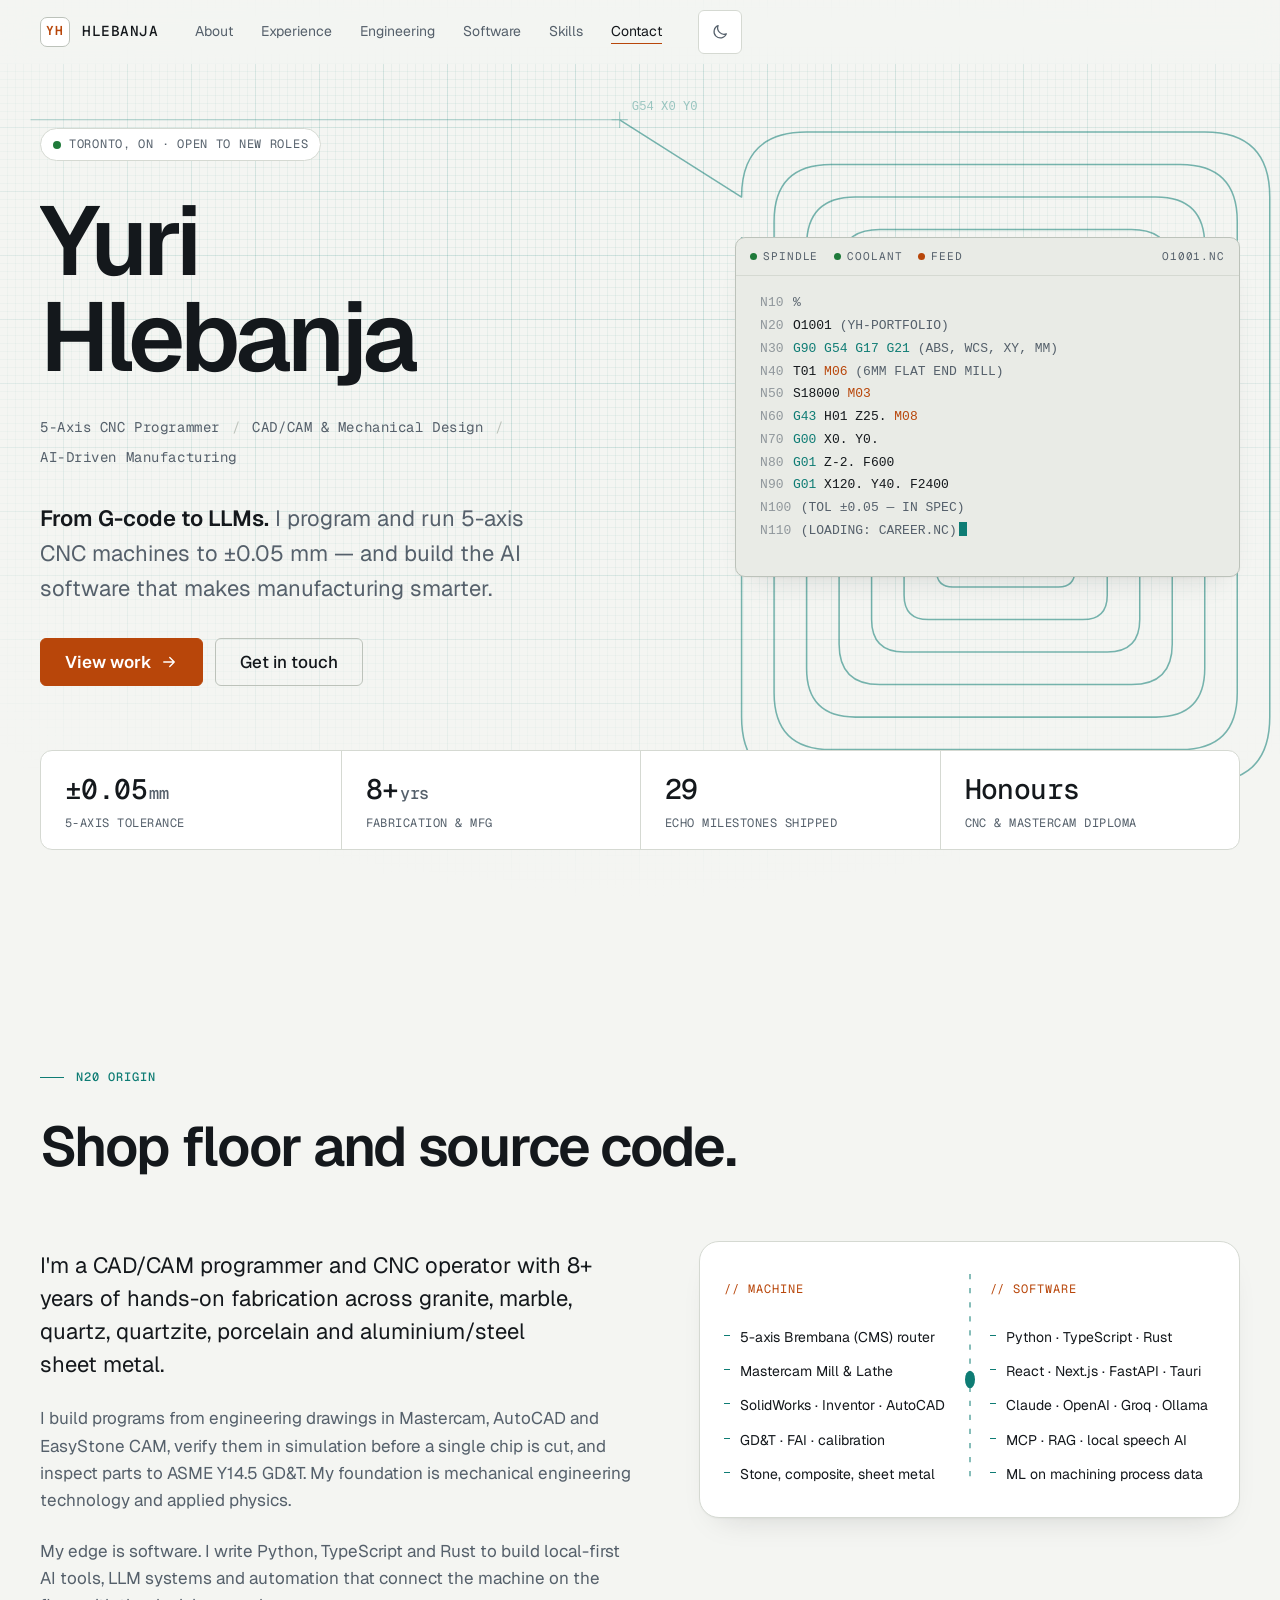
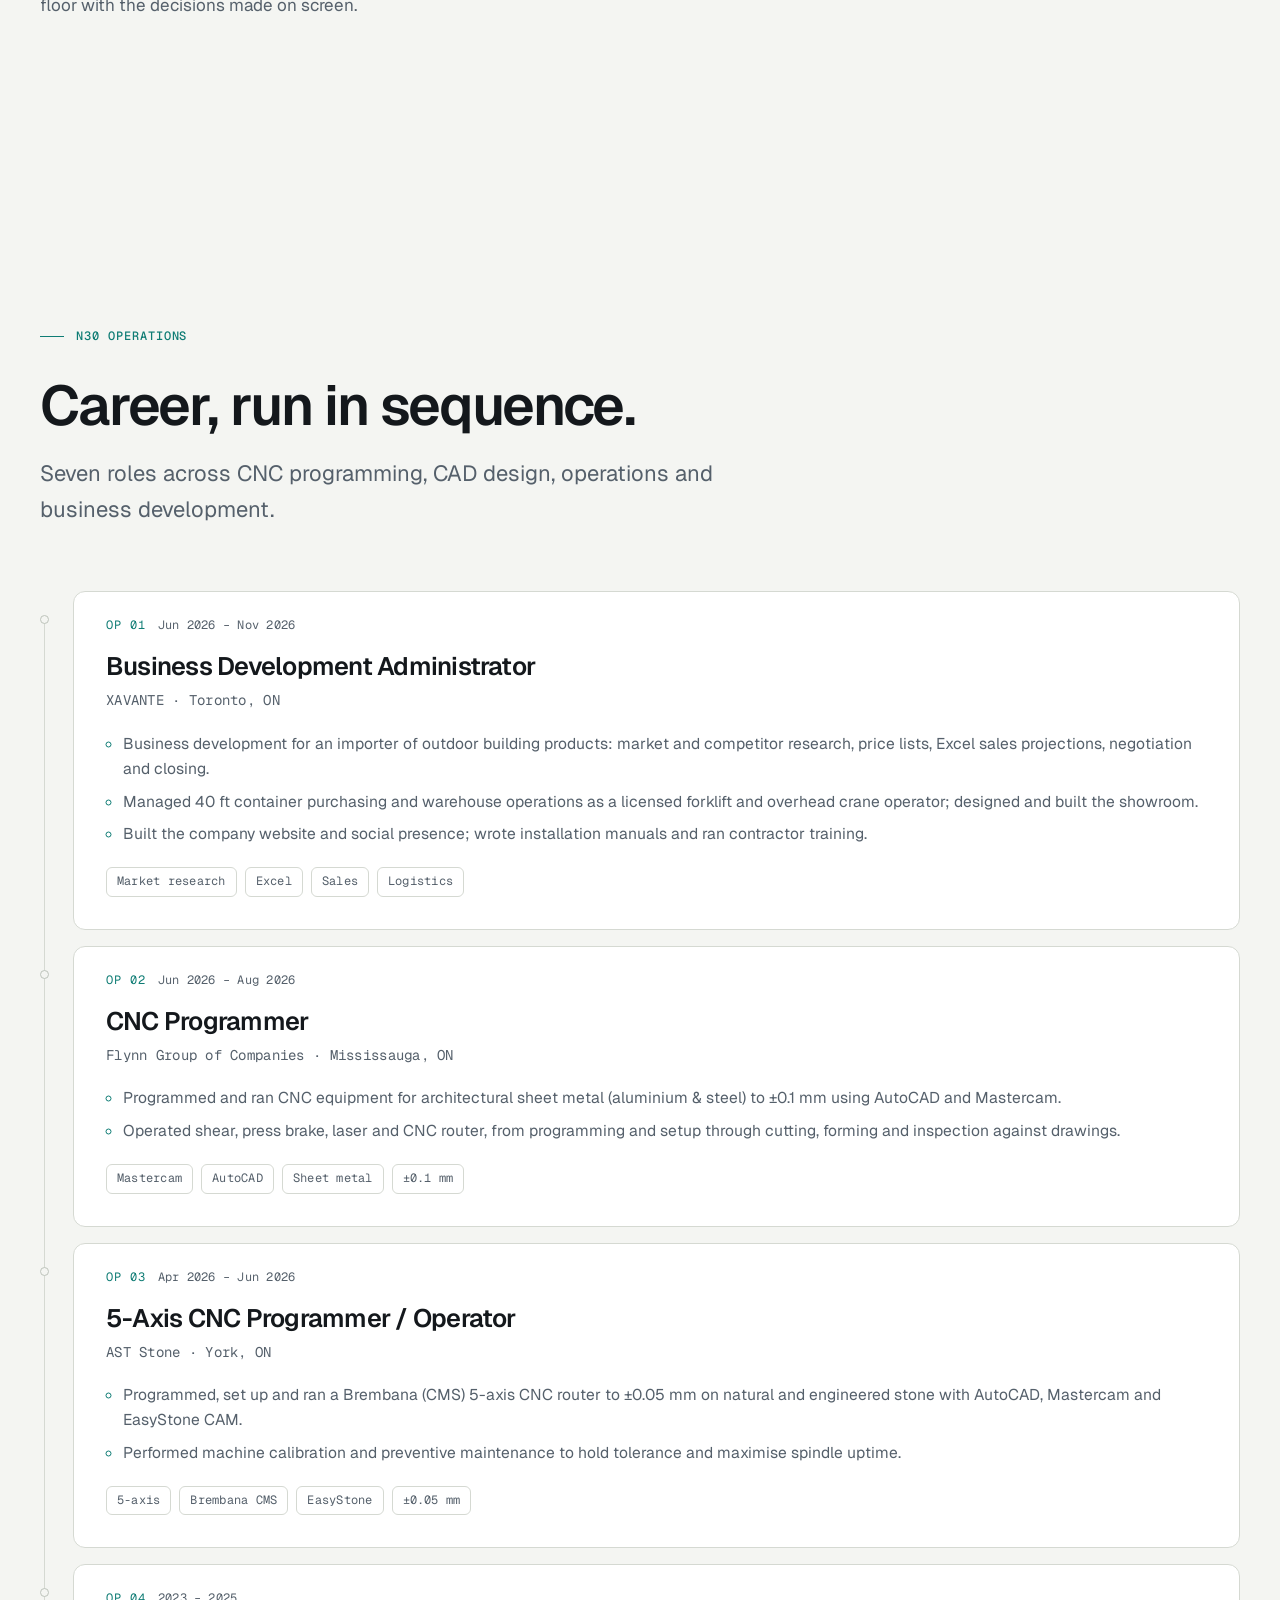
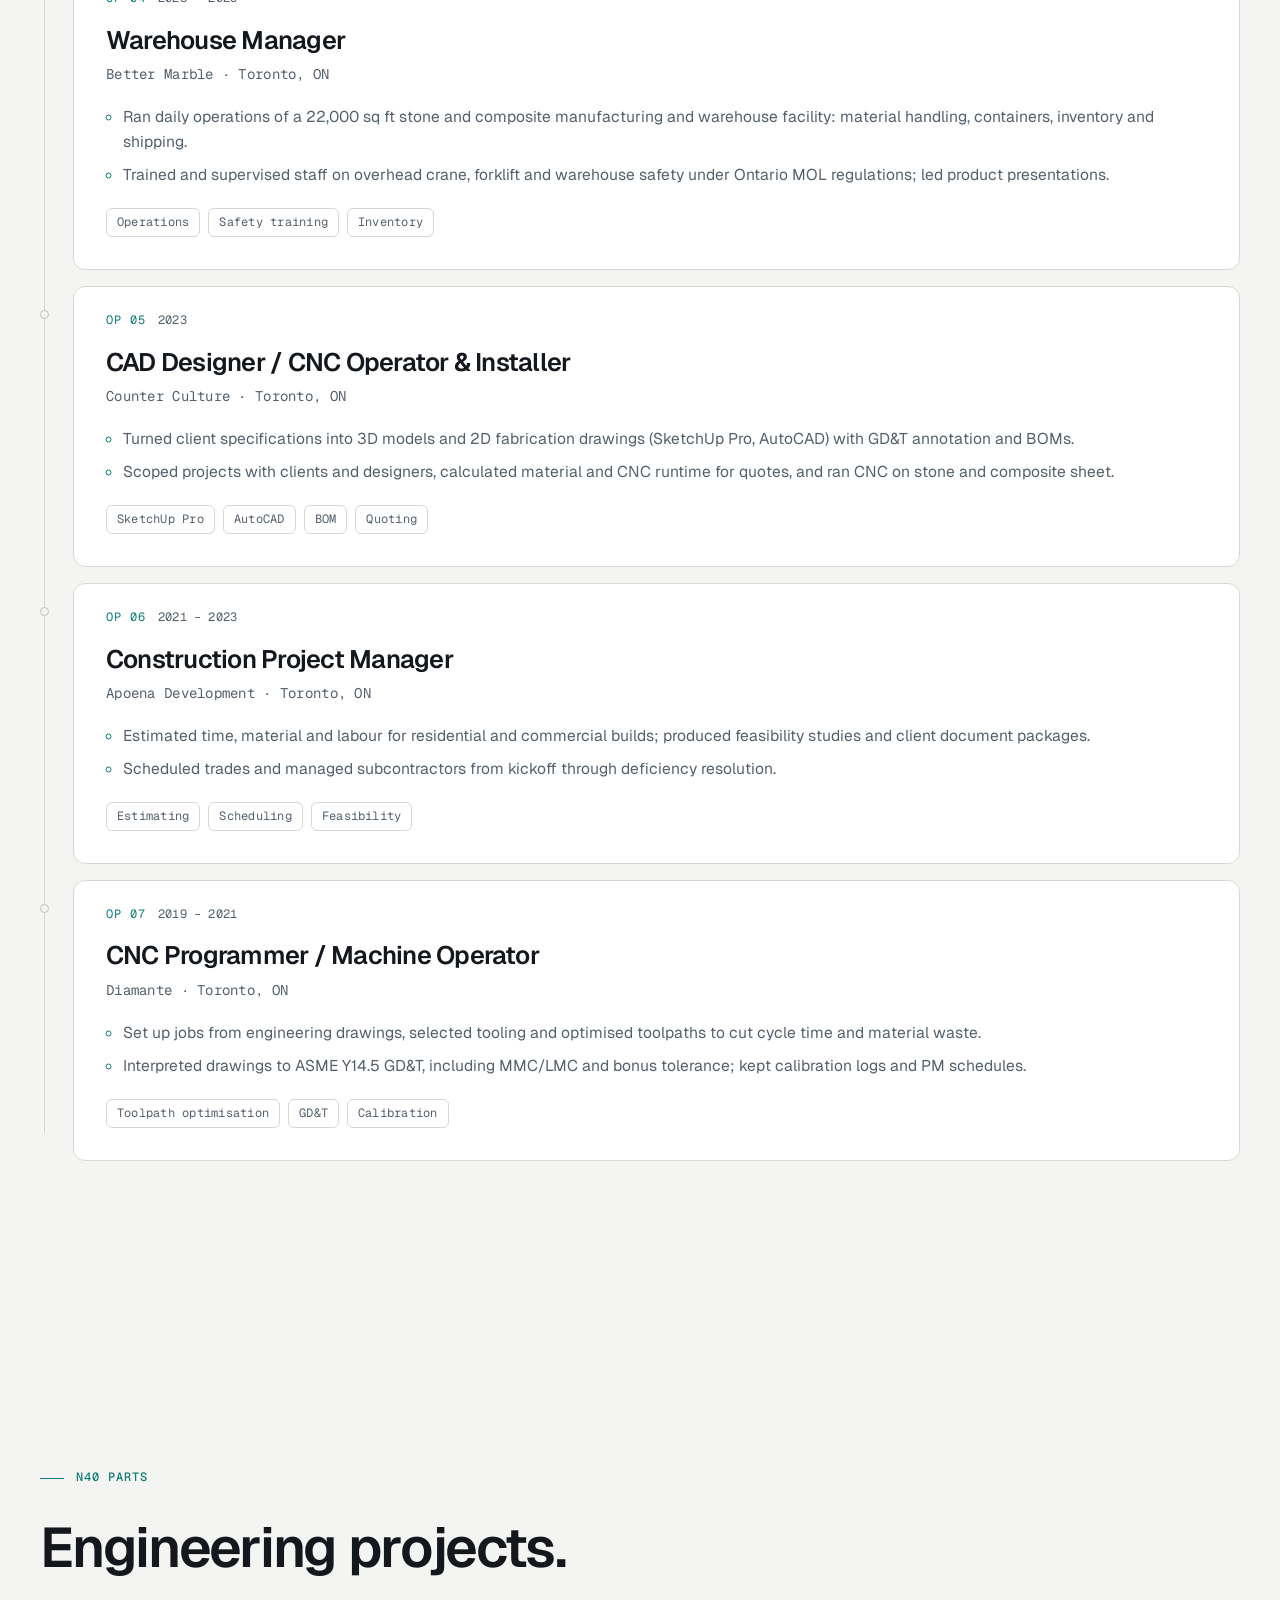
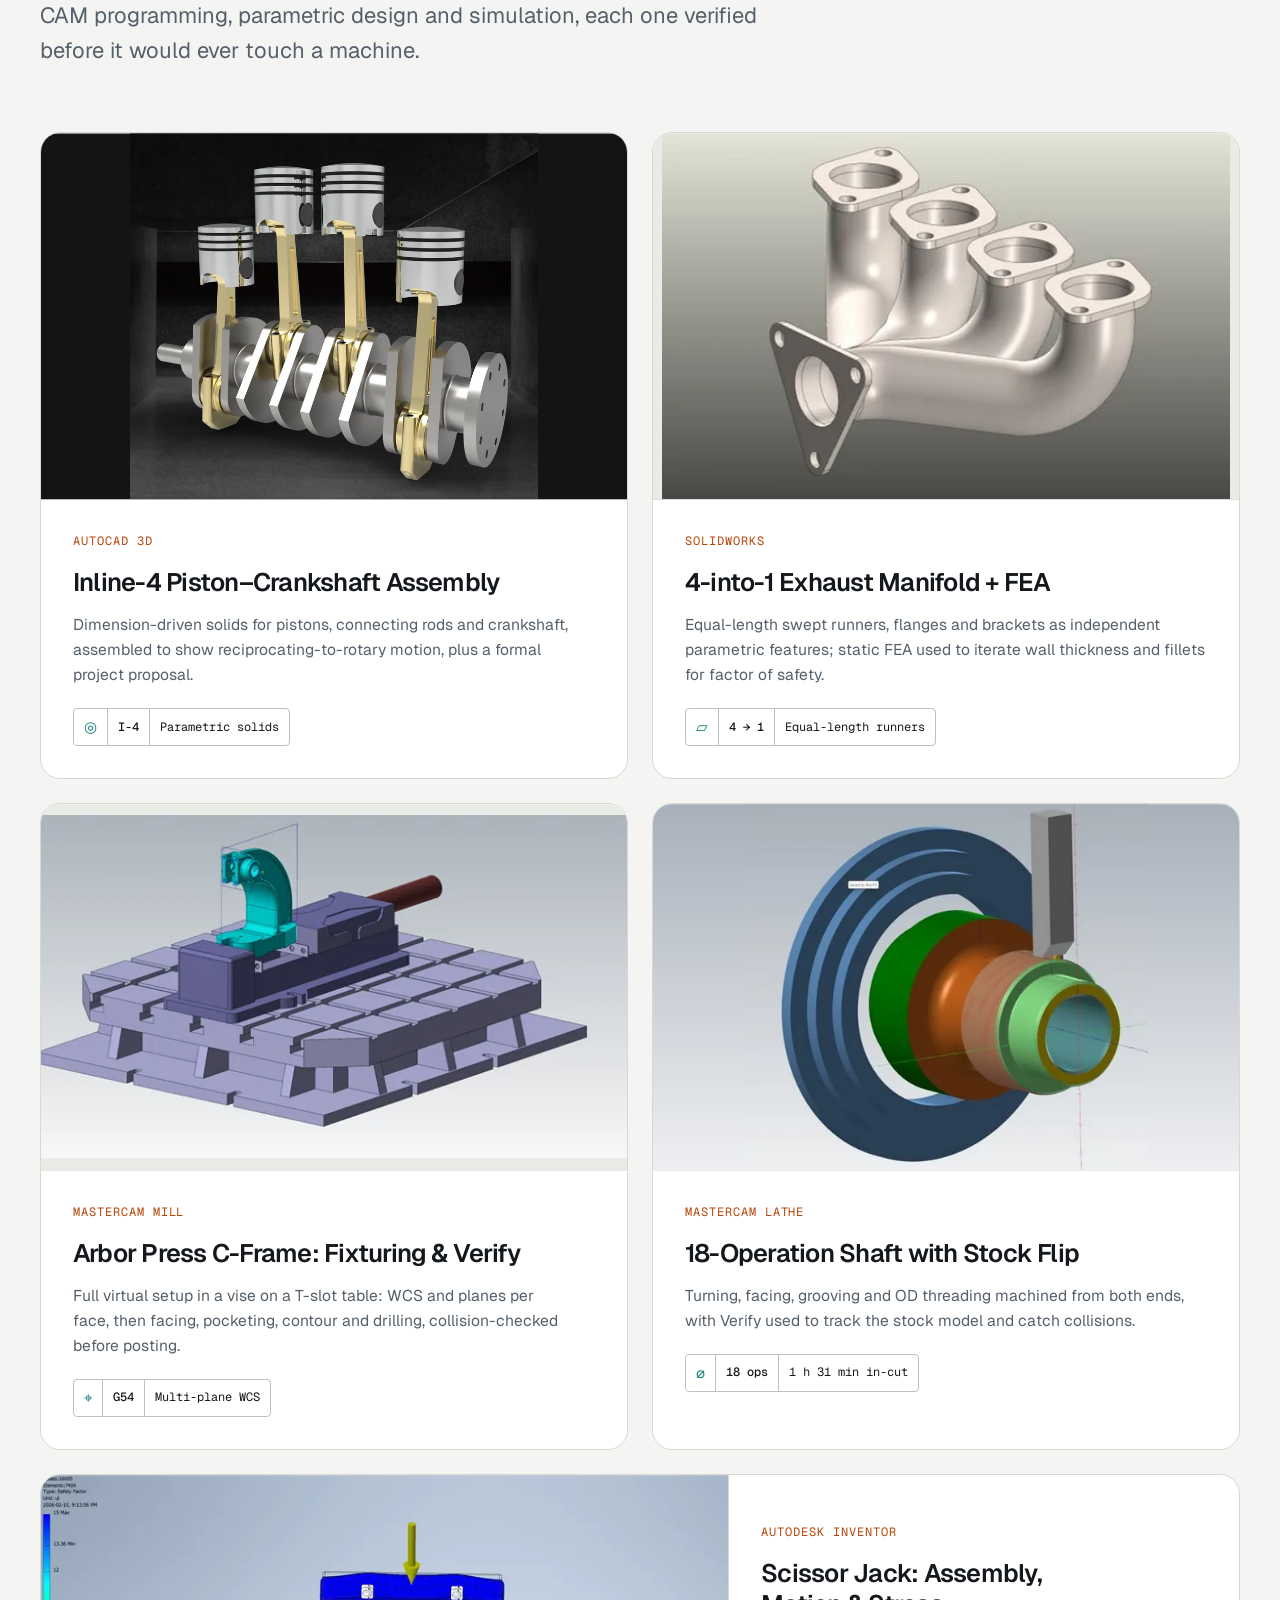
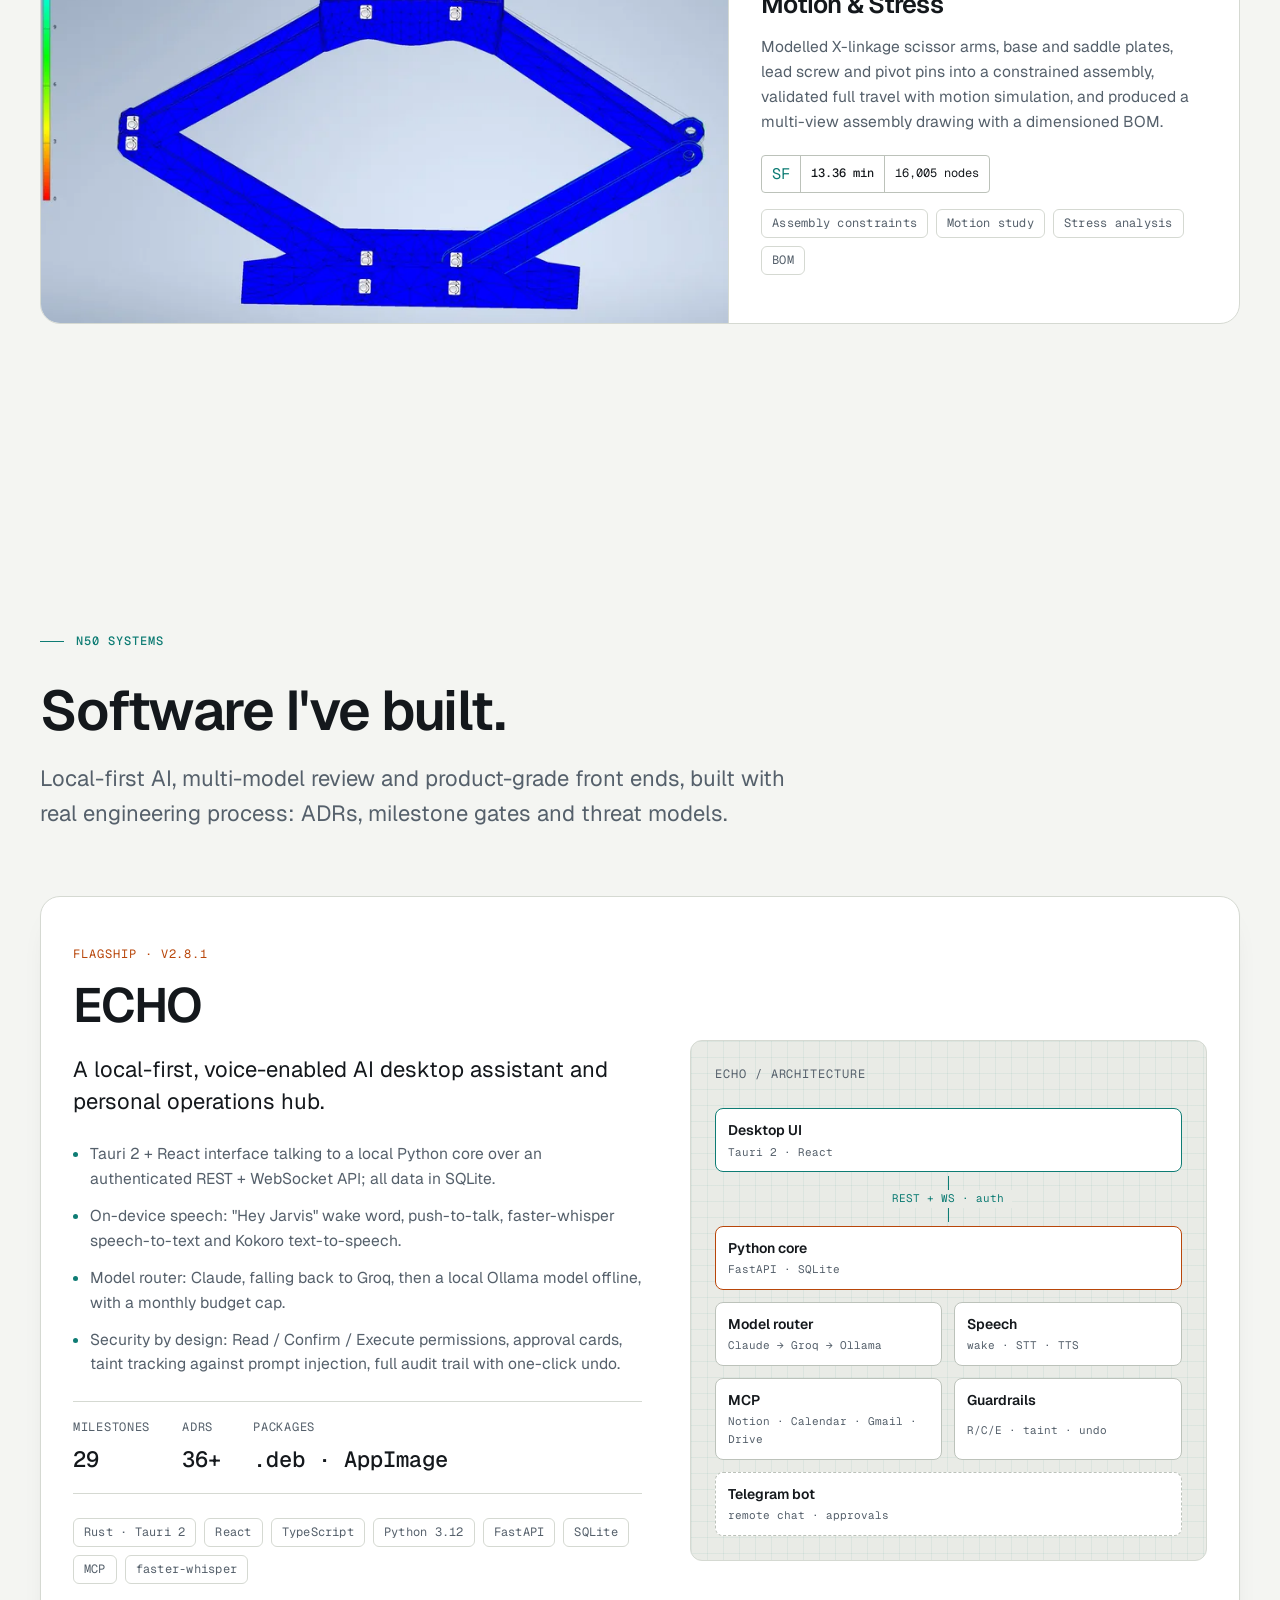
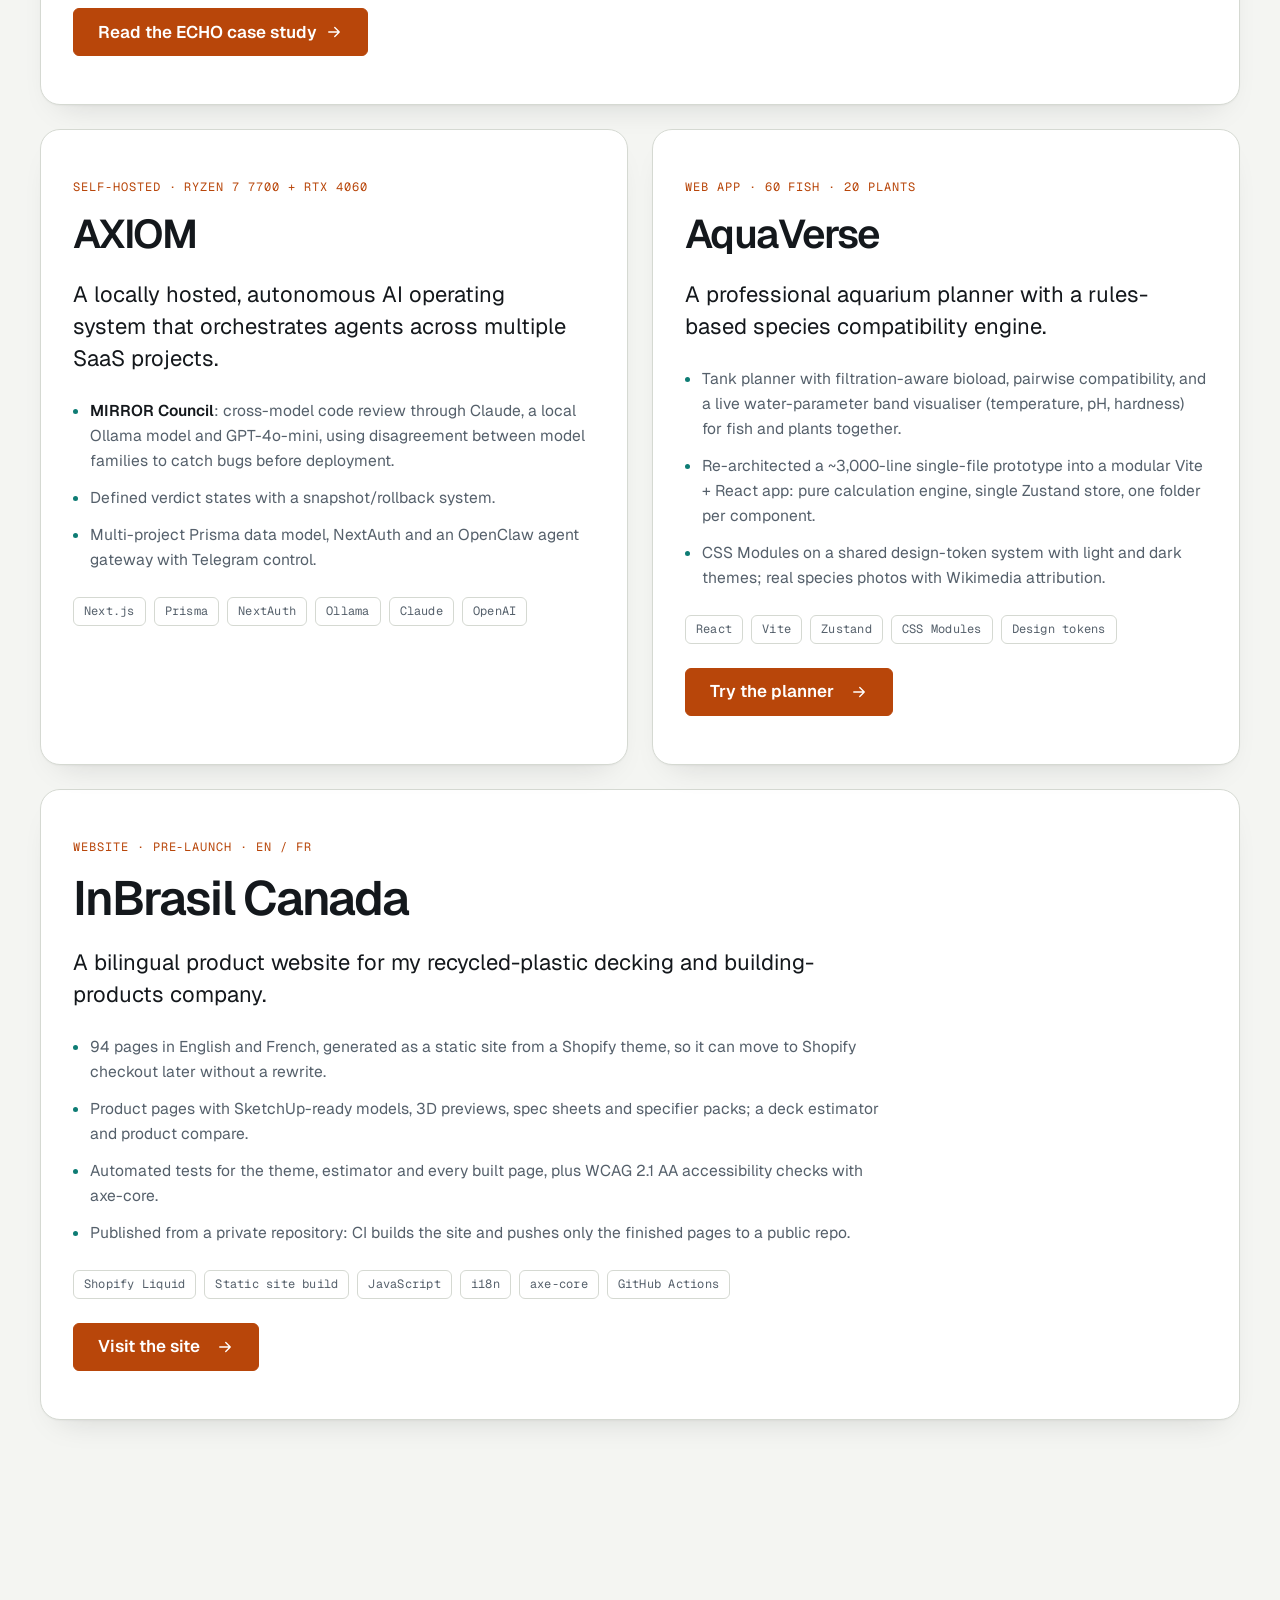
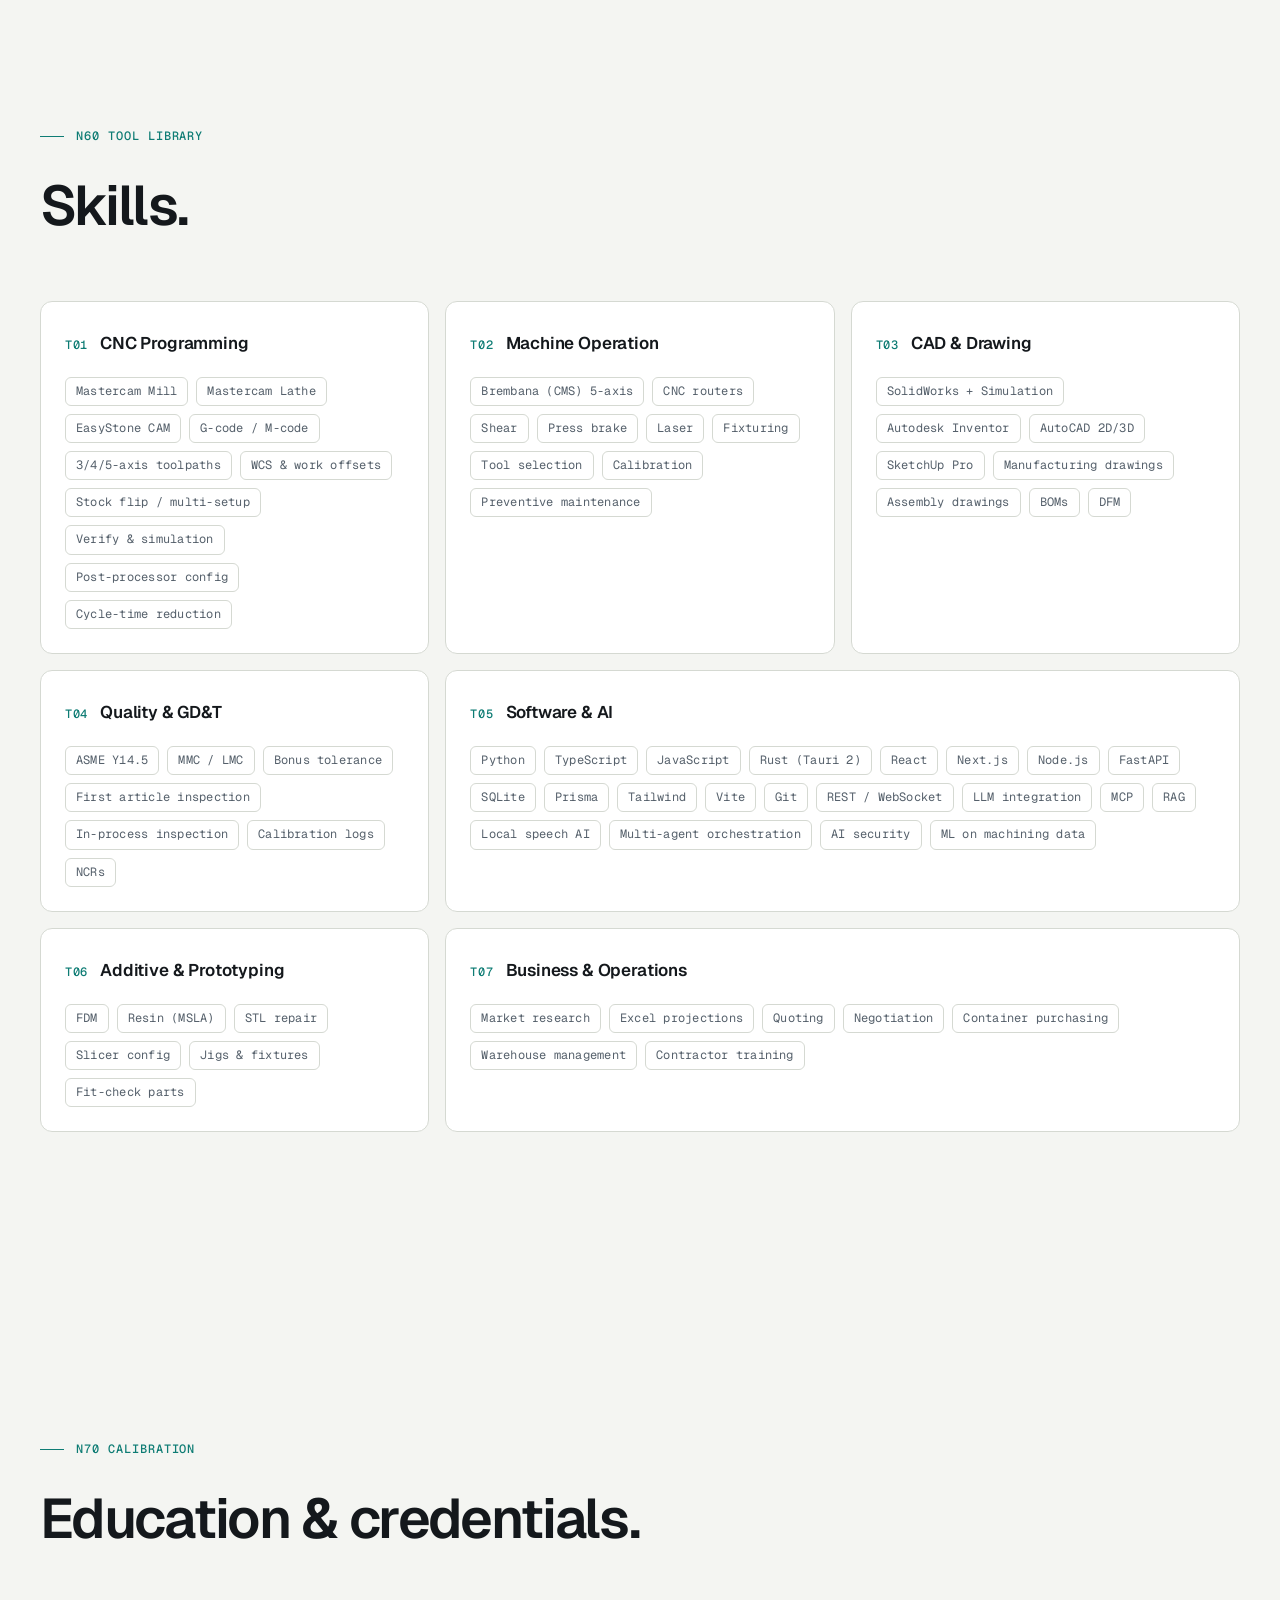
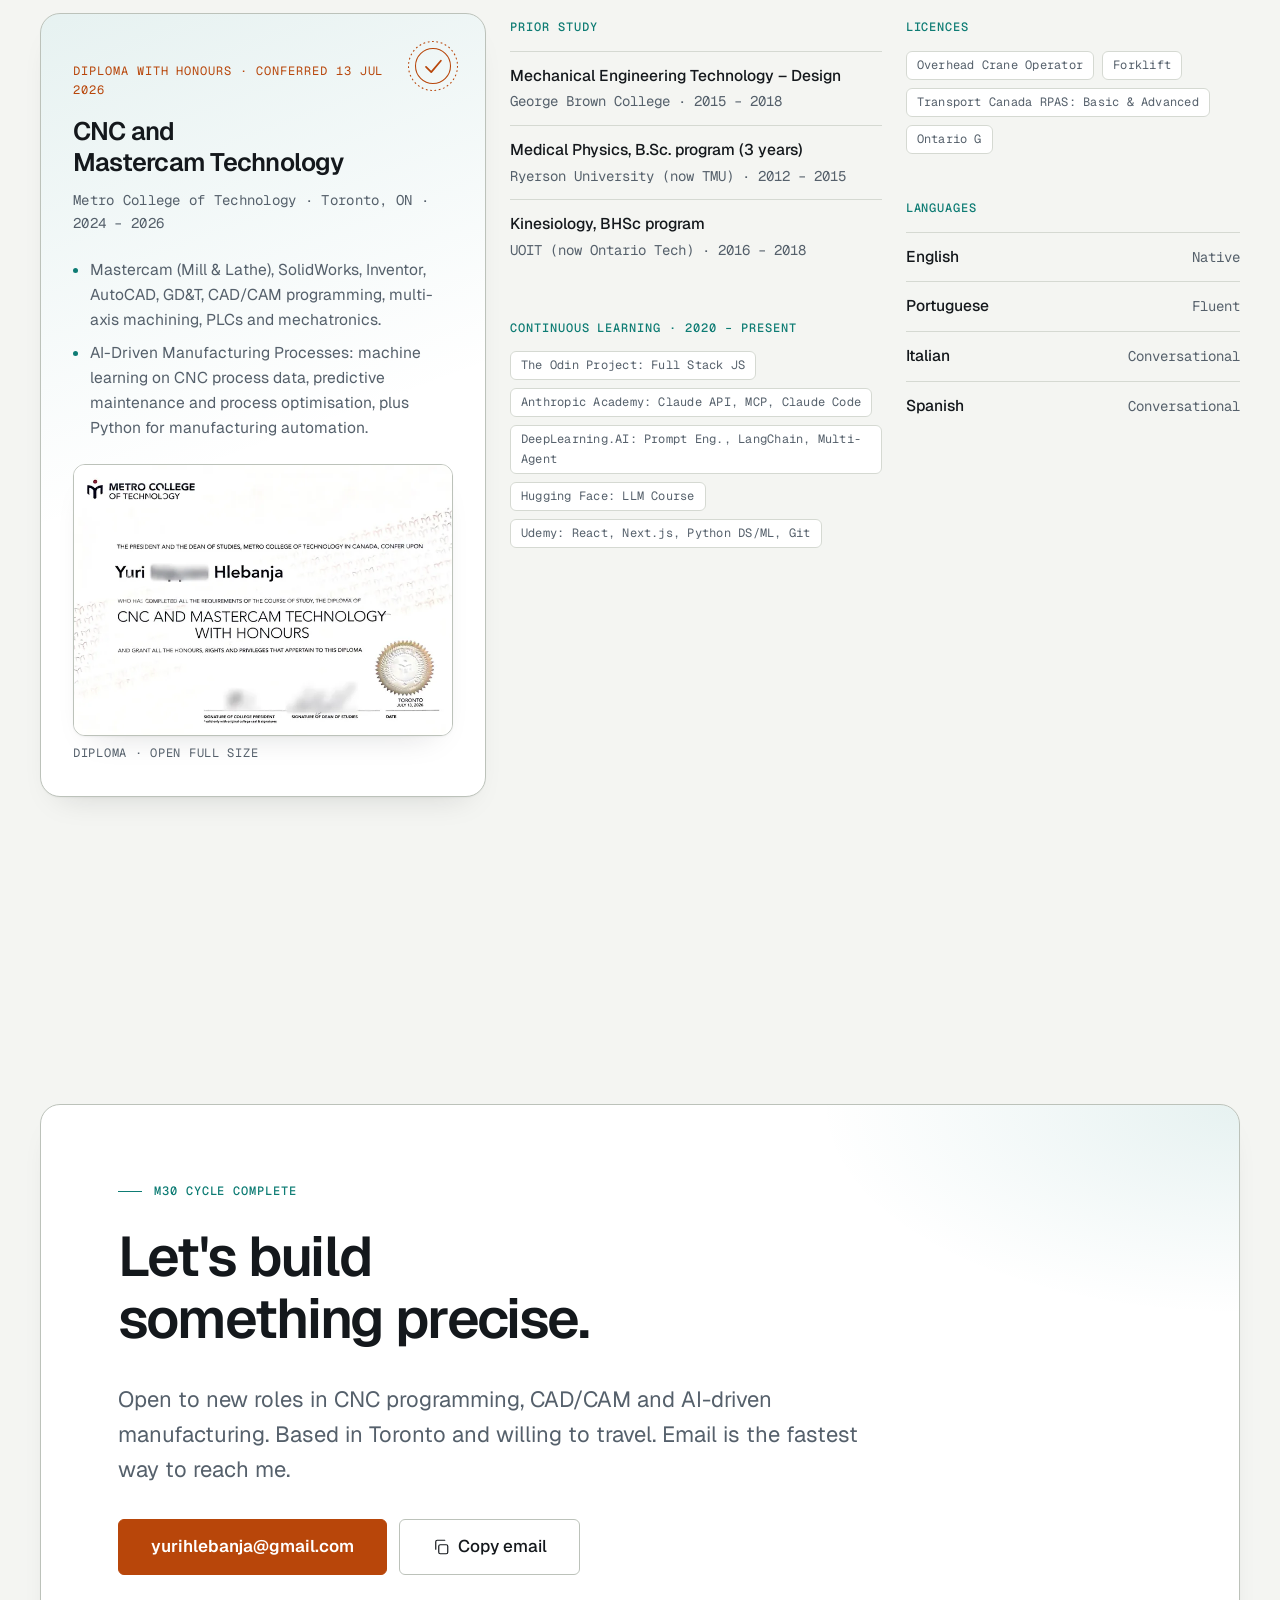
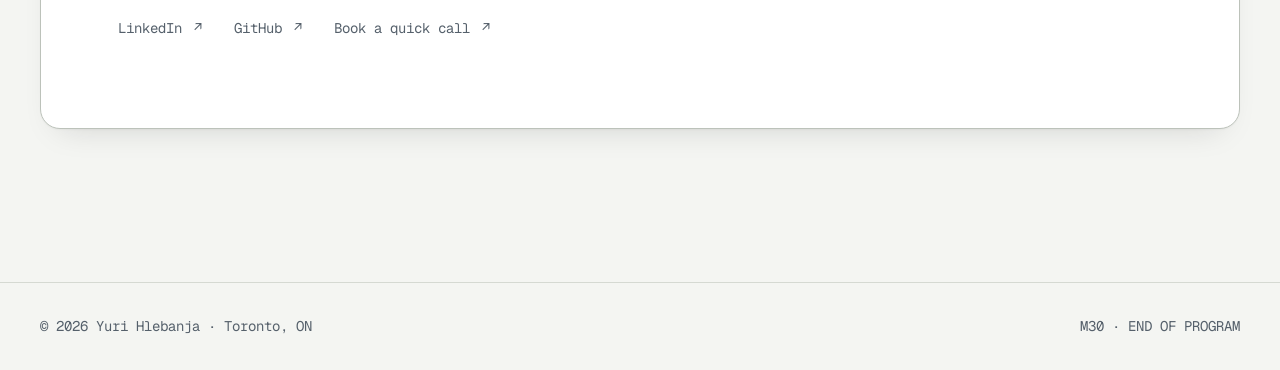
==== index.html @ 5faad5fe "Education: add honours diploma (middle name and signatures blurred), remove Computer Programming ent" ====
<!doctype html>
<html lang="en" data-theme="dark">
<head>
  <meta charset="utf-8" />
  <meta name="viewport" content="width=device-width, initial-scale=1" />
  <title>Yuri Hlebanja — CNC Programmer · CAD/CAM · AI-Driven Manufacturing</title>
  <meta name="description" content="5-axis CNC programmer and CAD/CAM designer in Toronto who builds AI software for manufacturing. Mastercam, SolidWorks, Inventor, GD&amp;T — and Python, TypeScript, Rust." />
  <meta name="color-scheme" content="dark light" />
  <meta name="theme-color" content="#0B0D10" media="(prefers-color-scheme: dark)" />
  <meta name="theme-color" content="#F4F5F2" media="(prefers-color-scheme: light)" />
  <link rel="canonical" href="https://yurihtal.github.io/" />

  <!-- Theme: set before first paint to avoid a flash of the wrong theme -->
  <script>
    (function () {
      var t = null;
      try { t = localStorage.getItem('theme'); } catch (e) {}
      if (t !== 'light' && t !== 'dark') {
        t = window.matchMedia && window.matchMedia('(prefers-color-scheme: light)').matches ? 'light' : 'dark';
      }
      var d = document.documentElement;
      d.setAttribute('data-theme', t);
      // Motion opt-in: only when allowed. If motion.js never reports ready, show everything.
      if (!(window.matchMedia && window.matchMedia('(prefers-reduced-motion: reduce)').matches)) {
        d.classList.add('js-motion');
        setTimeout(function () { if (!d.classList.contains('motion-ready')) d.classList.remove('js-motion'); }, 2500);
      }
    })();
  </script>

  <link rel="preconnect" href="https://fonts.googleapis.com" />
  <link rel="preconnect" href="https://fonts.gstatic.com" crossorigin />
  <link rel="stylesheet" href="https://fonts.googleapis.com/css2?family=Geist:wght@400;500;600&family=Geist+Mono:wght@400;500&display=swap" />
  <link rel="stylesheet" href="css/site.css?v=20261121-2" />
  <link rel="icon" href="data:image/svg+xml,%3Csvg xmlns='http://www.w3.org/2000/svg' viewBox='0 0 32 32'%3E%3Crect width='32' height='32' rx='7' fill='%230B0D10'/%3E%3Ctext x='16' y='21' text-anchor='middle' font-family='monospace' font-size='13' font-weight='600' fill='%23FF6A1A'%3EYH%3C/text%3E%3C/svg%3E" />
  <script src="js/main.js?v=20261121-2" defer></script>
  <script src="js/motion.js?v=20261121-2" defer></script>
</head>
<body>
  <a class="skip-link" href="#main">Skip to content</a>
  <div class="blueprint" aria-hidden="true"></div>

  <!-- ============ NAV ============ -->
  <header class="nav" id="top">
    <div class="container nav__inner">
      <a class="brand" href="#top" aria-label="Yuri Hlebanja — back to top">
        <span class="brand__mark" aria-hidden="true">YH</span>
        <span>HLEBANJA</span>
      </a>
      <nav aria-label="Primary">
        <ul class="nav__links" role="list">
          <li><a href="#about">About</a></li>
          <li><a href="#experience">Experience</a></li>
          <li><a href="#engineering">Engineering</a></li>
          <li><a href="#software">Software</a></li>
          <li><a href="#skills">Skills</a></li>
          <li><a href="#contact">Contact</a></li>
        </ul>
      </nav>
      <div class="nav__actions">
        <button class="icon-btn theme-toggle" type="button" data-theme-toggle aria-label="Switch to light theme">
          <svg class="icon-sun" viewBox="0 0 24 24" fill="none" stroke="currentColor" stroke-width="1.6" stroke-linecap="round" aria-hidden="true"><circle cx="12" cy="12" r="4"/><path d="M12 2v2M12 20v2M4.93 4.93l1.41 1.41M17.66 17.66l1.41 1.41M2 12h2M20 12h2M4.93 19.07l1.41-1.41M17.66 6.34l1.41-1.41"/></svg>
          <svg class="icon-moon" viewBox="0 0 24 24" fill="none" stroke="currentColor" stroke-width="1.6" stroke-linecap="round" stroke-linejoin="round" aria-hidden="true"><path d="M20.5 14.5A8.5 8.5 0 0 1 9.5 3.5a8.5 8.5 0 1 0 11 11z"/></svg>
        </button>
        <button class="icon-btn menu-btn" type="button" aria-expanded="false" aria-controls="sheet" aria-label="Open menu" data-menu-toggle>
          <svg viewBox="0 0 24 24" fill="none" stroke="currentColor" stroke-width="1.6" stroke-linecap="round" aria-hidden="true"><path d="M4 8h16M4 16h16"/></svg>
        </button>
      </div>
    </div>
  </header>

  <div class="sheet" id="sheet" hidden>
    <nav aria-label="Mobile">
      <ul>
        <li><a href="#about"><span>N20</span>About</a></li>
        <li><a href="#experience"><span>N30</span>Experience</a></li>
        <li><a href="#engineering"><span>N40</span>Engineering</a></li>
        <li><a href="#software"><span>N50</span>Software</a></li>
        <li><a href="#skills"><span>N60</span>Skills</a></li>
        <li><a href="#contact"><span>M30</span>Contact</a></li>
      </ul>
    </nav>
  </div>

  <main id="main" tabindex="-1">
    <!-- ============ HERO ============ -->
    <section class="hero" aria-labelledby="hero-title">
      <svg class="hero__toolpath" viewBox="0 0 1440 900" preserveAspectRatio="xMidYMid slice" aria-hidden="true">
        <path class="toolpath rapid" d="M 120 118 L 700 118" fill="none" stroke="currentColor" stroke-width="1" stroke-dasharray="4 6" opacity="0.6"/>
        <path class="toolpath cut" fill="none" stroke="currentColor" stroke-width="1.5" stroke-linejoin="round"
          d="M 700 118 L 820 194 Q 820 130 884 130 L 1276 130 Q 1340 130 1340 194 L 1340 706 Q 1340 770 1276 770 L 884 770 Q 820 770 820 706 L 820 234 L 852 258 L 852 218 Q 852 162 908 162 L 1252 162 Q 1308 162 1308 218 L 1308 682 Q 1308 738 1252 738 L 908 738 Q 852 738 852 682 L 852 258 L 884 282 L 884 242 Q 884 194 932 194 L 1228 194 Q 1276 194 1276 242 L 1276 658 Q 1276 706 1228 706 L 932 706 Q 884 706 884 658 L 884 282 L 916 306 L 916 266 Q 916 226 956 226 L 1204 226 Q 1244 226 1244 266 L 1244 634 Q 1244 674 1204 674 L 956 674 Q 916 674 916 634 L 916 306 L 948 330 L 948 290 Q 948 258 980 258 L 1180 258 Q 1212 258 1212 290 L 1212 610 Q 1212 642 1180 642 L 980 642 Q 948 642 948 610 L 948 330 L 980 354 L 980 314 Q 980 290 1004 290 L 1156 290 Q 1180 290 1180 314 L 1180 586 Q 1180 610 1156 610 L 1004 610 Q 980 610 980 586 L 980 354 L 1012 378 L 1012 338 Q 1012 322 1028 322 L 1132 322 Q 1148 322 1148 338 L 1148 562 Q 1148 578 1132 578 L 1028 578 Q 1012 578 1012 562 L 1012 378 L 1044 404"/>
        <g class="drills" stroke="currentColor" stroke-width="1" fill="none" opacity="0.8">
          <g transform="translate(160 760)"><circle r="10"/><path d="M-18 0h36M0-18v36"/></g>
          <g transform="translate(260 760)"><circle r="10"/><path d="M-18 0h36M0-18v36"/></g>
          <g transform="translate(360 760)"><circle r="10"/><path d="M-18 0h36M0-18v36"/></g>
        </g>
        <g class="datum" font-family="monospace" font-size="12" fill="currentColor" opacity="0.7">
          <path d="M 700 118 m -8 0 h 16 M 700 118 m 0 -8 v 16" stroke="currentColor"/>
          <text x="712" y="108">G54 X0 Y0</text>
        </g>
      </svg>

      <div class="container hero__grid">
        <div class="hero__copy">
          <p class="hero__status" data-intro style="--i:0"><span class="dot" aria-hidden="true"></span>Toronto, ON · Open to new roles</p>
          <h1 class="hero__title" id="hero-title">
            <span class="line"><span data-intro style="--i:1">Yuri</span></span>
            <span class="line"><span data-intro style="--i:2">Hlebanja</span></span>
          </h1>
          <p class="hero__role" data-intro style="--i:3"><span>5-Axis CNC Programmer</span><span>CAD/CAM &amp; Mechanical Design</span><span>AI-Driven Manufacturing</span></p>
          <p class="hero__tagline" data-intro style="--i:4"><strong>From G-code to LLMs.</strong> I program and run 5-axis CNC machines to ±0.05&nbsp;mm — and build the AI software that makes manufacturing smarter.</p>
          <div class="hero__ctas" data-intro style="--i:5">
            <a class="btn btn--primary" href="#engineering">View work
              <svg class="arrow" viewBox="0 0 24 24" fill="none" stroke="currentColor" stroke-width="1.8" stroke-linecap="round" stroke-linejoin="round" aria-hidden="true"><path d="M5 12h14M13 6l6 6-6 6"/></svg>
            </a>
            <a class="btn" href="#contact">Get in touch</a>
          </div>
        </div>

        <figure class="terminal" data-intro style="--i:2" aria-label="Decorative CNC program listing">
          <div class="terminal__bar" aria-hidden="true">
            <span class="lamp on"><i></i>SPINDLE</span>
            <span class="lamp on"><i></i>COOLANT</span>
            <span class="lamp hot"><i></i>FEED</span>
            <span class="file">O1001.NC</span>
          </div>
          <pre class="terminal__body" aria-hidden="true" data-terminal><code><span class="ln"><span class="n">N10</span><span class="c">%</span></span><span class="ln"><span class="n">N20</span>O1001 <span class="c">(YH-PORTFOLIO)</span></span><span class="ln"><span class="n">N30</span><span class="g">G90 G54 G17 G21</span> <span class="c">(ABS, WCS, XY, MM)</span></span><span class="ln"><span class="n">N40</span>T01 <span class="m">M06</span> <span class="c">(6MM FLAT END MILL)</span></span><span class="ln"><span class="n">N50</span>S18000 <span class="m">M03</span></span><span class="ln opt"><span class="n">N60</span><span class="g">G43</span> H01 Z25. <span class="m">M08</span></span><span class="ln"><span class="n">N70</span><span class="g">G00</span> X0. Y0.</span><span class="ln opt"><span class="n">N80</span><span class="g">G01</span> Z-2. F600</span><span class="ln"><span class="n">N90</span><span class="g">G01</span> X120. Y40. F2400</span><span class="ln opt"><span class="n">N100</span><span class="c">(TOL ±0.05 — IN SPEC)</span></span><span class="ln"><span class="n">N110</span><span class="c">(LOADING: CAREER.NC)</span><span class="cursor"></span></span></code></pre>
        </figure>
      </div>

      <div class="container" style="position:relative;z-index:1">
        <ul class="stats" role="list" aria-label="Key figures" data-intro style="--i:6">
          <li class="stat"><span class="stat__value num"><span data-count="0.05" data-prefix="±">±0.05</span><span class="unit">mm</span></span><span class="stat__label">5-axis tolerance</span></li>
          <li class="stat"><span class="stat__value num"><span data-count="8">8</span>+<span class="unit">yrs</span></span><span class="stat__label">Fabrication &amp; mfg</span></li>
          <li class="stat"><span class="stat__value num"><span data-count="29">29</span></span><span class="stat__label">ECHO milestones shipped</span></li>
          <li class="stat"><span class="stat__value">Honours</span><span class="stat__label">CNC &amp; Mastercam diploma</span></li>
        </ul>
      </div>
    </section>

    <!-- ============ N20 ABOUT ============ -->
    <section class="section" id="about" aria-labelledby="about-title">
      <div class="container about">
        <header class="section-head" data-reveal>
          <span class="code-label">N20 Origin</span>
          <h2 id="about-title">Shop floor and source code.</h2>
        </header>
        <div class="about__grid">
          <div class="about__copy" data-reveal>
            <p class="lead">I'm a CAD/CAM programmer and CNC operator with 8+ years of hands-on fabrication across granite, marble, quartz, quartzite, porcelain and aluminium/steel sheet metal.</p>
            <p>I build programs from engineering drawings in Mastercam, AutoCAD and EasyStone CAM, verify them in simulation before a single chip is cut, and inspect parts to ASME&nbsp;Y14.5 GD&amp;T. My foundation is mechanical engineering technology and applied physics.</p>
            <p>My edge is software. I write Python, TypeScript and Rust to build local-first AI tools, LLM systems and automation that connect the machine on the floor with the decisions made on screen.</p>
          </div>
          <div class="bridge" data-reveal aria-label="Two disciplines">
            <div class="bridge__col">
              <span class="bridge__head mono">// MACHINE</span>
              <ul role="list">
                <li>5-axis Brembana (CMS) router</li>
                <li>Mastercam Mill &amp; Lathe</li>
                <li>SolidWorks · Inventor · AutoCAD</li>
                <li>GD&amp;T · FAI · calibration</li>
                <li>Stone, composite, sheet metal</li>
              </ul>
            </div>
            <div class="bridge__link" aria-hidden="true">
              <svg viewBox="0 0 40 120" preserveAspectRatio="none"><path d="M20 0 V120" stroke="currentColor" stroke-dasharray="3 5"/><circle cx="20" cy="60" r="5" fill="currentColor"/></svg>
            </div>
            <div class="bridge__col">
              <span class="bridge__head mono">// SOFTWARE</span>
              <ul role="list">
                <li>Python · TypeScript · Rust</li>
                <li>React · Next.js · FastAPI · Tauri</li>
                <li>Claude · OpenAI · Groq · Ollama</li>
                <li>MCP · RAG · local speech AI</li>
                <li>ML on machining process data</li>
              </ul>
            </div>
          </div>
        </div>
      </div>
    </section>

    <!-- ============ N30 EXPERIENCE ============ -->
    <section class="section" id="experience" aria-labelledby="exp-title">
      <div class="container">
        <header class="section-head" data-reveal>
          <span class="code-label">N30 Operations</span>
          <h2 id="exp-title">Career, run in sequence.</h2>
          <p>Seven roles across CNC programming, CAD design, operations and business development.</p>
        </header>

        <ol class="timeline" role="list" data-timeline>
          <li class="op" data-reveal>
                        <article class="op__card">
              <div class="op__meta"><span class="op__n mono">OP 01</span><span class="op__date mono">Jun 2026 – Nov 2026</span></div>
              <h3>Business Development Administrator</h3>
              <p class="op__co">XAVANTE · Toronto, ON</p>
              <ul class="op__list">
                <li>Business development for an importer of outdoor building products: market and competitor research, price lists, Excel sales projections, negotiation and closing.</li>
                <li>Managed 40&nbsp;ft container purchasing and warehouse operations as a licensed forklift and overhead crane operator; designed and built the showroom.</li>
                <li>Built the company website and social presence; wrote installation manuals and ran contractor training.</li>
              </ul>
              <ul class="chips" role="list"><li class="chip">Market research</li><li class="chip">Excel</li><li class="chip">Sales</li><li class="chip">Logistics</li></ul>
            </article>
          </li>
          <li class="op" data-reveal>
                        <article class="op__card">
              <div class="op__meta"><span class="op__n mono">OP 02</span><span class="op__date mono">Jun 2026 – Aug 2026</span></div>
              <h3>CNC Programmer</h3>
              <p class="op__co">Flynn Group of Companies · Mississauga, ON</p>
              <ul class="op__list">
                <li>Programmed and ran CNC equipment for architectural sheet metal (aluminium &amp; steel) to ±0.1&nbsp;mm using AutoCAD and Mastercam.</li>
                <li>Operated shear, press brake, laser and CNC router, from programming and setup through cutting, forming and inspection against drawings.</li>
              </ul>
              <ul class="chips" role="list"><li class="chip">Mastercam</li><li class="chip">AutoCAD</li><li class="chip">Sheet metal</li><li class="chip">±0.1 mm</li></ul>
            </article>
          </li>
          <li class="op op--key" data-reveal>
                        <article class="op__card">
              <div class="op__meta"><span class="op__n mono">OP 03</span><span class="op__date mono">Apr 2026 – Jun 2026</span></div>
              <h3>5-Axis CNC Programmer / Operator</h3>
              <p class="op__co">AST Stone · York, ON</p>
              <ul class="op__list">
                <li>Programmed, set up and ran a Brembana (CMS) 5-axis CNC router to ±0.05&nbsp;mm on natural and engineered stone with AutoCAD, Mastercam and EasyStone CAM.</li>
                <li>Performed machine calibration and preventive maintenance to hold tolerance and maximise spindle uptime.</li>
              </ul>
              <ul class="chips" role="list"><li class="chip">5-axis</li><li class="chip">Brembana CMS</li><li class="chip">EasyStone</li><li class="chip">±0.05 mm</li></ul>
            </article>
          </li>
          <li class="op" data-reveal>
                        <article class="op__card">
              <div class="op__meta"><span class="op__n mono">OP 04</span><span class="op__date mono">2023 – 2025</span></div>
              <h3>Warehouse Manager</h3>
              <p class="op__co">Better Marble · Toronto, ON</p>
              <ul class="op__list">
                <li>Ran daily operations of a 22,000&nbsp;sq&nbsp;ft stone and composite manufacturing and warehouse facility: material handling, containers, inventory and shipping.</li>
                <li>Trained and supervised staff on overhead crane, forklift and warehouse safety under Ontario MOL regulations; led product presentations.</li>
              </ul>
              <ul class="chips" role="list"><li class="chip">Operations</li><li class="chip">Safety training</li><li class="chip">Inventory</li></ul>
            </article>
          </li>
          <li class="op" data-reveal>
                        <article class="op__card">
              <div class="op__meta"><span class="op__n mono">OP 05</span><span class="op__date mono">2023</span></div>
              <h3>CAD Designer / CNC Operator &amp; Installer</h3>
              <p class="op__co">Counter Culture · Toronto, ON</p>
              <ul class="op__list">
                <li>Turned client specifications into 3D models and 2D fabrication drawings (SketchUp Pro, AutoCAD) with GD&amp;T annotation and BOMs.</li>
                <li>Scoped projects with clients and designers, calculated material and CNC runtime for quotes, and ran CNC on stone and composite sheet.</li>
              </ul>
              <ul class="chips" role="list"><li class="chip">SketchUp Pro</li><li class="chip">AutoCAD</li><li class="chip">BOM</li><li class="chip">Quoting</li></ul>
            </article>
          </li>
          <li class="op" data-reveal>
                        <article class="op__card">
              <div class="op__meta"><span class="op__n mono">OP 06</span><span class="op__date mono">2021 – 2023</span></div>
              <h3>Construction Project Manager</h3>
              <p class="op__co">Apoena Development · Toronto, ON</p>
              <ul class="op__list">
                <li>Estimated time, material and labour for residential and commercial builds; produced feasibility studies and client document packages.</li>
                <li>Scheduled trades and managed subcontractors from kickoff through deficiency resolution.</li>
              </ul>
              <ul class="chips" role="list"><li class="chip">Estimating</li><li class="chip">Scheduling</li><li class="chip">Feasibility</li></ul>
            </article>
          </li>
          <li class="op" data-reveal>
                        <article class="op__card">
              <div class="op__meta"><span class="op__n mono">OP 07</span><span class="op__date mono">2019 – 2021</span></div>
              <h3>CNC Programmer / Machine Operator</h3>
              <p class="op__co">Diamante · Toronto, ON</p>
              <ul class="op__list">
                <li>Set up jobs from engineering drawings, selected tooling and optimised toolpaths to cut cycle time and material waste.</li>
                <li>Interpreted drawings to ASME Y14.5 GD&amp;T, including MMC/LMC and bonus tolerance; kept calibration logs and PM schedules.</li>
              </ul>
              <ul class="chips" role="list"><li class="chip">Toolpath optimisation</li><li class="chip">GD&amp;T</li><li class="chip">Calibration</li></ul>
            </article>
          </li>
        </ol>
      </div>
    </section>

    <!-- ============ N40 ENGINEERING ============ -->
    <section class="section" id="engineering" aria-labelledby="eng-title">
      <div class="container">
        <header class="section-head" data-reveal>
          <span class="code-label">N40 Parts</span>
          <h2 id="eng-title">Engineering projects.</h2>
          <p>CAM programming, parametric design and simulation, each one verified before it would ever touch a machine.</p>
        </header>

        <div class="parts">
          <article class="part" data-reveal>
            <figure class="part__media part__media--dark">
              <picture>
                <source type="image/webp" srcset="img/autocad-inline4-engine-800.webp 800w, img/autocad-inline4-engine-1404.webp 1404w" sizes="(min-width: 1024px) 380px, 100vw" />
                <img src="img/autocad-inline4-engine-800.jpg" width="800" height="716" loading="lazy" decoding="async" alt="AutoCAD 3D model of an inline-four piston and crankshaft assembly." />
              </picture>
            </figure>
            <div class="part__body">
              <span class="part__tool mono">AutoCAD 3D</span>
              <h3>Inline-4 Piston–Crankshaft Assembly</h3>
              <p>Dimension-driven solids for pistons, connecting rods and crankshaft, assembled to show reciprocating-to-rotary motion, plus a formal project proposal.</p>
              <div class="fcf" aria-label="Four cylinders, parametric"><span class="sym" aria-hidden="true">◎</span><span class="val">I-4</span><span>Parametric solids</span></div>
            </div>
          </article>

          <article class="part" data-reveal>
            <figure class="part__media">
              <picture>
                <source type="image/webp" srcset="img/solidworks-exhaust-manifold-530.webp" />
                <img src="img/solidworks-exhaust-manifold-530.jpg" width="530" height="341" loading="lazy" decoding="async" alt="SolidWorks model of a four-into-one exhaust manifold with equal-length runners." />
              </picture>
            </figure>
            <div class="part__body">
              <span class="part__tool mono">SolidWorks</span>
              <h3>4-into-1 Exhaust Manifold + FEA</h3>
              <p>Equal-length swept runners, flanges and brackets as independent parametric features; static FEA used to iterate wall thickness and fillets for factor of safety.</p>
              <div class="fcf" aria-label="Four equal-length runners"><span class="sym" aria-hidden="true">⏥</span><span class="val">4 → 1</span><span>Equal-length runners</span></div>
            </div>
          </article>

          <article class="part" data-reveal>
            <figure class="part__media">
              <picture>
                <source type="image/webp" srcset="img/mastercam-mill-arbor-press-600.webp" />
                <img src="img/mastercam-mill-arbor-press-600.jpg" width="600" height="351" loading="lazy" decoding="async" alt="Mastercam Mill virtual setup: an arbor press C-frame clamped in a vise on a T-slot milling table." />
              </picture>
            </figure>
            <div class="part__body">
              <span class="part__tool mono">Mastercam Mill</span>
              <h3>Arbor Press C-Frame: Fixturing &amp; Verify</h3>
              <p>Full virtual setup in a vise on a T-slot table: WCS and planes per face, then facing, pocketing, contour and drilling, collision-checked before posting.</p>
              <div class="fcf" aria-label="Multi-plane work coordinate setup"><span class="sym" aria-hidden="true">⌖</span><span class="val">G54</span><span>Multi-plane WCS</span></div>
            </div>
          </article>

          <article class="part" data-reveal>
            <figure class="part__media part__media--lathe">
              <picture>
                <source type="image/webp" srcset="img/mastercam-lathe-shaft-500.webp" />
                <img src="img/mastercam-lathe-shaft-500.jpg" width="500" height="452" loading="lazy" decoding="async" alt="Mastercam Lathe simulation of a threaded shaft at the final OD thread operation." />
              </picture>
            </figure>
            <div class="part__body">
              <span class="part__tool mono">Mastercam Lathe</span>
              <h3>18-Operation Shaft with Stock Flip</h3>
              <p>Turning, facing, grooving and OD threading machined from both ends, with Verify used to track the stock model and catch collisions.</p>
              <div class="fcf" aria-label="18 operations, 1 hour 31 minutes in-cut"><span class="sym" aria-hidden="true">⌀</span><span class="val">18 ops</span><span>1 h 31 min in-cut</span></div>
            </div>
          </article>

          <article class="part part--wide" data-reveal>
            <figure class="part__media">
              <picture>
                <source type="image/webp" srcset="img/inventor-scissor-jack-800.webp 800w, img/inventor-scissor-jack-1600.webp 1600w" sizes="(min-width: 1024px) 760px, 100vw" />
                <img src="img/inventor-scissor-jack-800.jpg" width="800" height="519" loading="lazy" decoding="async" alt="Autodesk Inventor stress analysis of a scissor jack under a vertical load, showing a safety-factor plot with a minimum of 13.36." />
              </picture>
            </figure>
            <div class="part__body">
              <span class="part__tool mono">Autodesk Inventor</span>
              <h3>Scissor Jack: Assembly, Motion &amp; Stress</h3>
              <p>Modelled X-linkage scissor arms, base and saddle plates, lead screw and pivot pins into a constrained assembly, validated full travel with motion simulation, and produced a multi-view assembly drawing with a dimensioned BOM.</p>
              <div class="fcf" aria-label="Minimum safety factor 13.36"><span class="sym" aria-hidden="true">SF</span><span class="val">13.36 min</span><span>16,005 nodes</span></div>
              <ul class="chips" role="list"><li class="chip">Assembly constraints</li><li class="chip">Motion study</li><li class="chip">Stress analysis</li><li class="chip">BOM</li></ul>
            </div>
          </article>
        </div>
      </div>
    </section>

    <!-- ============ N50 SOFTWARE ============ -->
    <section class="section" id="software" aria-labelledby="sw-title">
      <div class="container">
        <header class="section-head" data-reveal>
          <span class="code-label">N50 Systems</span>
          <h2 id="sw-title">Software I've built.</h2>
          <p>Local-first AI, multi-model review and product-grade front ends, built with real engineering process: ADRs, milestone gates and threat models.</p>
        </header>

        <article class="system system--flagship" data-reveal>
          <div class="system__copy">
            <span class="part__tool mono">Flagship · v2.8.1</span>
            <h3>ECHO</h3>
            <p class="system__pitch">A local-first, voice-enabled AI desktop assistant and personal operations hub.</p>
            <ul class="system__points">
              <li>Tauri&nbsp;2 + React interface talking to a local Python core over an authenticated REST&nbsp;+&nbsp;WebSocket API; all data in SQLite.</li>
              <li>On-device speech: "Hey Jarvis" wake word, push-to-talk, faster-whisper speech-to-text and Kokoro text-to-speech.</li>
              <li>Model router: Claude, falling back to Groq, then a local Ollama model offline, with a monthly budget cap.</li>
              <li>Security by design: Read / Confirm / Execute permissions, approval cards, taint tracking against prompt injection, full audit trail with one-click undo.</li>
            </ul>
            <dl class="system__stats">
              <div><dt>Milestones</dt><dd class="mono">29</dd></div>
              <div><dt>ADRs</dt><dd class="mono">36+</dd></div>
              <div><dt>Packages</dt><dd class="mono">.deb · AppImage</dd></div>
            </dl>
            <ul class="chips" role="list"><li class="chip">Rust · Tauri 2</li><li class="chip">React</li><li class="chip">TypeScript</li><li class="chip">Python 3.12</li><li class="chip">FastAPI</li><li class="chip">SQLite</li><li class="chip">MCP</li><li class="chip">faster-whisper</li></ul>
            <p><a class="btn btn--primary" href="echo/">Read the ECHO case study
              <svg class="arrow" viewBox="0 0 24 24" fill="none" stroke="currentColor" stroke-width="1.8" stroke-linecap="round" stroke-linejoin="round" aria-hidden="true"><path d="M5 12h14M13 6l6 6-6 6"/></svg>
            </a></p>
          </div>
          <figure class="schematic" aria-label="ECHO architecture diagram">
            <figcaption class="schematic__cap mono">ECHO / ARCHITECTURE</figcaption>
            <div class="schem">
              <div class="node node--ui"><b>Desktop UI</b><span>Tauri 2 · React</span></div>
              <div class="wire" aria-hidden="true"><span>REST + WS · auth</span></div>
              <div class="node node--core"><b>Python core</b><span>FastAPI · SQLite</span></div>
              <div class="schem__row">
                <div class="node"><b>Model router</b><span>Claude → Groq → Ollama</span></div>
                <div class="node"><b>Speech</b><span>wake · STT · TTS</span></div>
              </div>
              <div class="schem__row">
                <div class="node"><b>MCP</b><span>Notion · Calendar · Gmail · Drive</span></div>
                <div class="node"><b>Guardrails</b><span>R/C/E · taint · undo</span></div>
              </div>
              <div class="node node--edge"><b>Telegram bot</b><span>remote chat · approvals</span></div>
            </div>
          </figure>
        </article>

        <div class="systems-pair">
          <article class="system" data-reveal>
            <div class="system__copy">
              <span class="part__tool mono">Self-hosted · Ryzen 7 7700 + RTX 4060</span>
              <h3>AXIOM</h3>
              <p class="system__pitch">A locally hosted, autonomous AI operating system that orchestrates agents across multiple SaaS projects.</p>
              <ul class="system__points">
                <li><strong>MIRROR Council</strong>: cross-model code review through Claude, a local Ollama model and GPT-4o-mini, using disagreement between model families to catch bugs before deployment.</li>
                <li>Defined verdict states with a snapshot/rollback system.</li>
                <li>Multi-project Prisma data model, NextAuth and an OpenClaw agent gateway with Telegram control.</li>
              </ul>
              <ul class="chips" role="list"><li class="chip">Next.js</li><li class="chip">Prisma</li><li class="chip">NextAuth</li><li class="chip">Ollama</li><li class="chip">Claude</li><li class="chip">OpenAI</li></ul>
            </div>
          </article>

          <article class="system" data-reveal>
            <div class="system__copy">
              <span class="part__tool mono">Web app · 60 fish · 20 plants</span>
              <h3>AquaVerse</h3>
              <p class="system__pitch">A professional aquarium planner with a rules-based species compatibility engine.</p>
              <ul class="system__points">
                <li>Tank planner with filtration-aware bioload, pairwise compatibility, and a live water-parameter band visualiser (temperature, pH, hardness) for fish and plants together.</li>
                <li>Re-architected a ~3,000-line single-file prototype into a modular Vite + React app: pure calculation engine, single Zustand store, one folder per component.</li>
                <li>CSS Modules on a shared design-token system with light and dark themes; real species photos with Wikimedia attribution.</li>
              </ul>
              <ul class="chips" role="list"><li class="chip">React</li><li class="chip">Vite</li><li class="chip">Zustand</li><li class="chip">CSS Modules</li><li class="chip">Design tokens</li></ul>
              <p><a class="btn btn--primary" href="https://yurihtal.github.io/aquaverse-site/" target="_blank" rel="noopener">Try the planner<span class="sr-only"> (opens in a new tab)</span>
                <svg class="arrow" viewBox="0 0 24 24" fill="none" stroke="currentColor" stroke-width="1.8" stroke-linecap="round" stroke-linejoin="round" aria-hidden="true"><path d="M5 12h14M13 6l6 6-6 6"/></svg>
              </a></p>
            </div>
          </article>
        </div>

        <article class="system system--site" data-reveal>
          <div class="system__copy">
            <span class="part__tool mono">Website · pre-launch · EN / FR</span>
            <h3>InBrasil Canada</h3>
            <p class="system__pitch">A bilingual product website for my recycled-plastic decking and building-products company.</p>
            <ul class="system__points">
              <li>94 pages in English and French, generated as a static site from a Shopify theme, so it can move to Shopify checkout later without a rewrite.</li>
              <li>Product pages with SketchUp-ready models, 3D previews, spec sheets and specifier packs; a deck estimator and product compare.</li>
              <li>Automated tests for the theme, estimator and every built page, plus WCAG 2.1 AA accessibility checks with axe-core.</li>
              <li>Published from a private repository: CI builds the site and pushes only the finished pages to a public repo.</li>
            </ul>
            <ul class="chips" role="list"><li class="chip">Shopify Liquid</li><li class="chip">Static site build</li><li class="chip">JavaScript</li><li class="chip">i18n</li><li class="chip">axe-core</li><li class="chip">GitHub Actions</li></ul>
            <p><a class="btn btn--primary" href="https://yurihtal.github.io/inBrasil-site/" target="_blank" rel="noopener">Visit the site<span class="sr-only"> (opens in a new tab)</span>
              <svg class="arrow" viewBox="0 0 24 24" fill="none" stroke="currentColor" stroke-width="1.8" stroke-linecap="round" stroke-linejoin="round" aria-hidden="true"><path d="M5 12h14M13 6l6 6-6 6"/></svg>
            </a></p>
          </div>
        </article>
      </div>
    </section>

    <!-- ============ N60 SKILLS ============ -->
    <section class="section" id="skills" aria-labelledby="skills-title">
      <div class="container">
        <header class="section-head" data-reveal>
          <span class="code-label">N60 Tool library</span>
          <h2 id="skills-title">Skills.</h2>
        </header>
        <div class="tools">
          <section class="tool" data-reveal aria-labelledby="t1"><h3 id="t1"><span class="mono">T01</span>CNC Programming</h3>
            <ul class="chips" role="list"><li class="chip">Mastercam Mill</li><li class="chip">Mastercam Lathe</li><li class="chip">EasyStone CAM</li><li class="chip">G-code / M-code</li><li class="chip">3/4/5-axis toolpaths</li><li class="chip">WCS &amp; work offsets</li><li class="chip">Stock flip / multi-setup</li><li class="chip">Verify &amp; simulation</li><li class="chip">Post-processor config</li><li class="chip">Cycle-time reduction</li></ul></section>
          <section class="tool" data-reveal aria-labelledby="t2"><h3 id="t2"><span class="mono">T02</span>Machine Operation</h3>
            <ul class="chips" role="list"><li class="chip">Brembana (CMS) 5-axis</li><li class="chip">CNC routers</li><li class="chip">Shear</li><li class="chip">Press brake</li><li class="chip">Laser</li><li class="chip">Fixturing</li><li class="chip">Tool selection</li><li class="chip">Calibration</li><li class="chip">Preventive maintenance</li></ul></section>
          <section class="tool" data-reveal aria-labelledby="t3"><h3 id="t3"><span class="mono">T03</span>CAD &amp; Drawing</h3>
            <ul class="chips" role="list"><li class="chip">SolidWorks + Simulation</li><li class="chip">Autodesk Inventor</li><li class="chip">AutoCAD 2D/3D</li><li class="chip">SketchUp Pro</li><li class="chip">Manufacturing drawings</li><li class="chip">Assembly drawings</li><li class="chip">BOMs</li><li class="chip">DFM</li></ul></section>
          <section class="tool" data-reveal aria-labelledby="t4"><h3 id="t4"><span class="mono">T04</span>Quality &amp; GD&amp;T</h3>
            <ul class="chips" role="list"><li class="chip">ASME Y14.5</li><li class="chip">MMC / LMC</li><li class="chip">Bonus tolerance</li><li class="chip">First article inspection</li><li class="chip">In-process inspection</li><li class="chip">Calibration logs</li><li class="chip">NCRs</li></ul></section>
          <section class="tool tool--wide" data-reveal aria-labelledby="t5"><h3 id="t5"><span class="mono">T05</span>Software &amp; AI</h3>
            <ul class="chips" role="list"><li class="chip">Python</li><li class="chip">TypeScript</li><li class="chip">JavaScript</li><li class="chip">Rust (Tauri 2)</li><li class="chip">React</li><li class="chip">Next.js</li><li class="chip">Node.js</li><li class="chip">FastAPI</li><li class="chip">SQLite</li><li class="chip">Prisma</li><li class="chip">Tailwind</li><li class="chip">Vite</li><li class="chip">Git</li><li class="chip">REST / WebSocket</li><li class="chip">LLM integration</li><li class="chip">MCP</li><li class="chip">RAG</li><li class="chip">Local speech AI</li><li class="chip">Multi-agent orchestration</li><li class="chip">AI security</li><li class="chip">ML on machining data</li></ul></section>
          <section class="tool" data-reveal aria-labelledby="t6"><h3 id="t6"><span class="mono">T06</span>Additive &amp; Prototyping</h3>
            <ul class="chips" role="list"><li class="chip">FDM</li><li class="chip">Resin (MSLA)</li><li class="chip">STL repair</li><li class="chip">Slicer config</li><li class="chip">Jigs &amp; fixtures</li><li class="chip">Fit-check parts</li></ul></section>
          <section class="tool" data-reveal aria-labelledby="t7"><h3 id="t7"><span class="mono">T07</span>Business &amp; Operations</h3>
            <ul class="chips" role="list"><li class="chip">Market research</li><li class="chip">Excel projections</li><li class="chip">Quoting</li><li class="chip">Negotiation</li><li class="chip">Container purchasing</li><li class="chip">Warehouse management</li><li class="chip">Contractor training</li></ul></section>
        </div>
      </div>
    </section>

    <!-- ============ N70 EDUCATION ============ -->
    <section class="section" id="education" aria-labelledby="edu-title">
      <div class="container">
        <header class="section-head" data-reveal>
          <span class="code-label">N70 Calibration</span>
          <h2 id="edu-title">Education &amp; credentials.</h2>
        </header>

        <div class="edu">
          <article class="credential" data-reveal>
            <div class="credential__seal" aria-hidden="true">
              <svg viewBox="0 0 64 64"><circle cx="32" cy="32" r="28" fill="none" stroke="currentColor" stroke-width="1.2" stroke-dasharray="2 3"/><circle cx="32" cy="32" r="20" fill="none" stroke="currentColor" stroke-width="1.2"/><path d="M24 33l6 6 11-13" fill="none" stroke="currentColor" stroke-width="2" stroke-linecap="round" stroke-linejoin="round"/></svg>
            </div>
            <span class="part__tool mono">Diploma with Honours · Conferred 13 Jul 2026</span>
            <h3>CNC and Mastercam Technology</h3>
            <p class="op__co">Metro College of Technology · Toronto, ON · 2024 – 2026</p>
            <ul class="op__list">
              <li>Mastercam (Mill &amp; Lathe), SolidWorks, Inventor, AutoCAD, GD&amp;T, CAD/CAM programming, multi-axis machining, PLCs and mechatronics.</li>
              <li>AI-Driven Manufacturing Processes: machine learning on CNC process data, predictive maintenance and process optimisation, plus Python for manufacturing automation.</li>
            </ul>
            <figure class="credential__doc">
              <a href="img/metro-diploma-cnc-mastercam-1400.jpg" target="_blank" rel="noopener" aria-label="Open the diploma full size (opens in a new tab)">
                <picture>
                  <source type="image/webp" srcset="img/metro-diploma-cnc-mastercam-700.webp 700w, img/metro-diploma-cnc-mastercam-1400.webp 1400w" sizes="(min-width: 1024px) 460px, 90vw" />
                  <img src="img/metro-diploma-cnc-mastercam-700.jpg" width="700" height="500" loading="lazy" decoding="async" alt="Diploma from Metro College of Technology conferring CNC and Mastercam Technology with Honours on Yuri Hlebanja, Toronto, July 13, 2026. Middle name and signatures blurred for privacy." />
                </picture>
              </a>
              <figcaption class="mono">Diploma · open full size</figcaption>
            </figure>
          </article>

          <div class="edu__list" data-reveal>
            <h3 class="edu__h mono">Prior study</h3>
            <dl class="rows">
              <div><dt>Mechanical Engineering Technology – Design</dt><dd>George Brown College · 2015 – 2018</dd></div>
              <div><dt>Medical Physics, B.Sc. program (3 years)</dt><dd>Ryerson University (now TMU) · 2012 – 2015</dd></div>
              <div><dt>Kinesiology, BHSc program</dt><dd>UOIT (now Ontario Tech) · 2016 – 2018</dd></div>
            </dl>
            <h3 class="edu__h mono">Continuous learning · 2020 – present</h3>
            <ul class="chips" role="list"><li class="chip">The Odin Project: Full Stack JS</li><li class="chip">Anthropic Academy: Claude API, MCP, Claude Code</li><li class="chip">DeepLearning.AI: Prompt Eng., LangChain, Multi-Agent</li><li class="chip">Hugging Face: LLM Course</li><li class="chip">Udemy: React, Next.js, Python DS/ML, Git</li></ul>
          </div>

          <div class="edu__list" data-reveal>
            <h3 class="edu__h mono">Licences</h3>
            <ul class="chips" role="list"><li class="chip">Overhead Crane Operator</li><li class="chip">Forklift</li><li class="chip">Transport Canada RPAS: Basic &amp; Advanced</li><li class="chip">Ontario G</li></ul>
            <h3 class="edu__h mono">Languages</h3>
            <dl class="rows rows--compact">
              <div><dt>English</dt><dd>Native</dd></div>
              <div><dt>Portuguese</dt><dd>Fluent</dd></div>
              <div><dt>Italian</dt><dd>Conversational</dd></div>
              <div><dt>Spanish</dt><dd>Conversational</dd></div>
            </dl>
          </div>
        </div>
      </div>
    </section>

    <!-- ============ M30 CONTACT ============ -->
    <section class="section contact" id="contact" aria-labelledby="contact-title">
      <div class="container">
        <div class="contact__panel" data-reveal>
          <span class="code-label">M30 Cycle complete</span>
          <h2 id="contact-title">Let's build something precise.</h2>
          <p class="contact__sub">Open to new roles in CNC programming, CAD/CAM and AI-driven manufacturing. Based in Toronto and willing to travel. Email is the fastest way to reach me.</p>
          <div class="contact__actions">
            <a class="btn btn--primary btn--lg" href="mailto:yurihlebanja@gmail.com">yurihlebanja@gmail.com</a>
            <button class="btn btn--lg" type="button" data-copy="yurihlebanja@gmail.com">
              <svg viewBox="0 0 24 24" fill="none" stroke="currentColor" stroke-width="1.6" stroke-linecap="round" stroke-linejoin="round" aria-hidden="true"><rect x="9" y="9" width="12" height="12" rx="2"/><path d="M5 15V5a2 2 0 0 1 2-2h10"/></svg>
              Copy email
            </button>
          </div>
          <ul class="contact__links" role="list">
            <li><a href="https://www.linkedin.com/in/yurihlebanja/" target="_blank" rel="noopener">LinkedIn<span class="sr-only"> (opens in a new tab)</span> <span aria-hidden="true">↗</span></a></li>
            <li><a href="https://github.com/yurihtal" target="_blank" rel="noopener">GitHub<span class="sr-only"> (opens in a new tab)</span> <span aria-hidden="true">↗</span></a></li>
            <li><a href="https://calendly.com/yurihlebanja/quickchat" target="_blank" rel="noopener">Book a quick call<span class="sr-only"> (opens in a new tab)</span> <span aria-hidden="true">↗</span></a></li>
          </ul>
        </div>
      </div>
    </section>
  </main>

  <footer class="footer">
    <div class="container footer__inner">
      <span class="mono">© <span data-year>2026</span> Yuri Hlebanja · Toronto, ON</span>
      <span class="mono">M30 · END OF PROGRAM</span>
    </div>
  </footer>

  <div class="toast" role="status" aria-live="polite" data-toast></div>
</body>
</html>
---- css/site.css ----
/* ==========================================================================
   Yuri Hlebanja — "Toolpath" design system
   Layers: tokens → reset → base → layout → components → sections → motion
   ========================================================================== */
@layer tokens, reset, base, layout, components, sections, motion;

/* ---------- Tokens ---------- */
@layer tokens {
  :root {
    /* Space (4px base) */
    --s-1: 4px; --s-2: 8px; --s-3: 12px; --s-4: 16px; --s-5: 24px; --s-6: 32px;
    --s-7: 48px; --s-8: 64px; --s-9: 96px; --s-10: 128px;

    /* Type */
    --font-sans: "Geist", ui-sans-serif, system-ui, -apple-system, "Segoe UI", Roboto, sans-serif;
    --font-mono: "Geist Mono", ui-monospace, "SFMono-Regular", Menlo, Consolas, monospace;
    --fs-hero: clamp(2.75rem, 1.6rem + 5.6vw, 6.5rem);
    --fs-h2: clamp(2rem, 1.4rem + 2.6vw, 3.5rem);
    --fs-h3: clamp(1.25rem, 1.1rem + 0.6vw, 1.625rem);
    --fs-lead: clamp(1.125rem, 1rem + 0.5vw, 1.375rem);
    --fs-body: clamp(1rem, 0.96rem + 0.2vw, 1.0625rem);
    --fs-small: 0.875rem;
    --fs-label: 0.75rem;

    /* Radius */
    --r-sm: 6px; --r-md: 12px; --r-lg: 20px;

    /* Layout */
    --content: 1200px;
    --gutter: clamp(16px, 4vw, 32px);
    --section-y: clamp(96px, 12vw, 160px);
    --nav-h: 64px;

    /* Motion */
    --dur-xs: 120ms; --dur-sm: 240ms; --dur-md: 480ms; --dur-lg: 900ms;
    --ease-out: cubic-bezier(0.16, 1, 0.3, 1);
    --ease-cut: cubic-bezier(0.65, 0, 0.35, 1);
  }

  /* Dark (default) */
  :root,
  :root[data-theme="dark"] {
    color-scheme: dark;
    --bg: #0B0D10;
    --bg-raised: #12161B;
    --bg-sunken: #07080A;
    --bg-nav: rgba(11, 13, 16, 0.72);
    --line: #222932;
    --line-strong: #323B46;
    --grid-minor: rgba(94, 234, 212, 0.045);
    --grid-major: rgba(94, 234, 212, 0.09);
    --text: #E8ECEF;
    --text-muted: #93A0AD;
    --accent: #FF6A1A;
    --on-accent: #0B0D10;
    --signal: #5EEAD4;
    --signal-soft: rgba(94, 234, 212, 0.12);
    --ok: #7BD88F;
    --shadow: 0 1px 0 rgba(255, 255, 255, 0.03) inset, 0 20px 40px -24px rgba(0, 0, 0, 0.7);
  }

  :root[data-theme="light"] {
    color-scheme: light;
    --bg: #F4F5F2;
    --bg-raised: #FFFFFF;
    --bg-sunken: #E9EBE6;
    --bg-nav: rgba(244, 245, 242, 0.78);
    --line: #D5D9D2;
    --line-strong: #BCC2BA;
    --grid-minor: rgba(14, 124, 116, 0.06);
    --grid-major: rgba(14, 124, 116, 0.11);
    --text: #14181C;
    --text-muted: #55606B;
    --accent: #B8460A;
    --on-accent: #FFFFFF;
    --signal: #0E7C74;
    --signal-soft: rgba(14, 124, 116, 0.10);
    --ok: #1F7A3A;
    --shadow: 0 1px 2px rgba(20, 24, 28, 0.04), 0 16px 32px -20px rgba(20, 24, 28, 0.18);
  }
}

/* ---------- Reset ---------- */
@layer reset {
  *, *::before, *::after { box-sizing: border-box; }
  * { margin: 0; }
  html { -webkit-text-size-adjust: 100%; text-size-adjust: 100%; }
  img, svg, picture { display: block; max-width: 100%; }
  img { height: auto; }
  button, input { font: inherit; color: inherit; }
  button { cursor: pointer; background: none; border: 0; }
  a { color: inherit; }
  ul[role="list"], ol[role="list"] { list-style: none; padding: 0; }
}

/* ---------- Base ---------- */
@layer base {
  html { scroll-behavior: smooth; scroll-padding-top: calc(var(--nav-h) + 16px); }
  @media (prefers-reduced-motion: reduce) { html { scroll-behavior: auto; } }

  body {
    min-height: 100vh;
    background: var(--bg);
    color: var(--text);
    font-family: var(--font-sans);
    font-size: var(--fs-body);
    line-height: 1.6;
    -webkit-font-smoothing: antialiased;
    text-rendering: optimizeLegibility;
    transition: background-color var(--dur-sm) ease, color var(--dur-sm) ease;
  }

  h1, h2, h3, h4 { line-height: 1.12; letter-spacing: -0.03em; font-weight: 600; text-wrap: balance; }
  p { text-wrap: pretty; }

  :focus-visible {
    outline: 2px solid var(--signal);
    outline-offset: 2px;
    border-radius: 4px;
  }

  ::selection { background: var(--signal); color: var(--bg); }

  .mono { font-family: var(--font-mono); font-feature-settings: "zero" 1; }
  .num { font-variant-numeric: tabular-nums; }
  .muted { color: var(--text-muted); }

  .sr-only {
    position: absolute !important; width: 1px; height: 1px; padding: 0; margin: -1px;
    overflow: hidden; clip: rect(0 0 0 0); white-space: nowrap; border: 0;
  }

  .skip-link {
    position: fixed; top: 12px; left: 12px; z-index: 100;
    padding: 10px 16px; border-radius: var(--r-sm);
    background: var(--accent); color: var(--on-accent); font-weight: 600; text-decoration: none;
    transform: translateY(-160%);
    transition: transform var(--dur-sm) var(--ease-out);
  }
  .skip-link:focus { transform: translateY(0); }
}

/* ---------- Layout ---------- */
@layer layout {
  .container { width: min(100% - 2 * var(--gutter), var(--content)); margin-inline: auto; }

  /* Blueprint grid — fixed work table behind everything */
  .blueprint {
    position: fixed; inset: 0; z-index: -1; pointer-events: none;
    background-image:
      linear-gradient(var(--grid-major) 1px, transparent 1px),
      linear-gradient(90deg, var(--grid-major) 1px, transparent 1px),
      linear-gradient(var(--grid-minor) 1px, transparent 1px),
      linear-gradient(90deg, var(--grid-minor) 1px, transparent 1px);
    background-size: 64px 64px, 64px 64px, 8px 8px, 8px 8px;
    background-position: -1px -1px;
    -webkit-mask-image: radial-gradient(ellipse 80% 70% at 50% 30%, #000 30%, transparent 100%);
            mask-image: radial-gradient(ellipse 80% 70% at 50% 30%, #000 30%, transparent 100%);
  }

  .section { padding-block: var(--section-y); position: relative; }
}

/* ---------- Components ---------- */
@layer components {
  /* Code label: "N40 PARTS" */
  .code-label {
    display: inline-flex; align-items: center; gap: var(--s-3);
    font-family: var(--font-mono); font-size: var(--fs-label); font-weight: 500;
    letter-spacing: 0.08em; text-transform: uppercase; color: var(--signal);
  }
  .code-label::before { content: ""; width: 24px; height: 1px; background: currentColor; }

  .section-head { display: grid; gap: var(--s-5); margin-bottom: var(--s-8); max-width: 760px; }
  .section-head .code-label { margin-bottom: var(--s-1); }
  .section-head p { margin-top: calc(-1 * var(--s-1)); }
  .section-head h2 { font-size: var(--fs-h2); }
  .section-head p { color: var(--text-muted); font-size: var(--fs-lead); }

  /* Buttons */
  .btn {
    --_h: 48px;
    display: inline-flex; align-items: center; justify-content: center; gap: var(--s-2);
    min-height: var(--_h); padding: 0 var(--s-5);
    border-radius: var(--r-sm); border: 1px solid var(--line-strong);
    font-weight: 500; text-decoration: none; white-space: nowrap;
    transition: background-color var(--dur-sm) ease, border-color var(--dur-sm) ease,
                color var(--dur-sm) ease, transform var(--dur-sm) var(--ease-out);
  }
  .btn:hover { border-color: var(--signal); }
  .btn:active { transform: translateY(1px); }
  .btn svg { width: 18px; height: 18px; transition: transform var(--dur-sm) var(--ease-out); }
  .btn:hover svg.arrow { transform: translateX(3px); }
  .btn--primary { background: var(--accent); color: var(--on-accent); border-color: var(--accent); font-weight: 600; }
  .btn--primary:hover { border-color: var(--accent); filter: brightness(1.08); }

  /* Chips */
  .chips { display: flex; flex-wrap: wrap; gap: var(--s-2); padding: 0; list-style: none; }
  .chip {
    font-family: var(--font-mono); font-size: var(--fs-label); letter-spacing: 0.02em;
    padding: 4px 10px; border: 1px solid var(--line); border-radius: var(--r-sm);
    color: var(--text-muted); background: var(--bg-raised); max-width: 100%;
  }

  /* Feature-control frame (GD&T) */
  .fcf {
    display: inline-grid; grid-auto-flow: column; align-items: stretch;
    border: 1px solid var(--line-strong); border-radius: 4px; overflow: hidden;
    font-family: var(--font-mono); font-size: var(--fs-label); background: var(--bg-raised);
  }
  .fcf > span { padding: 6px 10px; display: grid; place-items: center; }
  .fcf > span + span { border-left: 1px solid var(--line-strong); }
  .fcf .sym { color: var(--signal); font-size: 0.95rem; }
  .fcf .val { color: var(--text); font-weight: 500; }

  /* ---------- Nav ---------- */
  .nav {
    position: fixed; inset: 0 0 auto 0; z-index: 50; height: var(--nav-h);
    background: var(--bg-nav);
    -webkit-backdrop-filter: saturate(1.4) blur(14px); backdrop-filter: saturate(1.4) blur(14px);
    border-bottom: 1px solid transparent;
    transition: border-color var(--dur-sm) ease, background-color var(--dur-sm) ease;
  }
  .nav.is-scrolled { border-bottom-color: var(--line); }
  .nav__inner { height: 100%; display: flex; align-items: center; gap: var(--s-5); }
  .brand {
    display: inline-flex; align-items: center; gap: var(--s-3);
    font-family: var(--font-mono); font-weight: 500; font-size: 0.9rem; letter-spacing: 0.04em;
    text-decoration: none; min-height: 44px;
  }
  .brand__mark {
    width: 30px; height: 30px; border-radius: 7px; display: grid; place-items: center;
    border: 1px solid var(--line-strong); color: var(--accent); font-size: 0.8rem; font-weight: 600;
    background: var(--bg-raised);
  }
  .nav__links { display: flex; gap: var(--s-1); margin-left: auto; padding: 0; list-style: none; }
  .nav__links a {
    display: inline-flex; align-items: center; min-height: 44px; padding: 0 var(--s-3);
    font-size: var(--fs-small); color: var(--text-muted); text-decoration: none; border-radius: var(--r-sm);
    position: relative; transition: color var(--dur-xs) ease;
  }
  .nav__links a:hover, .nav__links a[aria-current="true"] { color: var(--text); }
  .nav__links a[aria-current="true"]::after {
    content: ""; position: absolute; left: var(--s-3); right: var(--s-3); bottom: 10px;
    height: 1px; background: var(--accent);
  }
  .nav__actions { display: flex; align-items: center; gap: var(--s-2); }
  .nav__links + .nav__actions { margin-left: var(--s-2); }

  .icon-btn {
    width: 44px; height: 44px; display: grid; place-items: center;
    border-radius: var(--r-sm); border: 1px solid var(--line); background: var(--bg-raised);
    color: var(--text-muted);
    transition: color var(--dur-xs) ease, border-color var(--dur-xs) ease;
  }
  .icon-btn:hover { color: var(--text); border-color: var(--signal); }
  .icon-btn svg { width: 18px; height: 18px; }

  /* Theme toggle: sun shows in dark (action = go light), moon in light */
  .theme-toggle .icon-sun, .theme-toggle .icon-moon { transition: transform var(--dur-md) var(--ease-out), opacity var(--dur-sm) ease; }
  .theme-toggle { position: relative; overflow: hidden; }
  .theme-toggle svg { position: absolute; }
  :root[data-theme="dark"] .theme-toggle .icon-moon,
  :root:not([data-theme]) .theme-toggle .icon-moon { opacity: 0; transform: translateY(14px) rotate(-60deg); }
  :root[data-theme="light"] .theme-toggle .icon-sun { opacity: 0; transform: translateY(-14px) rotate(60deg); }

  .menu-btn { display: none; }

  @media (max-width: 899px) {
    .nav__links { display: none; }
    .nav__actions { margin-left: auto; }
    .menu-btn { display: grid; }
  }

  /* Mobile sheet */
  .sheet {
    position: fixed; inset: var(--nav-h) 0 0 0; z-index: 49;
    background: var(--bg); padding: var(--s-6) var(--gutter);
    display: none;
  }
  .sheet.is-open { display: block; }
  .sheet ul { list-style: none; padding: 0; display: grid; gap: var(--s-1); }
  .sheet a {
    display: flex; align-items: baseline; gap: var(--s-4); min-height: 56px; padding: var(--s-3) 0;
    font-size: 1.75rem; font-weight: 600; letter-spacing: -0.02em; text-decoration: none;
    border-bottom: 1px solid var(--line);
  }
  .sheet a span { font-family: var(--font-mono); font-size: var(--fs-label); color: var(--signal); font-weight: 500; letter-spacing: 0.08em; }
  @media (min-width: 900px) { .sheet { display: none !important; } }

  /* Toast */
  .toast {
    position: fixed; left: 50%; bottom: 24px; z-index: 60;
    transform: translate(-50%, 24px); opacity: 0; pointer-events: none;
    padding: 10px 16px; border-radius: var(--r-sm);
    background: var(--text); color: var(--bg); font-size: var(--fs-small); font-weight: 500;
    transition: transform var(--dur-sm) var(--ease-out), opacity var(--dur-sm) ease;
  }
  .toast.is-visible { transform: translate(-50%, 0); opacity: 1; }
}

/* ---------- Sections ---------- */
@layer sections {
  /* Hero */
  .hero {
    position: relative; min-height: 100svh;
    display: grid; align-items: center;
    padding-top: calc(var(--nav-h) + var(--s-8)); padding-bottom: var(--s-8);
    overflow: hidden;
  }
  .hero__toolpath {
    position: absolute; inset: 0; width: 100%; height: 100%; z-index: 0; pointer-events: none;
    color: var(--signal); opacity: 0.55;
  }
  @media (max-width: 1023px) { .hero__toolpath { opacity: 0.28; } }
  .hero__grid {
    position: relative; z-index: 1;
    display: grid; gap: var(--s-8); align-items: center;
    grid-template-columns: minmax(0, 1.25fr) minmax(0, 1fr);
  }
  .hero__title { font-size: var(--fs-hero); letter-spacing: -0.045em; line-height: 0.98; margin-top: var(--s-6); }
  .hero__title .line { display: block; }
  .hero__role {
    margin-top: var(--s-6); font-family: var(--font-mono); font-size: var(--fs-small);
    letter-spacing: 0.04em; color: var(--text-muted);
    display: flex; flex-wrap: wrap; gap: var(--s-2) var(--s-3);
  }
  .hero__role span { white-space: nowrap; }
  .hero__role span:not(:last-child)::after { content: "/"; margin-left: var(--s-3); color: var(--line-strong); }
  .hero__tagline {
    margin-top: var(--s-6); font-size: var(--fs-lead); max-width: 34ch; color: var(--text-muted);
  }
  .hero__tagline strong { color: var(--text); font-weight: 600; }
  .hero__ctas { margin-top: var(--s-6); display: flex; flex-wrap: wrap; gap: var(--s-3); }
  .hero__status {
    display: inline-flex; align-items: center; gap: var(--s-2);
    font-family: var(--font-mono); font-size: var(--fs-label); letter-spacing: 0.06em; text-transform: uppercase;
    color: var(--text-muted); padding: 6px 12px; border: 1px solid var(--line); border-radius: 999px;
    background: var(--bg-raised);
  }
  .dot { width: 8px; height: 8px; border-radius: 50%; background: var(--ok); box-shadow: 0 0 0 0 var(--ok); }

  .stats {
    margin-top: var(--s-8); display: grid; grid-template-columns: repeat(4, minmax(0, 1fr));
    border: 1px solid var(--line); border-radius: var(--r-md); background: var(--bg-raised);
    overflow: hidden; padding: 0; list-style: none;
  }
  .stat { padding: var(--s-4) var(--s-5); display: grid; gap: 2px; }
  .stat + .stat { border-left: 1px solid var(--line); }
  .stat__value { font-family: var(--font-mono); font-size: clamp(1.25rem, 1rem + 1vw, 1.75rem); font-weight: 500; letter-spacing: -0.02em; }
  .stat__value .unit { font-size: 0.6em; color: var(--text-muted); margin-left: 2px; }
  .stat__label { font-size: var(--fs-label); color: var(--text-muted); font-family: var(--font-mono); letter-spacing: 0.04em; text-transform: uppercase; }

  /* Terminal */
  .terminal {
    border: 1px solid var(--line-strong); border-radius: 10px; background: var(--bg-sunken);
    box-shadow: var(--shadow); overflow: hidden; font-family: var(--font-mono); font-size: 0.8125rem;
  }
  .terminal__bar {
    display: flex; align-items: center; gap: var(--s-4); padding: 10px 14px;
    border-bottom: 1px solid var(--line); font-size: 0.6875rem; letter-spacing: 0.08em; color: var(--text-muted);
  }
  .terminal__bar .lamp { display: inline-flex; align-items: center; gap: 6px; }
  .terminal__bar .lamp i { width: 7px; height: 7px; border-radius: 50%; background: var(--line-strong); display: inline-block; }
  .terminal__bar .lamp.on i { background: var(--ok); }
  .terminal__bar .lamp.hot i { background: var(--accent); }
  .terminal__bar .file { margin-left: auto; }
  .terminal__body { padding: var(--s-4) var(--s-5) var(--s-5); line-height: 1.75; min-height: 300px; overflow-x: auto; }
  .terminal__body .ln { display: block; white-space: pre; }
  .terminal__body .n { color: var(--text-muted); opacity: 0.6; margin-right: 1.2ch; }
  .terminal__body .g { color: var(--signal); }
  .terminal__body .m { color: var(--accent); }
  .terminal__body .c { color: var(--text-muted); }
  .cursor { display: inline-block; width: 0.6em; height: 1.1em; vertical-align: -0.2em; background: var(--signal); margin-left: 2px; animation: blink 1.05s steps(1) infinite; }
  @keyframes blink { 50% { opacity: 0; } }

  @media (max-width: 1023px) {
    .hero__grid { grid-template-columns: 1fr; gap: var(--s-7); }
    .terminal__body { min-height: 0; }
  }
  @media (max-width: 639px) {
    .stats { grid-template-columns: repeat(2, minmax(0, 1fr)); }
    .stat:nth-child(3) { border-left: 0; }
    .stat:nth-child(n+3) { border-top: 1px solid var(--line); }
    .terminal__body .ln.opt { display: none; }
  }

  /* Footer */
  .footer { border-top: 1px solid var(--line); padding-block: var(--s-6); font-size: var(--fs-small); color: var(--text-muted); }
  .footer__inner { display: flex; flex-wrap: wrap; justify-content: space-between; gap: var(--s-4); }
  .footer a { color: var(--text-muted); text-decoration: none; }
  .footer a:hover { color: var(--text); }
}

/* ---------- Motion (only when JS opts in and motion allowed) ---------- */
@layer motion {
  @media (prefers-reduced-motion: reduce) {
    .cursor { animation: none; }
  }
}

/* ---------- Content sections (piece 2) ---------- */
@layer sections {
  .lead { font-size: var(--fs-lead); color: var(--text); line-height: 1.5; }

  /* About */
  .about__grid { display: grid; grid-template-columns: minmax(0, 1.1fr) minmax(0, 1fr); gap: var(--s-8); align-items: start; }
  .about__copy { display: grid; gap: var(--s-5); color: var(--text-muted); max-width: 60ch; padding-top: var(--s-2); }
  .bridge {
    display: grid; grid-template-columns: 1fr 40px 1fr; align-items: stretch;
    border: 1px solid var(--line); border-radius: var(--r-lg); background: var(--bg-raised);
    padding: var(--s-6) var(--s-5); box-shadow: var(--shadow);
  }
  .bridge__col ul { display: grid; gap: var(--s-3); margin-top: var(--s-5); font-size: var(--fs-small); }
  .bridge__col li { padding-left: var(--s-4); position: relative; }
  .bridge__col li::before { content: ""; position: absolute; left: 0; top: 0.65em; width: 6px; height: 1px; background: var(--signal); }
  .bridge__head { font-size: var(--fs-label); letter-spacing: 0.08em; color: var(--accent); }
  .bridge__link { color: var(--signal); display: grid; }
  .bridge__link svg { width: 40px; height: 100%; }

  /* Experience timeline — thin rail on the left, meta inside each card */
  .timeline { position: relative; display: grid; gap: var(--s-4); padding: 0; list-style: none; --rail-x: 4px; }
  .timeline::before, .timeline::after {
    content: ""; position: absolute; top: 28px; left: var(--rail-x); width: 1px; border-radius: 1px;
  }
  .timeline::before { bottom: 28px; background: var(--line); }
  .timeline::after { height: calc((100% - 56px) * var(--progress, 1)); background: var(--signal); opacity: 0.8; }
  .op { display: grid; grid-template-columns: 9px minmax(0, 1fr); gap: 0 var(--s-5); position: relative; }
  .op::before {
    content: ""; grid-column: 1; grid-row: 1; margin-top: 24px;
    width: 9px; height: 9px; border-radius: 50%; background: var(--bg); border: 1.5px solid var(--signal);
    position: relative; z-index: 1; transition: background-color var(--dur-md) ease, border-color var(--dur-md) ease;
  }
  .op.is-lit::before, .op--key::before { background: var(--accent); border-color: var(--accent); }
  .op__meta { display: flex; flex-wrap: wrap; align-items: baseline; gap: var(--s-1) var(--s-3); margin-bottom: var(--s-1); }
  .op__n { font-size: var(--fs-label); color: var(--signal); letter-spacing: 0.08em; }
  .op__date { font-size: var(--fs-label); color: var(--text-muted); letter-spacing: 0.02em; }
  .op__card {
    grid-column: 2; grid-row: 1;
    border: 1px solid var(--line); border-radius: var(--r-md); background: var(--bg-raised);
    padding: var(--s-5) var(--s-6) var(--s-6); display: grid; gap: var(--s-3);
    transition: border-color var(--dur-sm) ease;
  }
  .op__card:hover { border-color: color-mix(in srgb, var(--signal) 45%, var(--line)); }
  .op__card h3 { font-size: var(--fs-h3); line-height: 1.2; }
  .op__co { color: var(--text-muted); font-size: var(--fs-small); font-family: var(--font-mono); letter-spacing: 0.02em; margin-top: calc(-1 * var(--s-1)); }
  .op__list { display: grid; gap: var(--s-2); padding-left: 1.1em; margin-top: var(--s-2); color: var(--text-muted); font-size: 0.975rem; }
  .op__list li::marker { color: var(--signal); }
  .op__card .chips { margin-top: var(--s-2); }

  @media (max-width: 767px) {
    .op { gap: 0 var(--s-4); }
    .op__card { padding: var(--s-5); }
  }

  /* Engineering parts */
  .parts { display: grid; grid-template-columns: repeat(2, minmax(0, 1fr)); gap: var(--s-5); }
  .part {
    display: grid; grid-template-rows: auto 1fr;
    border: 1px solid var(--line); border-radius: var(--r-lg); background: var(--bg-raised);
    overflow: hidden; position: relative;
    transition: border-color var(--dur-sm) ease;
  }
  .part::after { /* GD&T frame that draws on hover */
    content: ""; position: absolute; inset: 8px; border-radius: calc(var(--r-lg) - 6px); pointer-events: none;
    border: 1px solid var(--signal); opacity: 0;
    clip-path: inset(0 100% 100% 0);
    transition: clip-path var(--dur-md) var(--ease-cut), opacity var(--dur-sm) ease;
  }
  .part:hover { border-color: var(--line-strong); }
  .part:hover::after { opacity: 0.55; clip-path: inset(0 0 0 0); }
  .part__media {
    aspect-ratio: 16 / 10; background: #E9EBE6; overflow: hidden; border-bottom: 1px solid var(--line);
    display: grid; place-items: center;
  }
  /* The picture fills the box exactly, so the whole image shows (contain) instead of overflowing and being clipped */
  .part__media { position: relative; }
  .part__media picture { position: absolute; inset: 0; display: block; }
  .part__media img { display: block; width: 100%; height: 100%; object-fit: contain; transition: transform var(--dur-lg) var(--ease-out); }
  .part--wide:hover .part__media img { transform: scale(1.04); }
  /* Fill around fitted images matches each image's own background */
  .part__media--dark { background: #141414; }
  .part__media--lathe { background: linear-gradient(#a8b0bb, #eeeff1); }
  .part__body { padding: var(--s-6) var(--s-6) var(--s-6); display: grid; gap: var(--s-4); align-content: start; }
  .part__body h3 { font-size: var(--fs-h3); line-height: 1.2; }
  .part__body p { color: var(--text-muted); font-size: 0.975rem; }
  .part__body .fcf { justify-self: start; margin-top: var(--s-1); }
  .part__tool { font-size: var(--fs-label); letter-spacing: 0.08em; text-transform: uppercase; color: var(--accent); }

  .part--wide { grid-column: 1 / -1; grid-template-columns: minmax(0, 1.35fr) minmax(0, 1fr); grid-template-rows: auto; }
  .part--wide .part__media { aspect-ratio: auto; min-height: 100%; border-bottom: 0; border-right: 1px solid var(--line); }
  .part--wide .part__media img { object-fit: cover; }
  .part--wide .part__body { align-content: center; padding: var(--s-7) var(--s-6); }

  @media (min-width: 1024px) {
    .parts { grid-template-columns: repeat(4, minmax(0, 1fr)); }
    .parts .part:not(.part--wide) { grid-column: span 2; }
  }
  @media (max-width: 767px) {
    .parts { grid-template-columns: 1fr; }
    .part--wide { grid-template-columns: 1fr; }
    .part--wide .part__media { aspect-ratio: 16 / 10; border-right: 0; border-bottom: 1px solid var(--line); }
    .part--wide .part__body { padding: var(--s-5) var(--s-5) var(--s-6); }
    .part__body { padding: var(--s-5); }
  }

  /* Software systems */
  .system {
    border: 1px solid var(--line); border-radius: var(--r-lg); background: var(--bg-raised);
    padding: var(--s-7) var(--s-6); box-shadow: var(--shadow);
  }
  .system--flagship { display: grid; grid-template-columns: minmax(0, 1.1fr) minmax(0, 1fr); gap: var(--s-7); align-items: center; }
  .system__copy { display: grid; gap: var(--s-5); align-content: start; }
  .system h3 { font-size: clamp(2rem, 1.5rem + 2vw, 3rem); letter-spacing: -0.04em; line-height: 1.05; margin-top: calc(-1 * var(--s-2)); }
  .system__pitch { font-size: var(--fs-lead); line-height: 1.45; }
  .system__points { display: grid; gap: var(--s-3); padding-left: 1.1em; color: var(--text-muted); font-size: 0.975rem; }
  .system__points li::marker { color: var(--signal); }
  .system__points strong { color: var(--text); font-weight: 600; }
  .system__stats { display: flex; flex-wrap: wrap; gap: var(--s-6); padding-block: var(--s-4); border-block: 1px solid var(--line); }
  .system__stats div { display: grid; gap: var(--s-1); }
  .system__stats dt { font-size: var(--fs-label); color: var(--text-muted); font-family: var(--font-mono); letter-spacing: 0.06em; text-transform: uppercase; }
  .system__stats dd { font-size: 1.375rem; font-weight: 500; }
  .systems-pair { display: grid; grid-template-columns: repeat(2, minmax(0, 1fr)); gap: var(--s-5); margin-top: var(--s-5); }
  .systems-pair h3 { font-size: clamp(1.75rem, 1.4rem + 1.4vw, 2.5rem); }

  /* Schematic (architecture diagram in HTML/CSS) */
  .schematic {
    border: 1px solid var(--line); border-radius: var(--r-md); background: var(--bg-sunken);
    padding: var(--s-5); position: relative;
    background-image: linear-gradient(var(--grid-minor) 1px, transparent 1px), linear-gradient(90deg, var(--grid-minor) 1px, transparent 1px);
    background-size: 16px 16px;
  }
  .schematic__cap { font-size: var(--fs-label); letter-spacing: 0.08em; color: var(--text-muted); display: block; margin-bottom: var(--s-5); }
  .schem { display: grid; gap: var(--s-3); }
  .schem__row { display: grid; grid-template-columns: 1fr 1fr; gap: var(--s-3); position: relative; }
  .node {
    border: 1px solid var(--line-strong); border-radius: 8px; background: var(--bg-raised);
    padding: 10px 12px; display: grid; gap: 2px; position: relative;
  }
  .node b { font-size: 0.875rem; font-weight: 600; }
  .node span { font-family: var(--font-mono); font-size: 0.6875rem; color: var(--text-muted); }
  .node--ui { border-color: var(--signal); }
  .node--core { border-color: var(--accent); }
  .node--edge { border-style: dashed; }
  .wire { display: grid; justify-items: center; color: var(--signal); font-family: var(--font-mono); font-size: 0.6875rem; position: relative; padding: 6px 0; }
  .wire::before { content: ""; position: absolute; top: -8px; bottom: -8px; left: 50%; width: 1px; background: var(--signal); }
  .wire span { position: relative; background: var(--bg-sunken); padding: 0 8px; }

  @media (max-width: 1023px) {
    .about__grid, .system--flagship, .systems-pair { grid-template-columns: 1fr; }
  }
  @media (max-width: 639px) {
    .system { padding: var(--s-6) var(--s-5); }
    .bridge { grid-template-columns: 1fr; gap: var(--s-5); }
    .bridge__link { display: none; }
    .schem__row { grid-template-columns: 1fr; }
  }

  /* Skills */
  .tools { display: grid; grid-template-columns: repeat(3, minmax(0, 1fr)); gap: var(--s-4); }
  .tool { border: 1px solid var(--line); border-radius: var(--r-md); background: var(--bg-raised); padding: var(--s-6) var(--s-5) var(--s-5); display: grid; gap: var(--s-5); align-content: start; }
  .tool h3 { font-size: 1.0625rem; letter-spacing: -0.01em; display: flex; align-items: baseline; gap: var(--s-3); }
  .tool h3 .mono { font-size: var(--fs-label); color: var(--signal); font-weight: 500; letter-spacing: 0.06em; }
  .tool--wide { grid-column: span 2; }
  @media (max-width: 1023px) { .tools { grid-template-columns: repeat(2, minmax(0, 1fr)); } }
  @media (max-width: 639px) { .tools { grid-template-columns: 1fr; } .tool--wide { grid-column: auto; } }

  /* Education */
  .edu { display: grid; grid-template-columns: minmax(0, 1.2fr) minmax(0, 1fr) minmax(0, 0.9fr); gap: var(--s-5); align-items: start; }
  .credential {
    position: relative; border: 1px solid var(--line-strong); border-radius: var(--r-lg);
    background: linear-gradient(160deg, var(--signal-soft), transparent 55%), var(--bg-raised);
    padding: var(--s-7) var(--s-6) var(--s-6); display: grid; gap: var(--s-4); box-shadow: var(--shadow);
  }
  .credential h3 { font-size: var(--fs-h3); max-width: 18ch; line-height: 1.2; }
  .credential__seal { position: absolute; top: var(--s-5); right: var(--s-5); width: 56px; height: 56px; color: var(--accent); }
  .credential .part__tool { padding-right: 64px; }
  .credential__doc { margin: var(--s-2) 0 0; display: grid; gap: var(--s-2); }
  .credential__doc a { display: block; border-radius: var(--r-md); overflow: hidden; border: 1px solid var(--line-strong); background: #fff; box-shadow: var(--shadow); transition: transform var(--dur-sm) ease, box-shadow var(--dur-sm) ease; }
  .credential__doc a:hover { transform: translateY(-2px); }
  .credential__doc a:focus-visible { outline: 2px solid var(--accent); outline-offset: 3px; }
  .credential__doc img { display: block; width: 100%; height: auto; }
  .credential__doc figcaption { font-size: var(--fs-label); letter-spacing: 0.06em; text-transform: uppercase; color: var(--text-muted); }
  .edu__list { display: grid; gap: var(--s-4); align-content: start; min-width: 0; padding-top: var(--s-2); }
  .edu > * { min-width: 0; }
  .edu__h { font-size: var(--fs-label); letter-spacing: 0.08em; text-transform: uppercase; color: var(--signal); font-weight: 500; }
  .edu__h:not(:first-child) { margin-top: var(--s-6); }
  .rows { display: grid; }
  .rows > div { padding: var(--s-3) 0; border-top: 1px solid var(--line); display: grid; gap: 2px; }
  .rows dt { font-weight: 500; font-size: 0.975rem; }
  .rows dd { color: var(--text-muted); font-size: var(--fs-small); font-family: var(--font-mono); }
  .rows--compact > div { grid-template-columns: 1fr auto; align-items: baseline; }
  @media (max-width: 1023px) { .edu { grid-template-columns: 1fr 1fr; } .credential { grid-column: 1 / -1; } }
  @media (max-width: 639px) { .edu { grid-template-columns: 1fr; } }

  /* Contact */
  .contact__panel {
    border: 1px solid var(--line-strong); border-radius: var(--r-lg); background: var(--bg-raised);
    padding: clamp(40px, 6vw, 88px); display: grid; gap: var(--s-6); justify-items: start;
    position: relative; overflow: hidden; box-shadow: var(--shadow);
  }
  .contact__panel::before {
    content: ""; position: absolute; inset: 0; pointer-events: none;
    background: radial-gradient(600px 300px at 100% 0%, var(--signal-soft), transparent 70%);
  }
  .contact__panel > * { position: relative; }
  .contact__panel h2 { font-size: var(--fs-h2); max-width: 16ch; margin-top: calc(-1 * var(--s-2)); }
  .contact__sub { color: var(--text-muted); font-size: var(--fs-lead); max-width: 52ch; }
  .contact__actions { display: flex; flex-wrap: wrap; gap: var(--s-3); }
  .btn--lg { --_h: 56px; padding: 0 var(--s-6); font-size: 1.0625rem; }
  .contact__links { display: flex; flex-wrap: wrap; gap: var(--s-2) var(--s-6); padding: 0; list-style: none; }
  .contact__links a {
    display: inline-flex; align-items: center; gap: 6px; min-height: 44px;
    font-family: var(--font-mono); font-size: var(--fs-small); color: var(--text-muted); text-decoration: none;
    border-bottom: 1px solid transparent; transition: color var(--dur-xs) ease, border-color var(--dur-xs) ease;
  }
  .contact__links a:hover { color: var(--text); border-bottom-color: var(--signal); }
  @media (max-width: 479px) { .contact__actions .btn { width: 100%; } .btn--lg { font-size: 1rem; padding: 0 var(--s-4); } }
}
@layer sections { @media (min-width: 1024px) { .tools > .tool:last-child { grid-column: span 2; } } }

/* ---------- Motion (piece 3) — active only under html.js-motion ---------- */
@layer motion {
  /* Hero intro */
  .js-motion .hero [data-intro] {
    opacity: 0; transform: translateY(18px);
    transition: opacity var(--dur-lg) var(--ease-out), transform var(--dur-lg) var(--ease-out);
    transition-delay: calc(var(--i, 0) * 110ms + 250ms);
  }
  .js-motion .hero__title .line { overflow: hidden; padding-bottom: 0.06em; margin-bottom: -0.06em; }
  .js-motion .hero__title [data-intro] { display: inline-block; transform: translateY(105%); opacity: 1; }
  .js-motion.intro-run .hero [data-intro] { opacity: 1; transform: none; }

  /* Toolpath draws like a cutter on a constant feed */
  .js-motion .hero .toolpath { stroke-dasharray: var(--len, 6000); stroke-dashoffset: var(--len, 6000); }
  .js-motion .hero .toolpath.rapid { transition: stroke-dashoffset 500ms linear 100ms; }
  .js-motion .hero .toolpath.cut { transition: stroke-dashoffset 2000ms var(--ease-cut) 450ms; }
  .js-motion.intro-run .hero .toolpath { stroke-dashoffset: 0; }
  .js-motion .hero .drills, .js-motion .hero .datum { opacity: 0; transition: opacity 600ms ease 1.6s; }
  .js-motion.intro-run .hero .drills { opacity: 0.8; }
  .js-motion.intro-run .hero .datum { opacity: 0.7; }

  /* Terminal "types" line by line */
  .js-motion .terminal__body .ln { opacity: 0; transform: translateX(-6px); clip-path: inset(0 100% 0 0);
    transition: opacity 120ms linear, transform 300ms var(--ease-out), clip-path 260ms steps(18, end);
    transition-delay: calc(var(--i, 0) * 120ms + 600ms); }
  .js-motion.intro-run .terminal__body .ln { opacity: 1; transform: none; clip-path: inset(0 0 0 0); }

  /* Skip: jump everything to its final state */
  .js-motion.intro-done .hero [data-intro],
  .js-motion.intro-done .hero .toolpath,
  .js-motion.intro-done .hero .drills,
  .js-motion.intro-done .hero .datum,
  .js-motion.intro-done .terminal__body .ln { transition: none !important; }
  .js-motion.intro-done .hero [data-intro] { opacity: 1; transform: none; }
  .js-motion.intro-done .hero .toolpath { stroke-dashoffset: 0; }
  .js-motion.intro-done .terminal__body .ln { opacity: 1; transform: none; clip-path: inset(0 0 0 0); }
  .js-motion.intro-done .hero .drills { opacity: 0.8; }
  .js-motion.intro-done .hero .datum { opacity: 0.7; }

  .hero__toolpath { will-change: transform; }

  /* Status dot pulse */
  .js-motion .dot { animation: pulse 2.4s ease-out infinite; }
  @keyframes pulse {
    0% { box-shadow: 0 0 0 0 color-mix(in srgb, var(--ok) 55%, transparent); }
    70%, 100% { box-shadow: 0 0 0 8px transparent; }
  }

  /* Scroll reveals */
  .js-motion [data-reveal] {
    opacity: 0; transform: translateY(28px);
    transition: opacity var(--dur-lg) var(--ease-out), transform var(--dur-lg) var(--ease-out);
    transition-delay: calc(var(--stagger, 0) * 70ms);
  }
  .js-motion [data-reveal].is-in { opacity: 1; transform: none; }

  /* Section headings: code-label rule extends */
  .js-motion .section-head .code-label::before { transform-origin: left; transform: scaleX(0); transition: transform 700ms var(--ease-cut) 200ms; }
  .js-motion .section-head.is-in .code-label::before { transform: scaleX(1); }

  /* Project images: cut in from below, settle from slight zoom */
  .js-motion .part[data-reveal] .part__media { clip-path: inset(100% 0 0 0); transition: clip-path 1000ms var(--ease-cut) 120ms; }
  .js-motion .part[data-reveal].is-in .part__media { clip-path: inset(0 0 0 0); }
  .js-motion .part[data-reveal] .part__media img { transform: scale(1.08); }
  .js-motion .part[data-reveal].is-in .part__media img { transform: scale(1); }
  .js-motion .part--wide[data-reveal].is-in:hover .part__media img { transform: scale(1.04); }

  /* Architecture schematic: nodes power on in sequence */
  .js-motion .system[data-reveal] .node, .js-motion .system[data-reveal] .wire {
    opacity: 0; transform: translateY(8px);
    transition: opacity 500ms ease, transform 500ms var(--ease-out);
  }
  .js-motion .system[data-reveal].is-in .node, .js-motion .system[data-reveal].is-in .wire { opacity: 1; transform: none; }
  .js-motion .schem > :nth-child(1) { transition-delay: 300ms !important; }
  .js-motion .schem > :nth-child(2) { transition-delay: 420ms !important; }
  .js-motion .schem > :nth-child(3) { transition-delay: 540ms !important; }
  .js-motion .schem > :nth-child(4) .node { transition-delay: 660ms !important; }
  .js-motion .schem > :nth-child(5) .node { transition-delay: 780ms !important; }
  .js-motion .schem > :nth-child(6) { transition-delay: 900ms !important; }

  /* Timeline progress starts empty only when motion is on */
  .js-motion .timeline { --progress: 0; }
  .js-motion .op:not(.is-lit)::before { background: var(--bg); border-color: var(--line-strong); }
  .js-motion .op.is-lit::before { background: var(--accent); border-color: var(--accent); box-shadow: 0 0 0 3px color-mix(in srgb, var(--accent) 18%, transparent); }
  .js-motion .op--key:not(.is-lit)::before { background: var(--bg); border-color: var(--line-strong); }

  @media (prefers-reduced-motion: reduce) {
    .cursor { animation: none; }
  }
}

/* ---------- Full-width project card (Software section) ---------- */
@layer sections {
  .system--site { margin-top: var(--s-5); }
  .system--site .system__copy { max-width: 820px; }
}

/* ---------- ECHO case study (echo/index.html) ---------- */
@layer sections {
  .echo-hero .schematic { align-self: center; }
  .echo-rows dd { font-family: var(--font-mono); }
  .rows--compact.echo-rows { max-width: 860px; }
  .rows--compact.echo-rows dd { color: var(--signal); font-size: 0.95rem; white-space: nowrap; }
  .echo-table-wrap { overflow-x: auto; border: 1px solid var(--line); border-radius: var(--r-md); background: var(--bg-raised); }
  .echo-table { width: 100%; border-collapse: collapse; font-size: 0.975rem; }
  .echo-table th, .echo-table td { text-align: left; vertical-align: top; padding: var(--s-4) var(--s-5); border-top: 1px solid var(--line); }
  .echo-table thead th { border-top: 0; font-family: var(--font-mono); font-size: var(--fs-label); font-weight: 500; letter-spacing: 0.08em; text-transform: uppercase; color: var(--text-muted); }
  .echo-table tbody th { font-weight: 600; width: 34%; }
  .echo-table td { color: var(--text-muted); }
  .echo-checks { margin-top: var(--s-6); }
  .echo-checks dd { font-size: 1rem; }
  @media (max-width: 639px) {
    .echo-table, .echo-table tbody, .echo-table tr, .echo-table th, .echo-table td { display: block; width: auto; }
    .echo-table thead { display: none; }
    .echo-table tbody th { width: auto; padding-bottom: 0; }
    .echo-table tbody td { border-top: 0; padding-top: var(--s-2); }
    .echo-table tbody tr + tr th { border-top: 1px solid var(--line); }
    .echo-table tbody tr:first-child th { border-top: 0; }
    .rows--compact.echo-rows > div { grid-template-columns: 1fr; }
  }
}
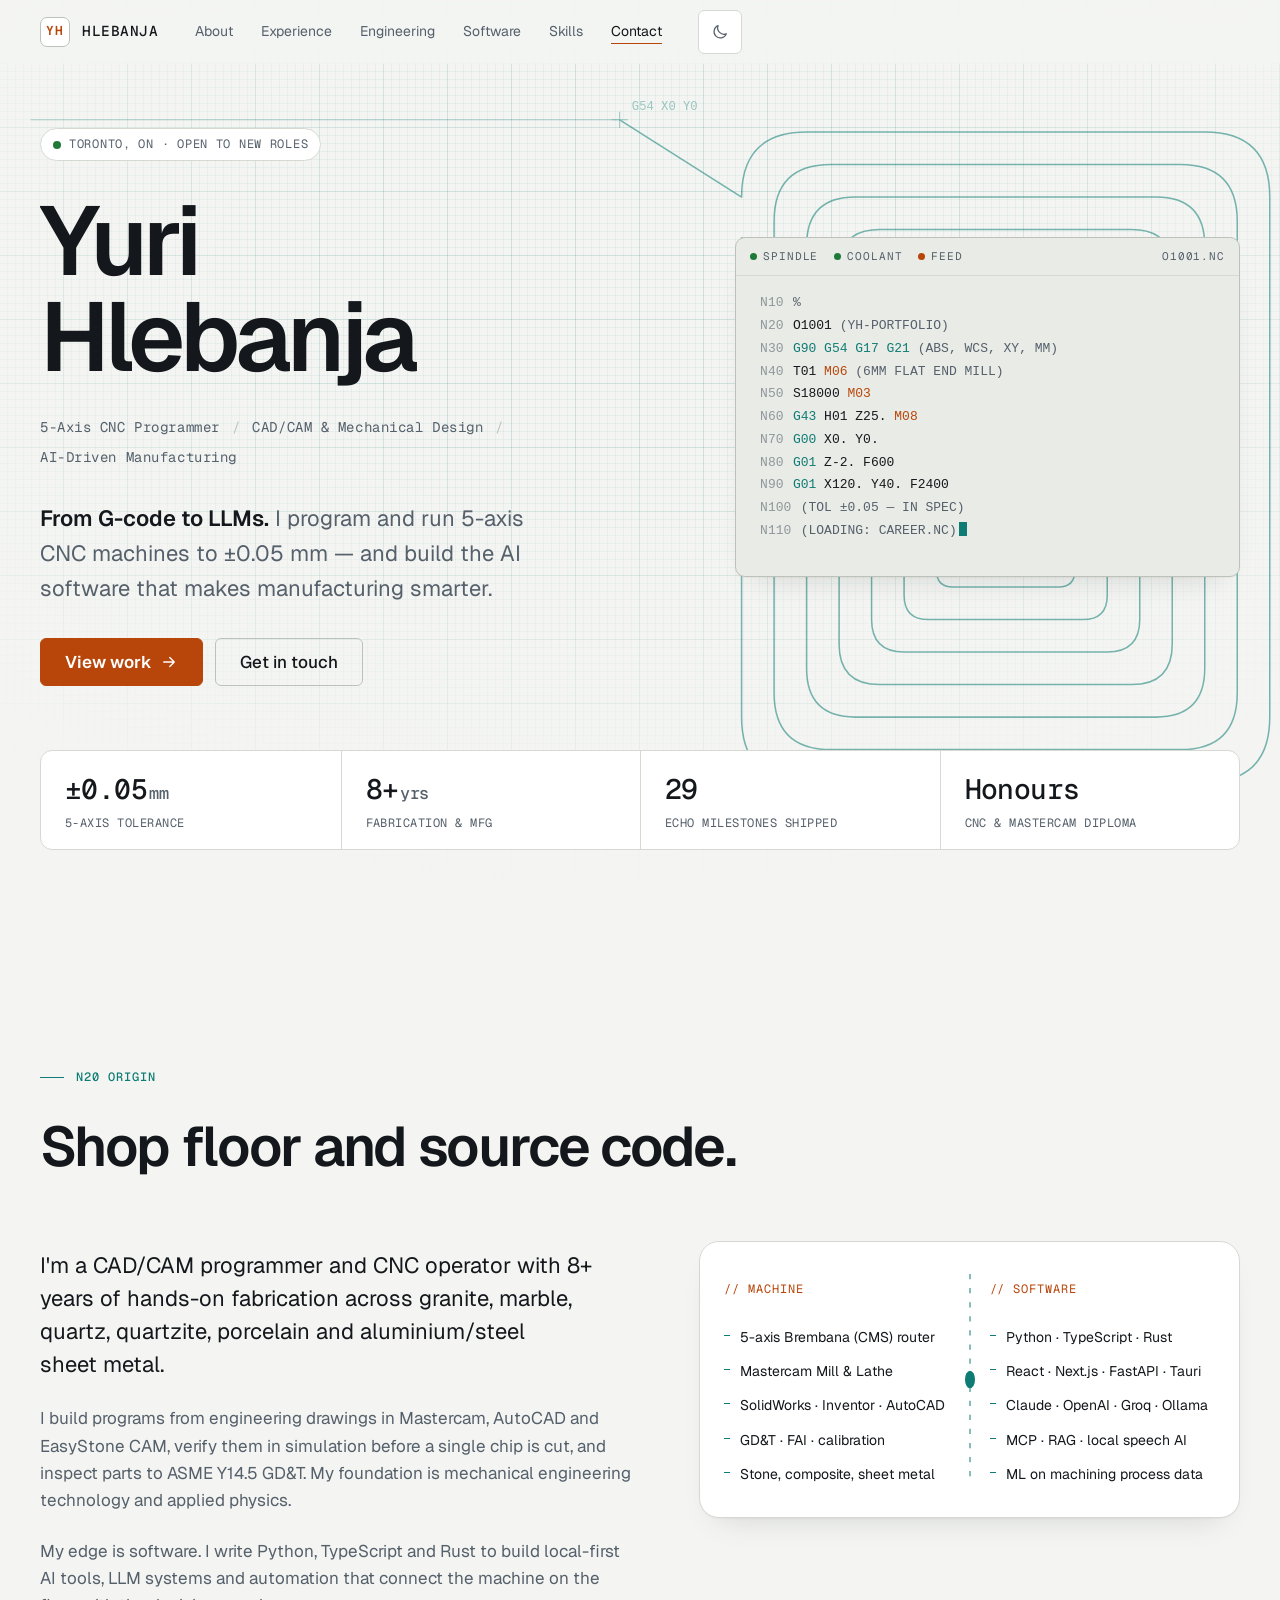
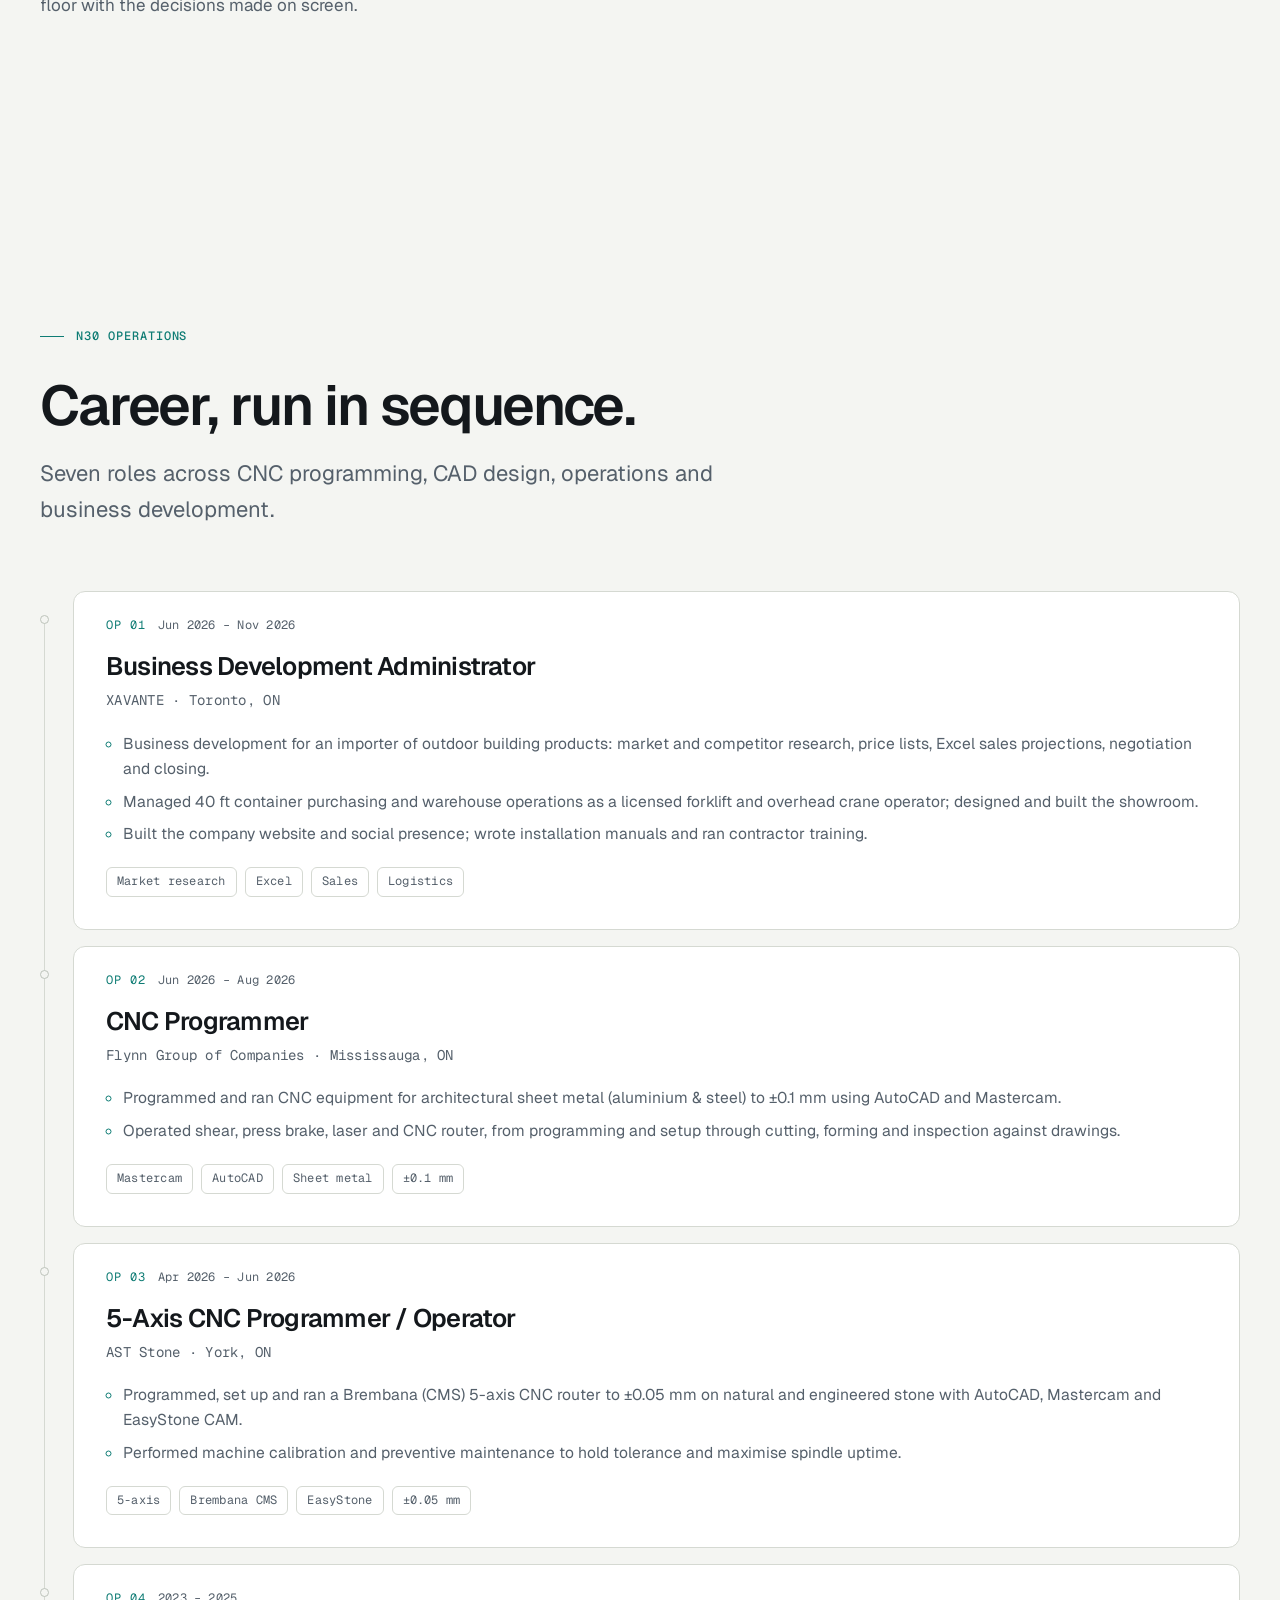
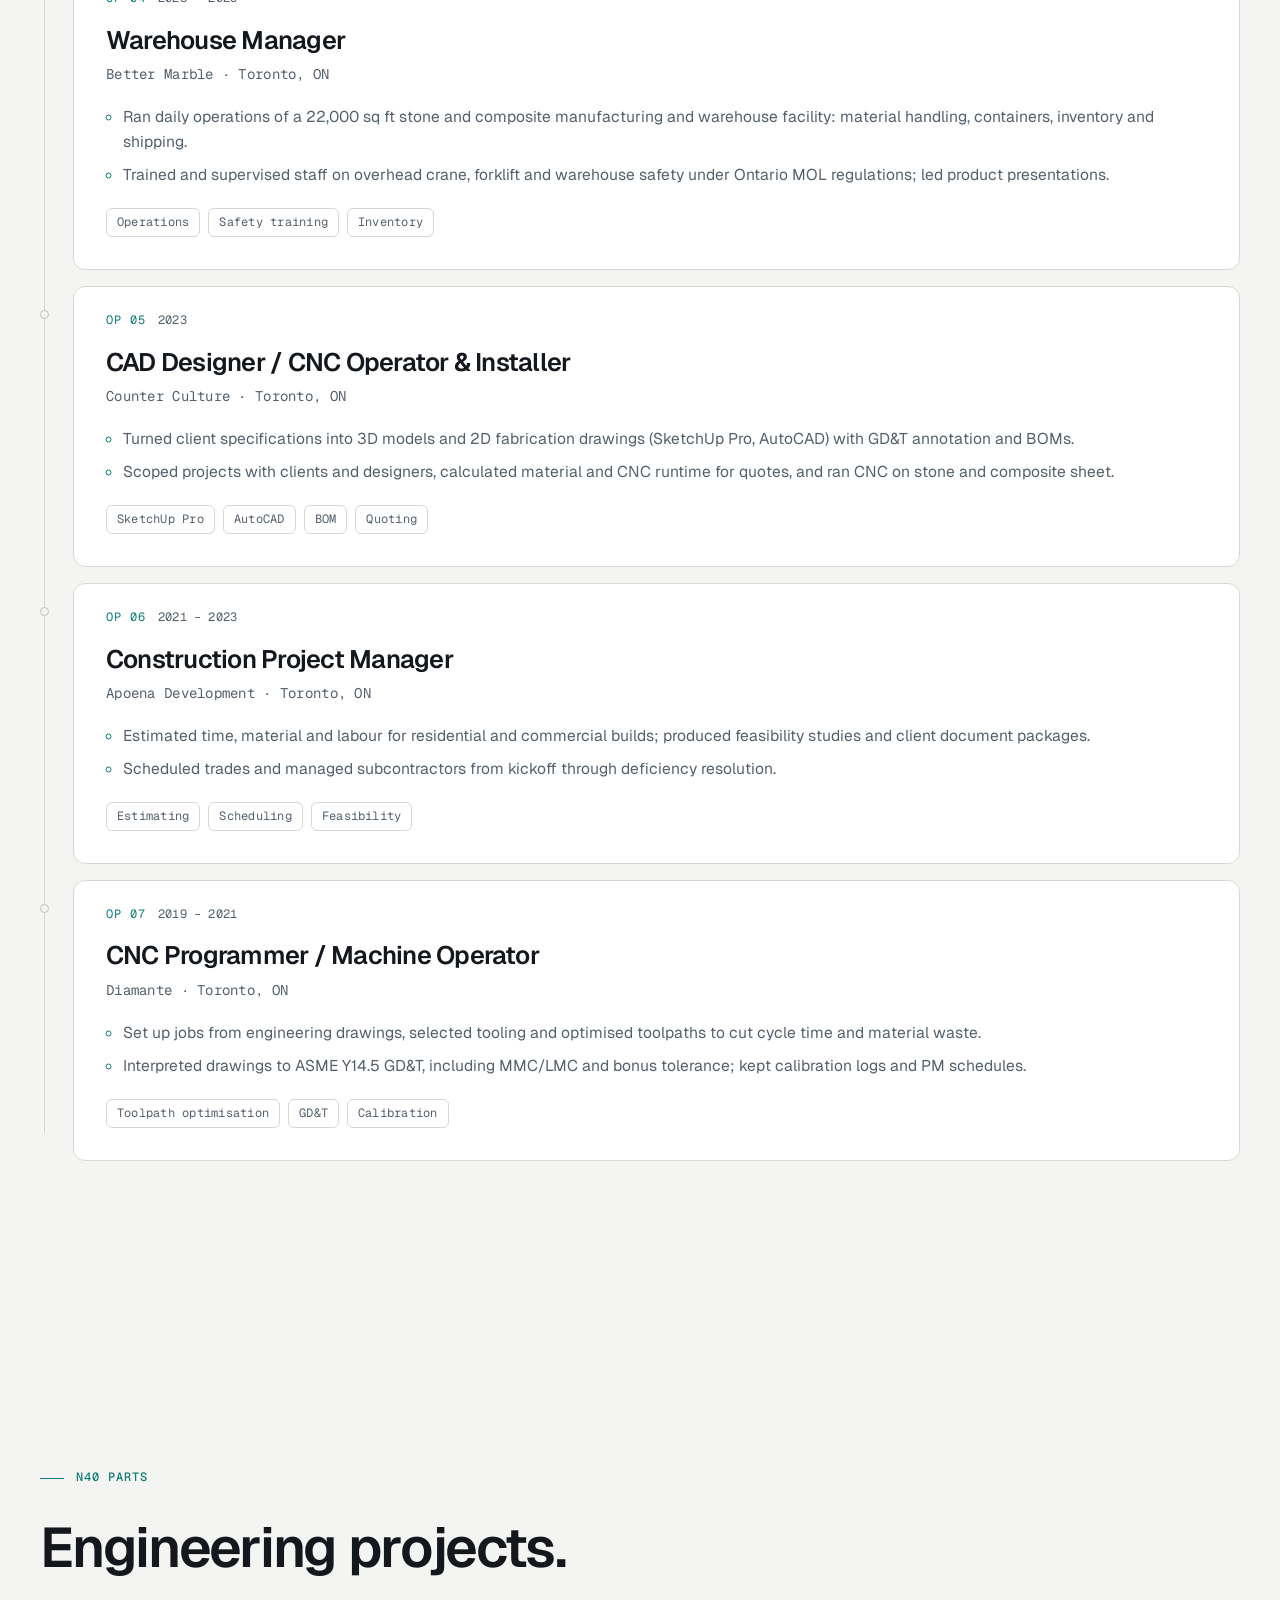
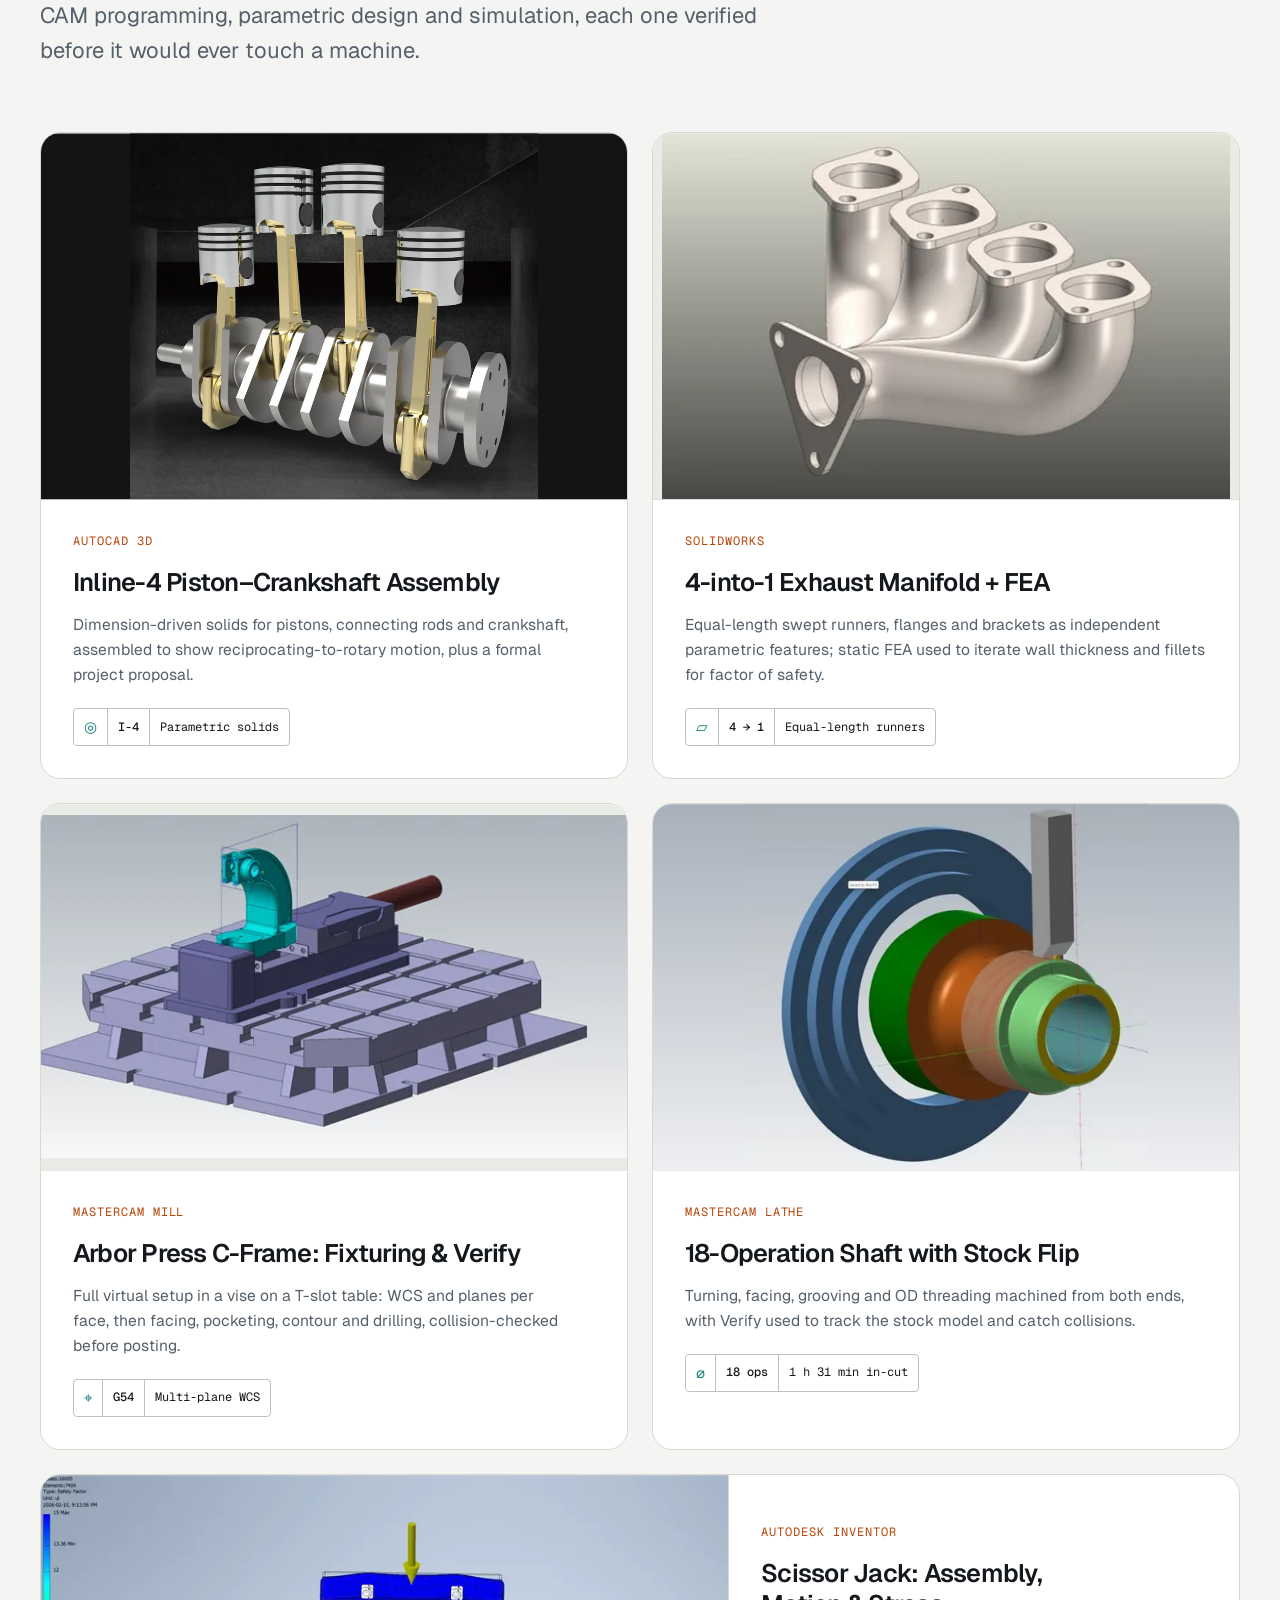
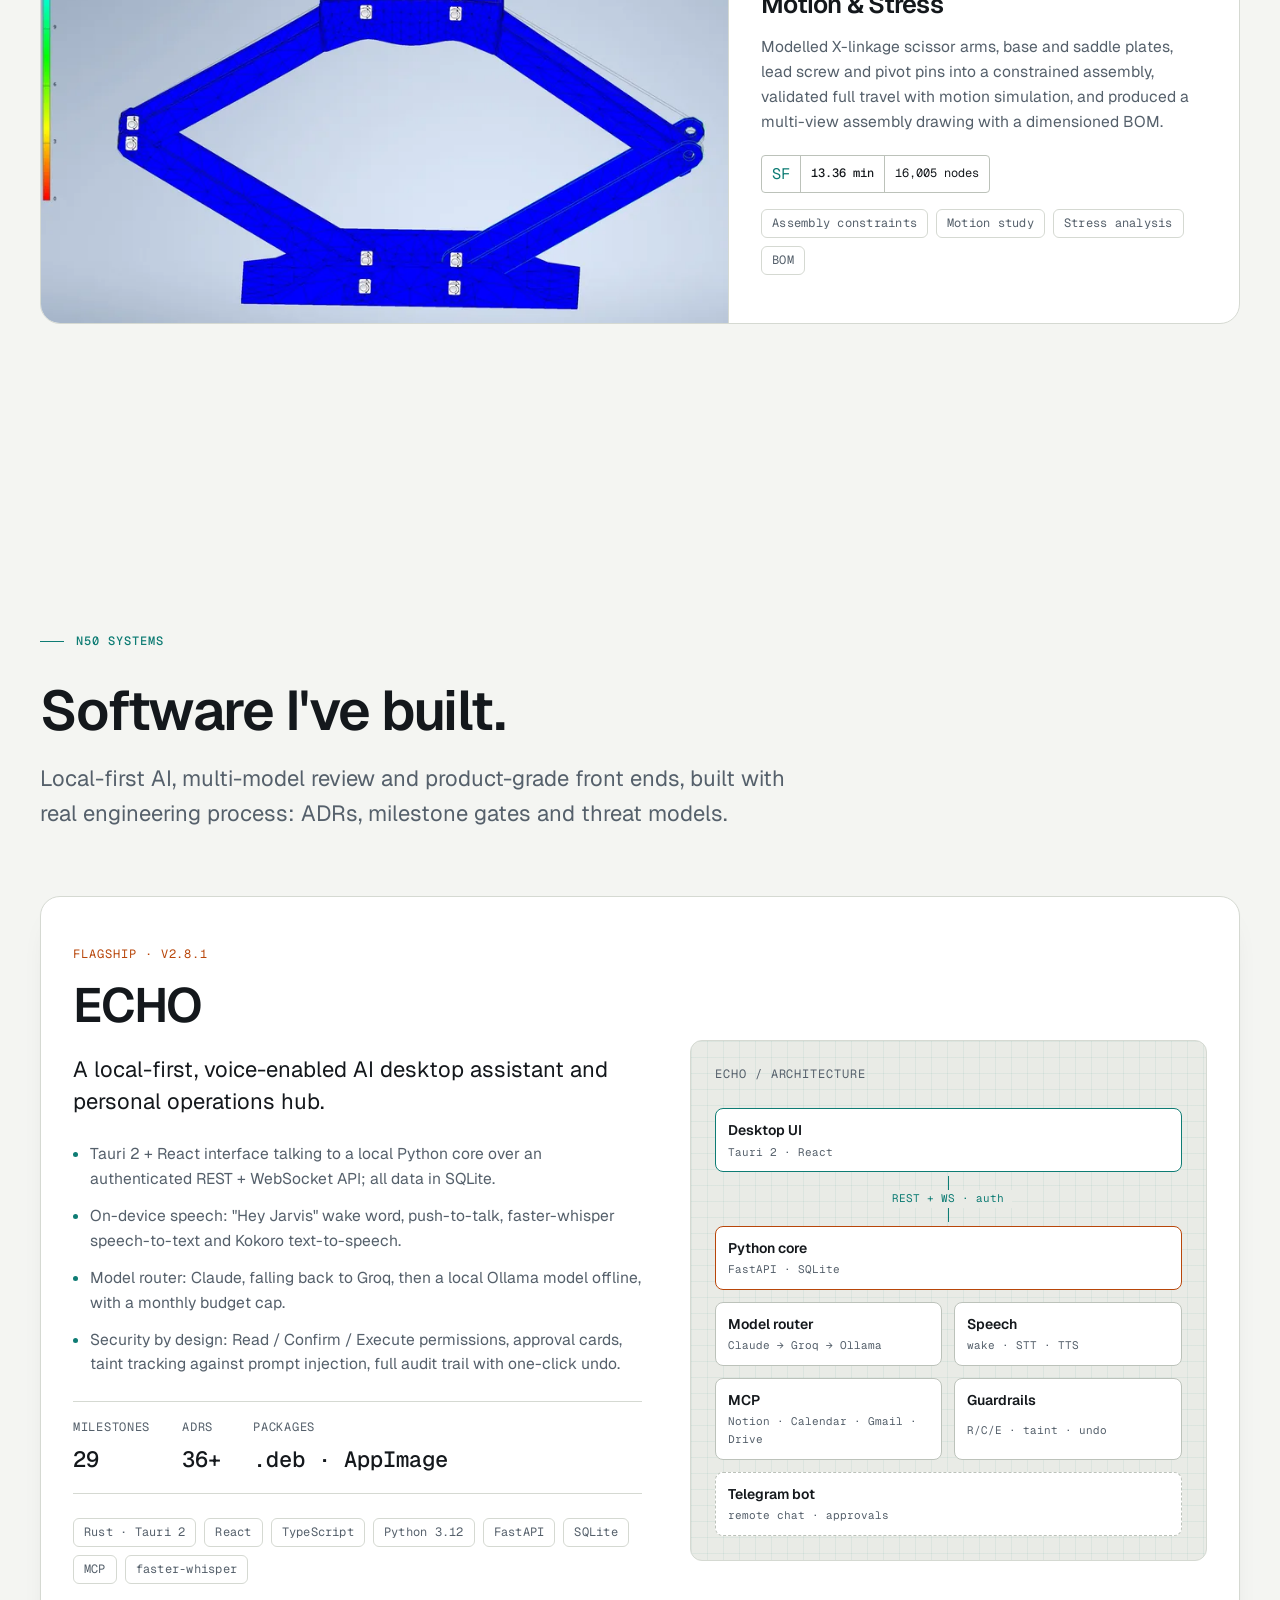
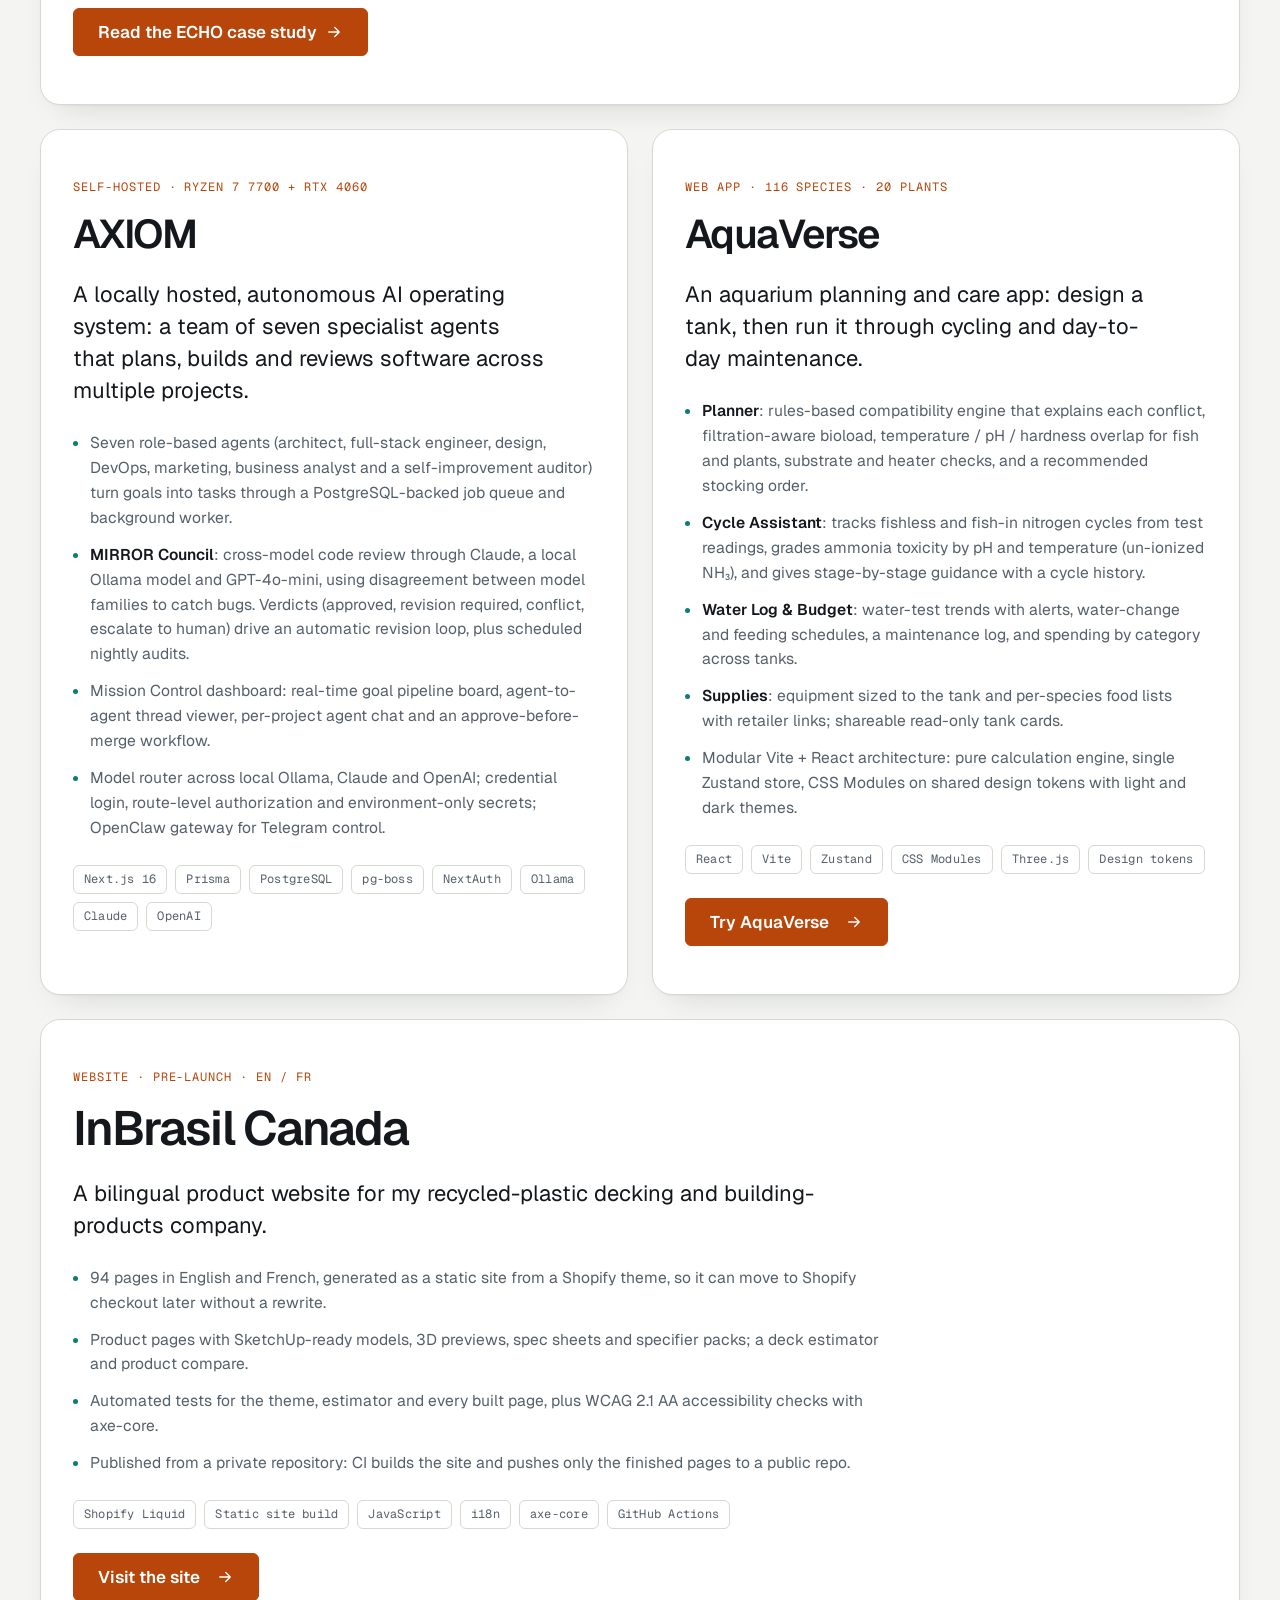
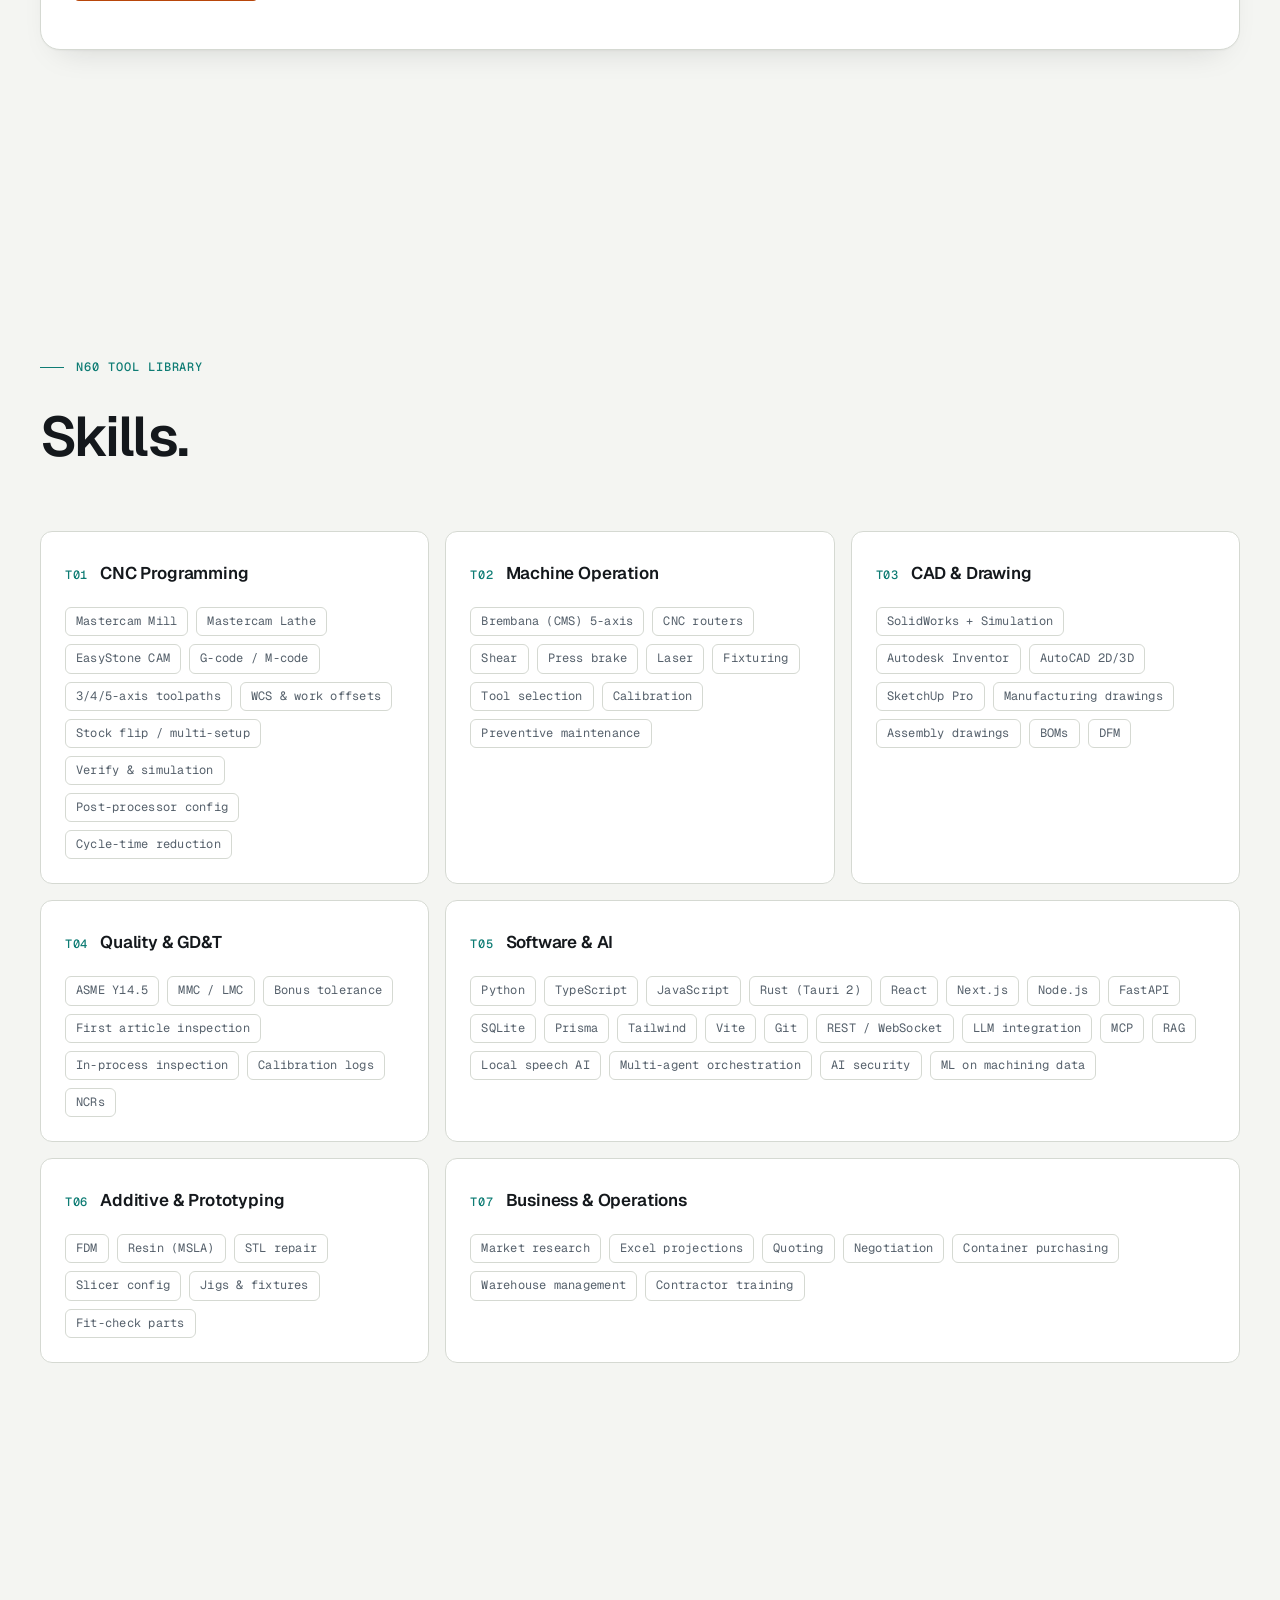
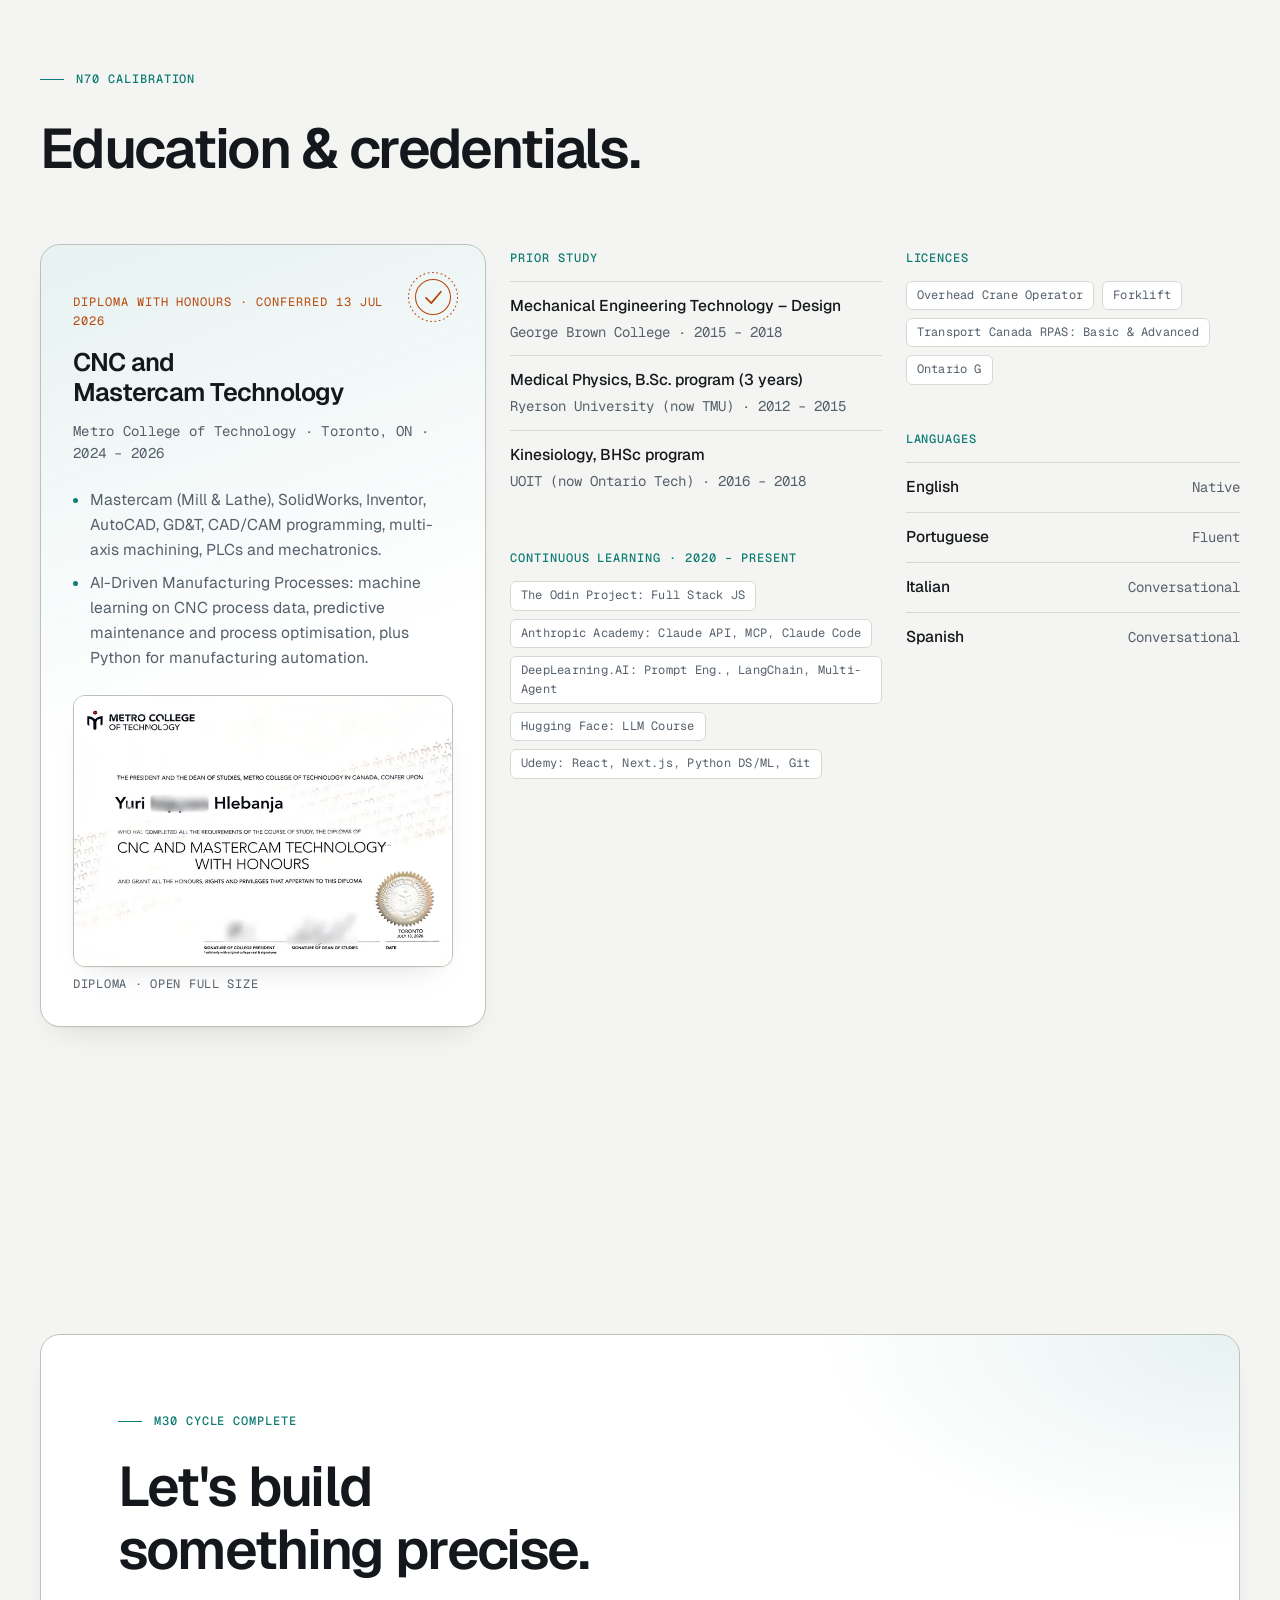
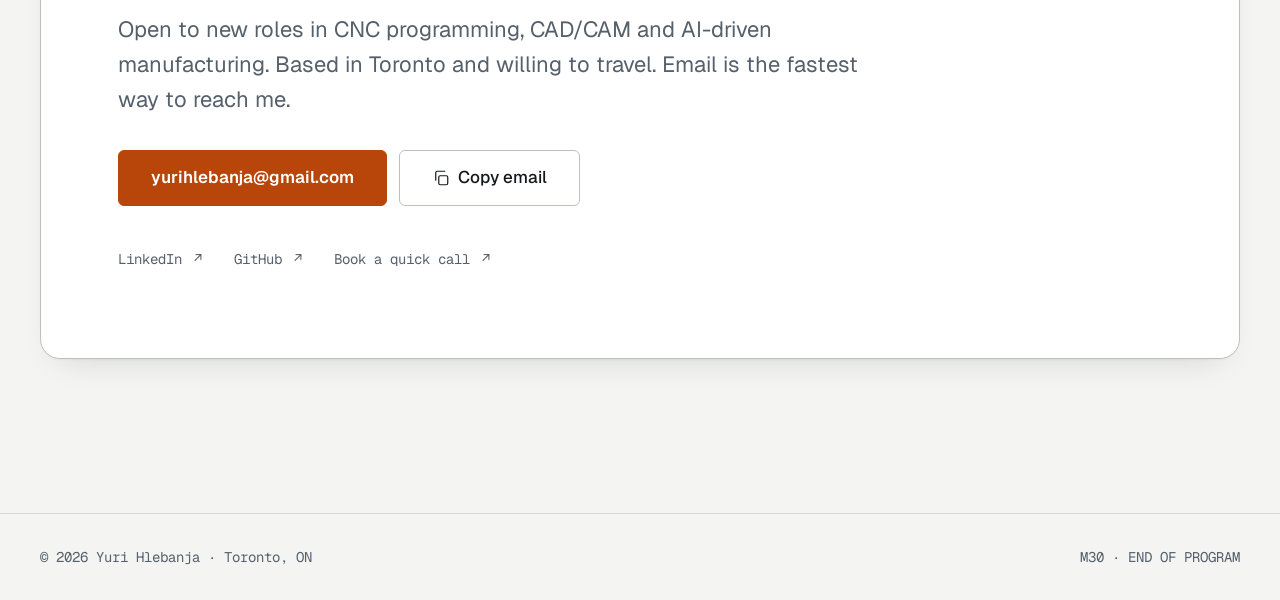
==== commit 95a8140b: "Update AXIOM and AquaVerse entries to match current builds AXIOM: seven-agent team, job queue + work" ====
--- a/index.html
+++ b/index.html
@@ -422,28 +422,31 @@
             <div class="system__copy">
               <span class="part__tool mono">Self-hosted · Ryzen 7 7700 + RTX 4060</span>
               <h3>AXIOM</h3>
-              <p class="system__pitch">A locally hosted, autonomous AI operating system that orchestrates agents across multiple SaaS projects.</p>
+              <p class="system__pitch">A locally hosted, autonomous AI operating system: a team of seven specialist agents that plans, builds and reviews software across multiple projects.</p>
               <ul class="system__points">
-                <li><strong>MIRROR Council</strong>: cross-model code review through Claude, a local Ollama model and GPT-4o-mini, using disagreement between model families to catch bugs before deployment.</li>
-                <li>Defined verdict states with a snapshot/rollback system.</li>
-                <li>Multi-project Prisma data model, NextAuth and an OpenClaw agent gateway with Telegram control.</li>
-              </ul>
-              <ul class="chips" role="list"><li class="chip">Next.js</li><li class="chip">Prisma</li><li class="chip">NextAuth</li><li class="chip">Ollama</li><li class="chip">Claude</li><li class="chip">OpenAI</li></ul>
+                <li>Seven role-based agents (architect, full-stack engineer, design, DevOps, marketing, business analyst and a self-improvement auditor) turn goals into tasks through a PostgreSQL-backed job queue and background worker.</li>
+                <li><strong>MIRROR Council</strong>: cross-model code review through Claude, a local Ollama model and GPT-4o-mini, using disagreement between model families to catch bugs. Verdicts (approved, revision required, conflict, escalate to human) drive an automatic revision loop, plus scheduled nightly audits.</li>
+                <li>Mission Control dashboard: real-time goal pipeline board, agent-to-agent thread viewer, per-project agent chat and an approve-before-merge workflow.</li>
+                <li>Model router across local Ollama, Claude and OpenAI; credential login, route-level authorization and environment-only secrets; OpenClaw gateway for Telegram control.</li>
+              </ul>
+              <ul class="chips" role="list"><li class="chip">Next.js 16</li><li class="chip">Prisma</li><li class="chip">PostgreSQL</li><li class="chip">pg-boss</li><li class="chip">NextAuth</li><li class="chip">Ollama</li><li class="chip">Claude</li><li class="chip">OpenAI</li></ul>
             </div>
           </article>
 
           <article class="system" data-reveal>
             <div class="system__copy">
-              <span class="part__tool mono">Web app · 60 fish · 20 plants</span>
+              <span class="part__tool mono">Web app · 116 species · 20 plants</span>
               <h3>AquaVerse</h3>
-              <p class="system__pitch">A professional aquarium planner with a rules-based species compatibility engine.</p>
+              <p class="system__pitch">An aquarium planning and care app: design a tank, then run it through cycling and day-to-day maintenance.</p>
               <ul class="system__points">
-                <li>Tank planner with filtration-aware bioload, pairwise compatibility, and a live water-parameter band visualiser (temperature, pH, hardness) for fish and plants together.</li>
-                <li>Re-architected a ~3,000-line single-file prototype into a modular Vite + React app: pure calculation engine, single Zustand store, one folder per component.</li>
-                <li>CSS Modules on a shared design-token system with light and dark themes; real species photos with Wikimedia attribution.</li>
-              </ul>
-              <ul class="chips" role="list"><li class="chip">React</li><li class="chip">Vite</li><li class="chip">Zustand</li><li class="chip">CSS Modules</li><li class="chip">Design tokens</li></ul>
-              <p><a class="btn btn--primary" href="https://yurihtal.github.io/aquaverse-site/" target="_blank" rel="noopener">Try the planner<span class="sr-only"> (opens in a new tab)</span>
+                <li><strong>Planner</strong>: rules-based compatibility engine that explains each conflict, filtration-aware bioload, temperature / pH / hardness overlap for fish and plants, substrate and heater checks, and a recommended stocking order.</li>
+                <li><strong>Cycle Assistant</strong>: tracks fishless and fish-in nitrogen cycles from test readings, grades ammonia toxicity by pH and temperature (un-ionized NH₃), and gives stage-by-stage guidance with a cycle history.</li>
+                <li><strong>Water Log &amp; Budget</strong>: water-test trends with alerts, water-change and feeding schedules, a maintenance log, and spending by category across tanks.</li>
+                <li><strong>Supplies</strong>: equipment sized to the tank and per-species food lists with retailer links; shareable read-only tank cards.</li>
+                <li>Modular Vite + React architecture: pure calculation engine, single Zustand store, CSS Modules on shared design tokens with light and dark themes.</li>
+              </ul>
+              <ul class="chips" role="list"><li class="chip">React</li><li class="chip">Vite</li><li class="chip">Zustand</li><li class="chip">CSS Modules</li><li class="chip">Three.js</li><li class="chip">Design tokens</li></ul>
+              <p><a class="btn btn--primary" href="https://yurihtal.github.io/aquaverse-site/" target="_blank" rel="noopener">Try AquaVerse<span class="sr-only"> (opens in a new tab)</span>
                 <svg class="arrow" viewBox="0 0 24 24" fill="none" stroke="currentColor" stroke-width="1.8" stroke-linecap="round" stroke-linejoin="round" aria-hidden="true"><path d="M5 12h14M13 6l6 6-6 6"/></svg>
               </a></p>
             </div>
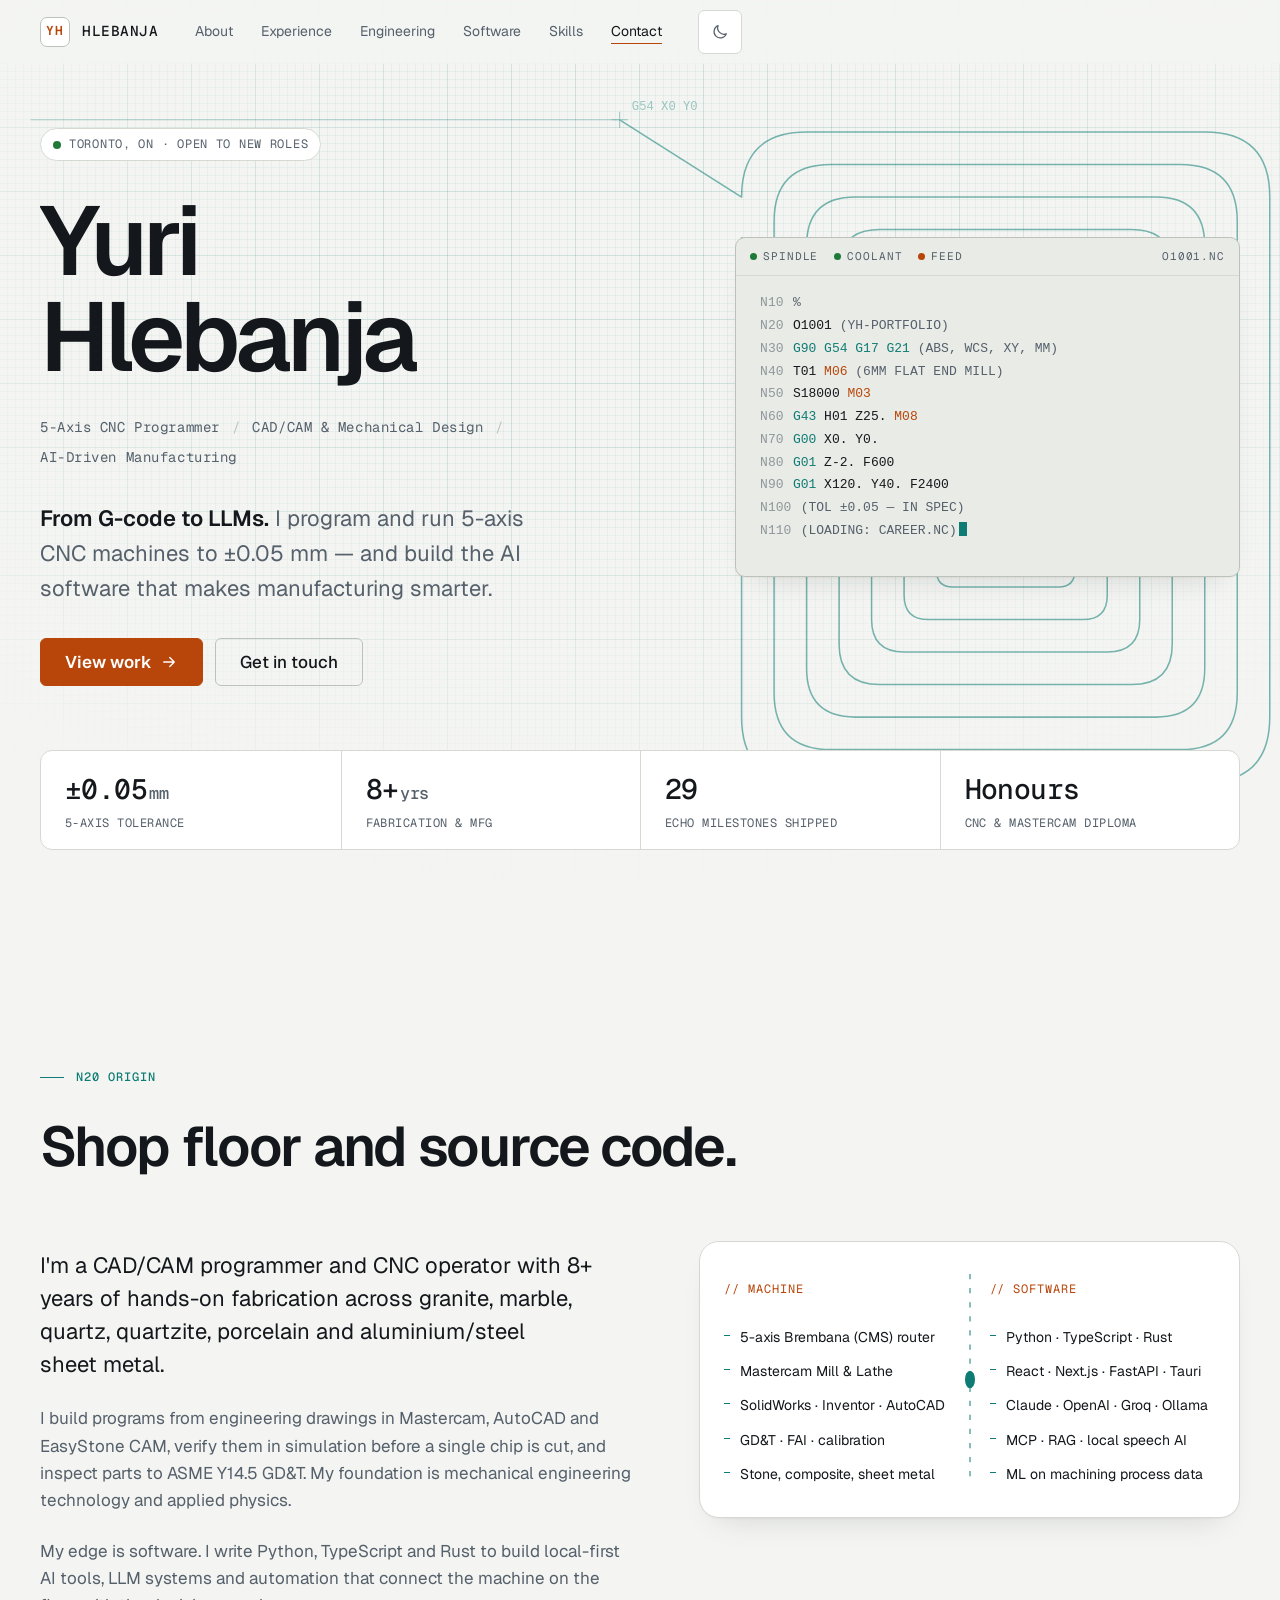
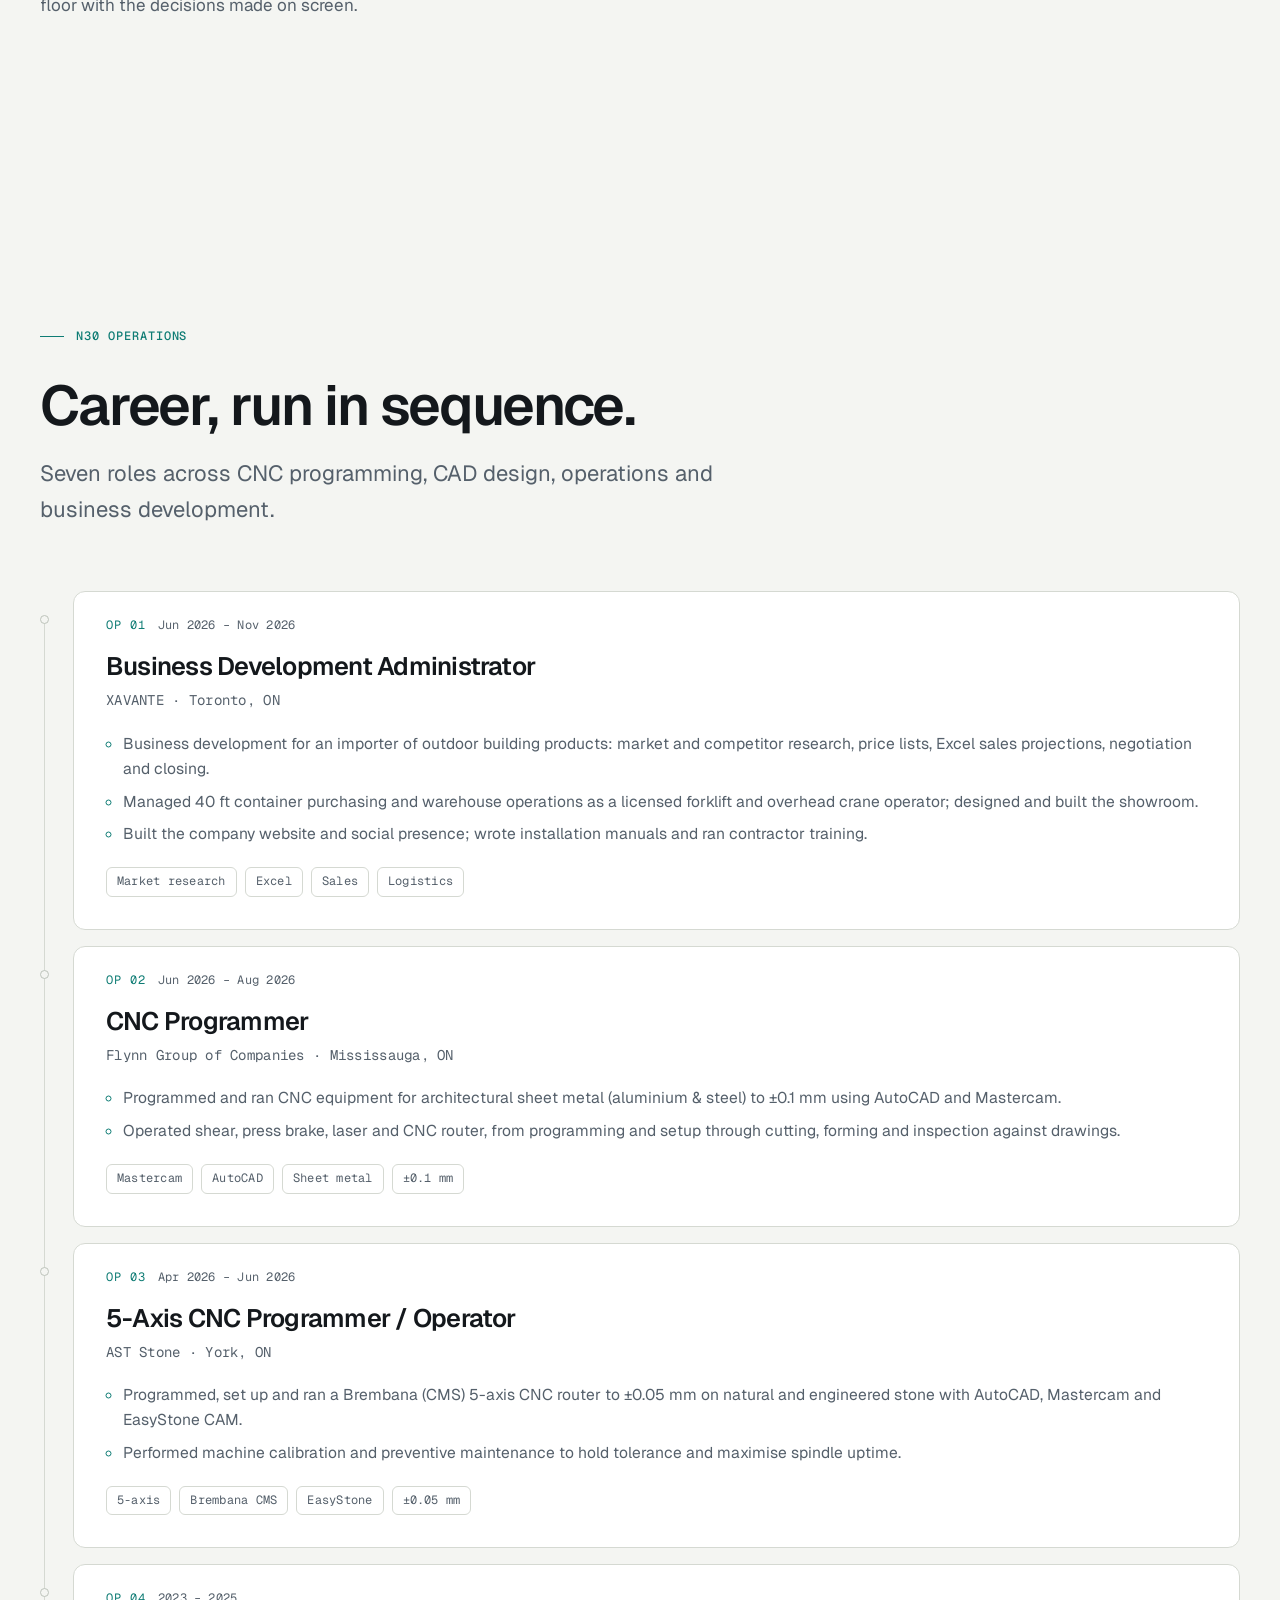
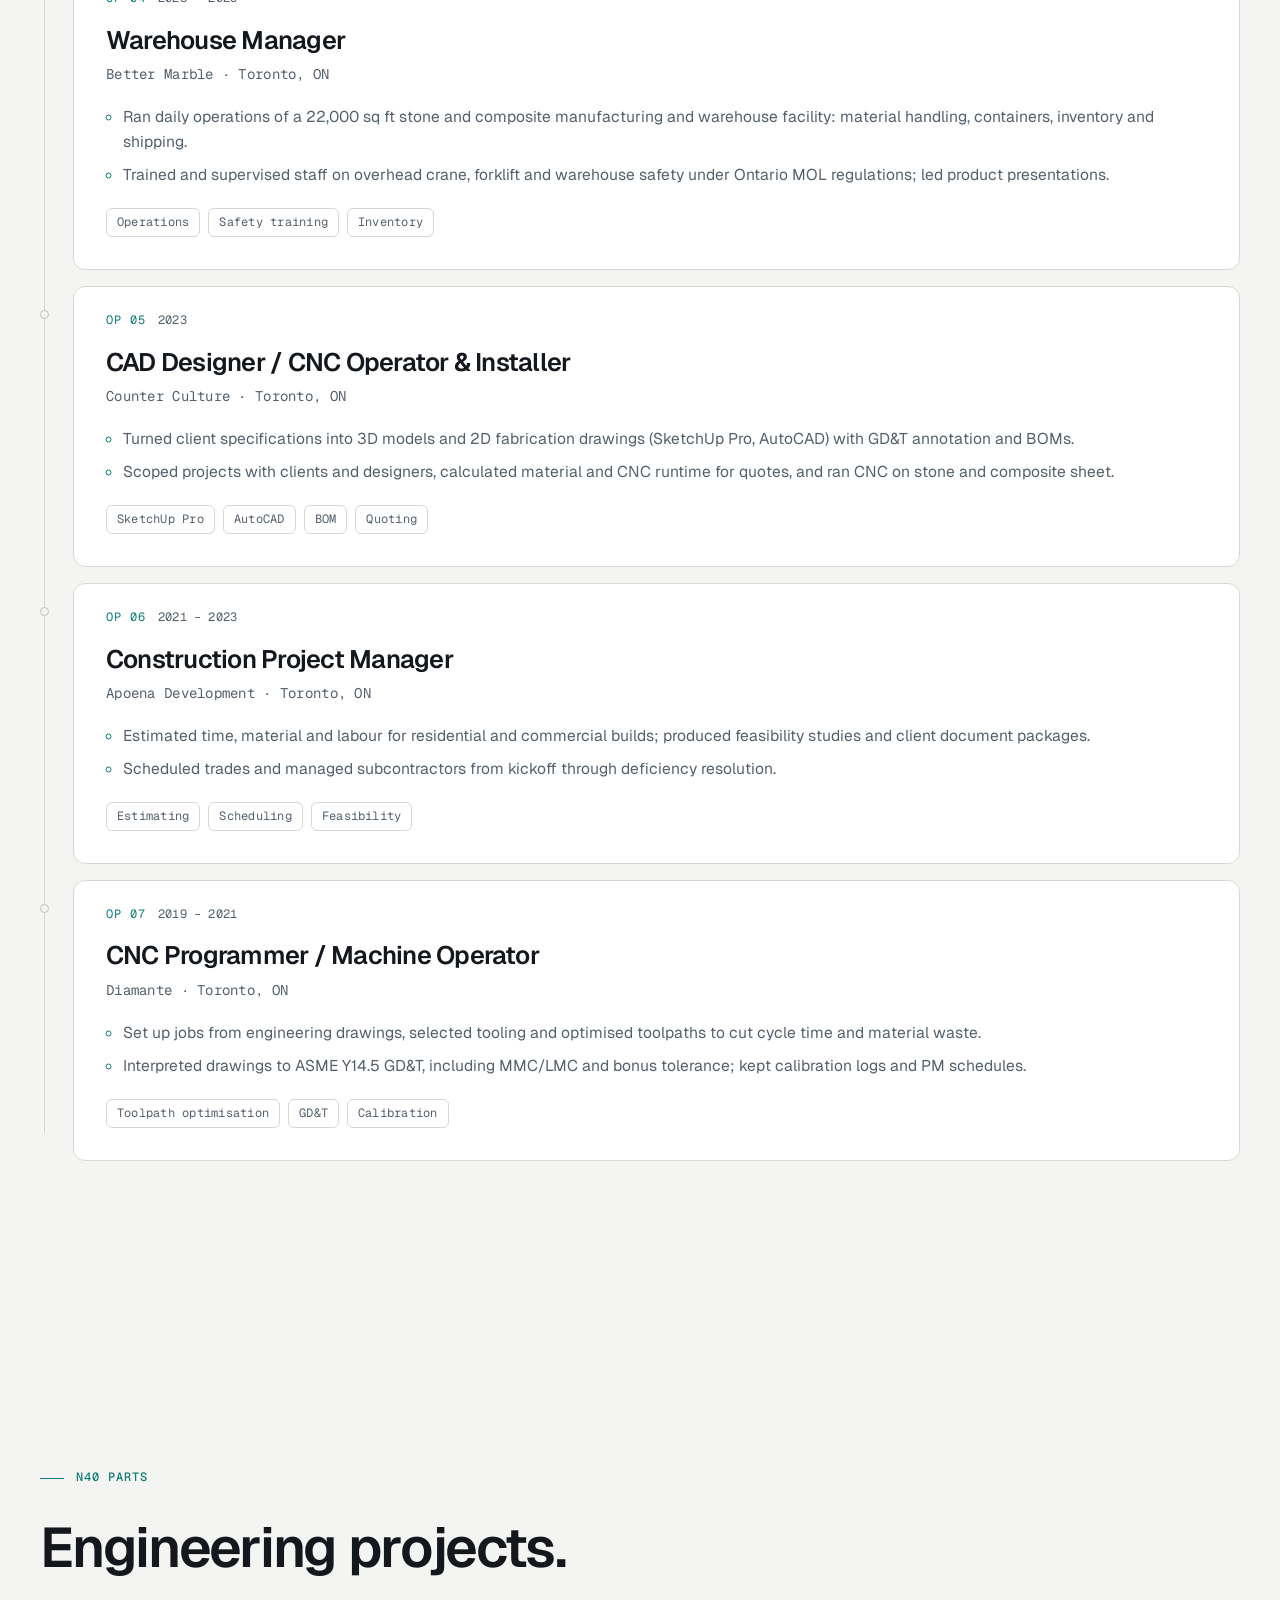
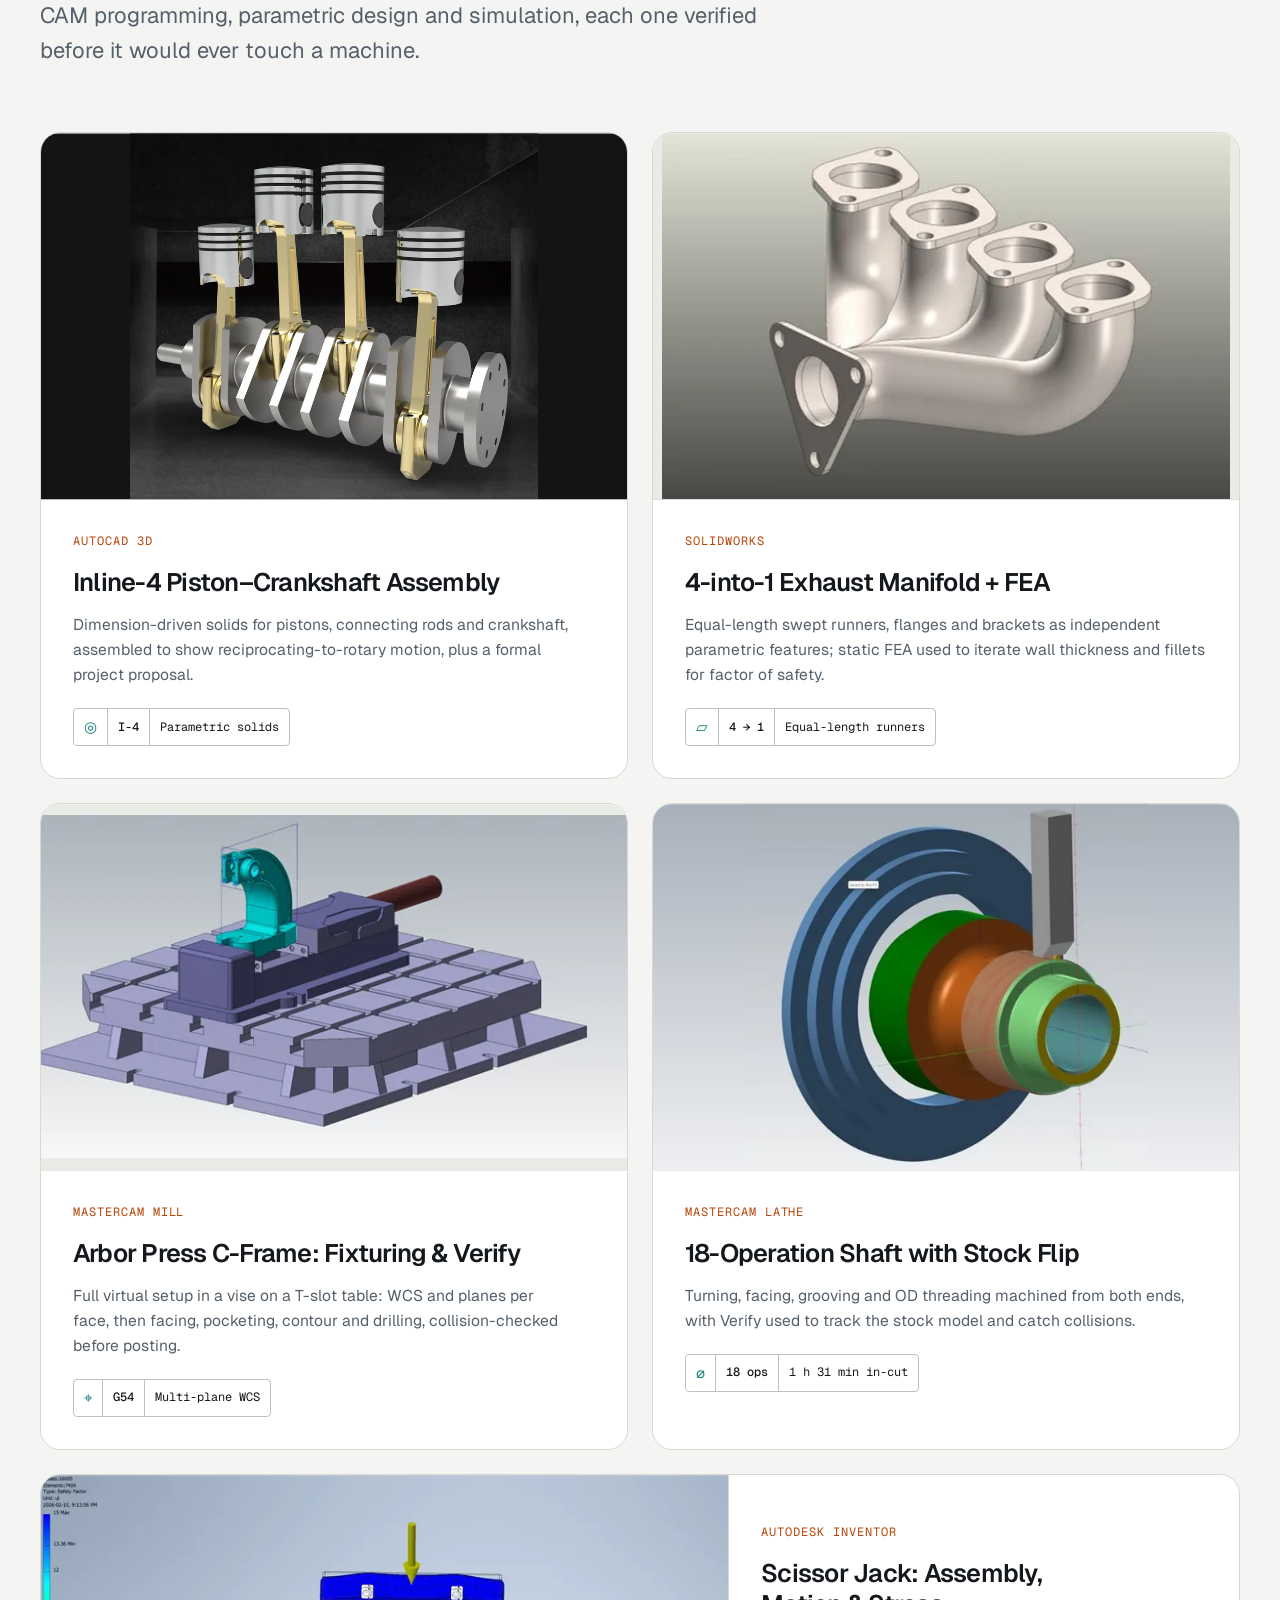
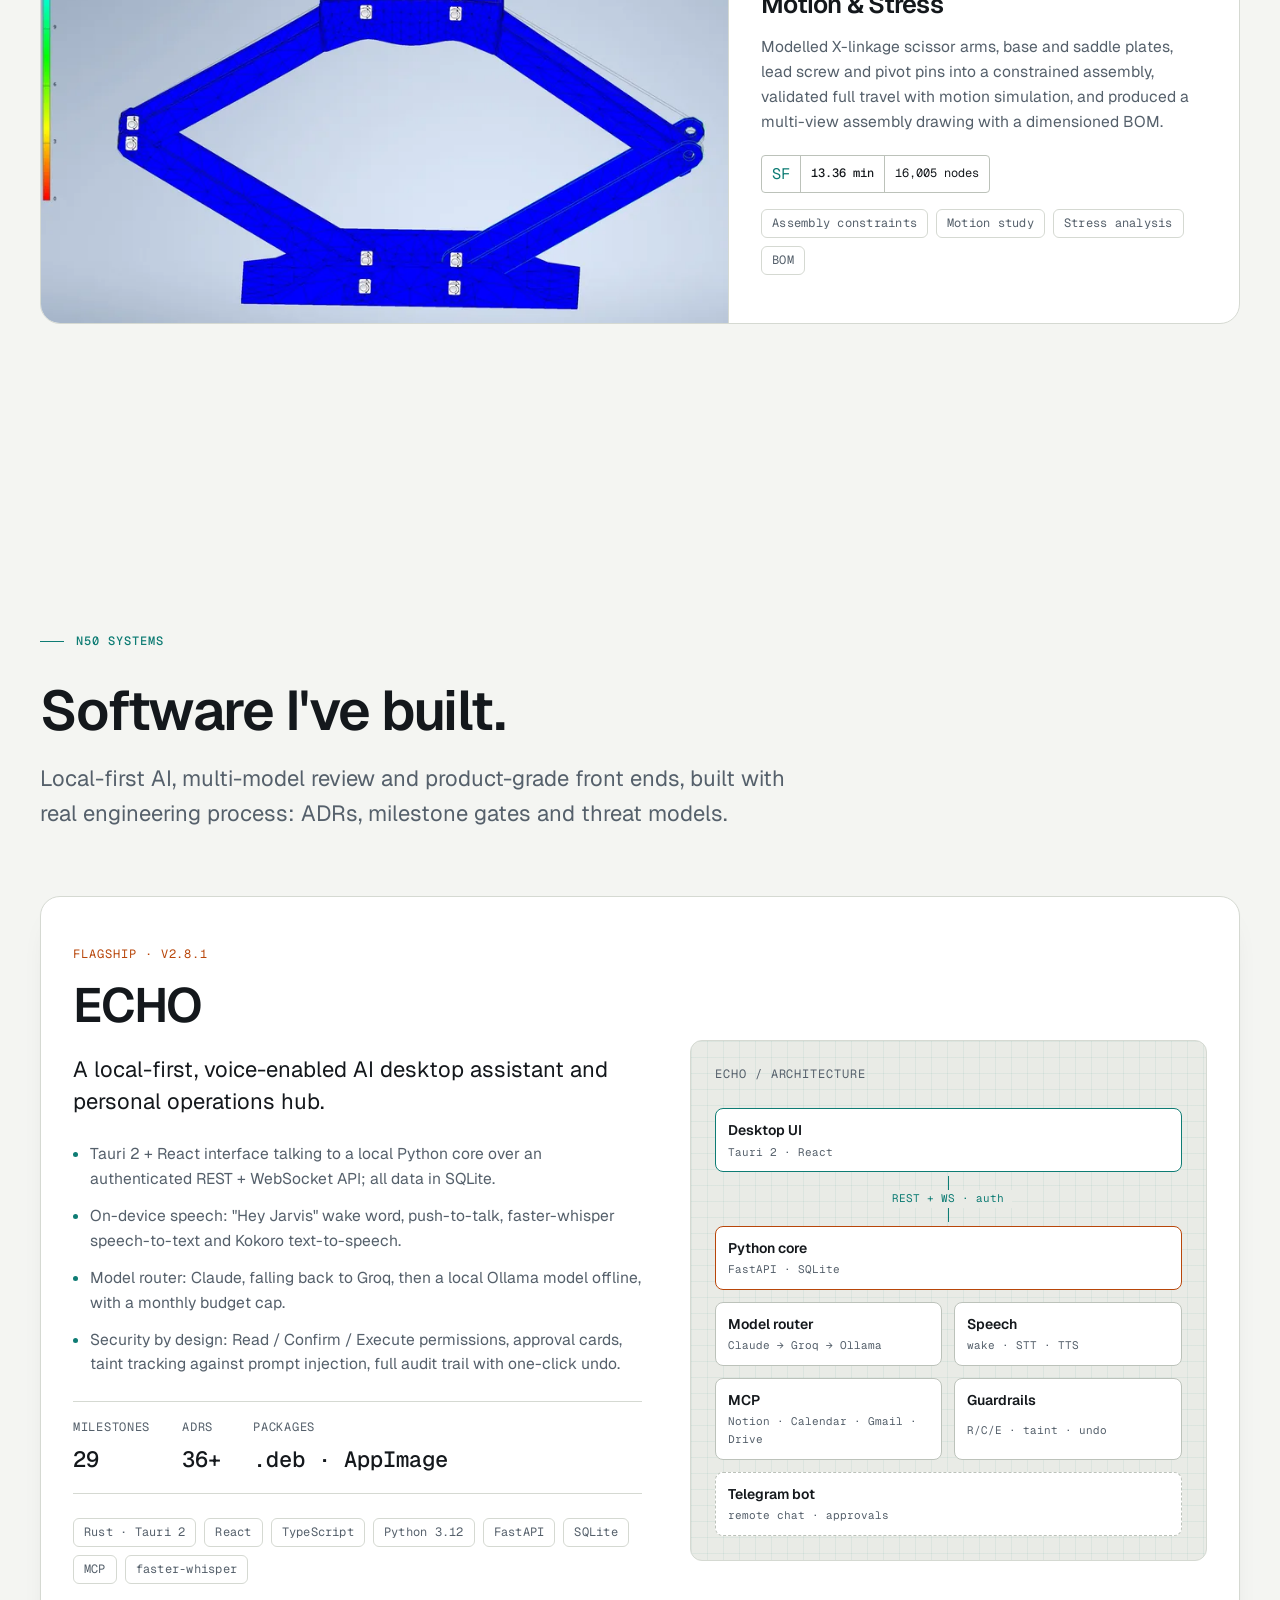
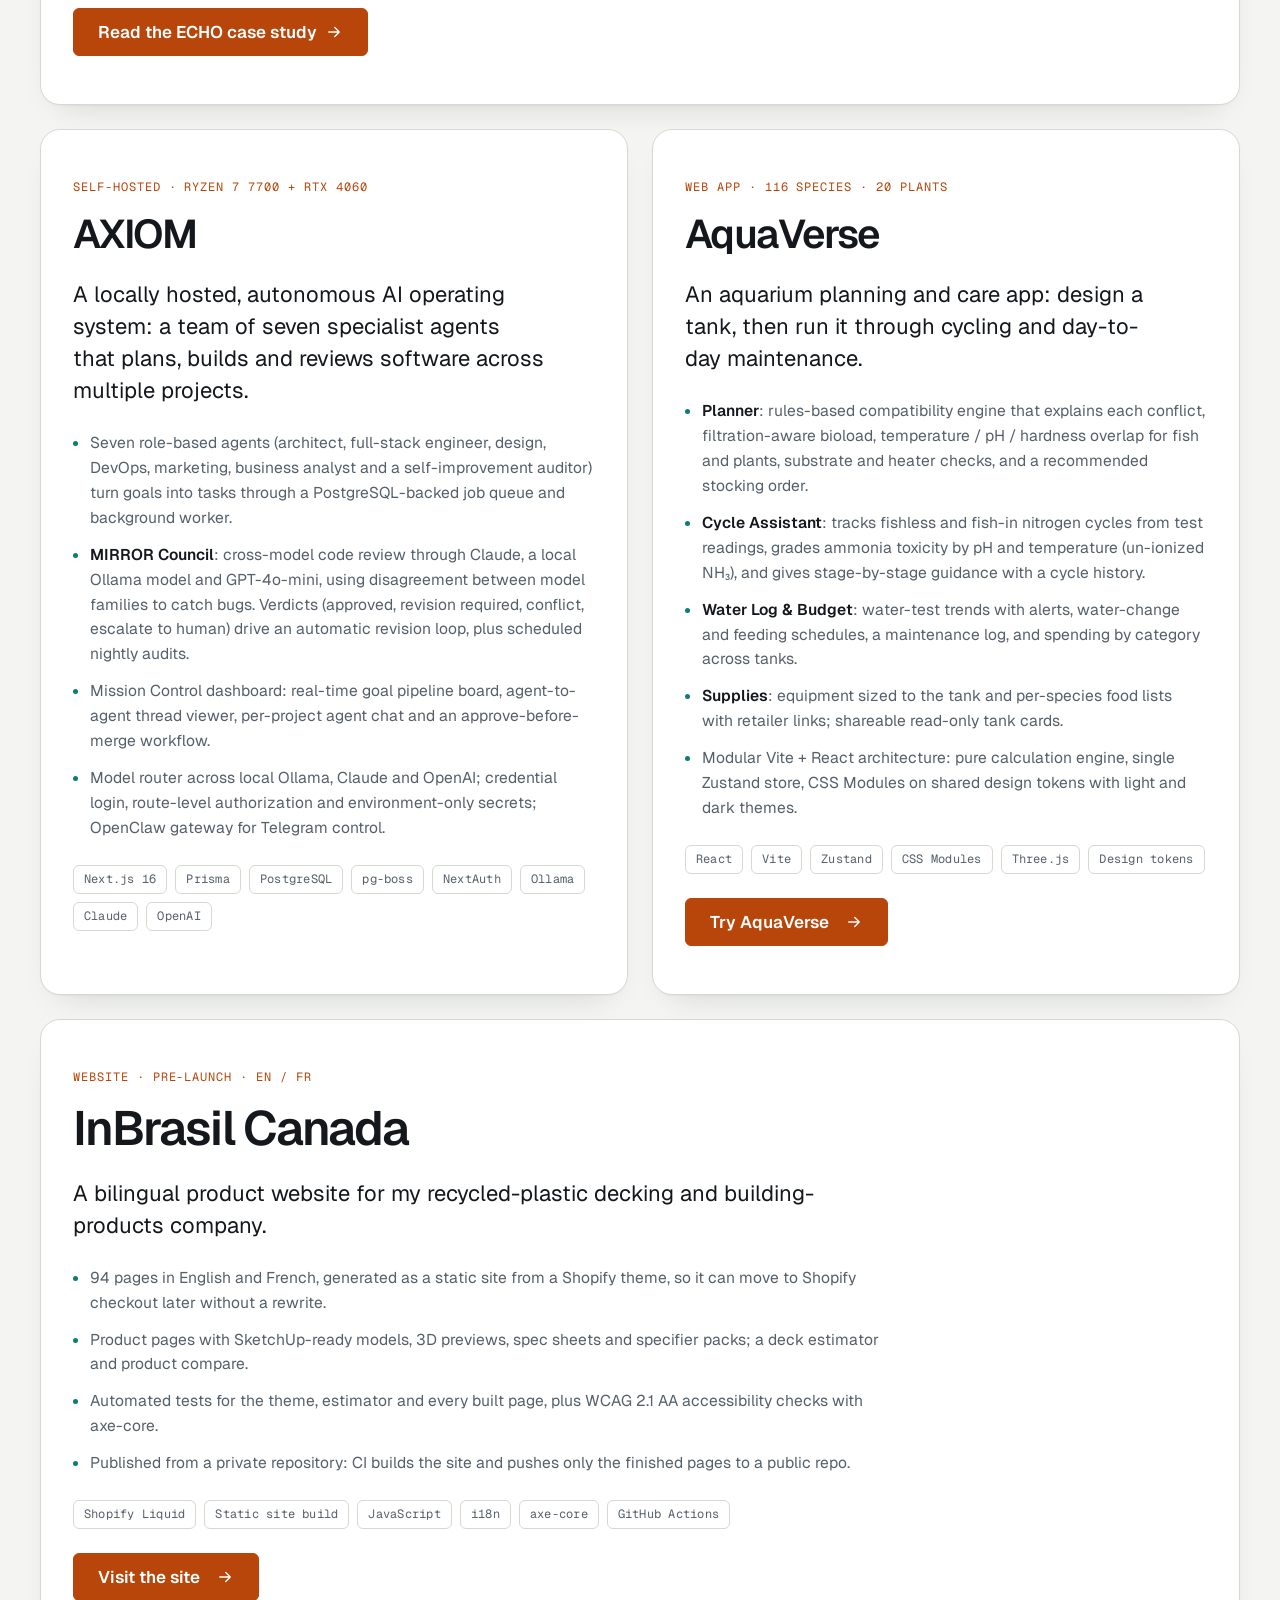
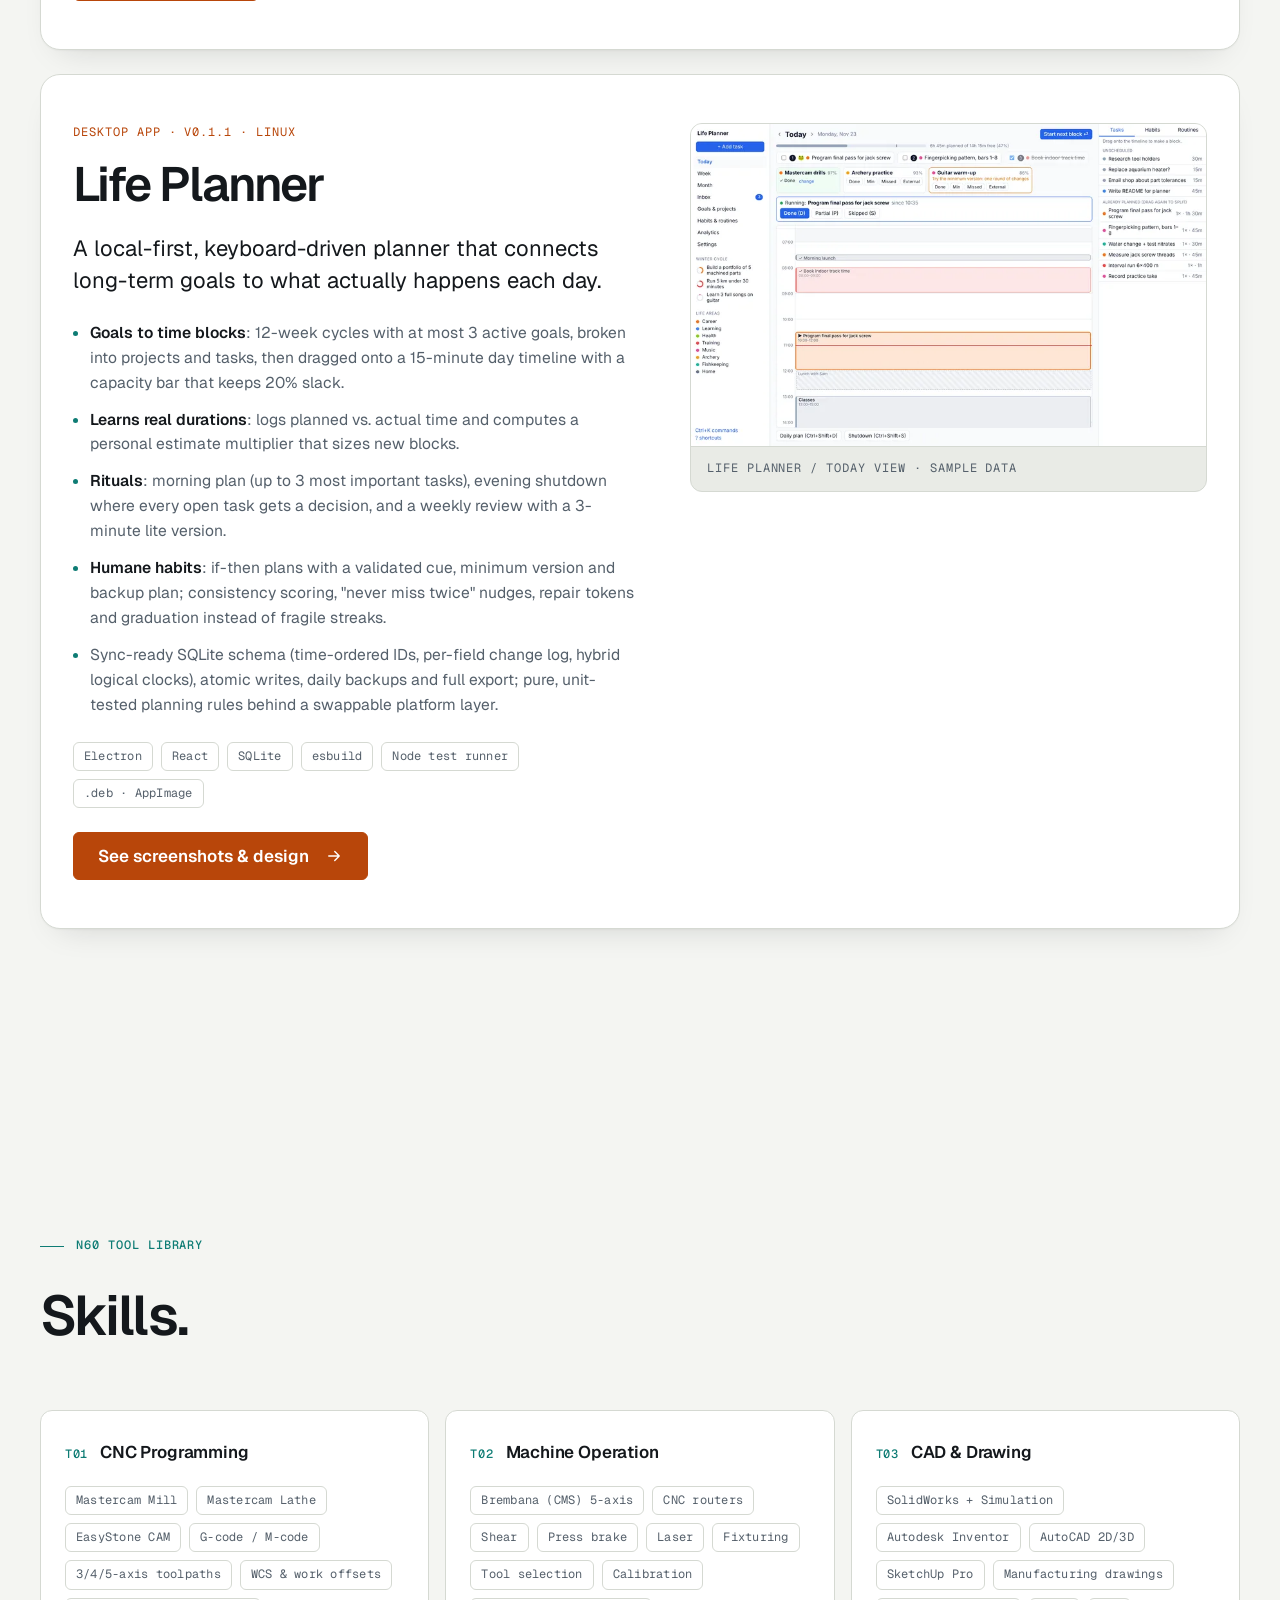
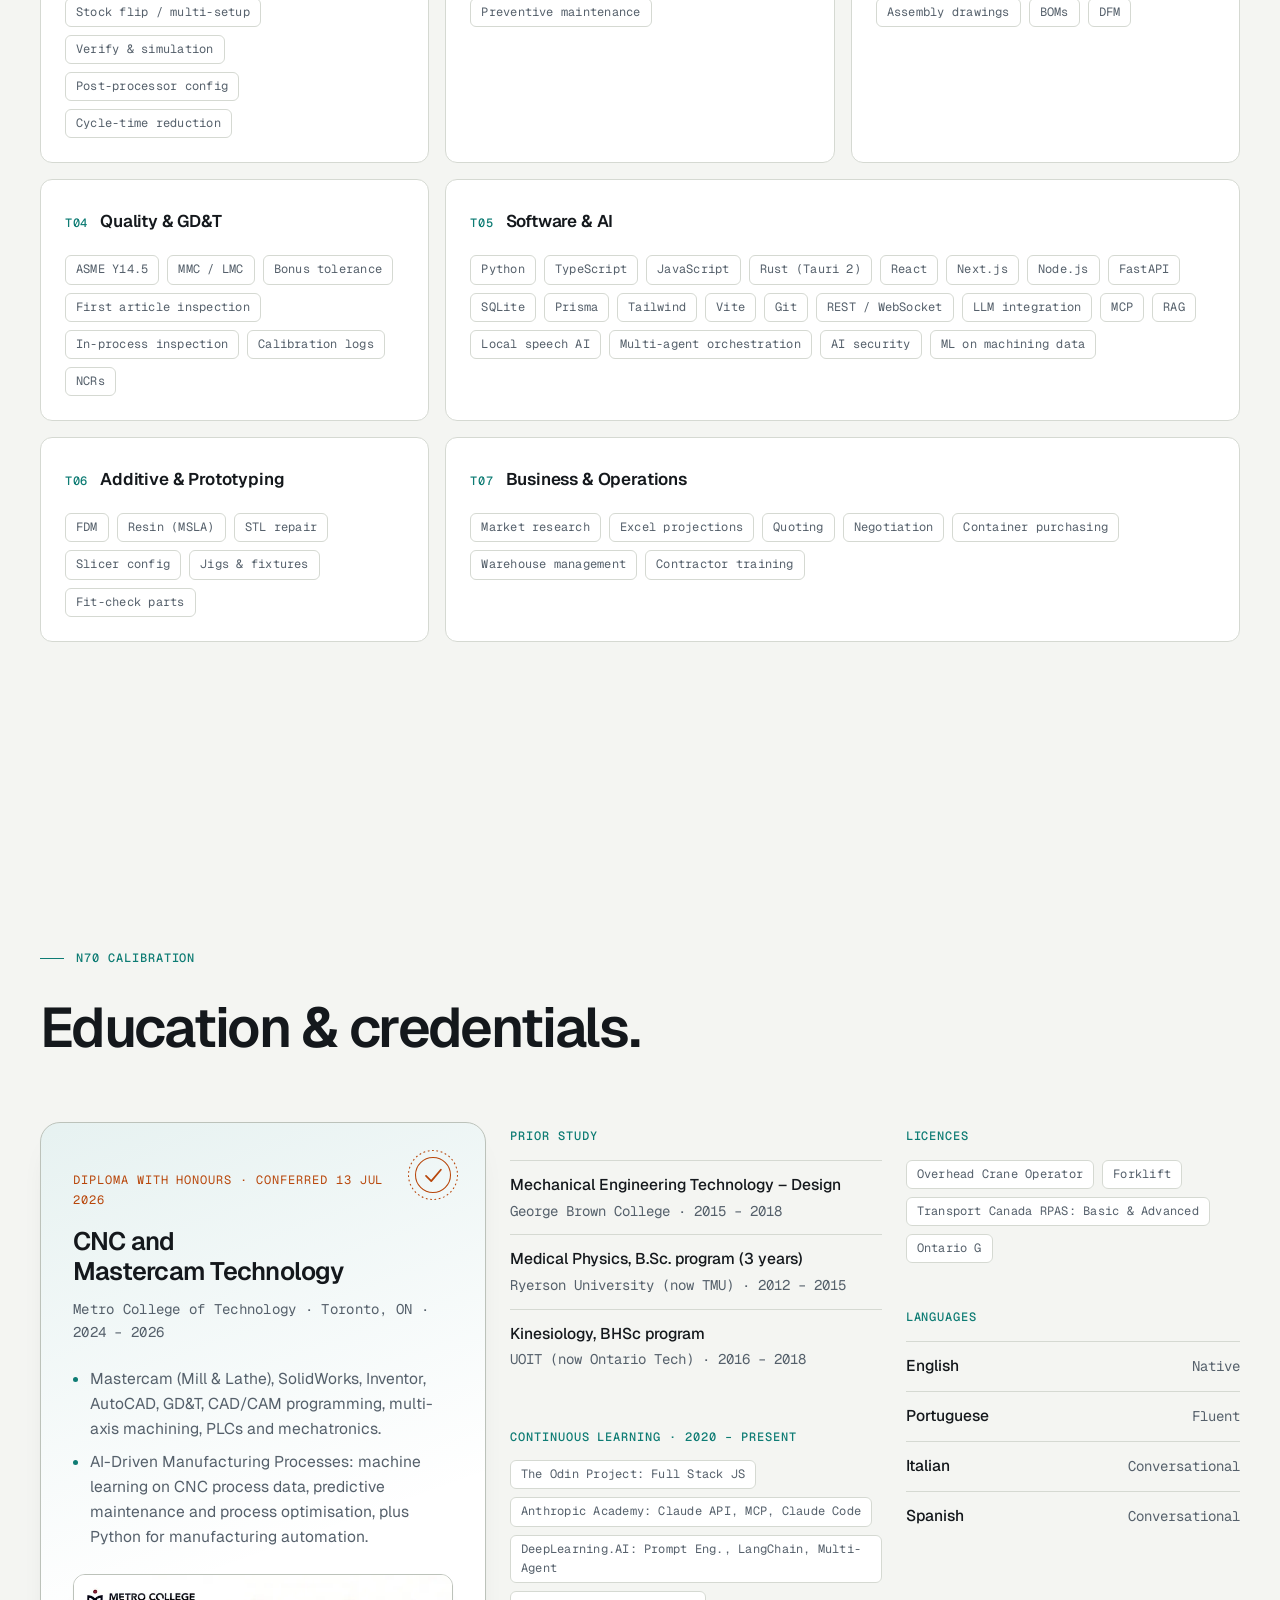
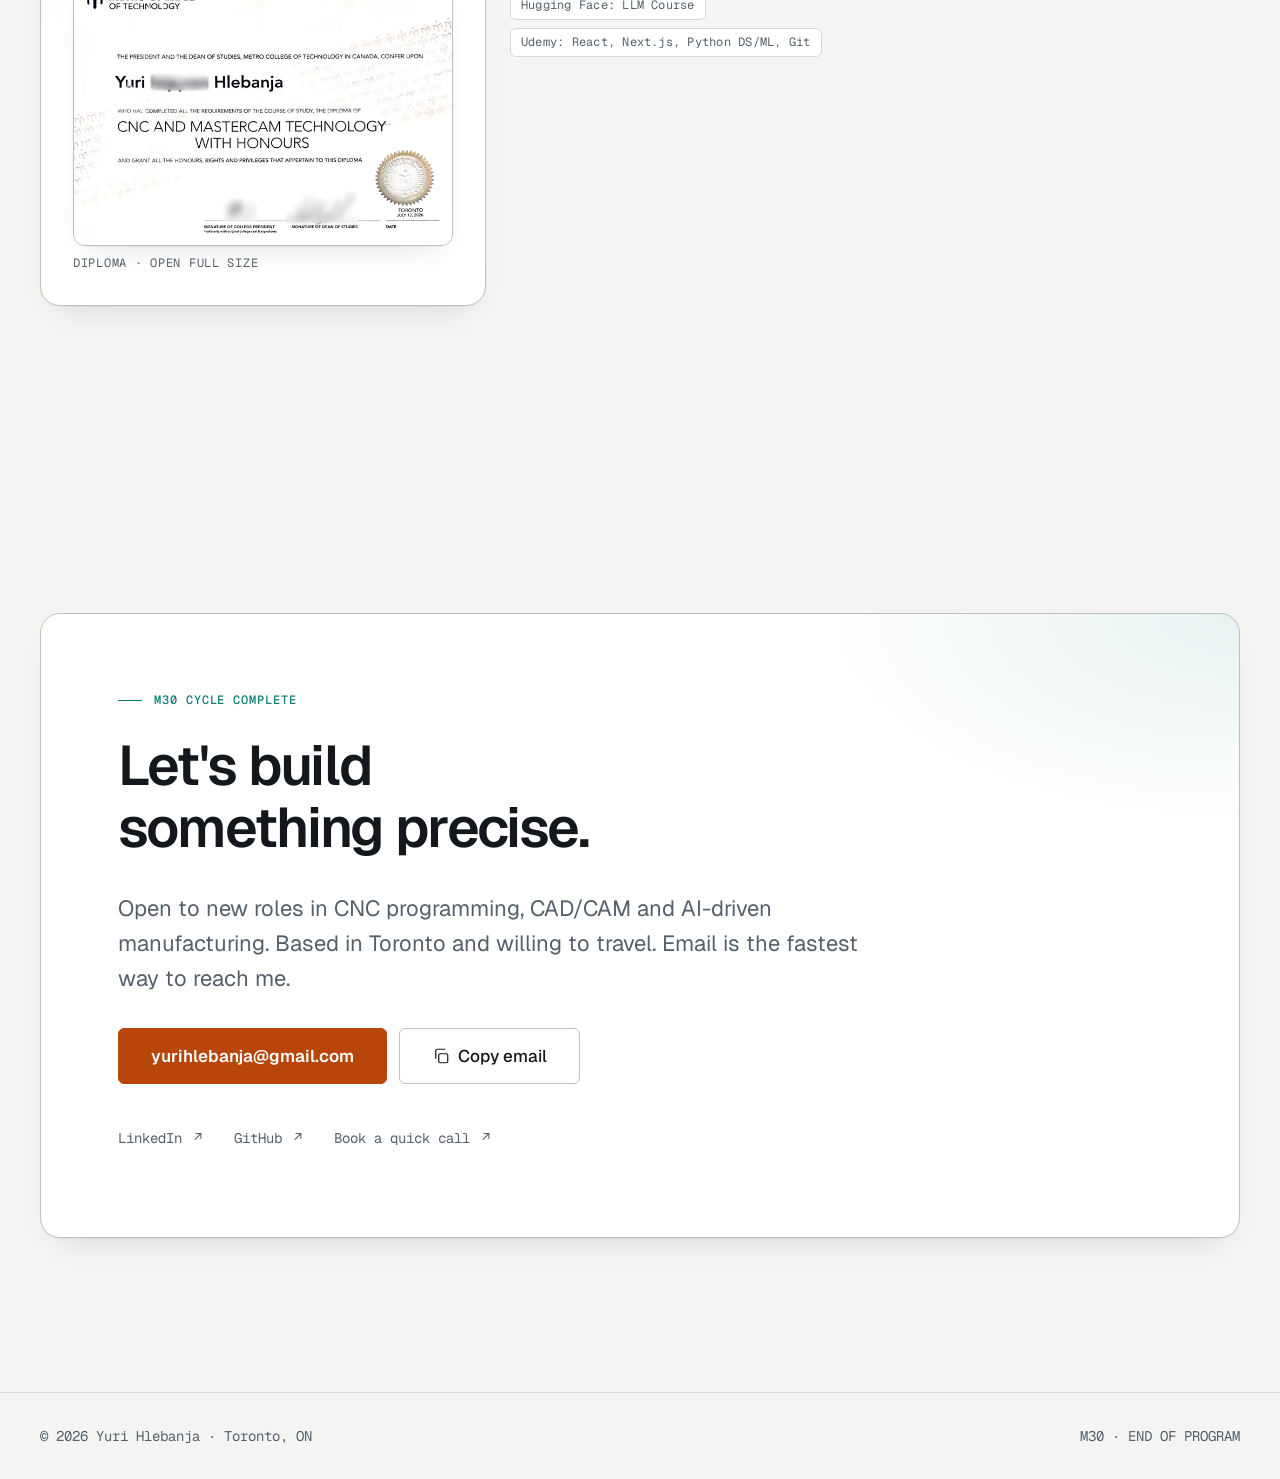
==== commit 9c8d5638: "Add Life Planner to the Software section Card with summary, tech chips, Today-view screenshot (sampl" ====
--- a/index.html
+++ b/index.html
@@ -470,6 +470,32 @@
             </a></p>
           </div>
         </article>
+
+        <article class="system system--flagship system--site" data-reveal>
+          <div class="system__copy">
+            <span class="part__tool mono">Desktop app · v0.1.1 · Linux</span>
+            <h3>Life Planner</h3>
+            <p class="system__pitch">A local-first, keyboard-driven planner that connects long-term goals to what actually happens each day.</p>
+            <ul class="system__points">
+              <li><strong>Goals to time blocks</strong>: 12-week cycles with at most 3 active goals, broken into projects and tasks, then dragged onto a 15-minute day timeline with a capacity bar that keeps 20% slack.</li>
+              <li><strong>Learns real durations</strong>: logs planned vs. actual time and computes a personal estimate multiplier that sizes new blocks.</li>
+              <li><strong>Rituals</strong>: morning plan (up to 3 most important tasks), evening shutdown where every open task gets a decision, and a weekly review with a 3-minute lite version.</li>
+              <li><strong>Humane habits</strong>: if-then plans with a validated cue, minimum version and backup plan; consistency scoring, "never miss twice" nudges, repair tokens and graduation instead of fragile streaks.</li>
+              <li>Sync-ready SQLite schema (time-ordered IDs, per-field change log, hybrid logical clocks), atomic writes, daily backups and full export; pure, unit-tested planning rules behind a swappable platform layer.</li>
+            </ul>
+            <ul class="chips" role="list"><li class="chip">Electron</li><li class="chip">React</li><li class="chip">SQLite</li><li class="chip">esbuild</li><li class="chip">Node test runner</li><li class="chip">.deb · AppImage</li></ul>
+            <p><a class="btn btn--primary" href="https://github.com/YurihTal/life-planner-showcase" target="_blank" rel="noopener">See screenshots &amp; design<span class="sr-only"> (opens in a new tab)</span>
+              <svg class="arrow" viewBox="0 0 24 24" fill="none" stroke="currentColor" stroke-width="1.8" stroke-linecap="round" stroke-linejoin="round" aria-hidden="true"><path d="M5 12h14M13 6l6 6-6 6"/></svg>
+            </a></p>
+          </div>
+          <figure class="shot">
+            <picture>
+              <source type="image/webp" srcset="img/life-planner-today-800.webp 800w, img/life-planner-today-1440.webp 1440w" sizes="(min-width: 1024px) 520px, 100vw" />
+              <img src="img/life-planner-today-800.jpg" width="800" height="500" loading="lazy" decoding="async" alt="Life Planner's Today view: three most important tasks, habit check-ins, a running time block and the day timeline." />
+            </picture>
+            <figcaption class="mono">LIFE PLANNER / TODAY VIEW · SAMPLE DATA</figcaption>
+          </figure>
+        </article>
       </div>
     </section>
 
--- a/css/site.css
+++ b/css/site.css
@@ -714,6 +714,10 @@
 @layer sections {
   .system--site { margin-top: var(--s-5); }
   .system--site .system__copy { max-width: 820px; }
+  .system--flagship.system--site .system__copy { max-width: none; }
+  .shot { margin: 0; border: 1px solid var(--line); border-radius: var(--r-md); overflow: hidden; background: var(--bg-sunken); align-self: start; }
+  .shot img { display: block; width: 100%; height: auto; }
+  .shot figcaption { font-size: var(--fs-label); letter-spacing: 0.08em; color: var(--text-muted); padding: var(--s-3) var(--s-4); border-top: 1px solid var(--line); }
 }
 
 /* ---------- ECHO case study (echo/index.html) ---------- */
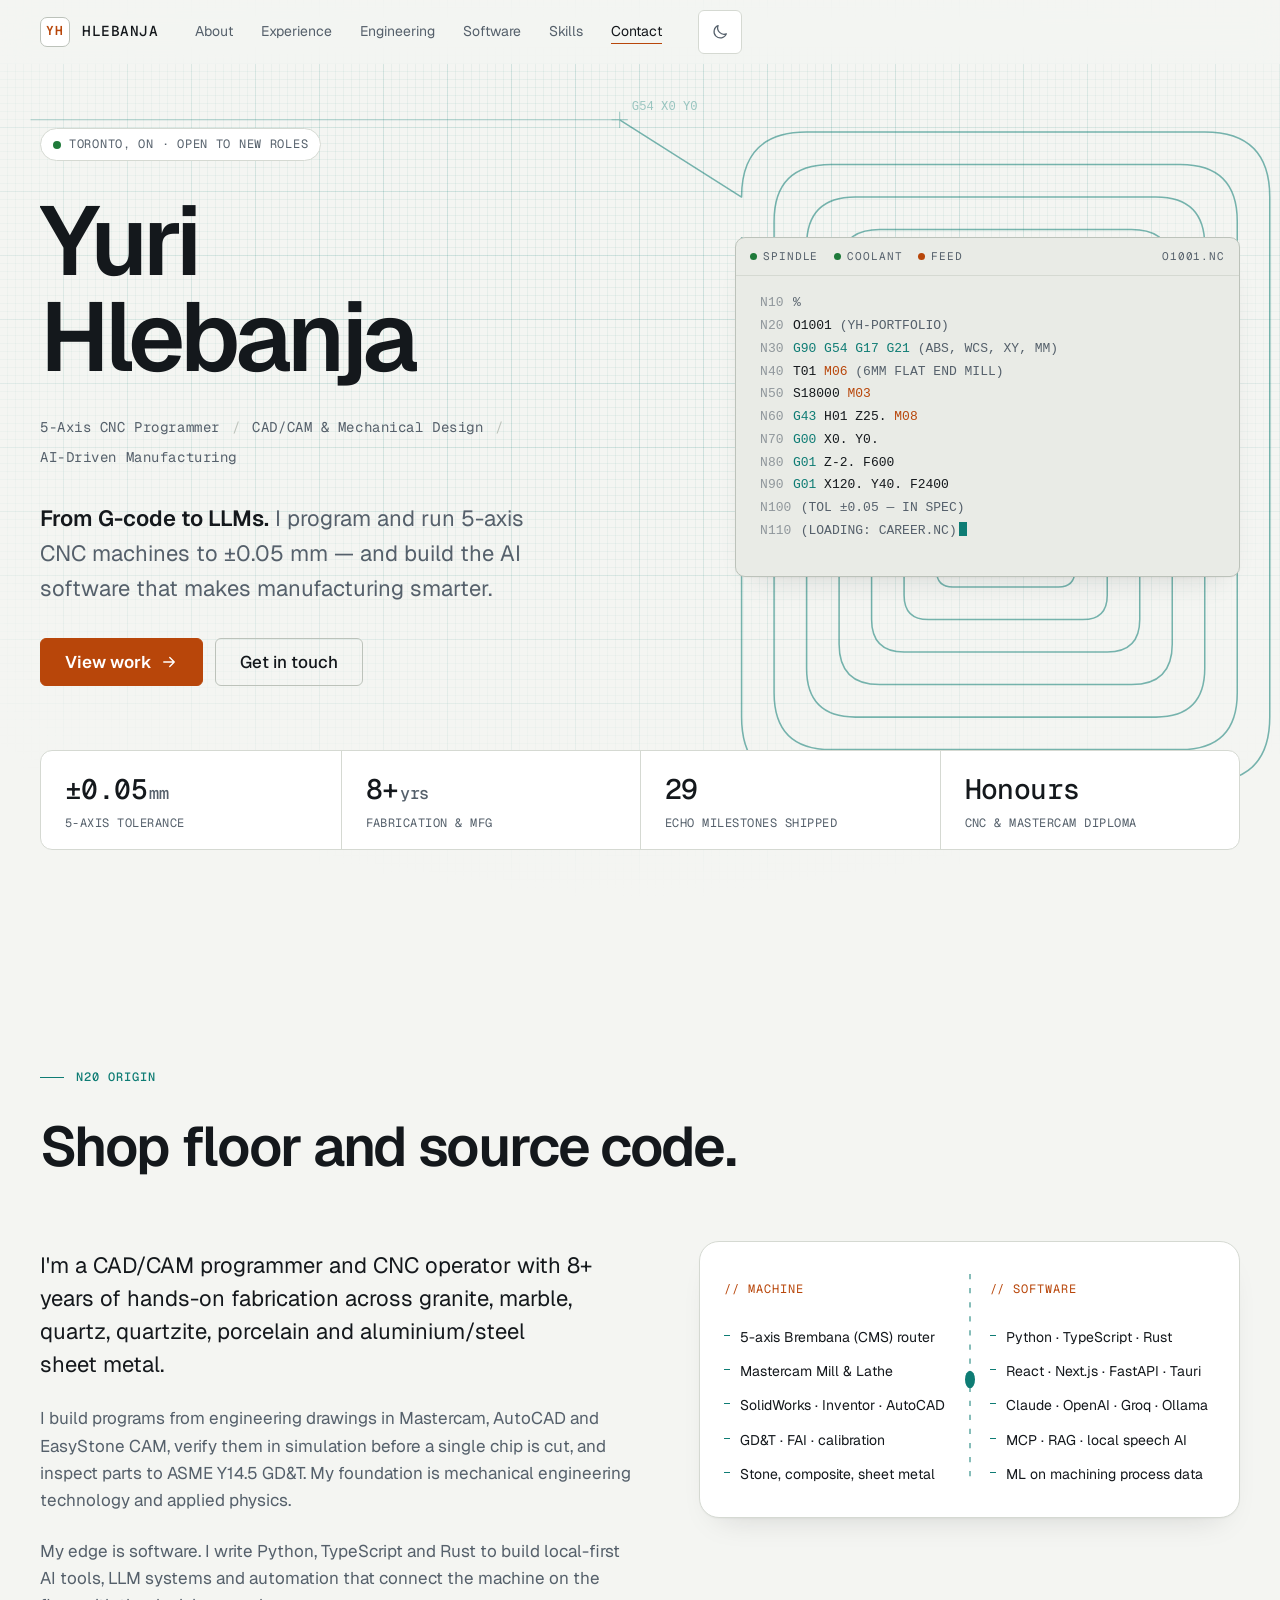
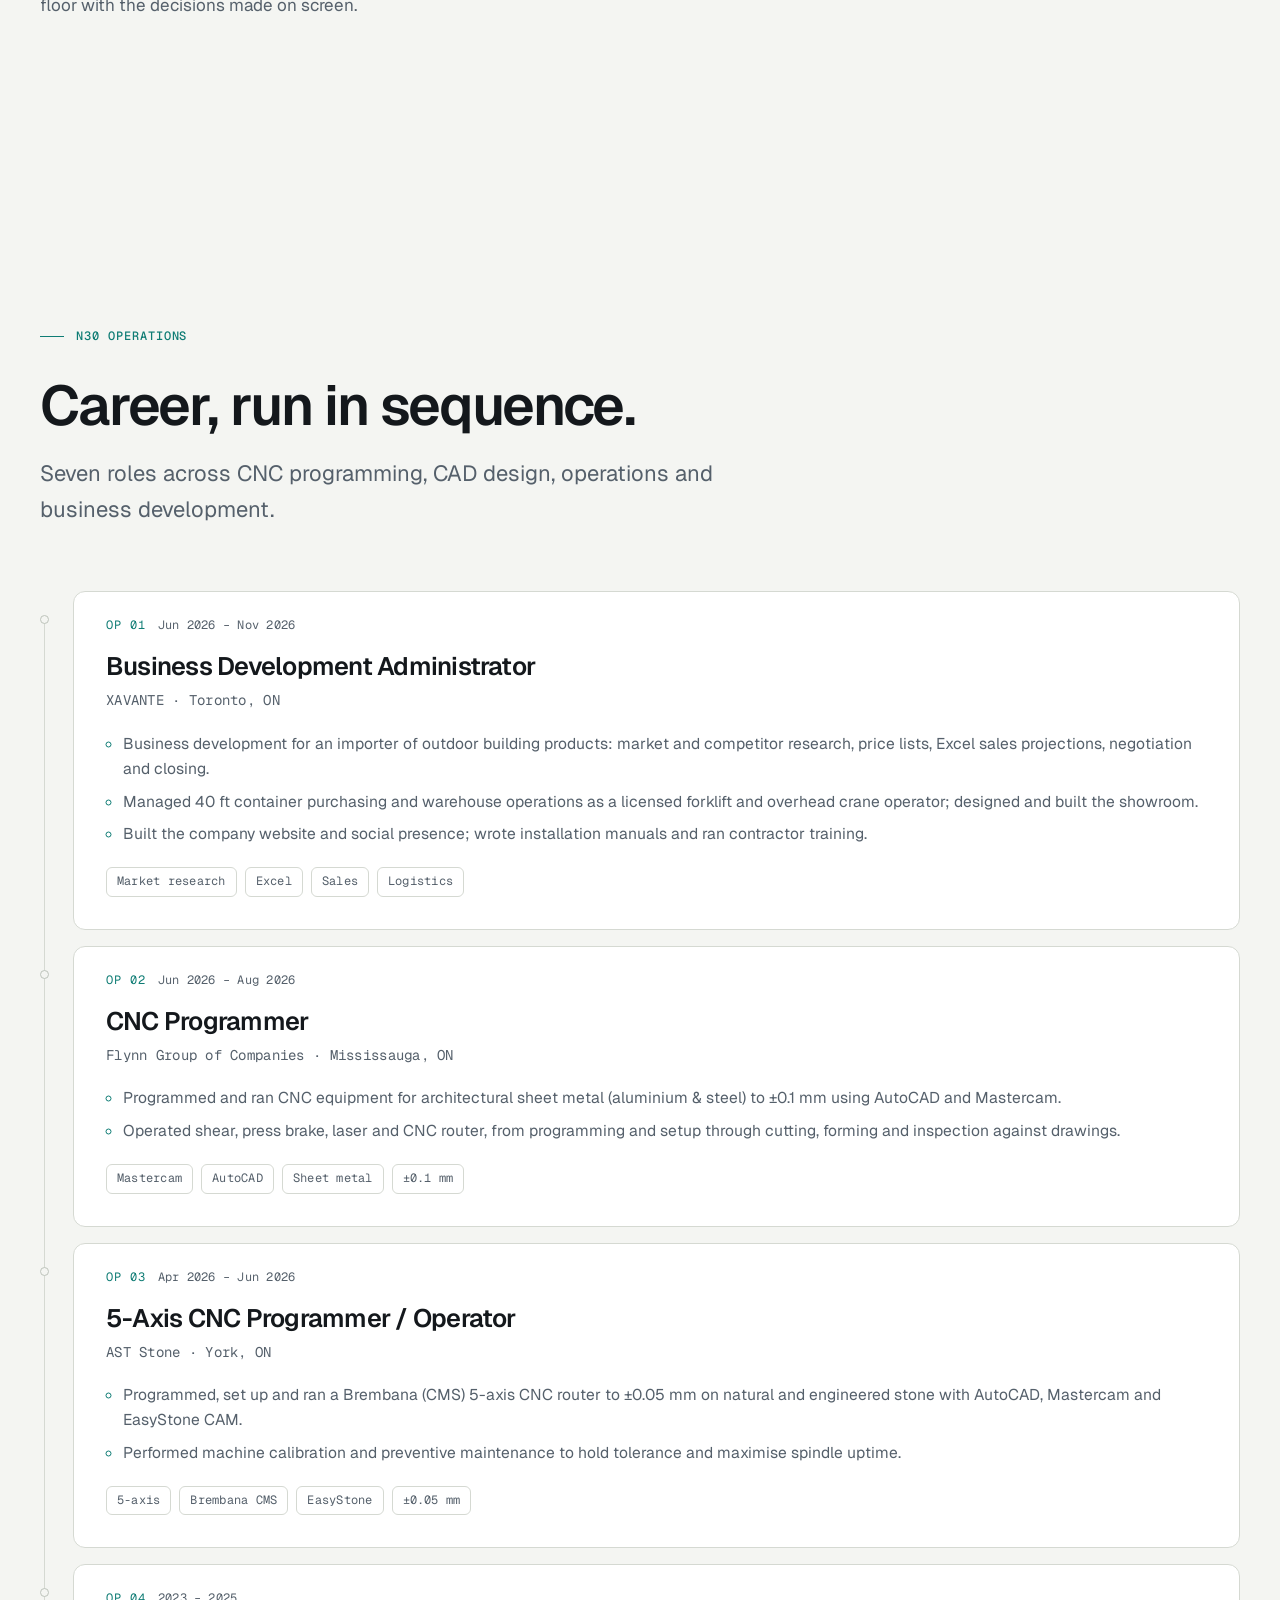
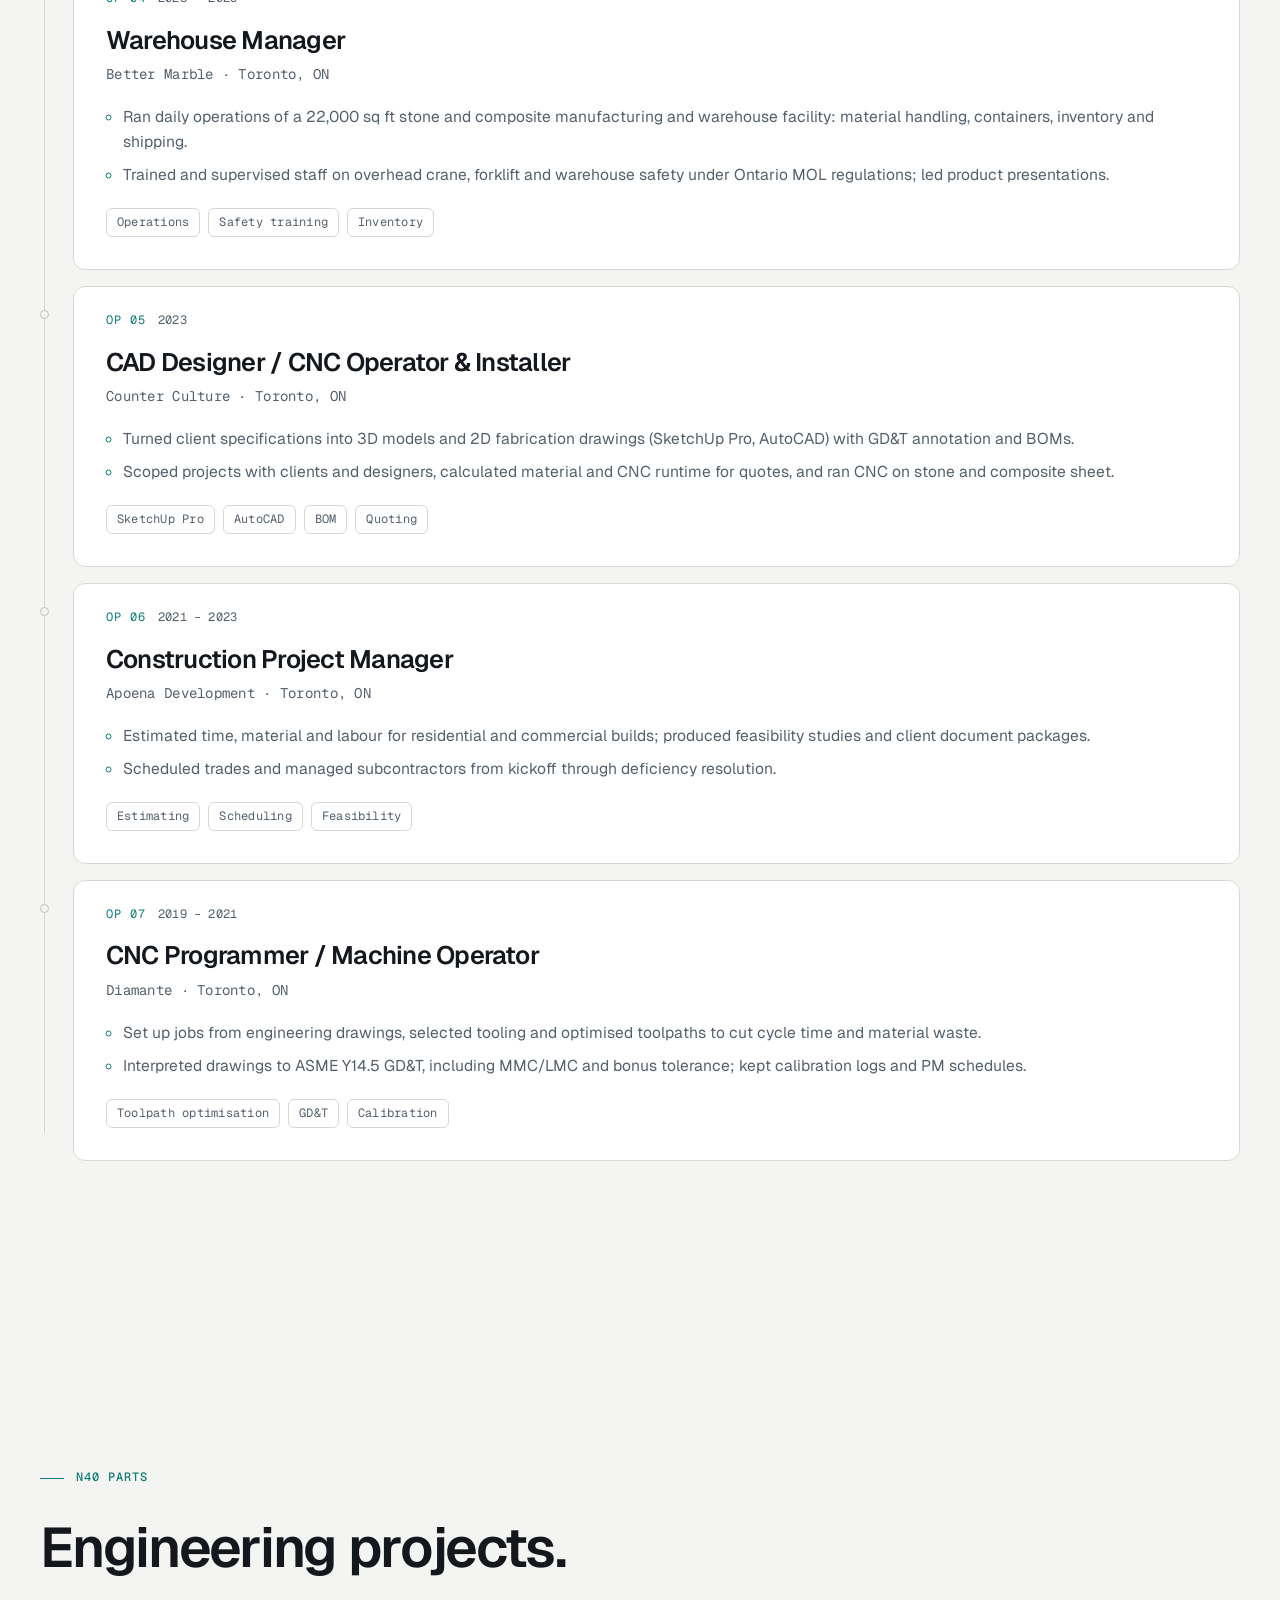
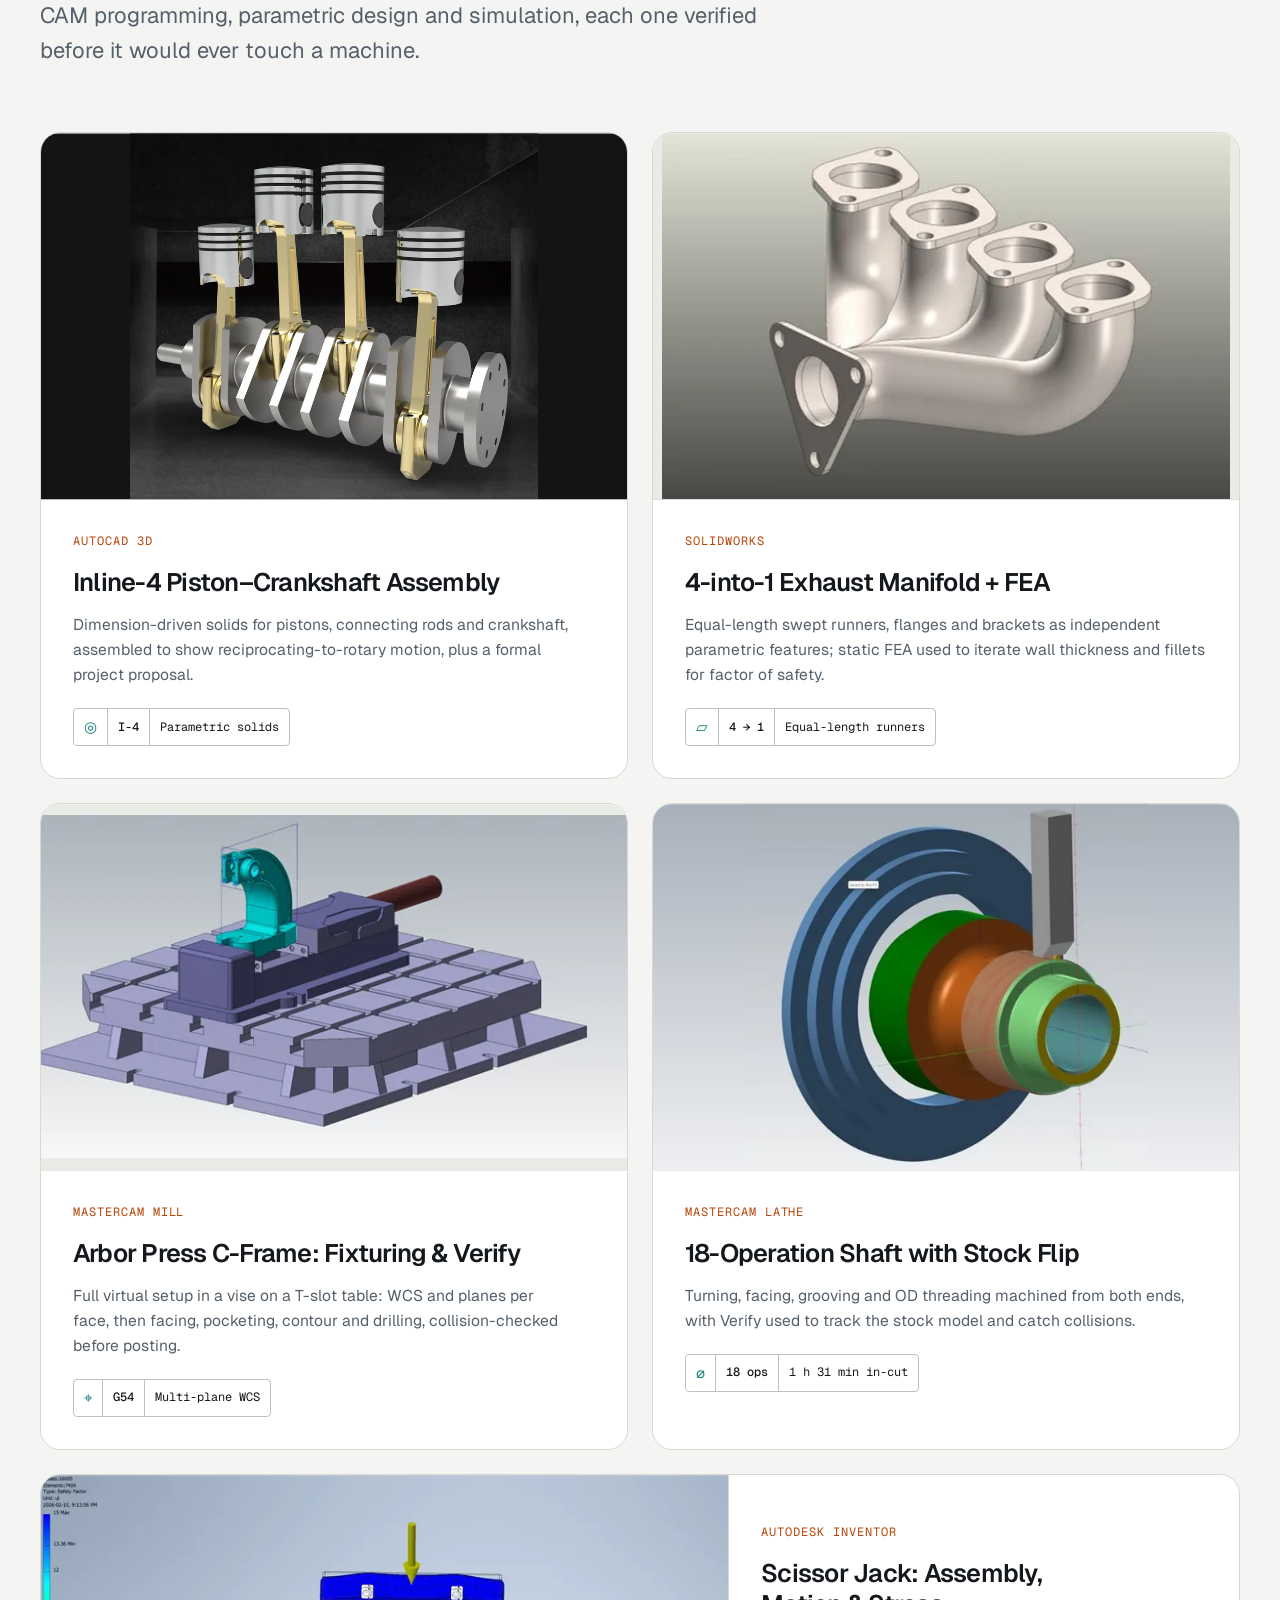
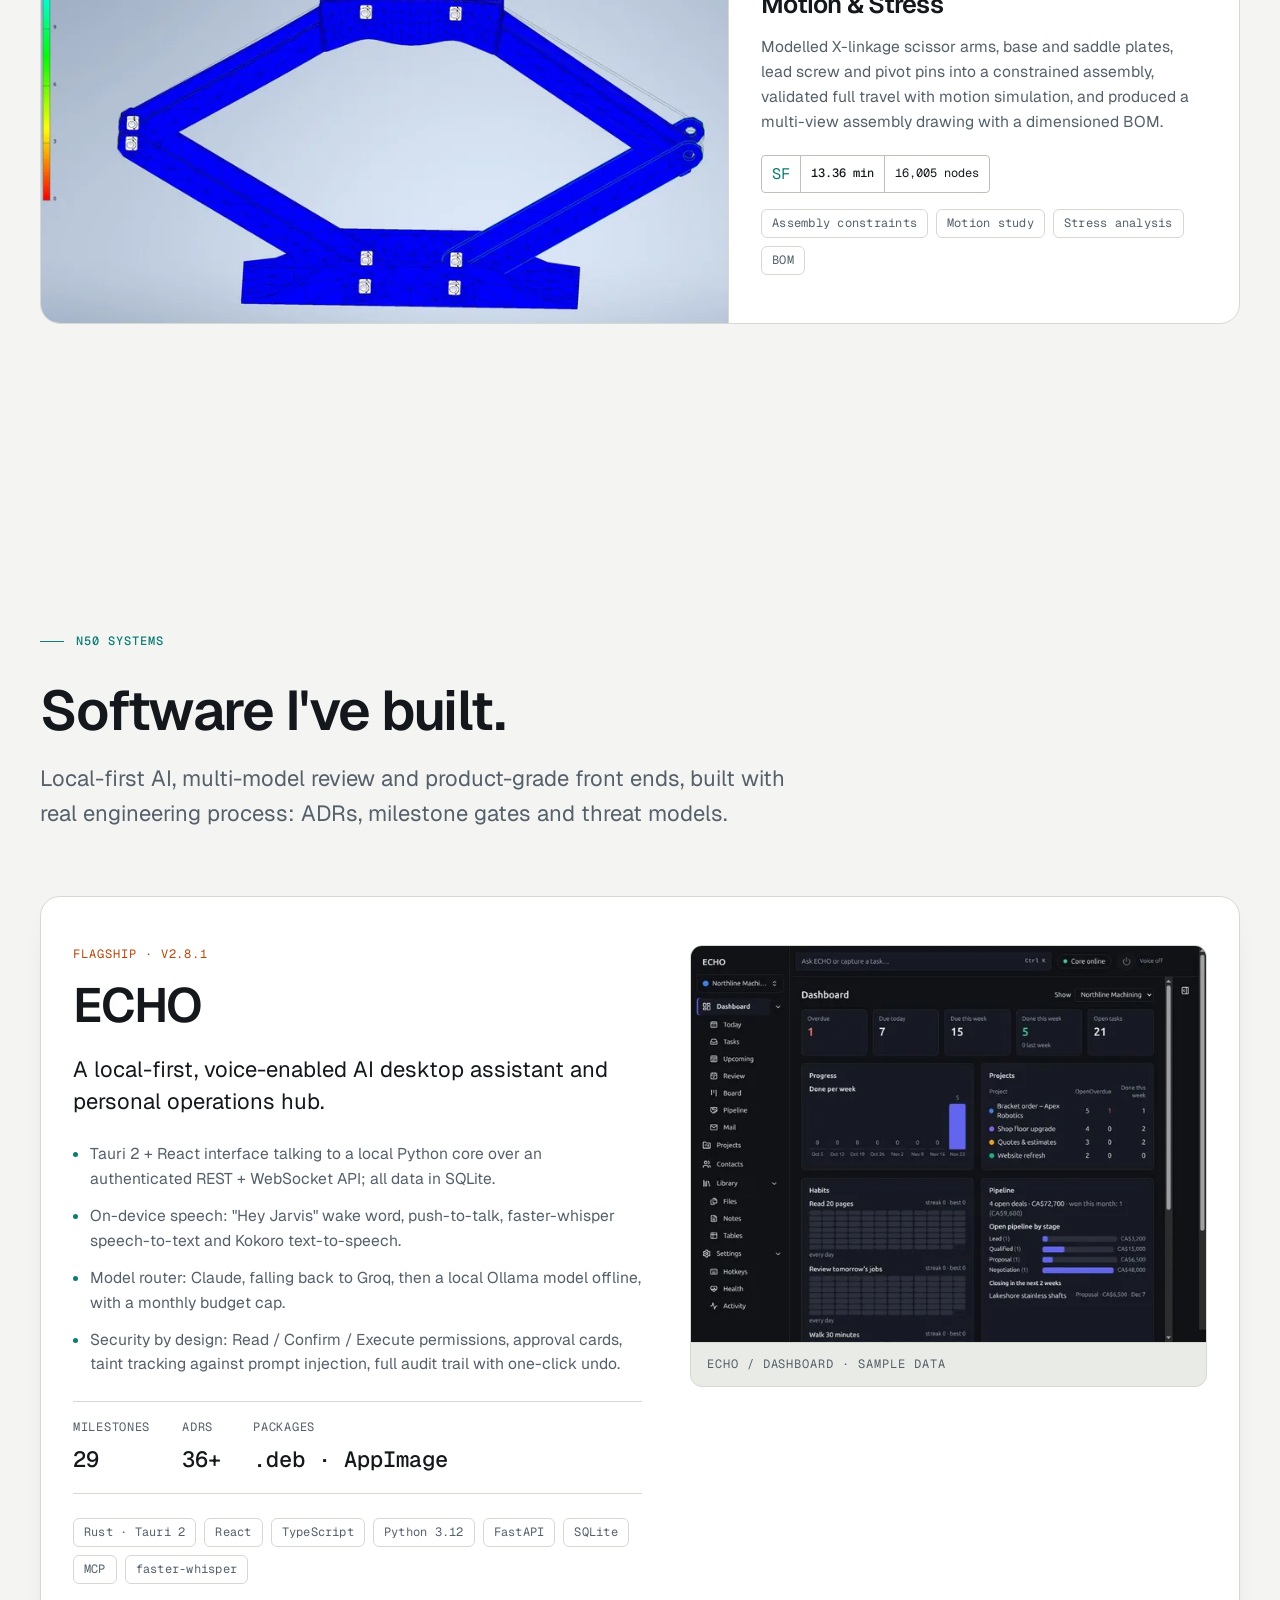
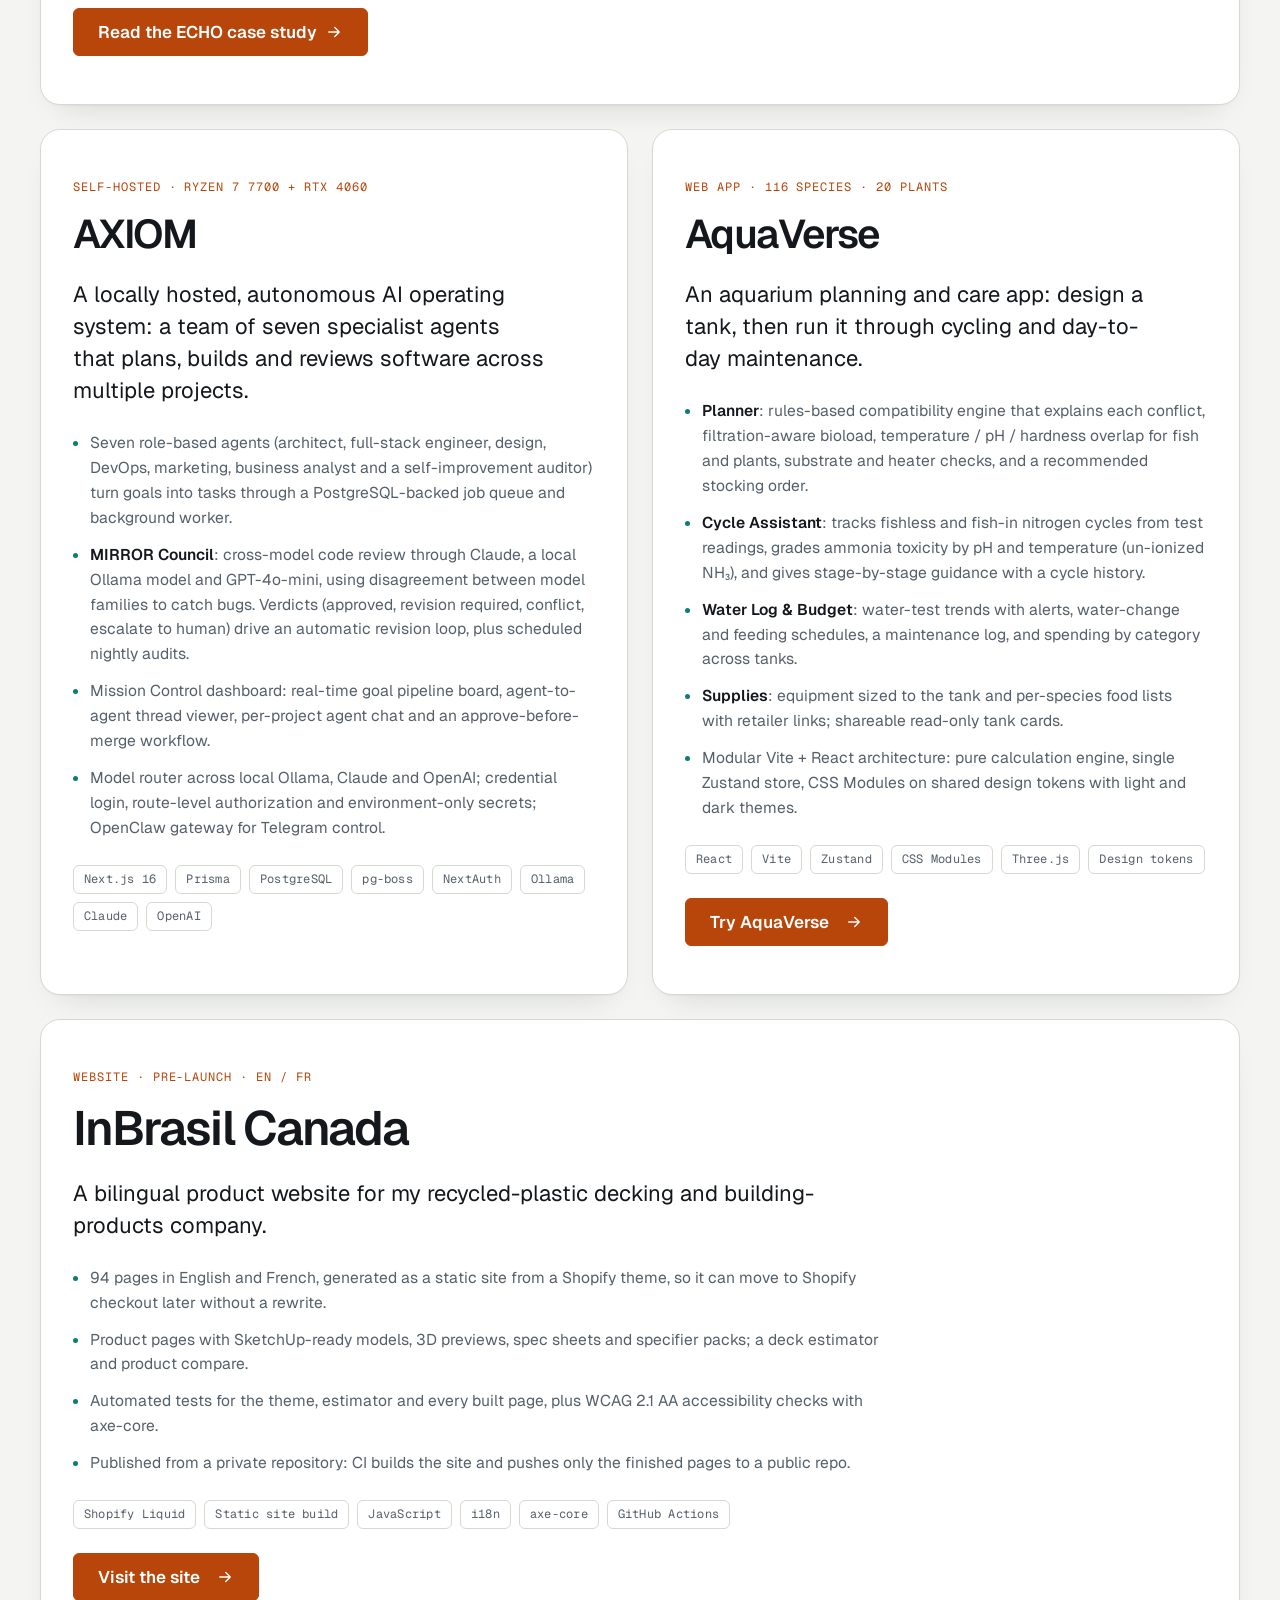
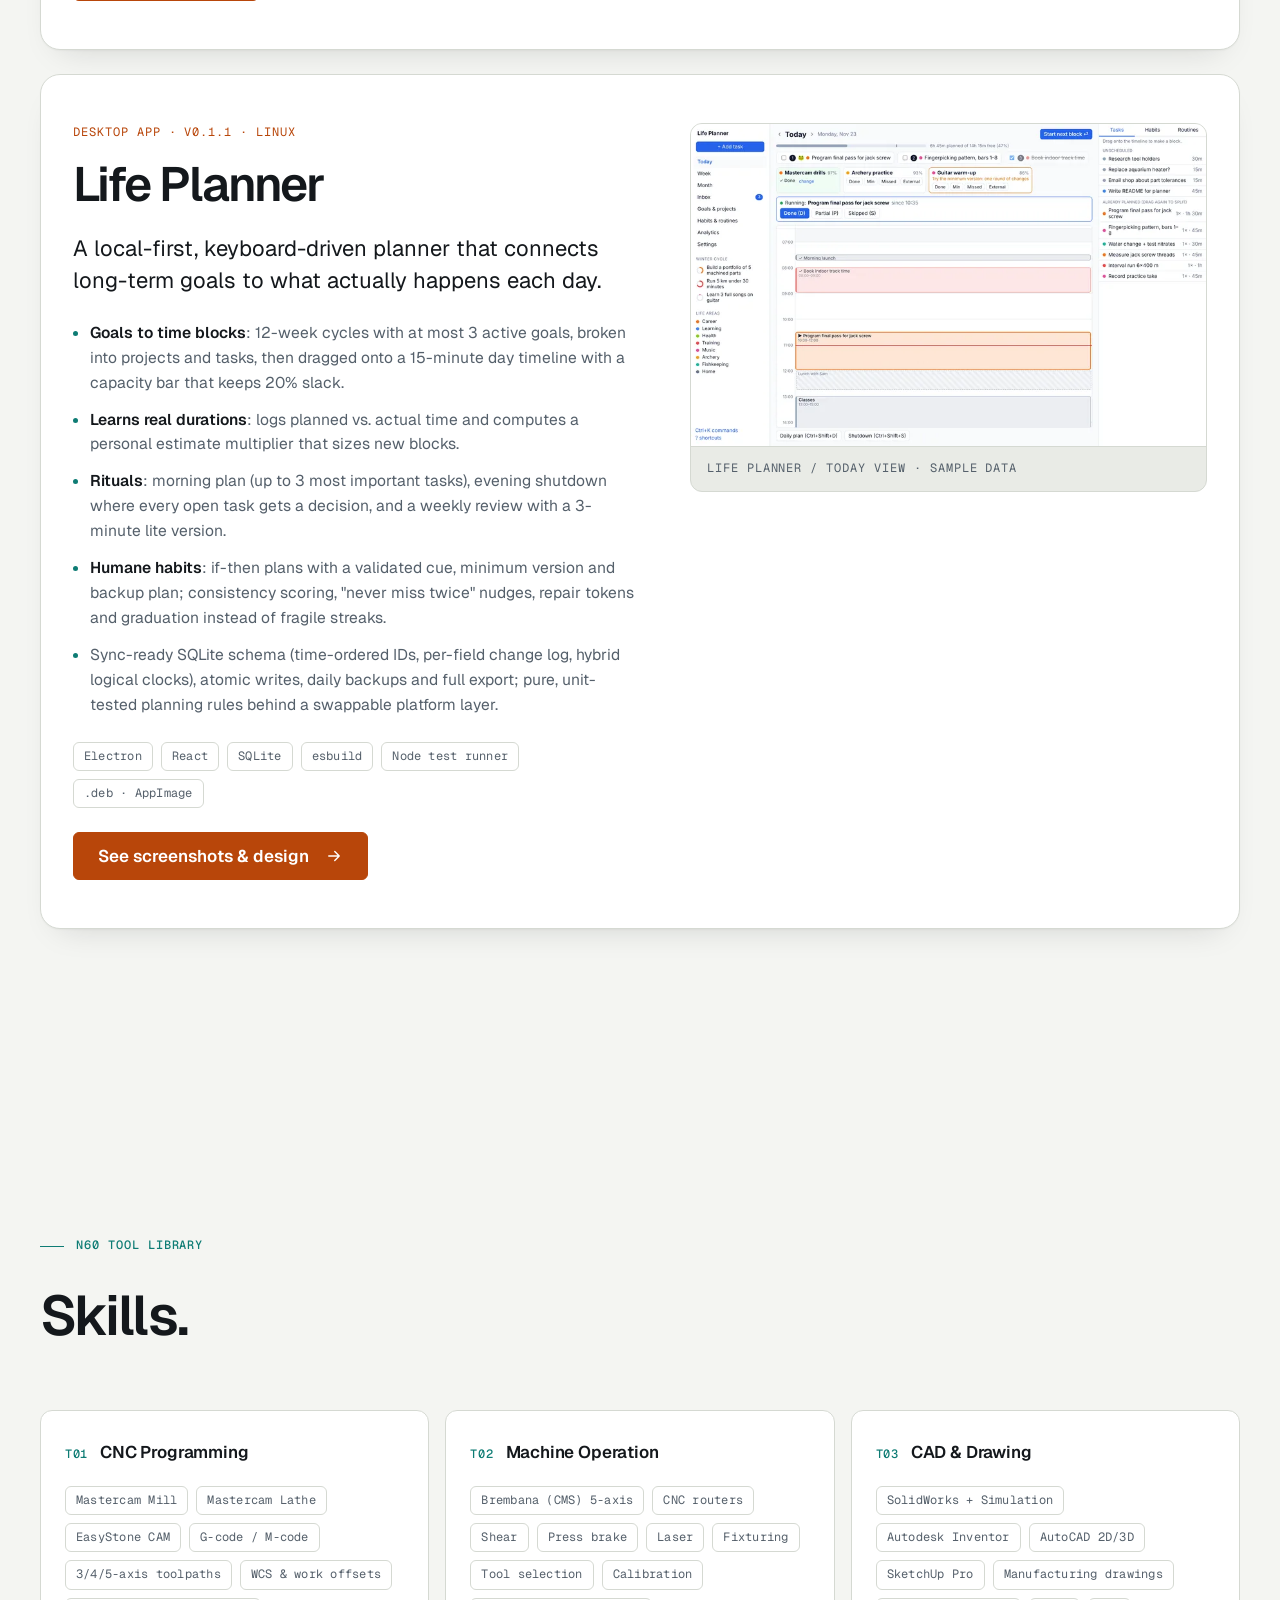
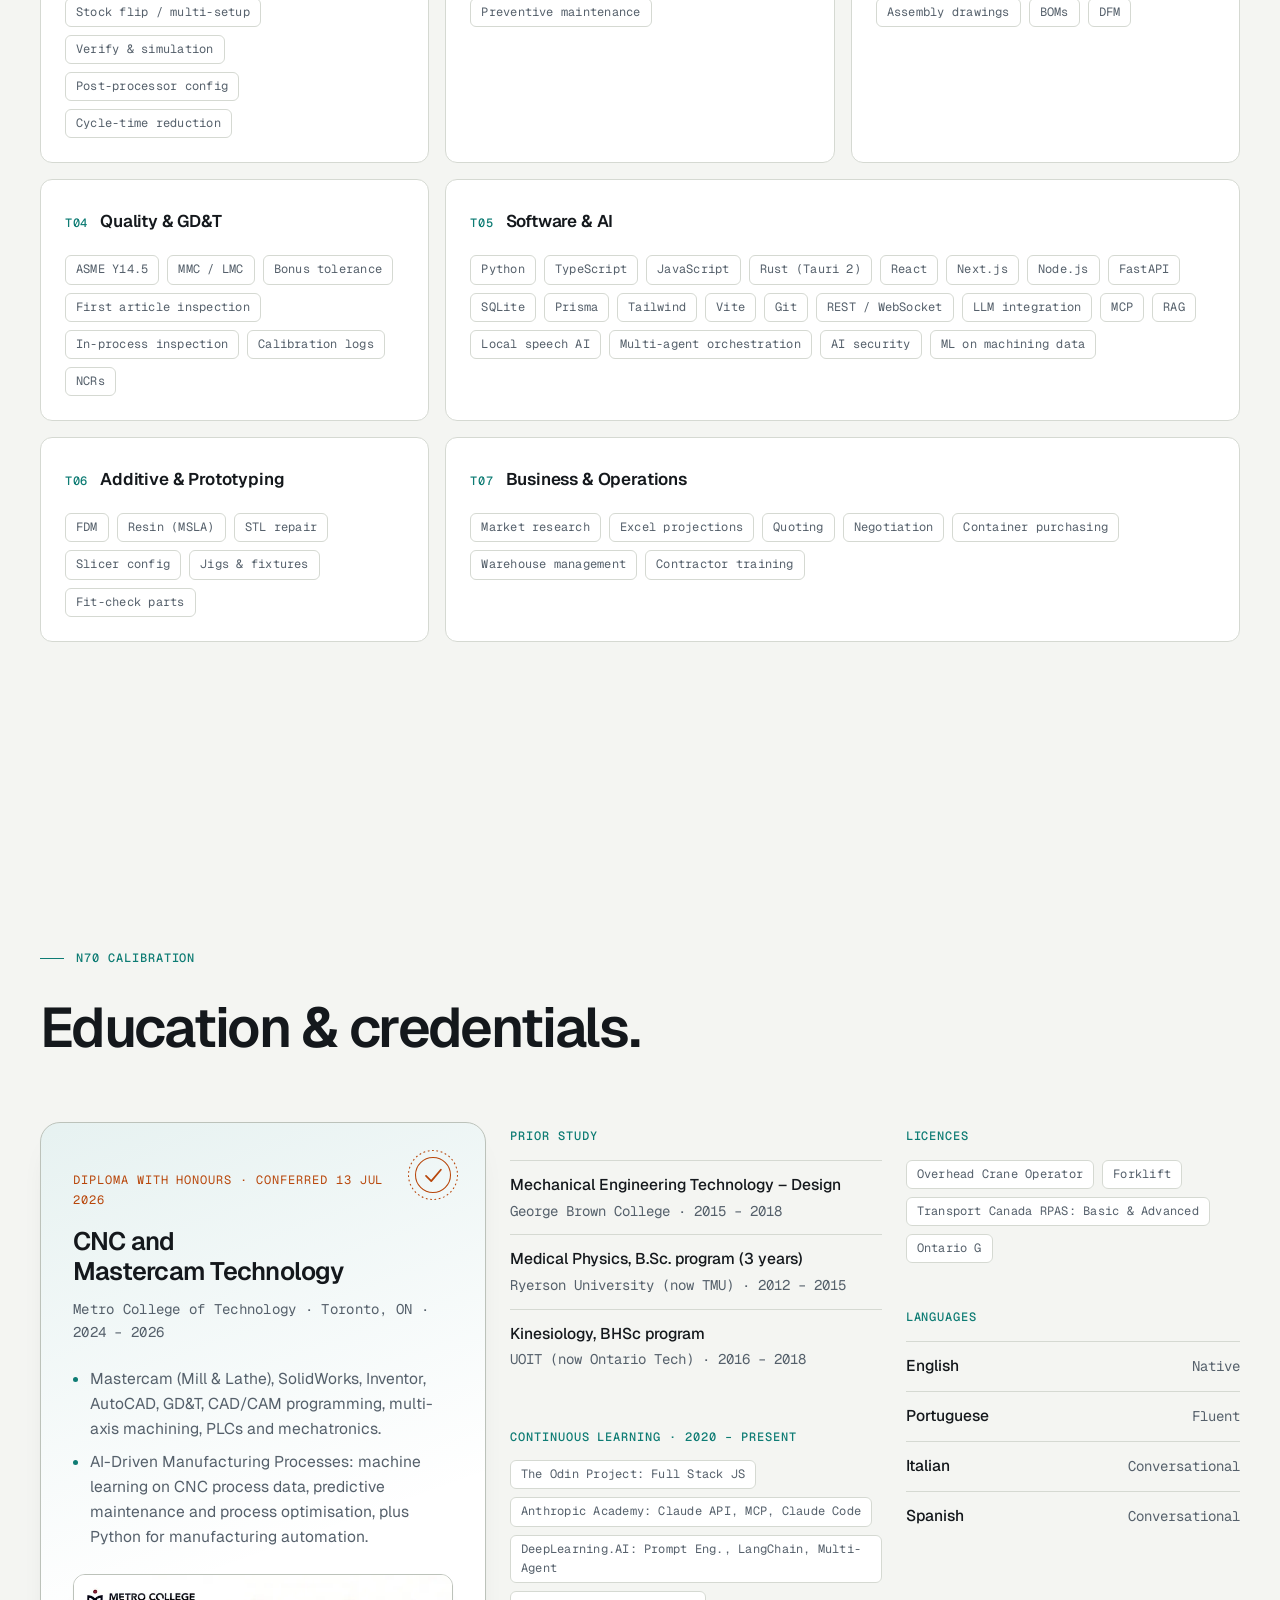
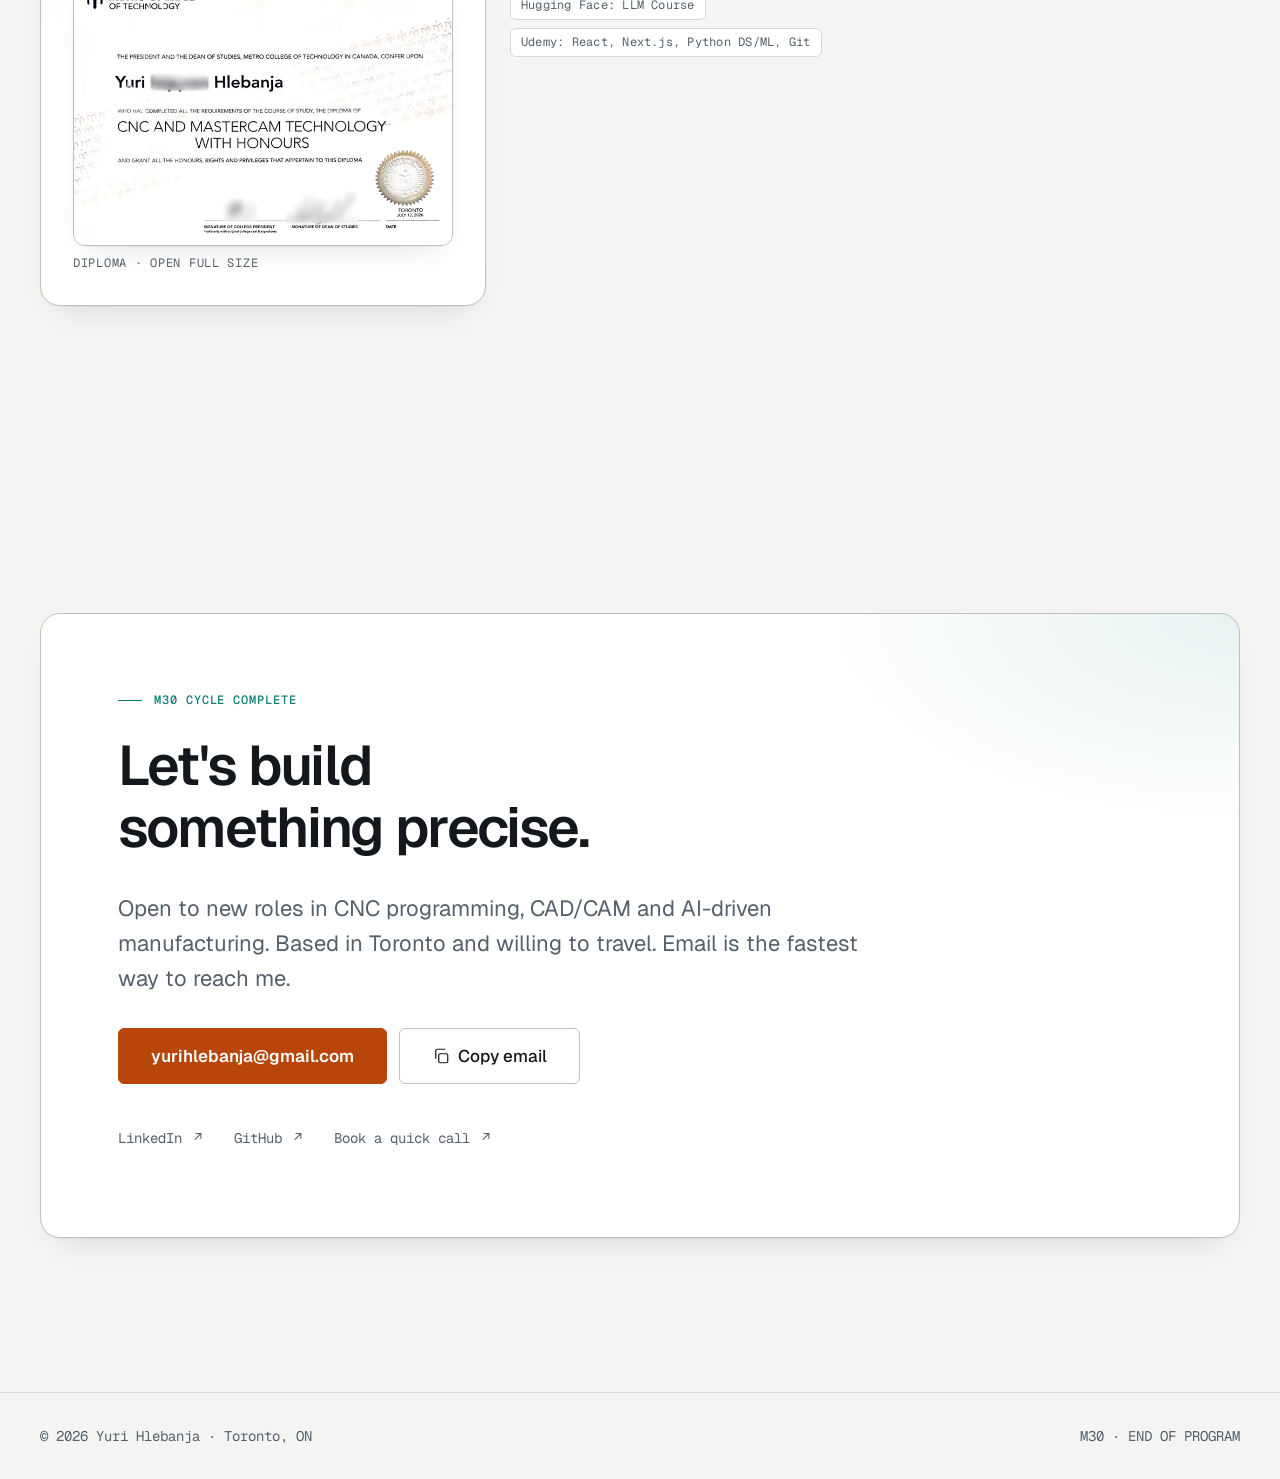
==== commit c8ec49fd: "Add ECHO screenshots: gallery on the case study, dashboard on the home page Twelve screens of ECHO 2" ====
--- a/index.html
+++ b/index.html
@@ -31,7 +31,7 @@
   <link rel="preconnect" href="https://fonts.googleapis.com" />
   <link rel="preconnect" href="https://fonts.gstatic.com" crossorigin />
   <link rel="stylesheet" href="https://fonts.googleapis.com/css2?family=Geist:wght@400;500;600&family=Geist+Mono:wght@400;500&display=swap" />
-  <link rel="stylesheet" href="css/site.css?v=20261121-2" />
+  <link rel="stylesheet" href="css/site.css?v=20261124-1" />
   <link rel="icon" href="data:image/svg+xml,%3Csvg xmlns='http://www.w3.org/2000/svg' viewBox='0 0 32 32'%3E%3Crect width='32' height='32' rx='7' fill='%230B0D10'/%3E%3Ctext x='16' y='21' text-anchor='middle' font-family='monospace' font-size='13' font-weight='600' fill='%23FF6A1A'%3EYH%3C/text%3E%3C/svg%3E" />
   <script src="js/main.js?v=20261121-2" defer></script>
   <script src="js/motion.js?v=20261121-2" defer></script>
@@ -398,22 +398,14 @@
               <svg class="arrow" viewBox="0 0 24 24" fill="none" stroke="currentColor" stroke-width="1.8" stroke-linecap="round" stroke-linejoin="round" aria-hidden="true"><path d="M5 12h14M13 6l6 6-6 6"/></svg>
             </a></p>
           </div>
-          <figure class="schematic" aria-label="ECHO architecture diagram">
-            <figcaption class="schematic__cap mono">ECHO / ARCHITECTURE</figcaption>
-            <div class="schem">
-              <div class="node node--ui"><b>Desktop UI</b><span>Tauri 2 · React</span></div>
-              <div class="wire" aria-hidden="true"><span>REST + WS · auth</span></div>
-              <div class="node node--core"><b>Python core</b><span>FastAPI · SQLite</span></div>
-              <div class="schem__row">
-                <div class="node"><b>Model router</b><span>Claude → Groq → Ollama</span></div>
-                <div class="node"><b>Speech</b><span>wake · STT · TTS</span></div>
-              </div>
-              <div class="schem__row">
-                <div class="node"><b>MCP</b><span>Notion · Calendar · Gmail · Drive</span></div>
-                <div class="node"><b>Guardrails</b><span>R/C/E · taint · undo</span></div>
-              </div>
-              <div class="node node--edge"><b>Telegram bot</b><span>remote chat · approvals</span></div>
-            </div>
+          <figure class="shot">
+            <a href="echo/#screens" aria-label="See all ECHO screens">
+              <picture>
+                <source type="image/webp" srcset="img/echo/echo-dashboard-640.webp 640w, img/echo/echo-dashboard.webp 1083w" sizes="(min-width: 1024px) 520px, 100vw" />
+                <img src="img/echo/echo-dashboard-640.jpg" srcset="img/echo/echo-dashboard-640.jpg 640w, img/echo/echo-dashboard.jpg 1083w" sizes="(min-width: 1024px) 520px, 100vw" width="1083" height="834" loading="lazy" decoding="async" alt="ECHO's dashboard: overdue, due today, due this week and done counts, progress per week, projects, habits and the deal pipeline." />
+              </picture>
+            </a>
+            <figcaption class="mono">ECHO / DASHBOARD · SAMPLE DATA</figcaption>
           </figure>
         </article>
 
--- a/css/site.css
+++ b/css/site.css
@@ -717,6 +717,7 @@
   .system--flagship.system--site .system__copy { max-width: none; }
   .shot { margin: 0; border: 1px solid var(--line); border-radius: var(--r-md); overflow: hidden; background: var(--bg-sunken); align-self: start; }
   .shot img { display: block; width: 100%; height: auto; }
+  .shot > a { display: block; }
   .shot figcaption { font-size: var(--fs-label); letter-spacing: 0.08em; color: var(--text-muted); padding: var(--s-3) var(--s-4); border-top: 1px solid var(--line); }
 }
 
@@ -733,6 +734,12 @@
   .echo-table tbody th { font-weight: 600; width: 34%; }
   .echo-table td { color: var(--text-muted); }
   .echo-checks { margin-top: var(--s-6); }
+  .echo-gallery { display: grid; gap: var(--s-5); grid-template-columns: 1fr; }
+  @media (min-width: 900px) { .echo-gallery { grid-template-columns: 1fr 1fr; } }
+  .echo-shot a { display: block; }
+  .echo-shot a:focus-visible { outline: 2px solid var(--accent); outline-offset: -2px; }
+  .echo-shot img { transition: opacity var(--dur-sm) ease; }
+  .echo-shot a:hover img { opacity: 0.88; }
   .echo-checks dd { font-size: 1rem; }
   @media (max-width: 639px) {
     .echo-table, .echo-table tbody, .echo-table tr, .echo-table th, .echo-table td { display: block; width: auto; }
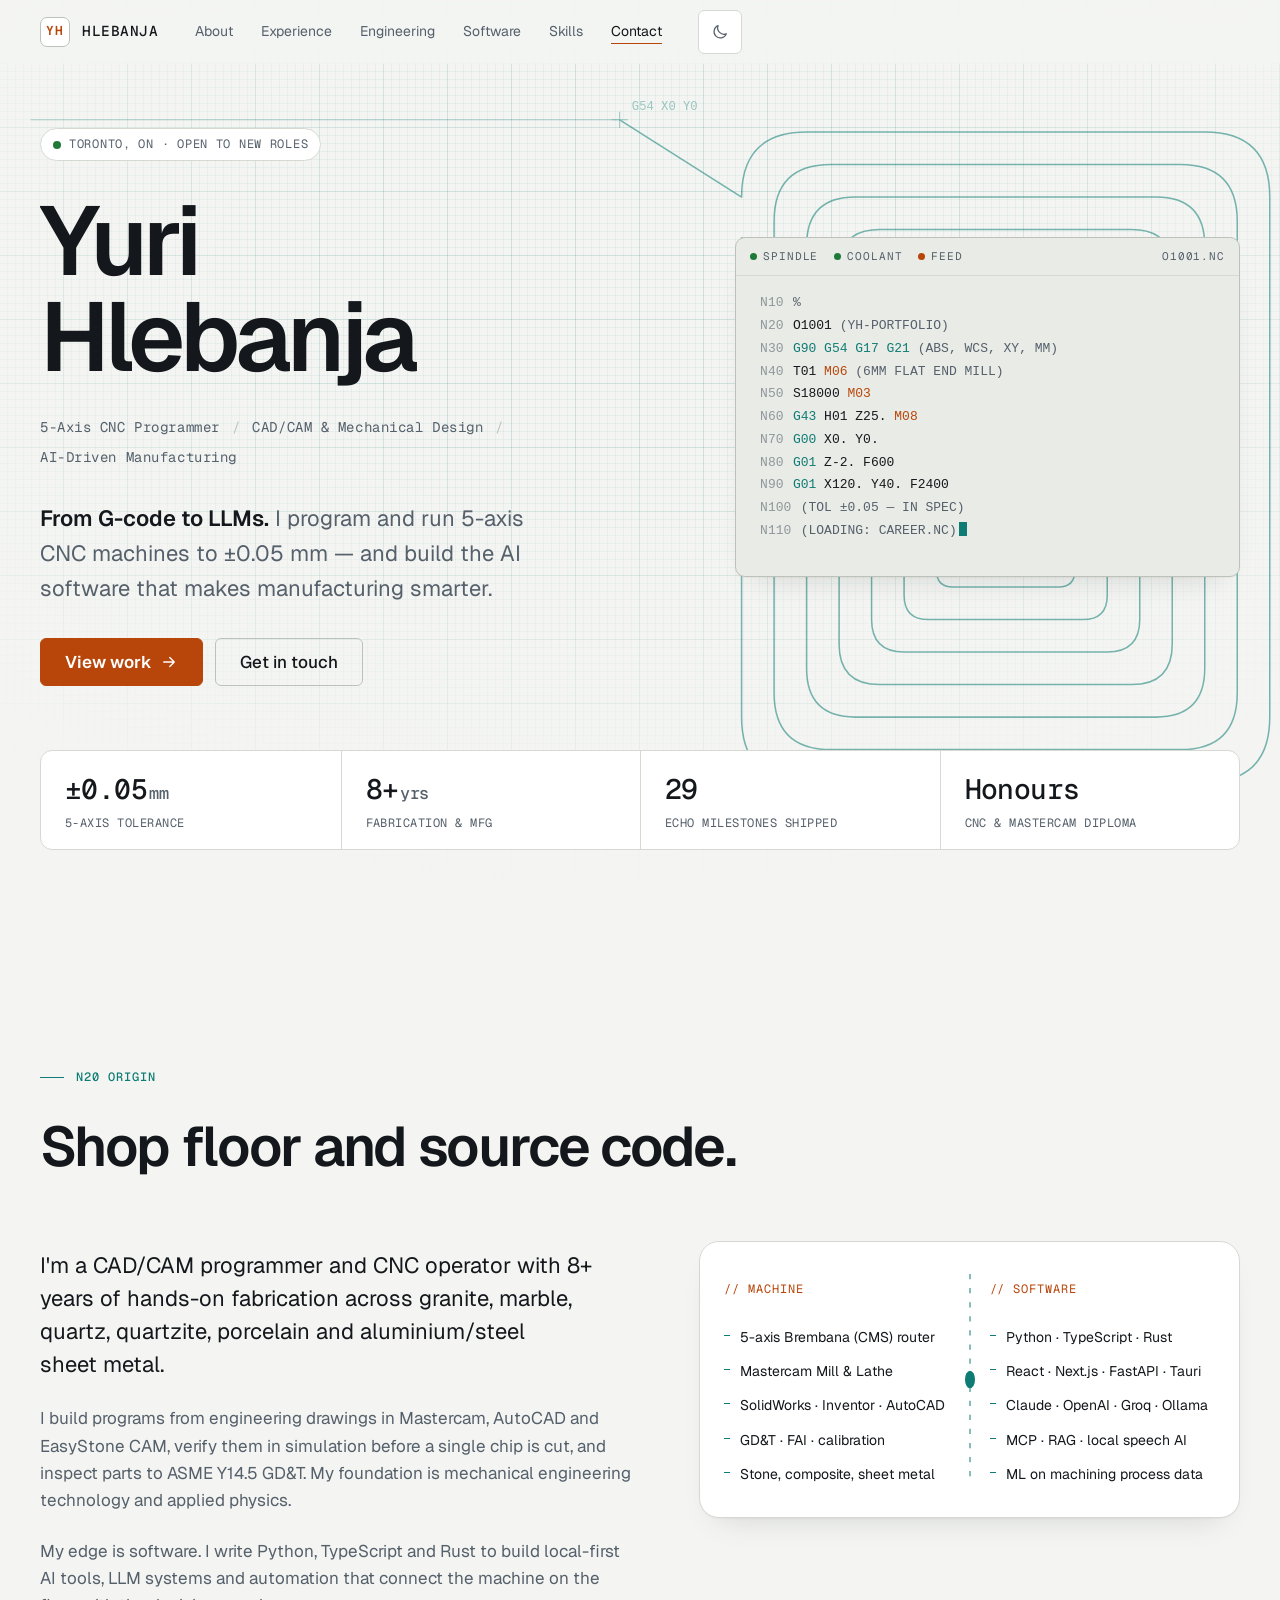
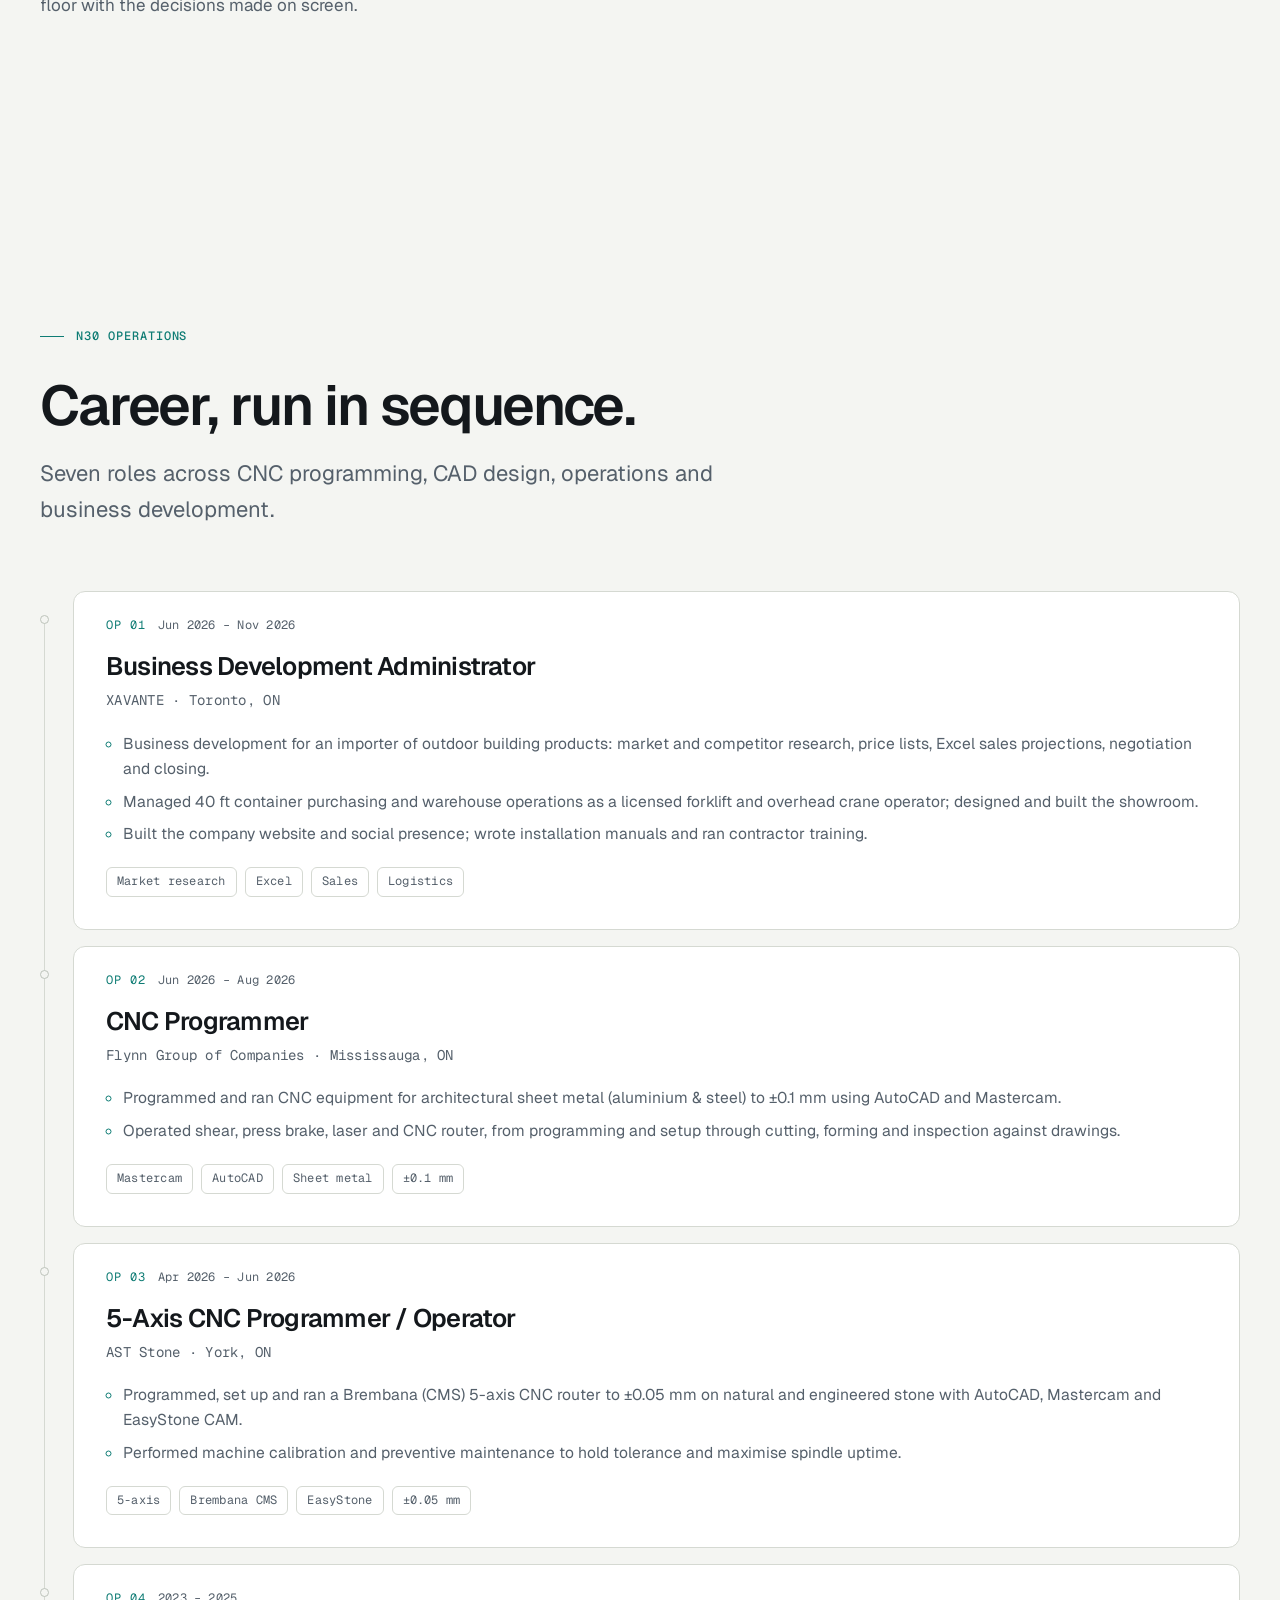
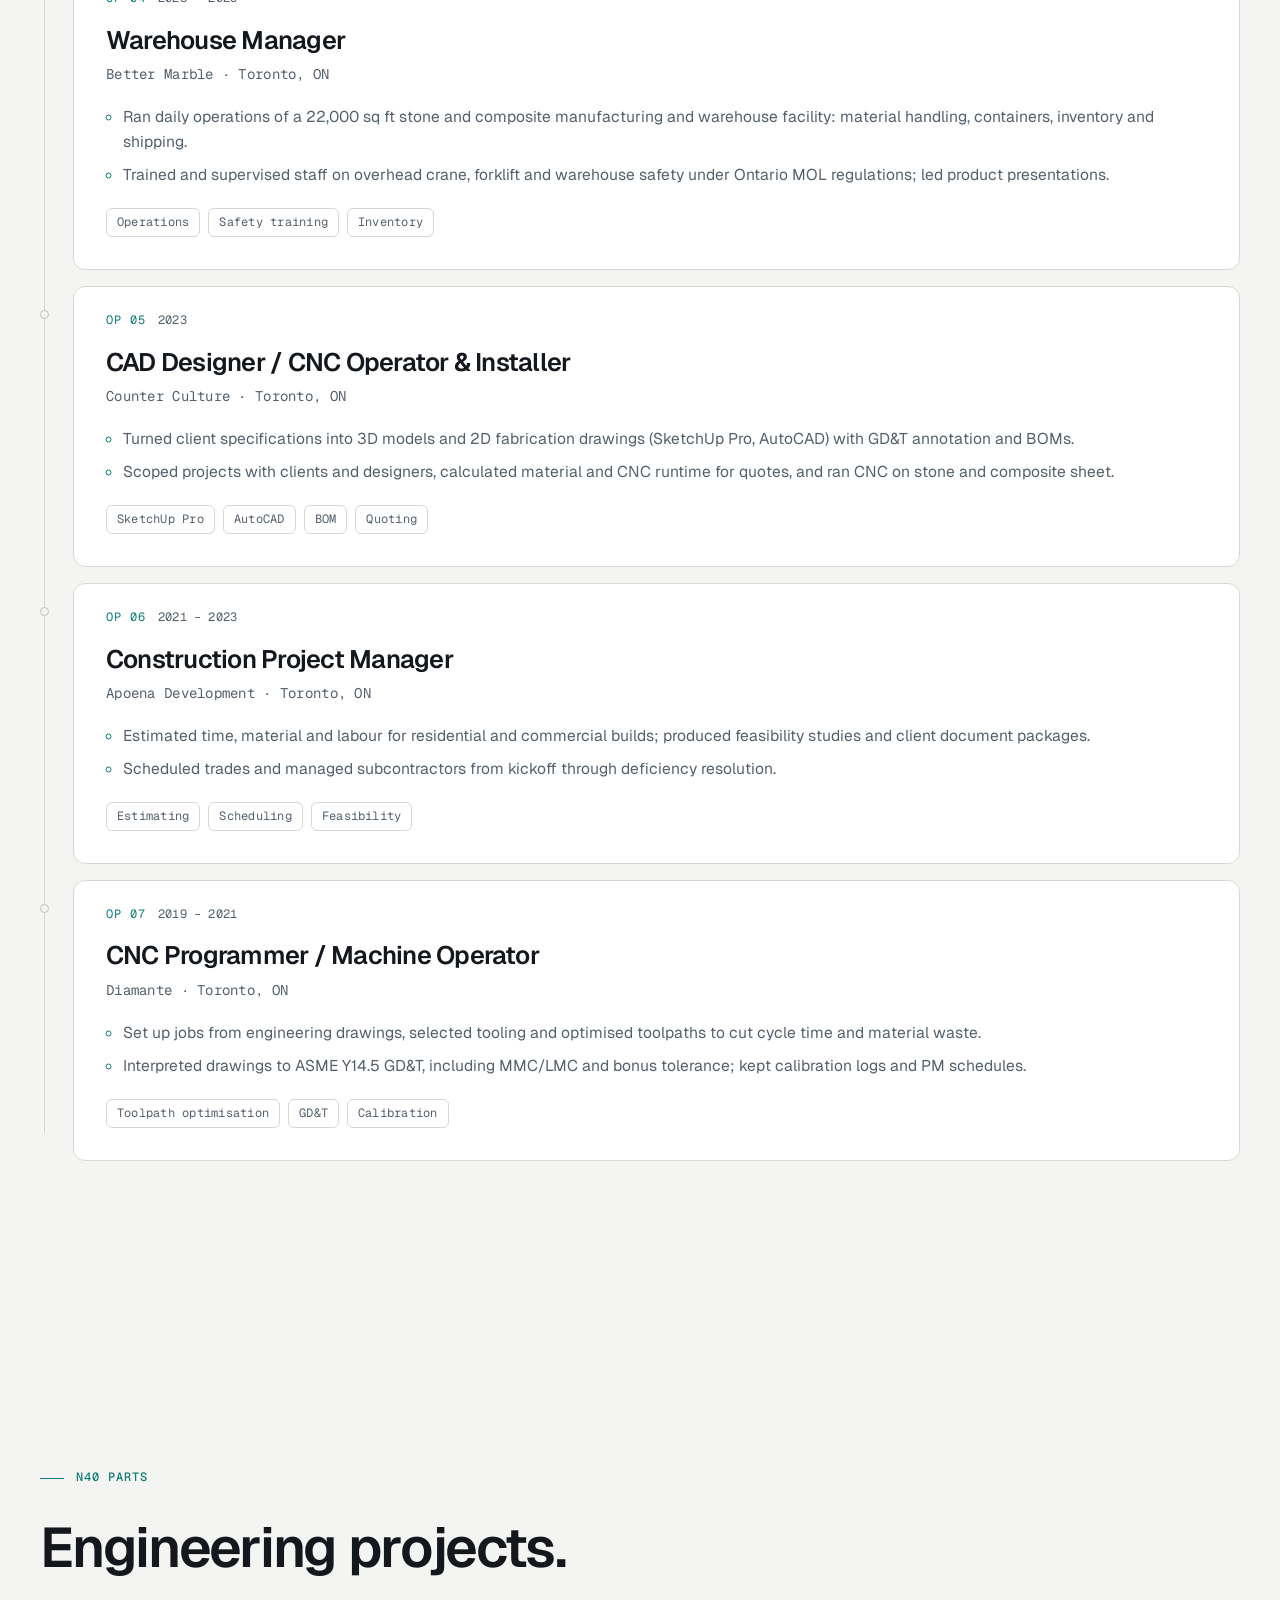
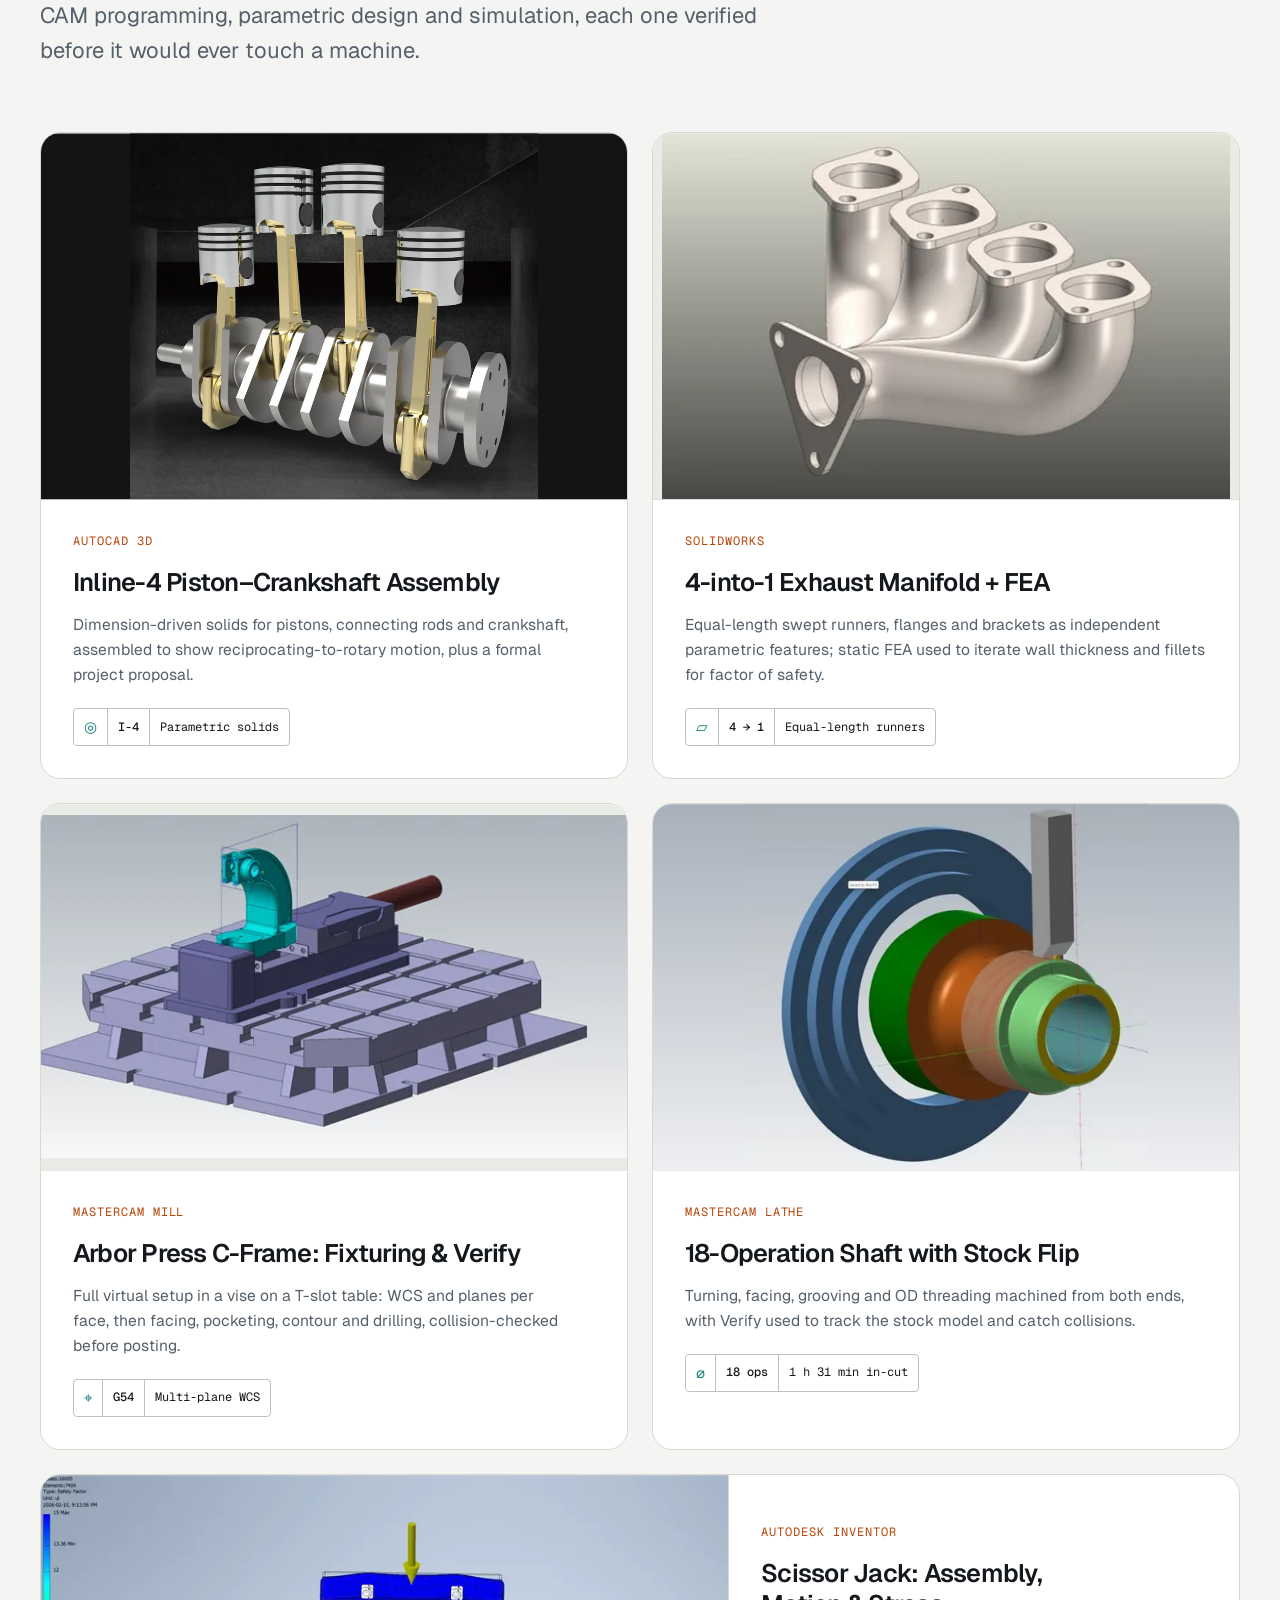
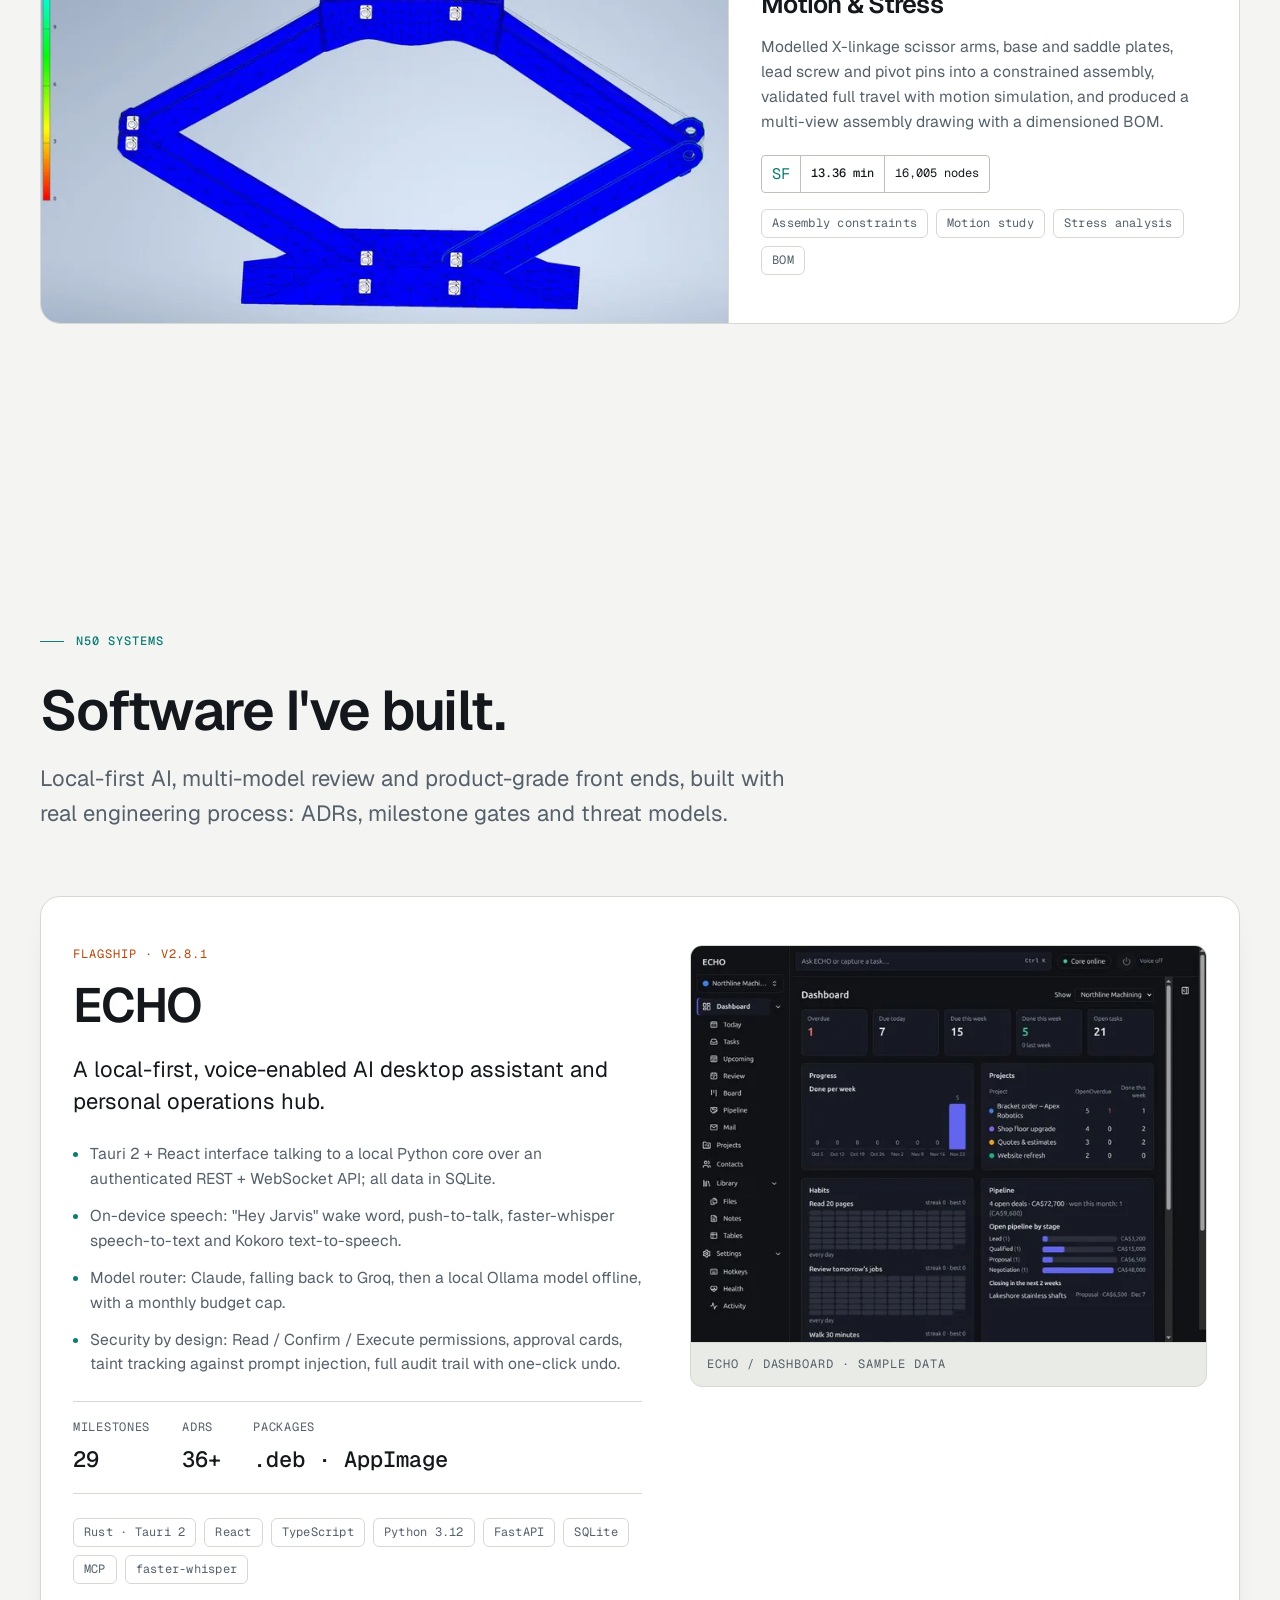
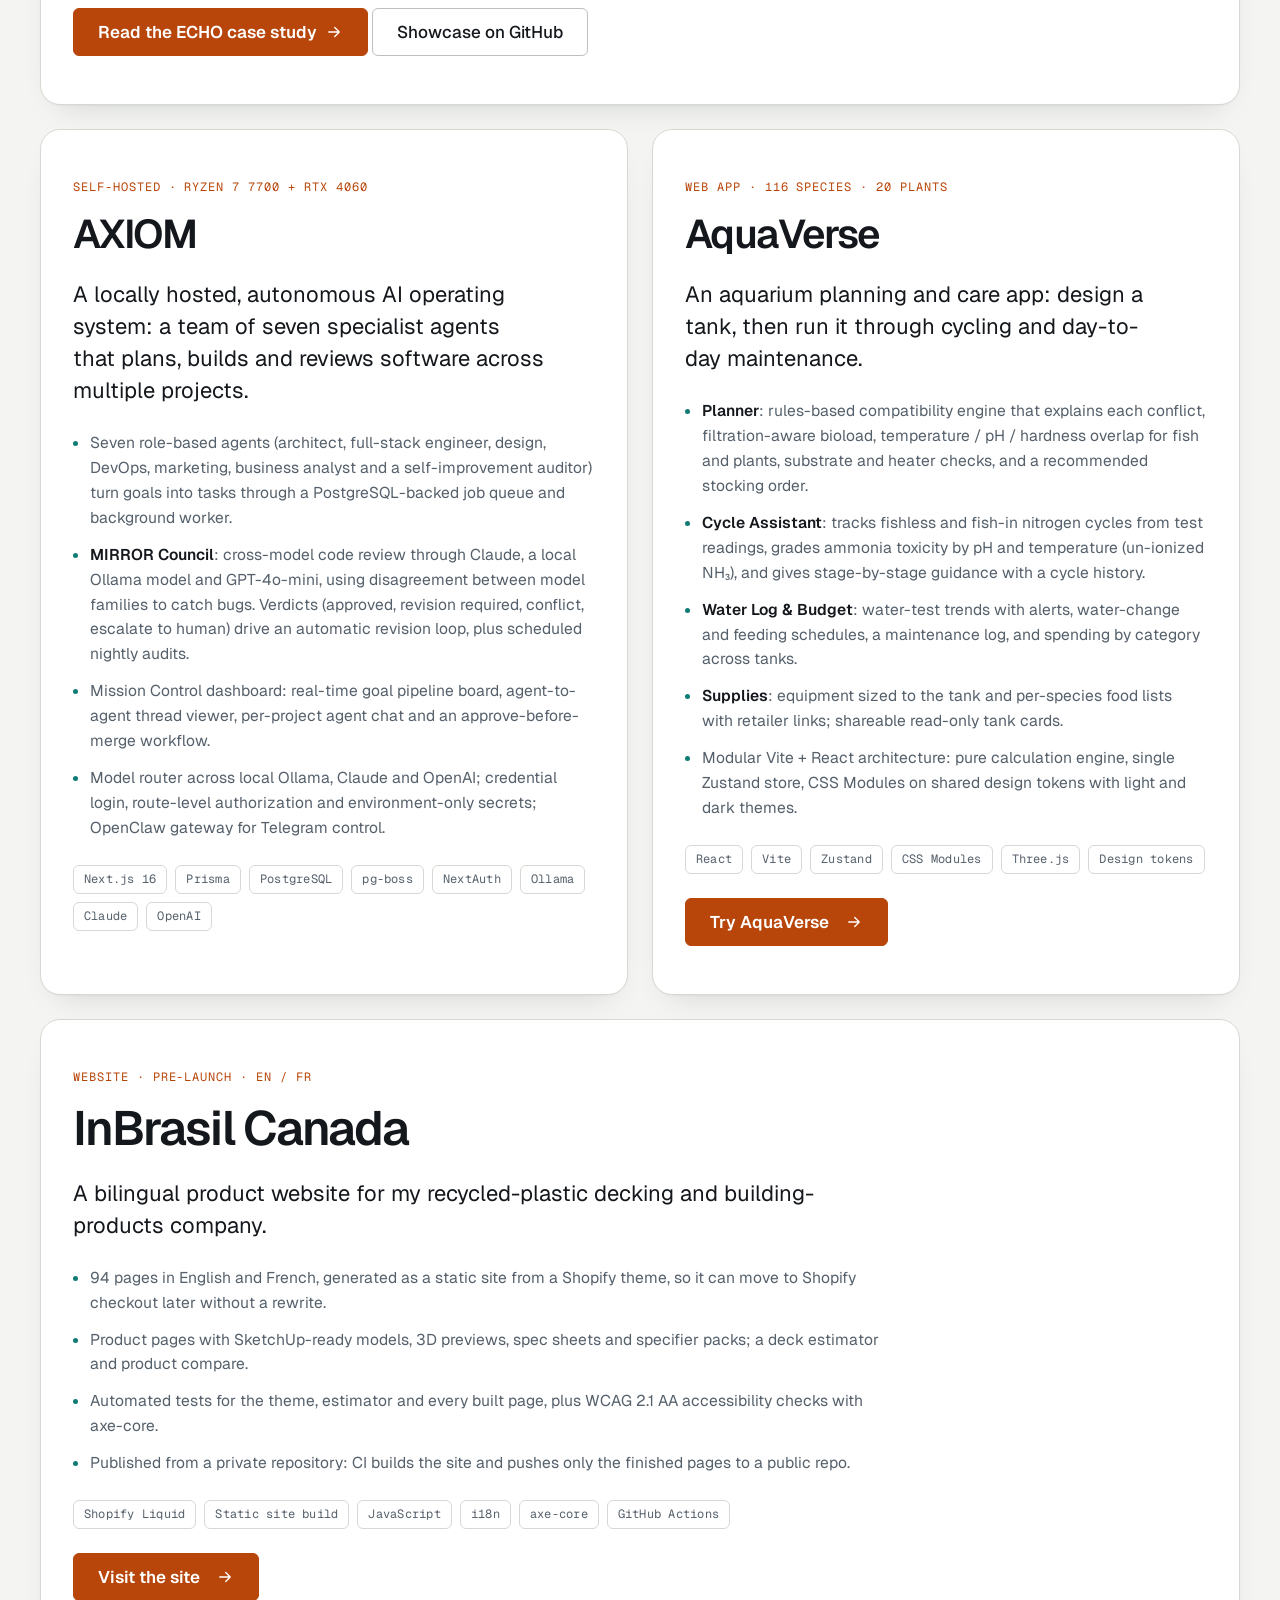
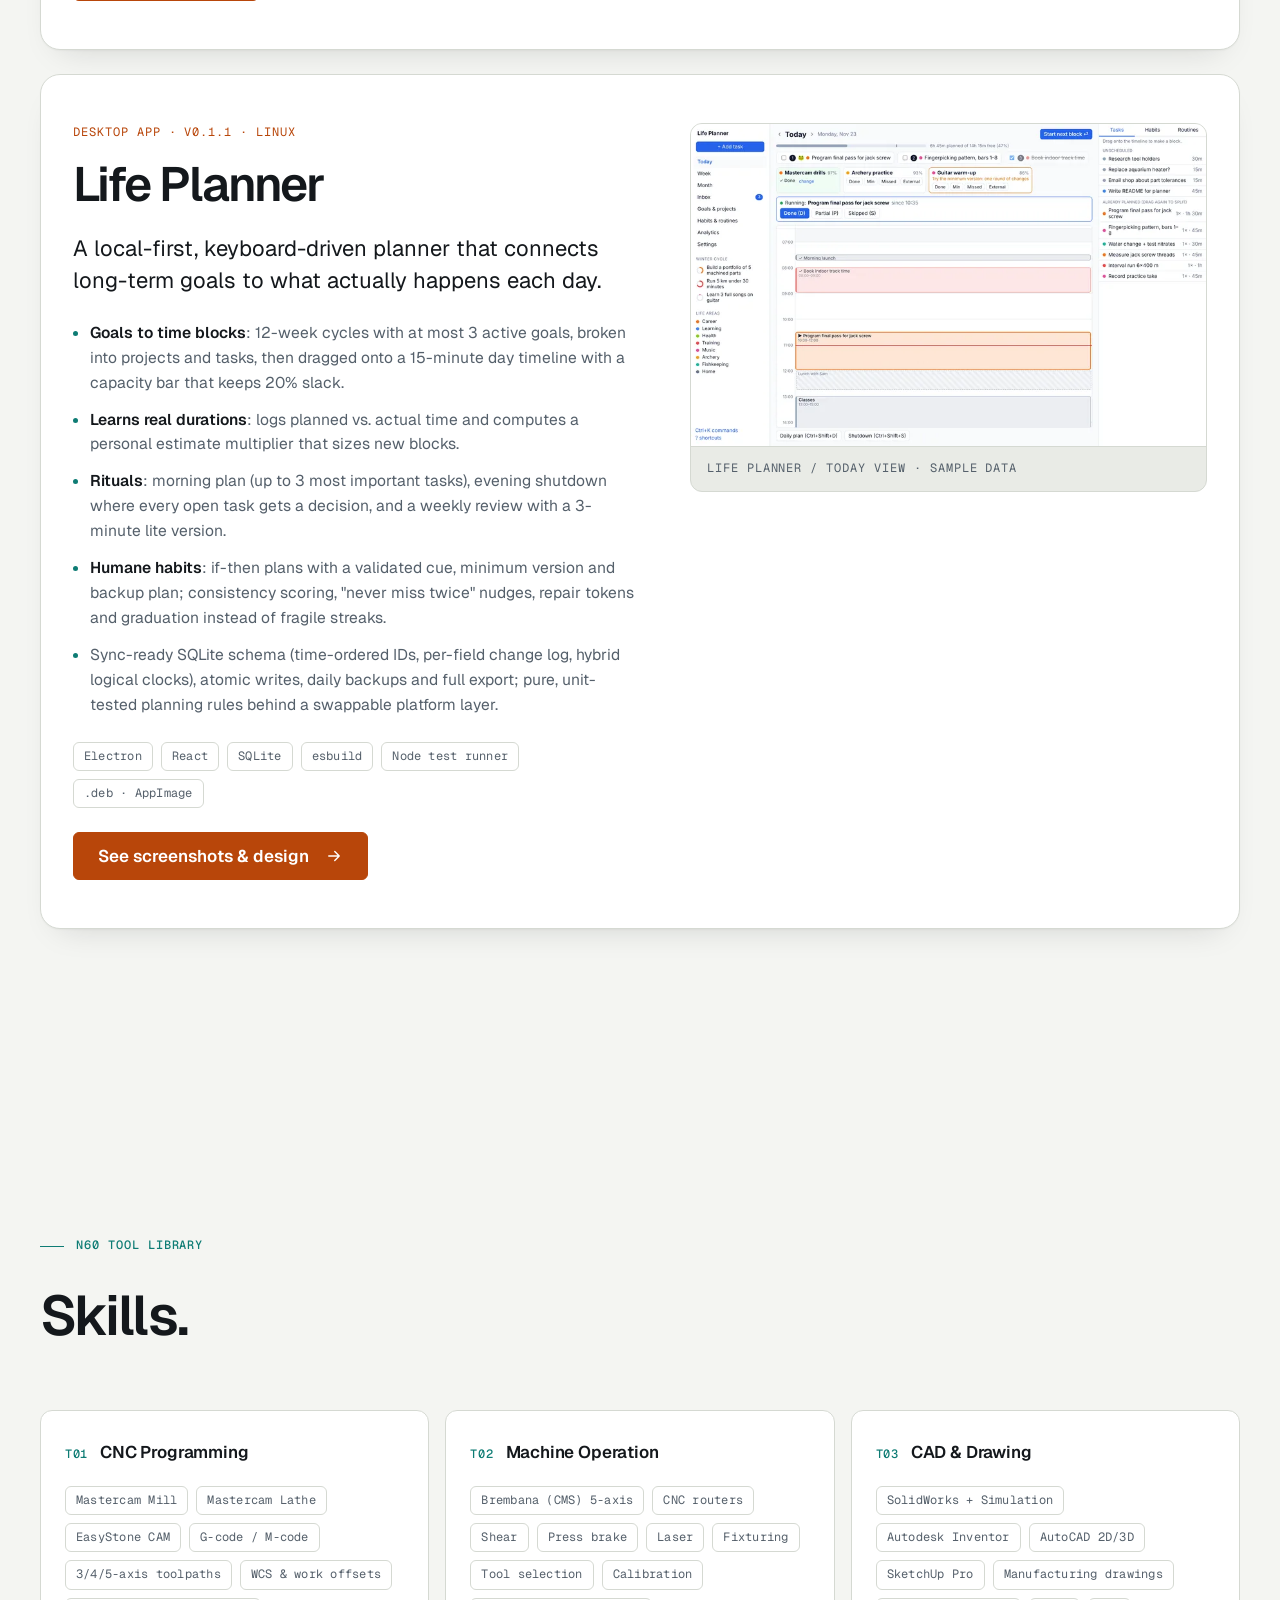
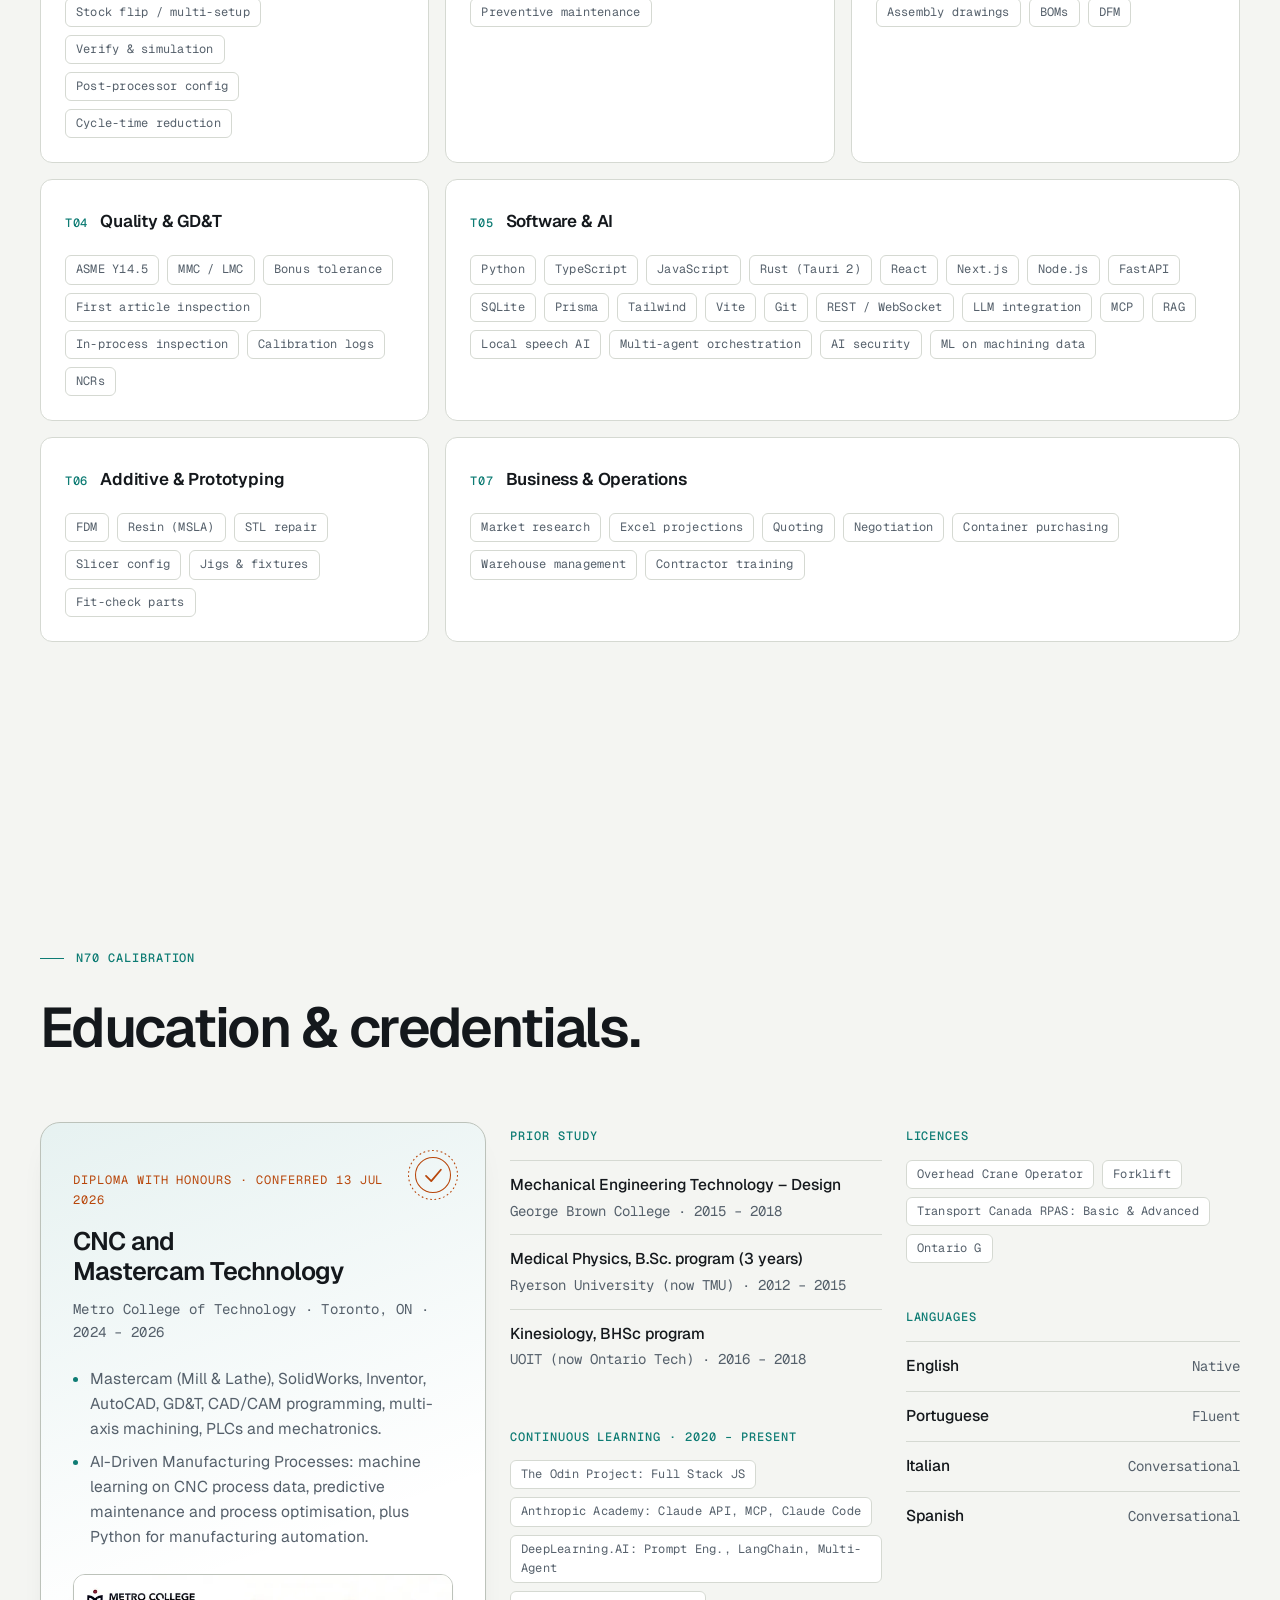
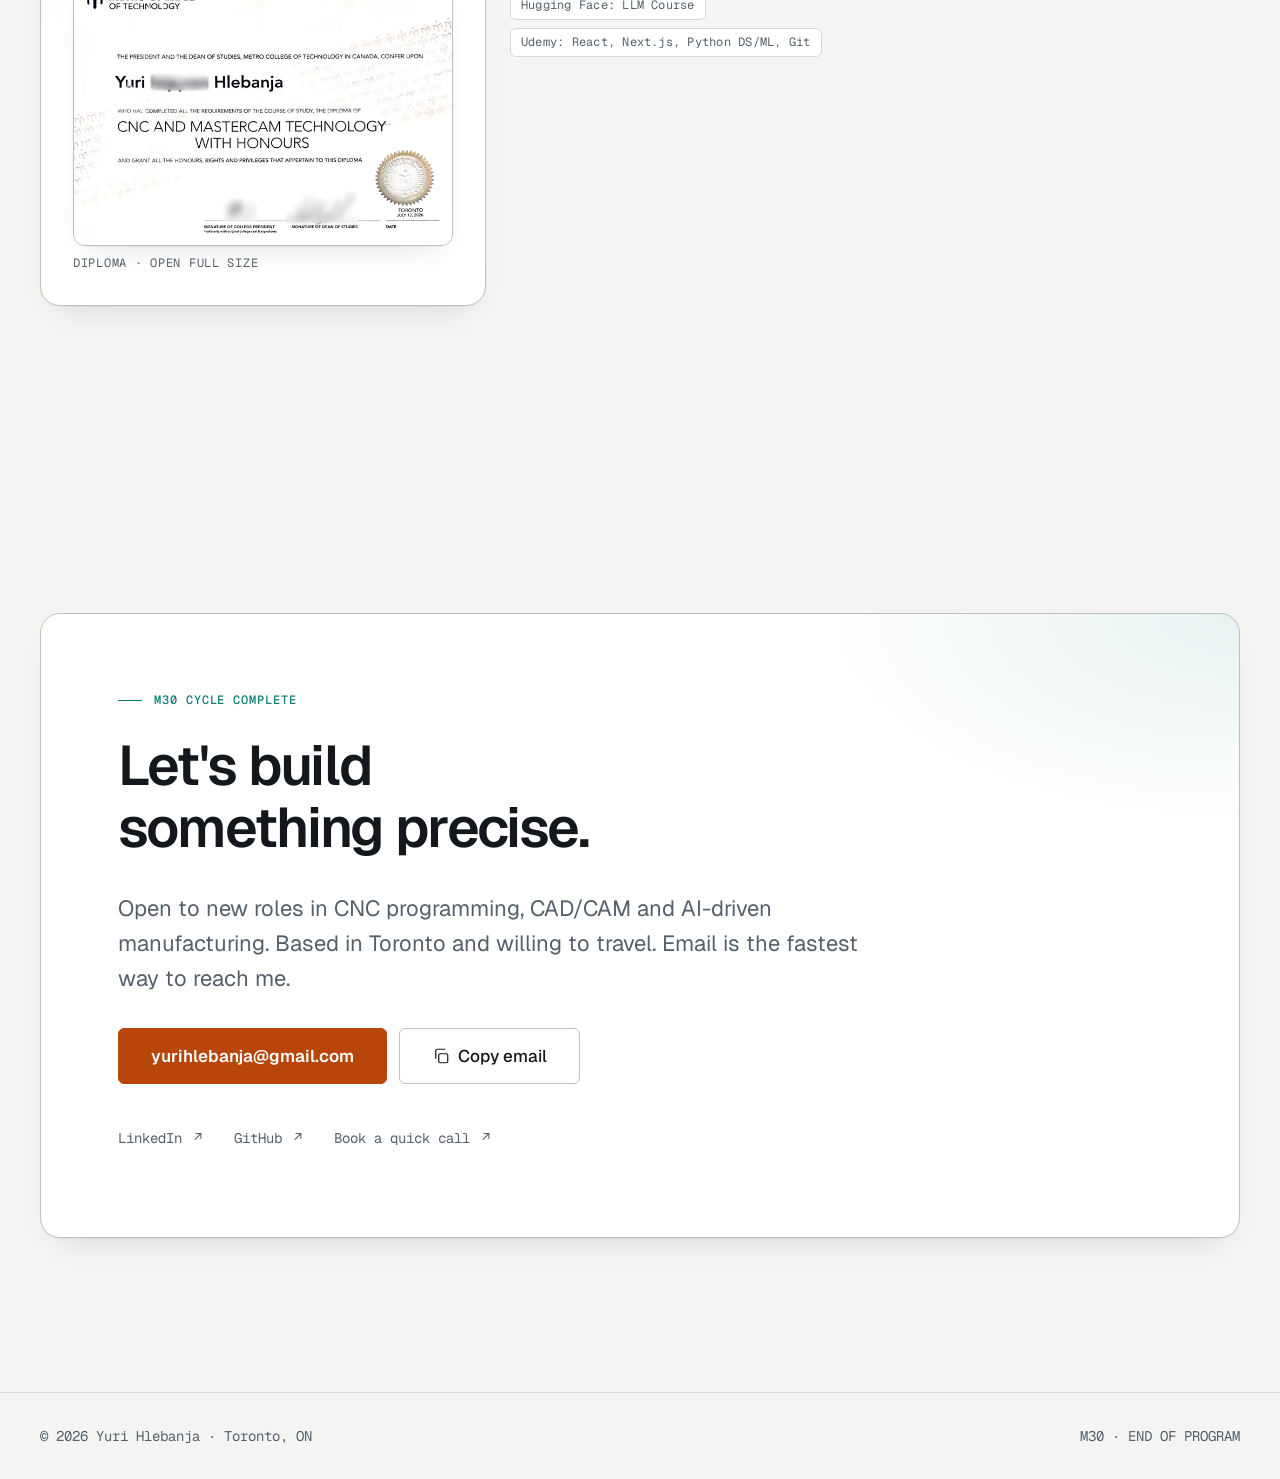
==== commit 54300b40: "Link the ECHO showcase repo from the home page and case study Co-Authored-By: Claude Opus 5.5 <norep" ====
--- a/index.html
+++ b/index.html
@@ -396,7 +396,8 @@
             <ul class="chips" role="list"><li class="chip">Rust · Tauri 2</li><li class="chip">React</li><li class="chip">TypeScript</li><li class="chip">Python 3.12</li><li class="chip">FastAPI</li><li class="chip">SQLite</li><li class="chip">MCP</li><li class="chip">faster-whisper</li></ul>
             <p><a class="btn btn--primary" href="echo/">Read the ECHO case study
               <svg class="arrow" viewBox="0 0 24 24" fill="none" stroke="currentColor" stroke-width="1.8" stroke-linecap="round" stroke-linejoin="round" aria-hidden="true"><path d="M5 12h14M13 6l6 6-6 6"/></svg>
-            </a></p>
+            </a>
+              <a class="btn" href="https://github.com/YurihTal/echo-showcase" target="_blank" rel="noopener">Showcase on GitHub<span class="sr-only"> (opens in a new tab)</span></a></p>
           </div>
           <figure class="shot">
             <a href="echo/#screens" aria-label="See all ECHO screens">
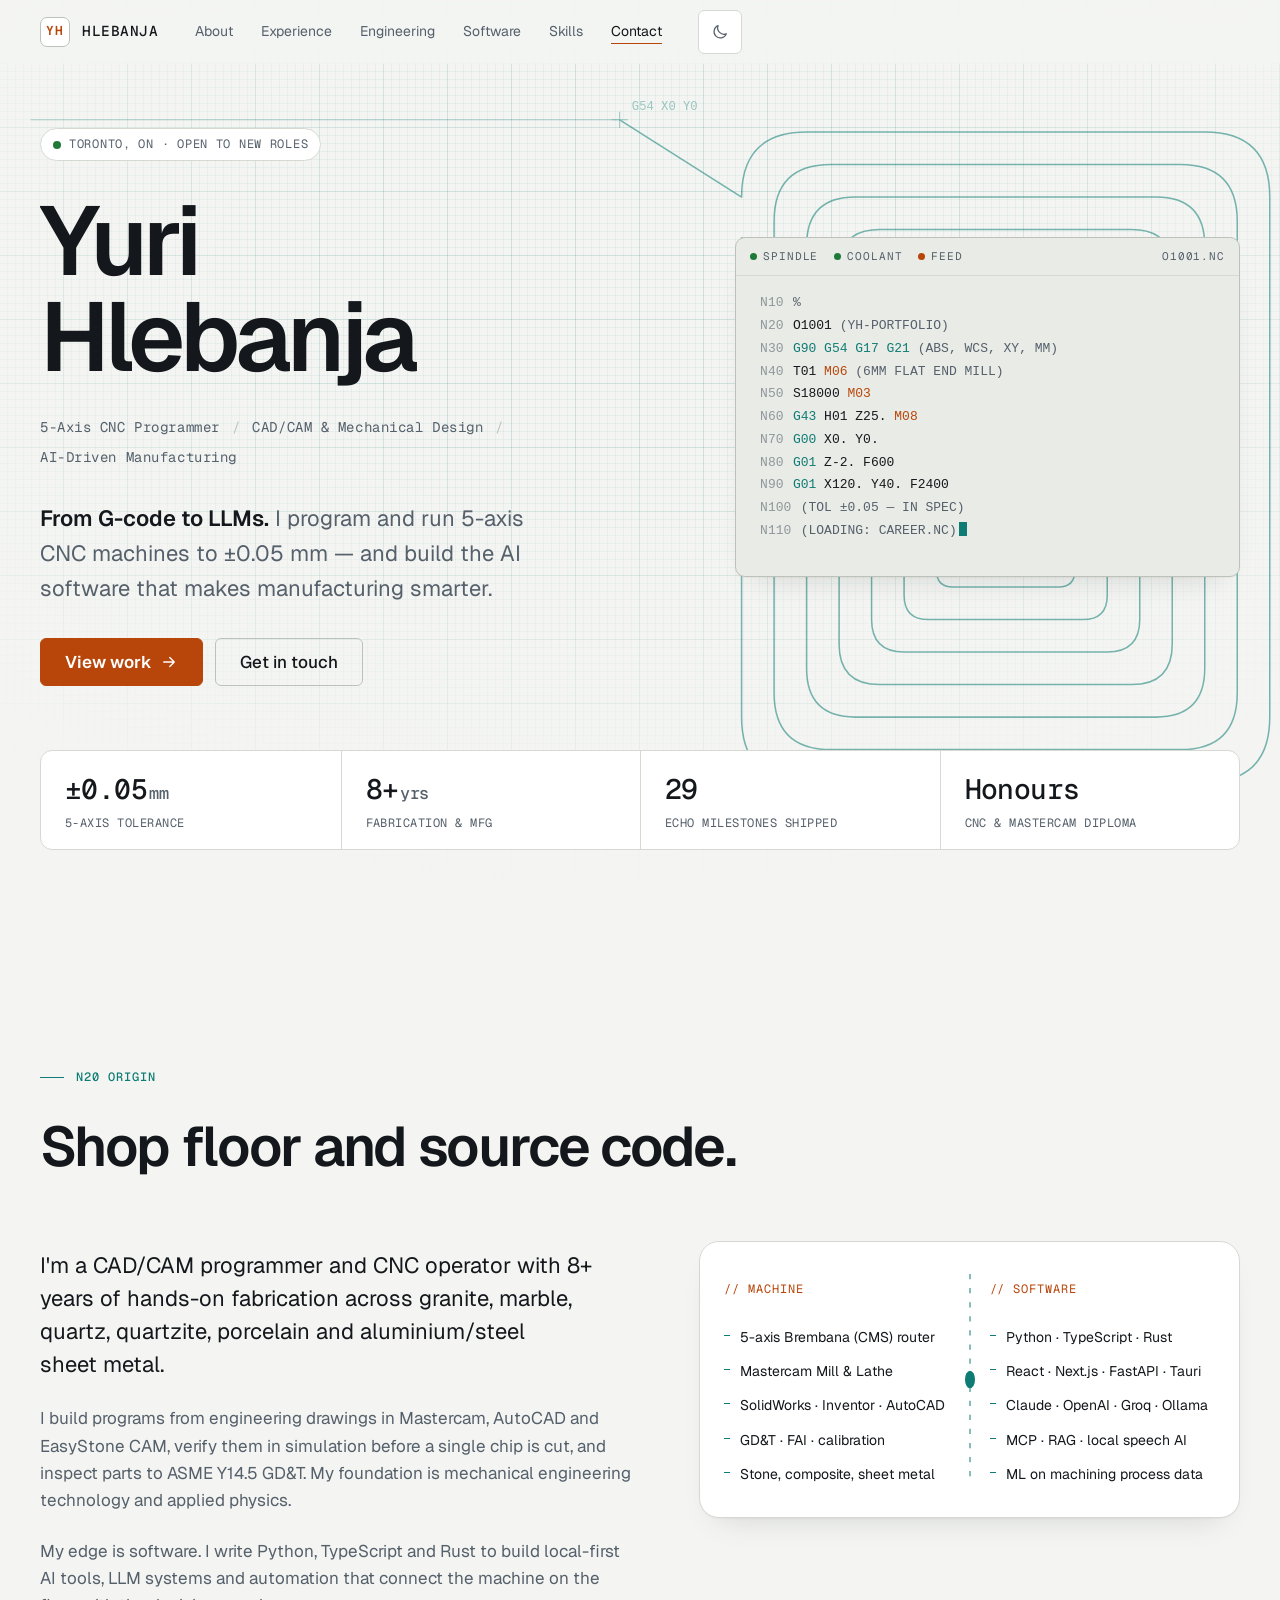
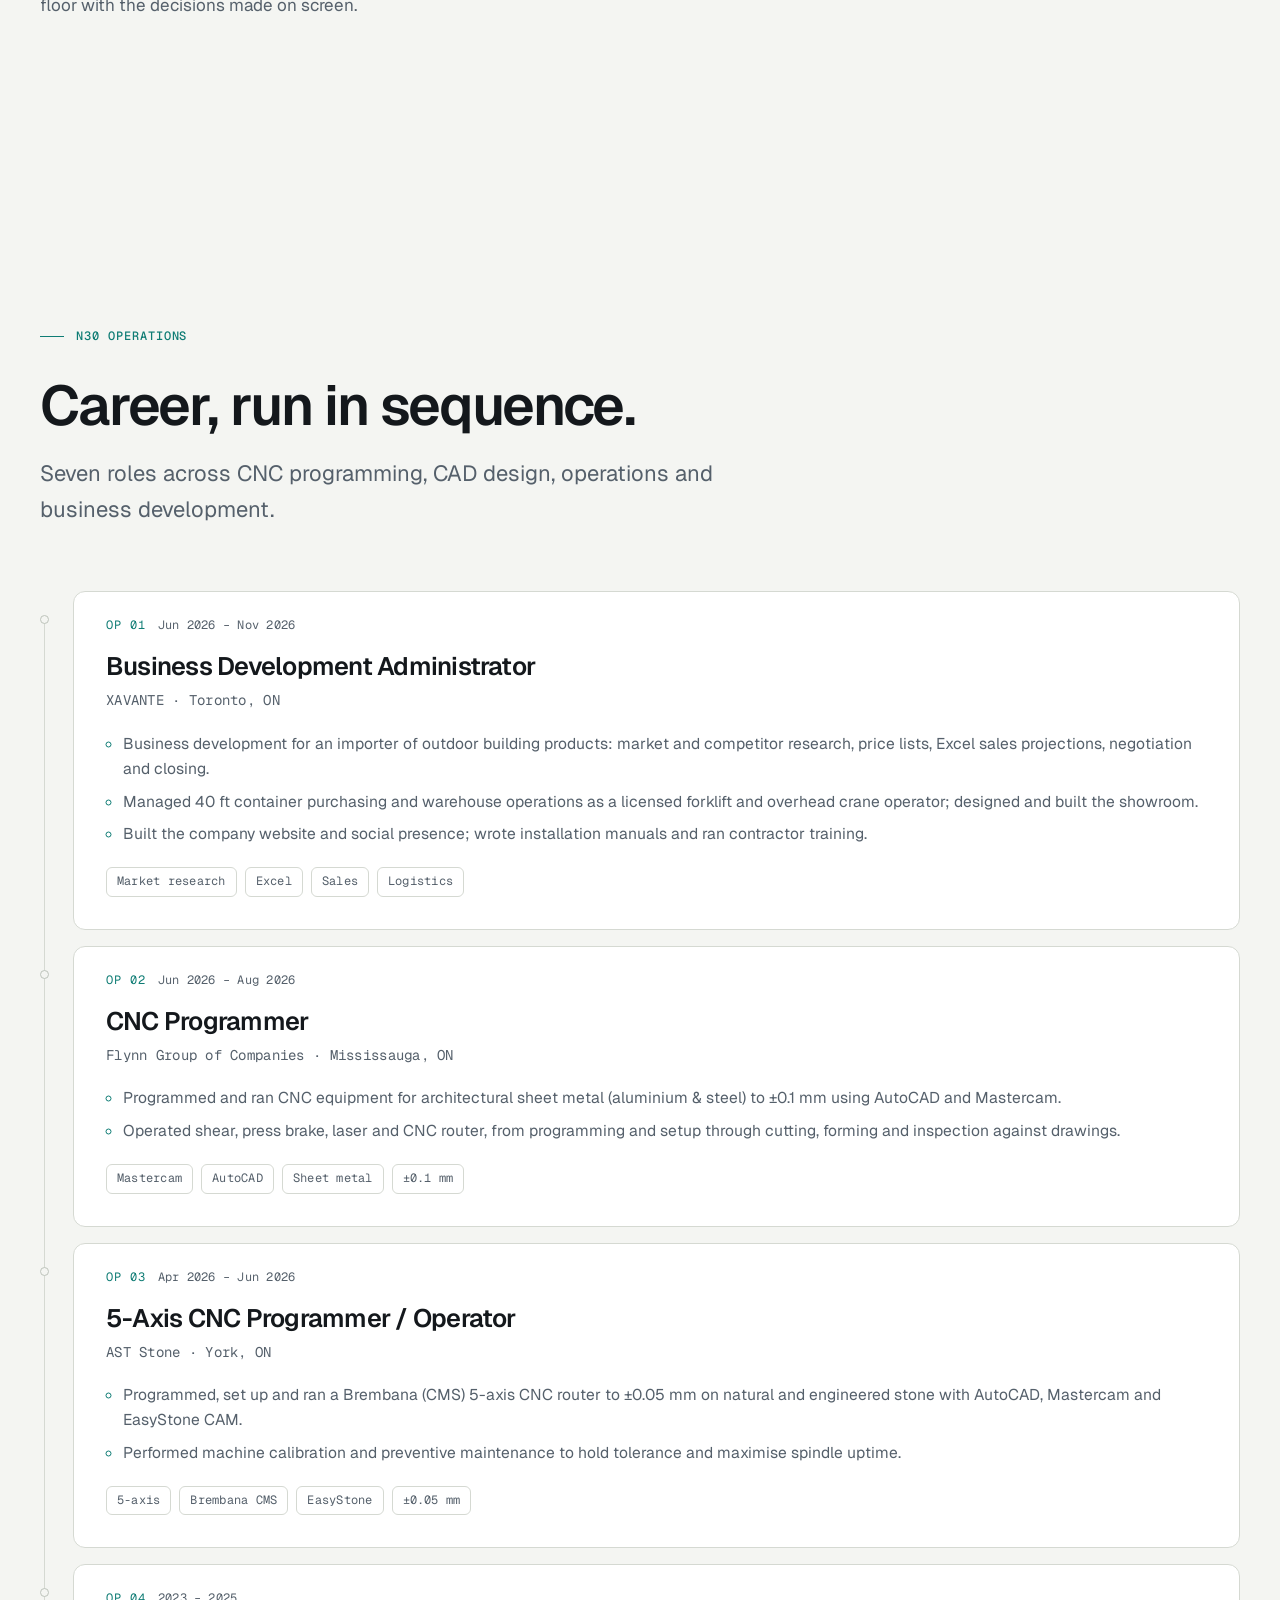
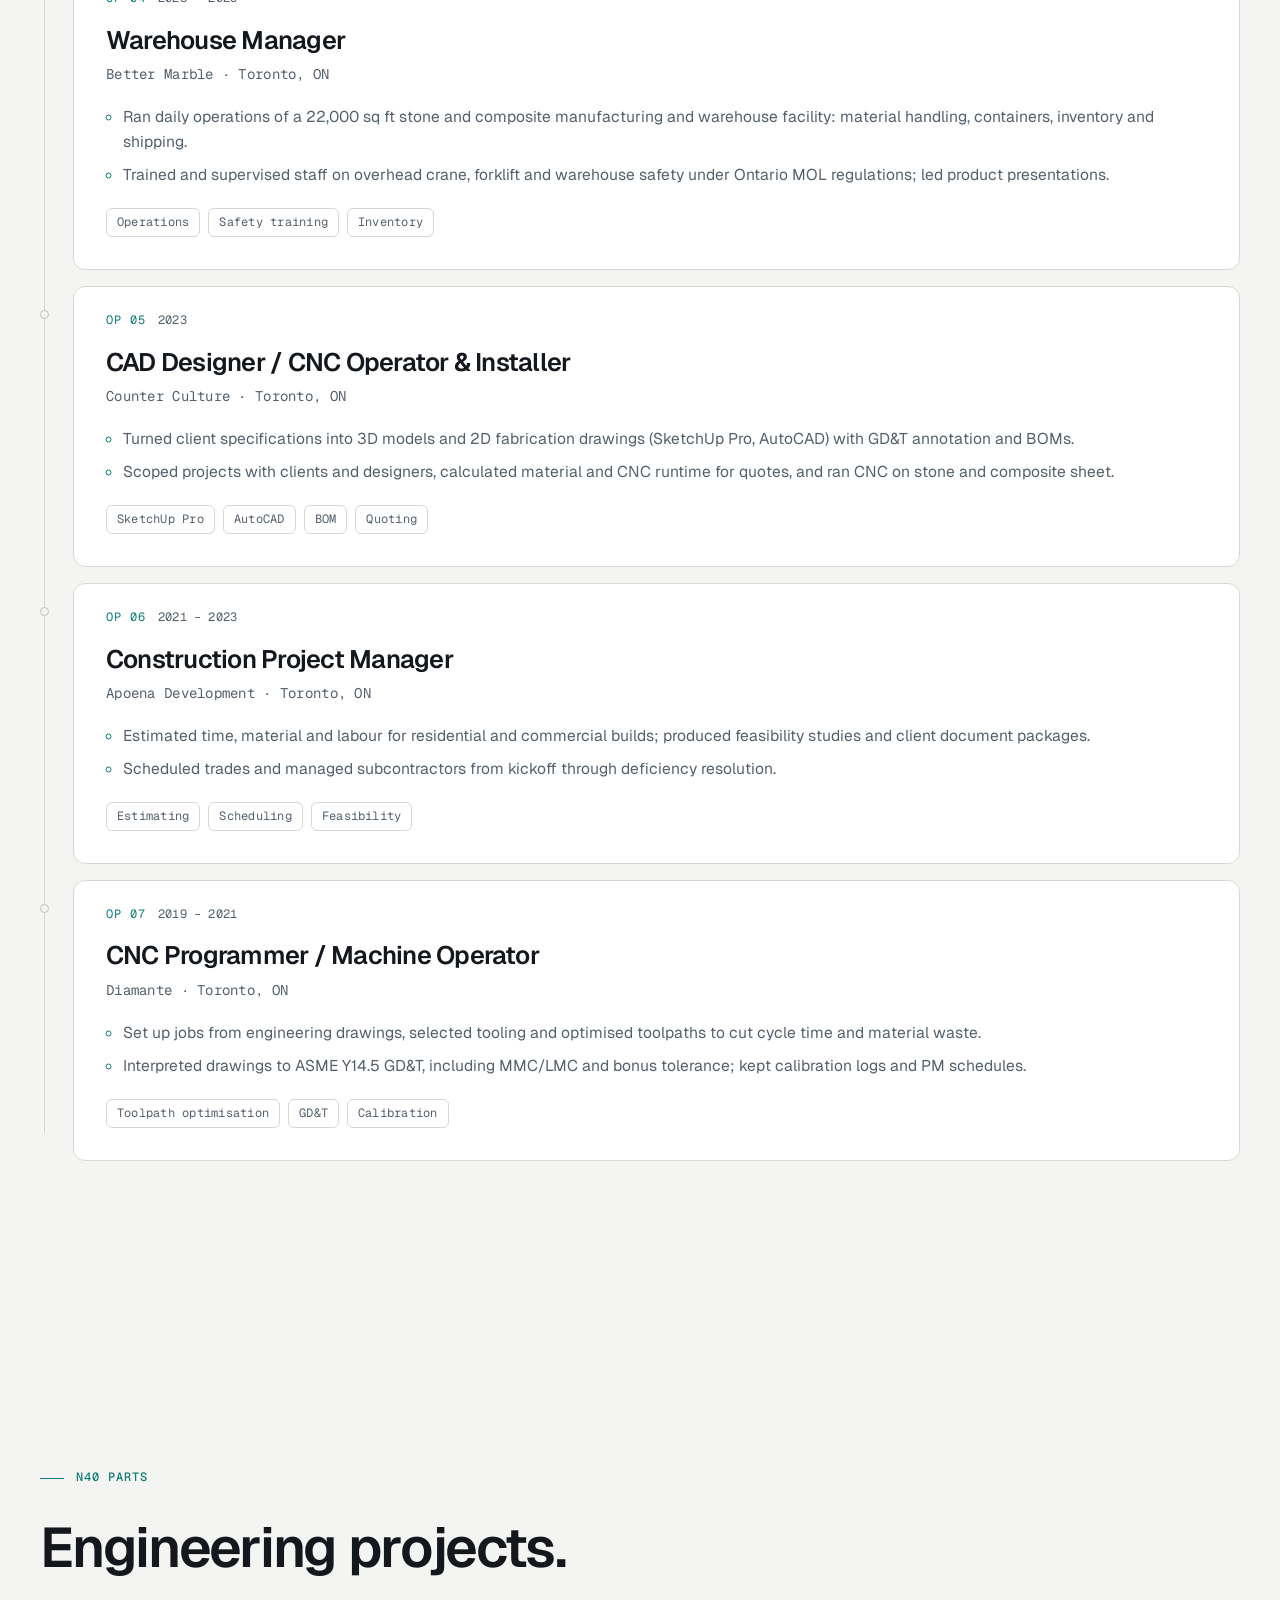
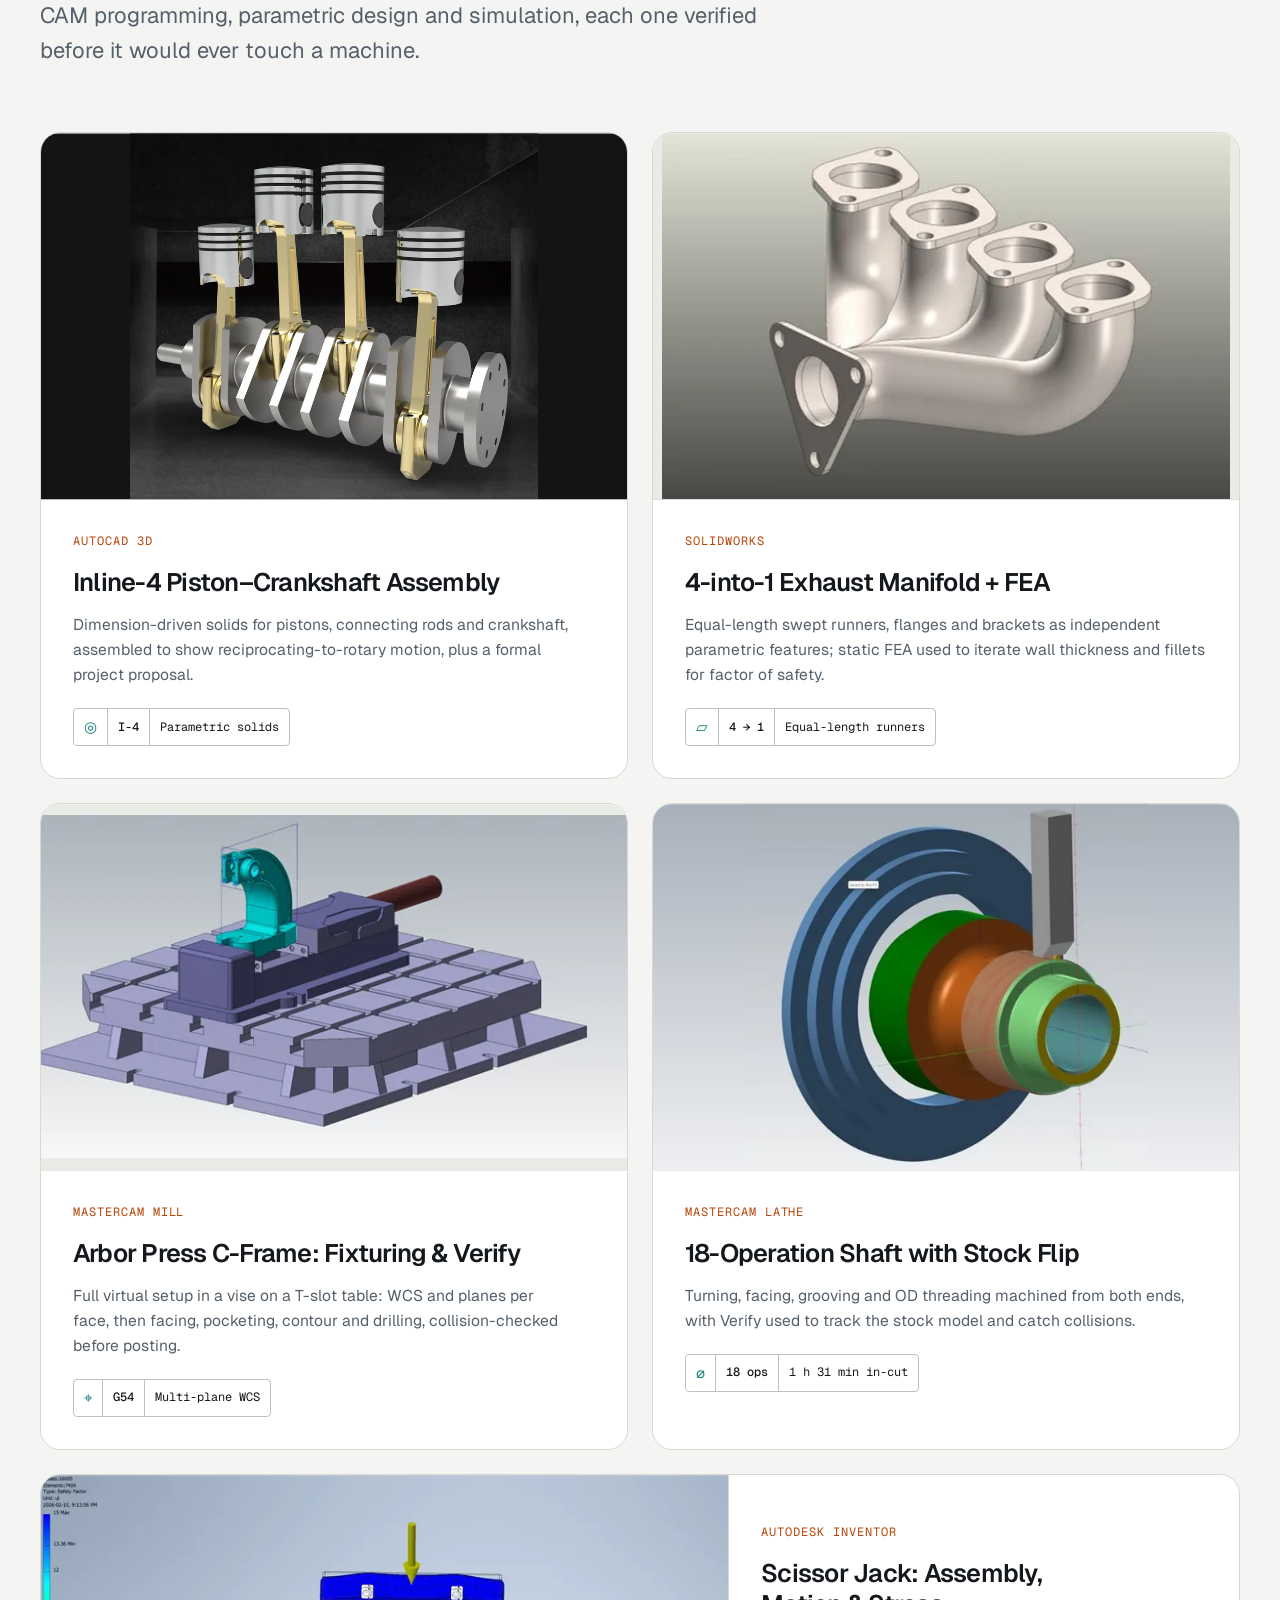
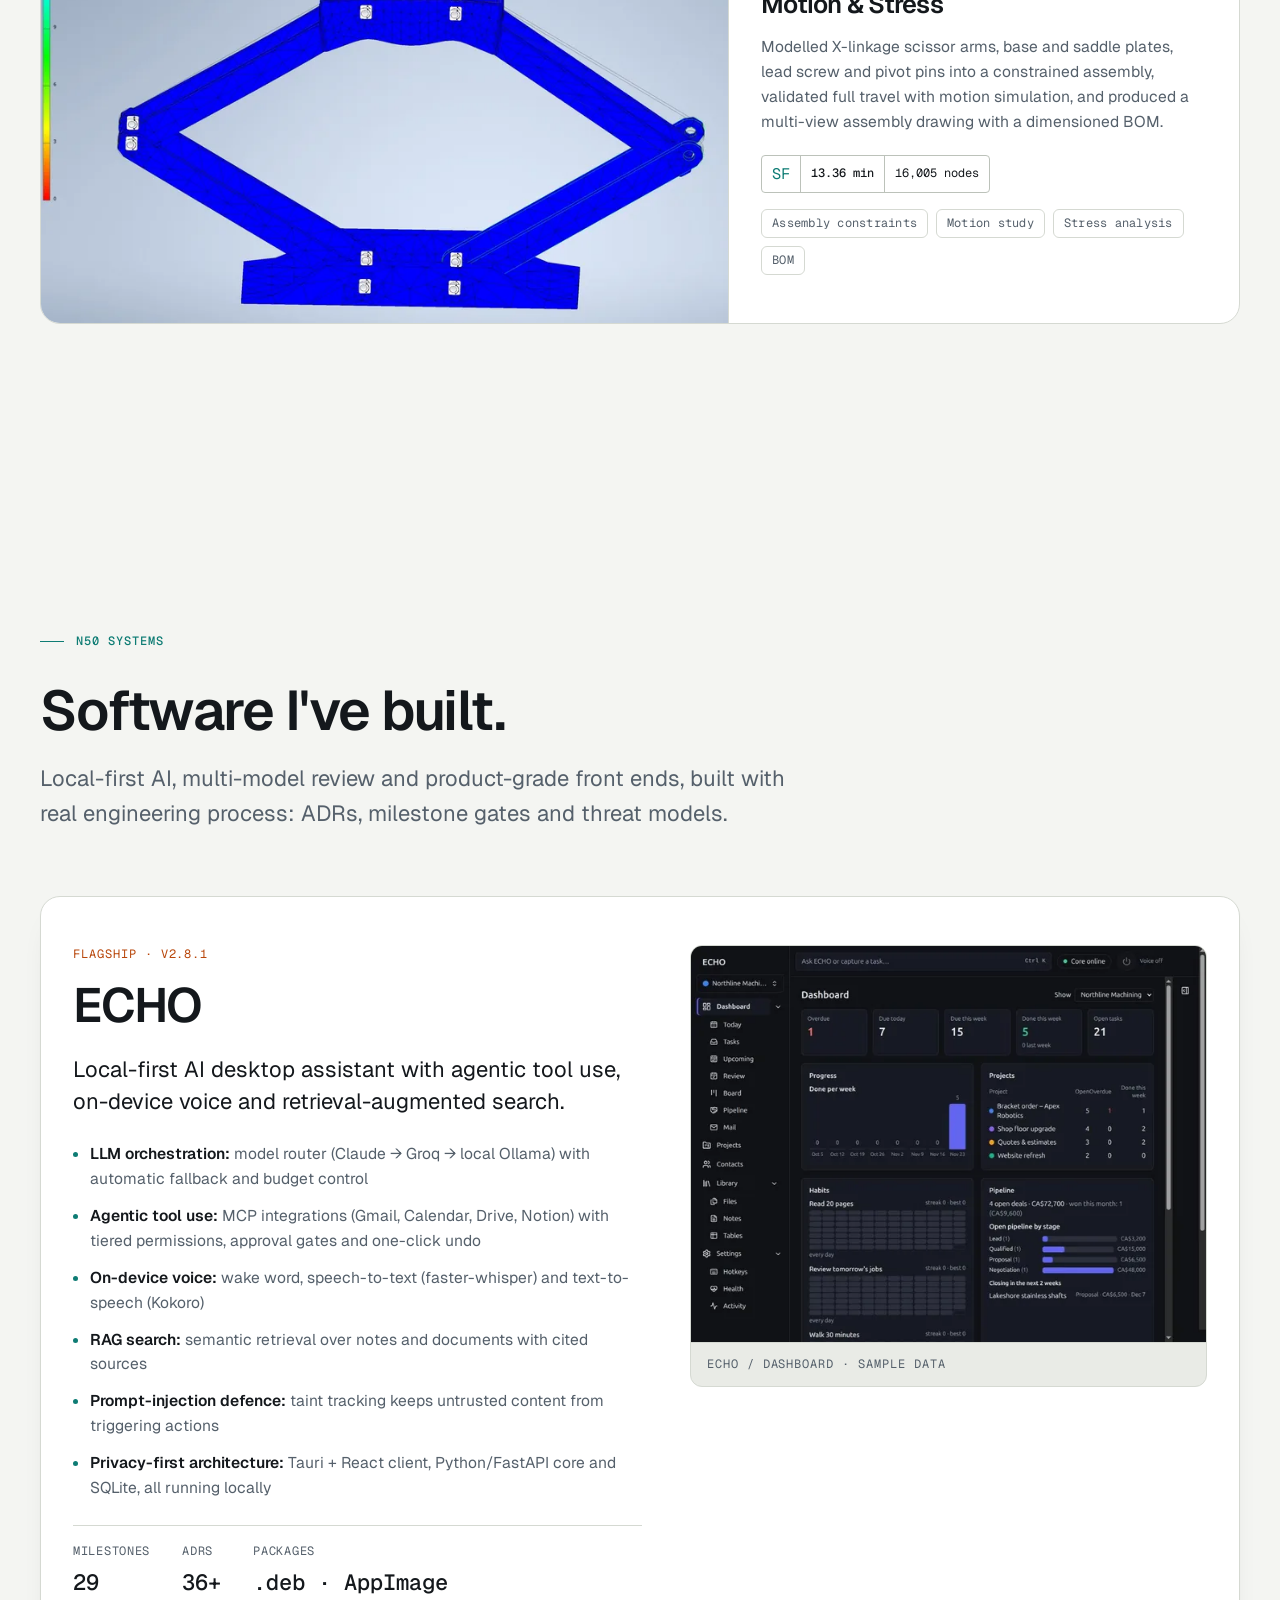
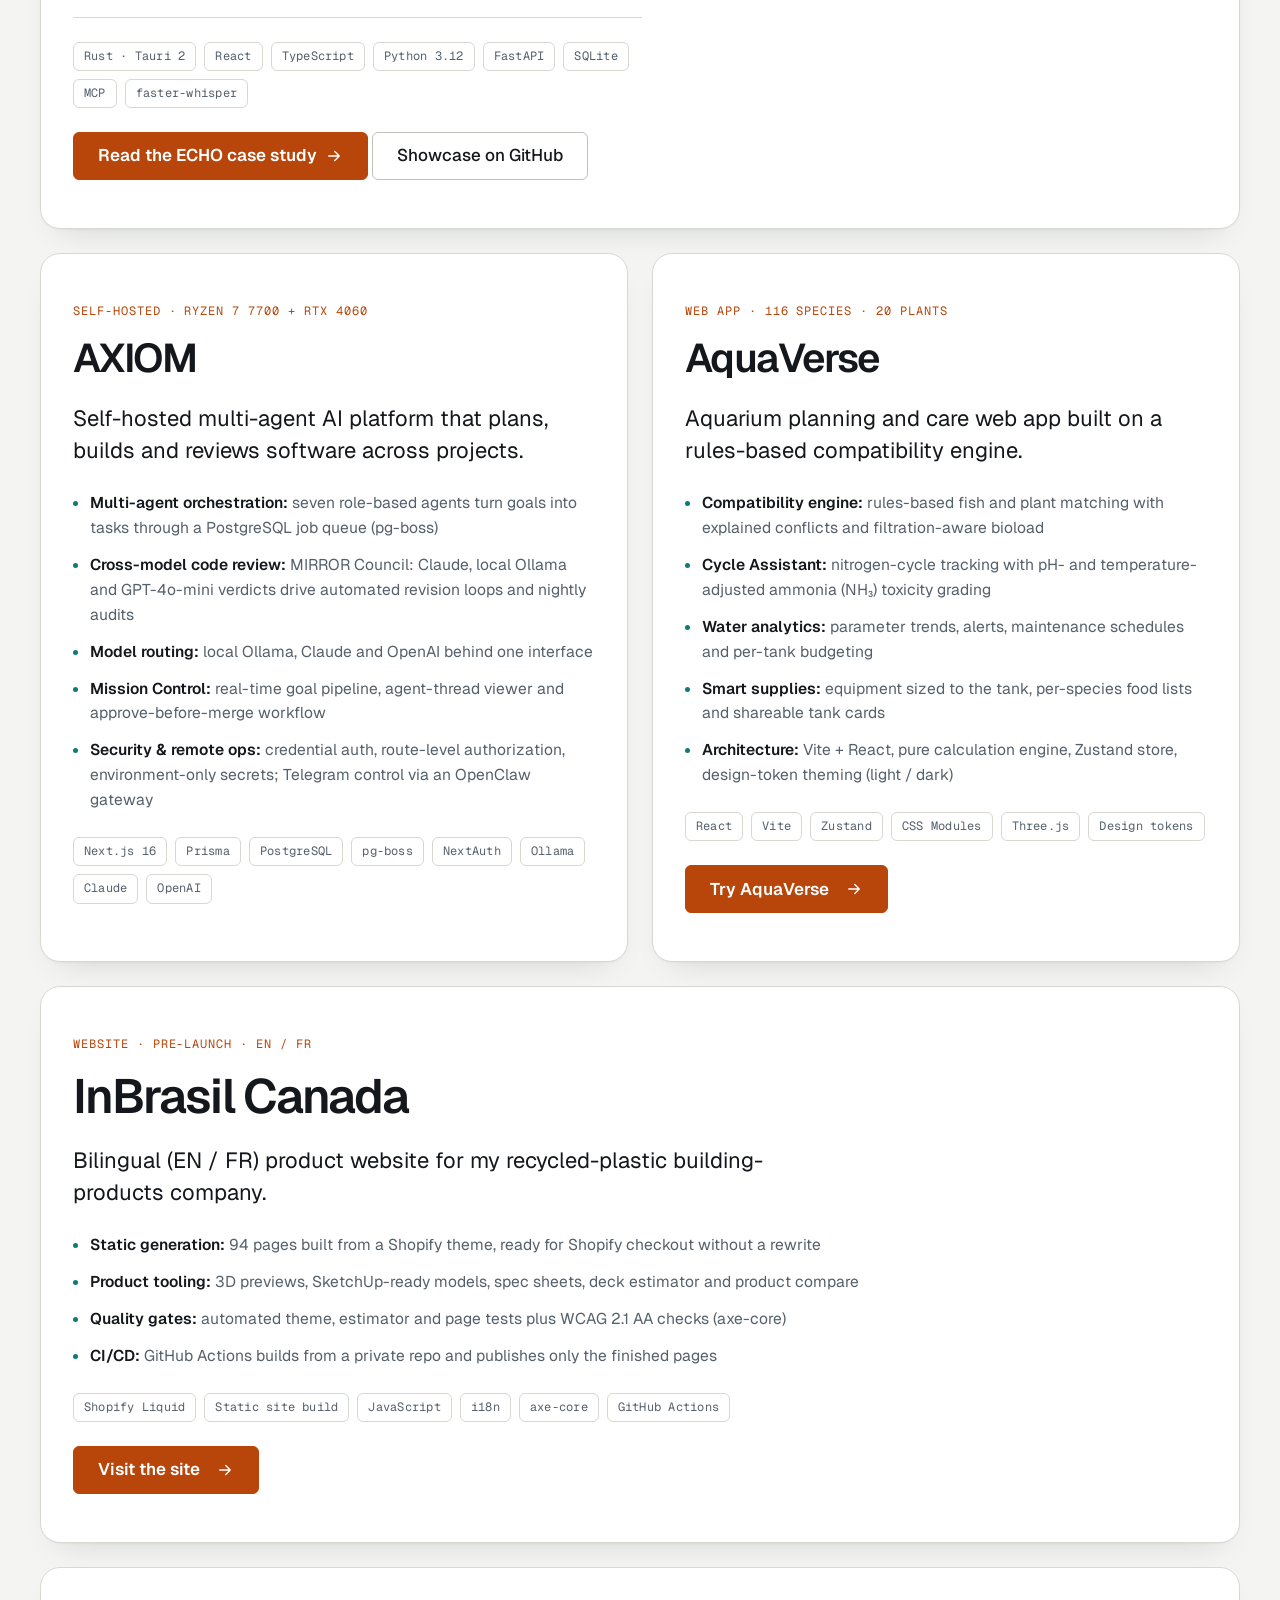
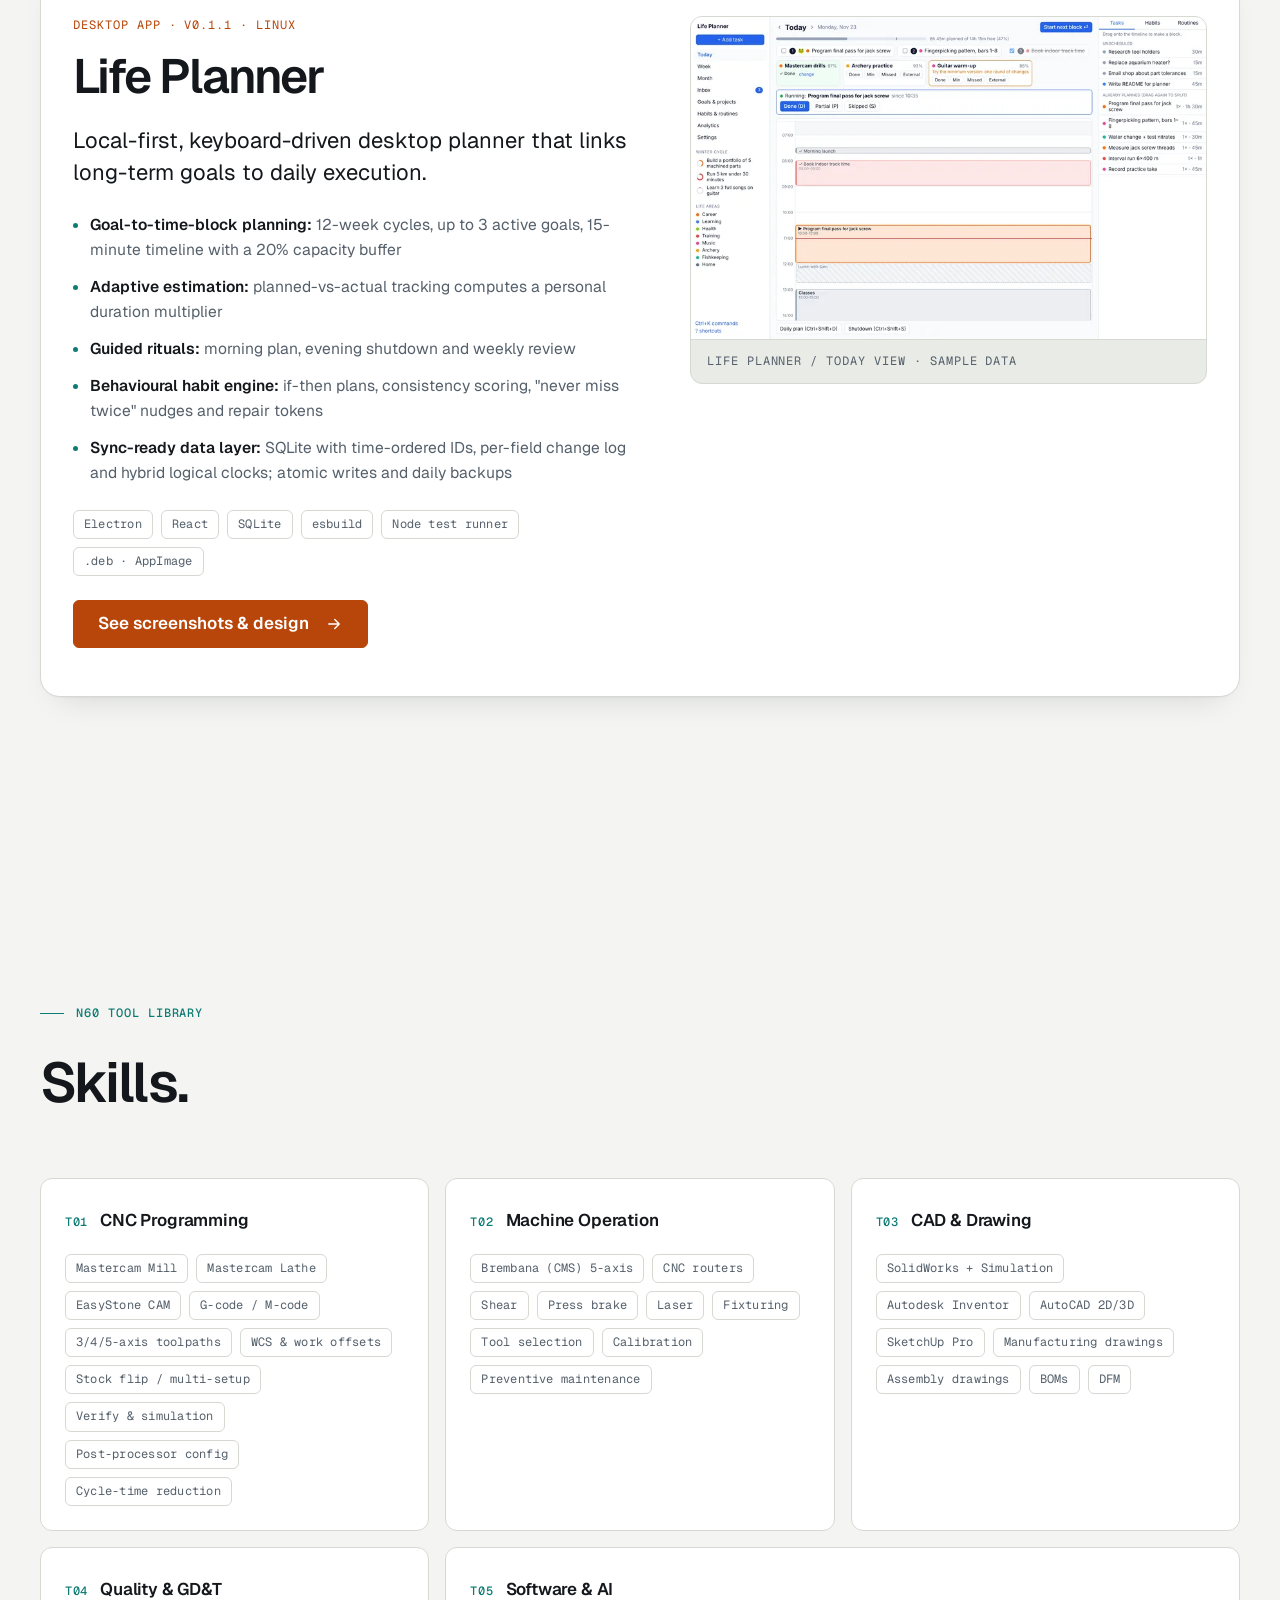
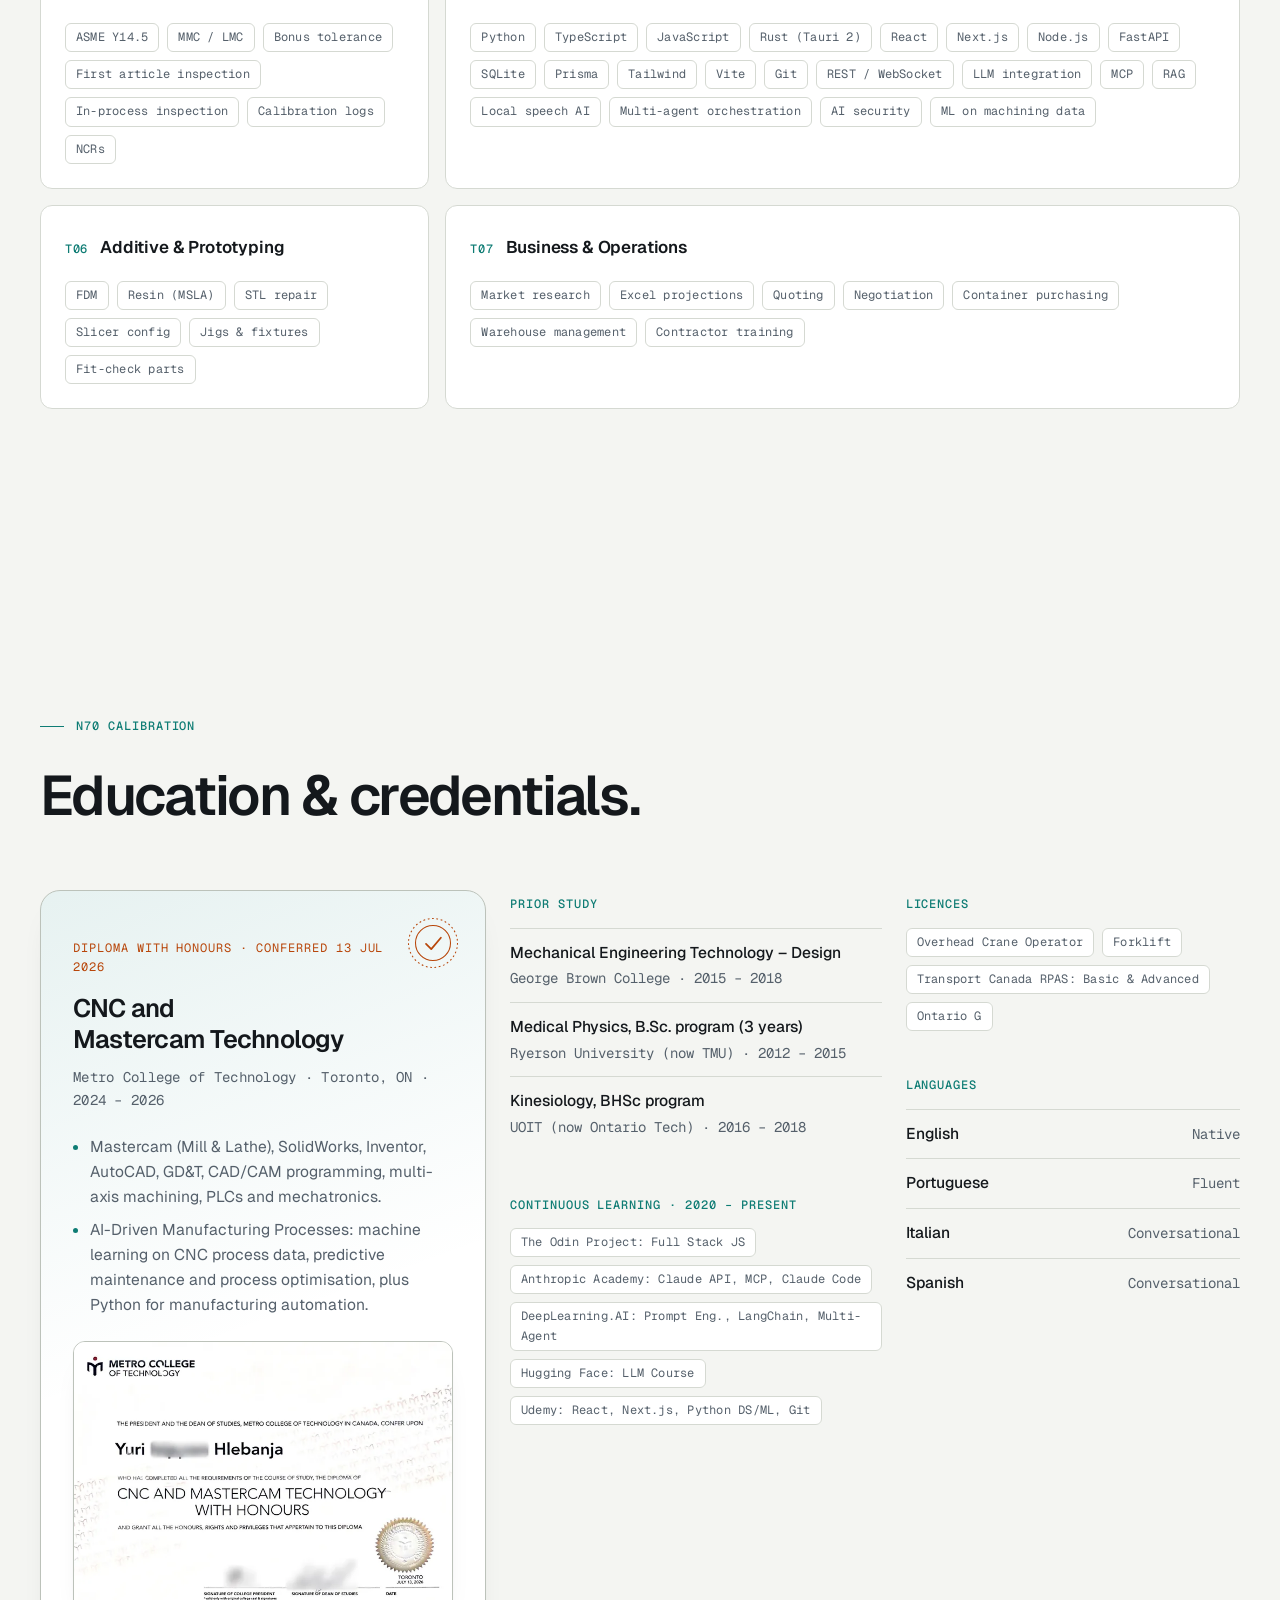
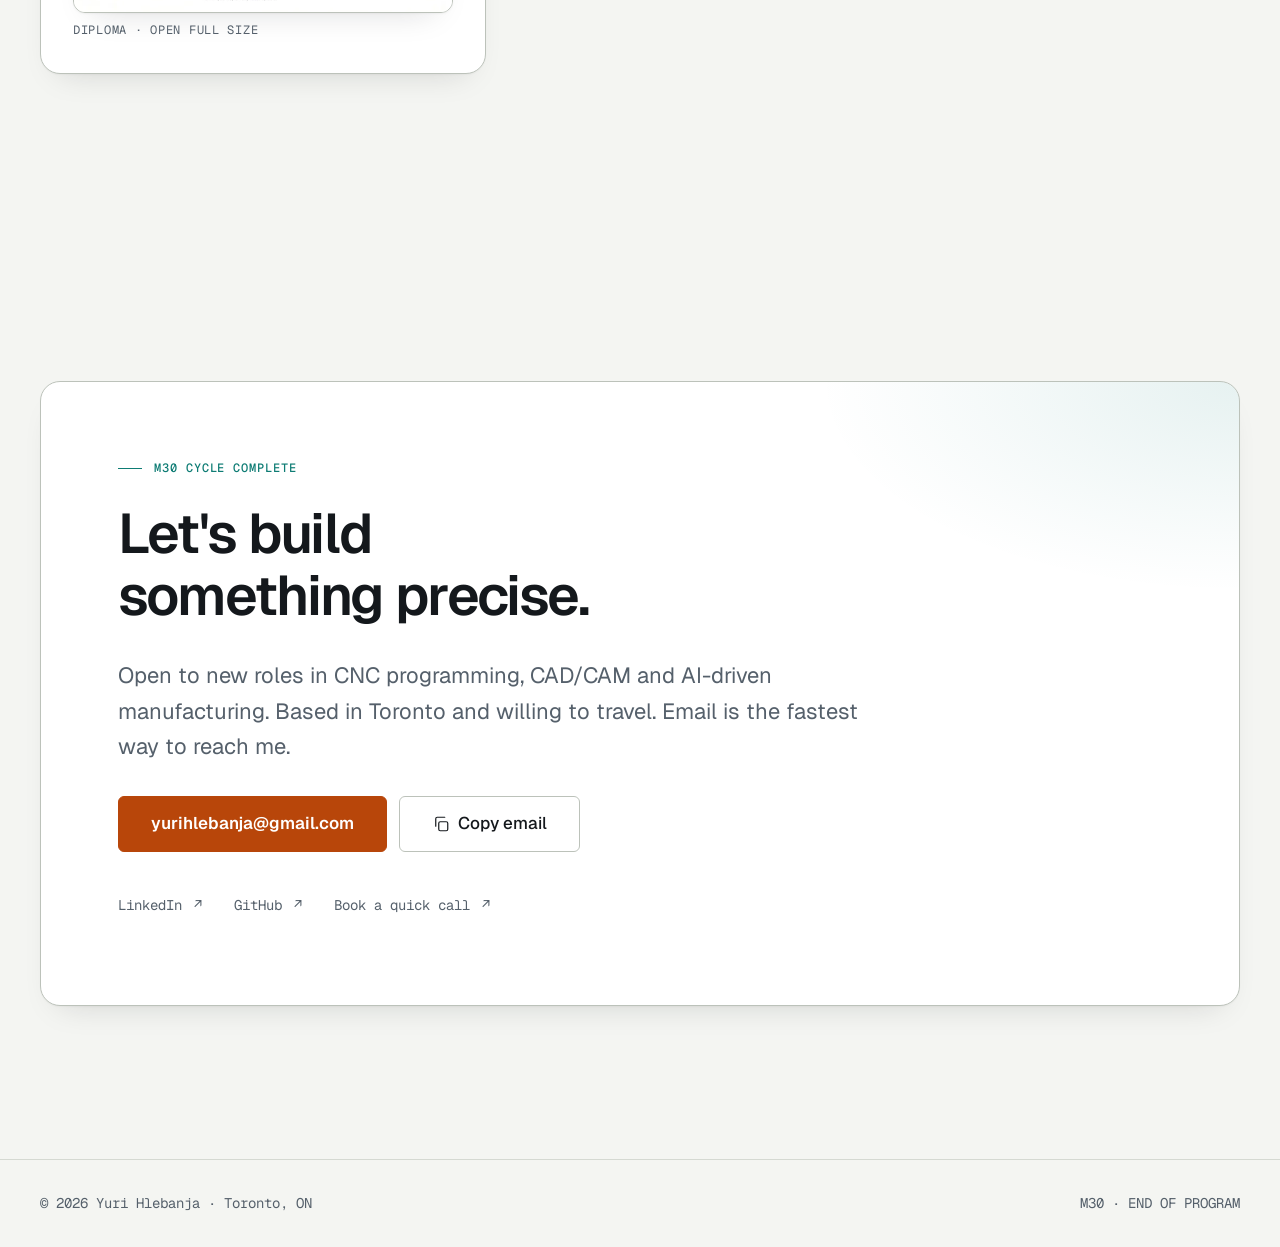
==== commit a9cd0b55: "Tighten software project descriptions into concise technical highlights Co-Authored-By: Claude Opus " ====
--- a/index.html
+++ b/index.html
@@ -381,12 +381,14 @@
           <div class="system__copy">
             <span class="part__tool mono">Flagship · v2.8.1</span>
             <h3>ECHO</h3>
-            <p class="system__pitch">A local-first, voice-enabled AI desktop assistant and personal operations hub.</p>
+            <p class="system__pitch">Local-first AI desktop assistant with agentic tool use, on-device voice and retrieval-augmented search.</p>
             <ul class="system__points">
-              <li>Tauri&nbsp;2 + React interface talking to a local Python core over an authenticated REST&nbsp;+&nbsp;WebSocket API; all data in SQLite.</li>
-              <li>On-device speech: "Hey Jarvis" wake word, push-to-talk, faster-whisper speech-to-text and Kokoro text-to-speech.</li>
-              <li>Model router: Claude, falling back to Groq, then a local Ollama model offline, with a monthly budget cap.</li>
-              <li>Security by design: Read / Confirm / Execute permissions, approval cards, taint tracking against prompt injection, full audit trail with one-click undo.</li>
+              <li><strong>LLM orchestration:</strong> model router (Claude → Groq → local Ollama) with automatic fallback and budget control</li>
+              <li><strong>Agentic tool use:</strong> MCP integrations (Gmail, Calendar, Drive, Notion) with tiered permissions, approval gates and one-click undo</li>
+              <li><strong>On-device voice:</strong> wake word, speech-to-text (faster-whisper) and text-to-speech (Kokoro)</li>
+              <li><strong>RAG search:</strong> semantic retrieval over notes and documents with cited sources</li>
+              <li><strong>Prompt-injection defence:</strong> taint tracking keeps untrusted content from triggering actions</li>
+              <li><strong>Privacy-first architecture:</strong> Tauri + React client, Python/FastAPI core and SQLite, all running locally</li>
             </ul>
             <dl class="system__stats">
               <div><dt>Milestones</dt><dd class="mono">29</dd></div>
@@ -415,12 +417,13 @@
             <div class="system__copy">
               <span class="part__tool mono">Self-hosted · Ryzen 7 7700 + RTX 4060</span>
               <h3>AXIOM</h3>
-              <p class="system__pitch">A locally hosted, autonomous AI operating system: a team of seven specialist agents that plans, builds and reviews software across multiple projects.</p>
+              <p class="system__pitch">Self-hosted multi-agent AI platform that plans, builds and reviews software across projects.</p>
               <ul class="system__points">
-                <li>Seven role-based agents (architect, full-stack engineer, design, DevOps, marketing, business analyst and a self-improvement auditor) turn goals into tasks through a PostgreSQL-backed job queue and background worker.</li>
-                <li><strong>MIRROR Council</strong>: cross-model code review through Claude, a local Ollama model and GPT-4o-mini, using disagreement between model families to catch bugs. Verdicts (approved, revision required, conflict, escalate to human) drive an automatic revision loop, plus scheduled nightly audits.</li>
-                <li>Mission Control dashboard: real-time goal pipeline board, agent-to-agent thread viewer, per-project agent chat and an approve-before-merge workflow.</li>
-                <li>Model router across local Ollama, Claude and OpenAI; credential login, route-level authorization and environment-only secrets; OpenClaw gateway for Telegram control.</li>
+                <li><strong>Multi-agent orchestration:</strong> seven role-based agents turn goals into tasks through a PostgreSQL job queue (pg-boss)</li>
+                <li><strong>Cross-model code review:</strong> MIRROR Council: Claude, local Ollama and GPT-4o-mini verdicts drive automated revision loops and nightly audits</li>
+                <li><strong>Model routing:</strong> local Ollama, Claude and OpenAI behind one interface</li>
+                <li><strong>Mission Control:</strong> real-time goal pipeline, agent-thread viewer and approve-before-merge workflow</li>
+                <li><strong>Security &amp; remote ops:</strong> credential auth, route-level authorization, environment-only secrets; Telegram control via an OpenClaw gateway</li>
               </ul>
               <ul class="chips" role="list"><li class="chip">Next.js 16</li><li class="chip">Prisma</li><li class="chip">PostgreSQL</li><li class="chip">pg-boss</li><li class="chip">NextAuth</li><li class="chip">Ollama</li><li class="chip">Claude</li><li class="chip">OpenAI</li></ul>
             </div>
@@ -430,13 +433,13 @@
             <div class="system__copy">
               <span class="part__tool mono">Web app · 116 species · 20 plants</span>
               <h3>AquaVerse</h3>
-              <p class="system__pitch">An aquarium planning and care app: design a tank, then run it through cycling and day-to-day maintenance.</p>
+              <p class="system__pitch">Aquarium planning and care web app built on a rules-based compatibility engine.</p>
               <ul class="system__points">
-                <li><strong>Planner</strong>: rules-based compatibility engine that explains each conflict, filtration-aware bioload, temperature / pH / hardness overlap for fish and plants, substrate and heater checks, and a recommended stocking order.</li>
-                <li><strong>Cycle Assistant</strong>: tracks fishless and fish-in nitrogen cycles from test readings, grades ammonia toxicity by pH and temperature (un-ionized NH₃), and gives stage-by-stage guidance with a cycle history.</li>
-                <li><strong>Water Log &amp; Budget</strong>: water-test trends with alerts, water-change and feeding schedules, a maintenance log, and spending by category across tanks.</li>
-                <li><strong>Supplies</strong>: equipment sized to the tank and per-species food lists with retailer links; shareable read-only tank cards.</li>
-                <li>Modular Vite + React architecture: pure calculation engine, single Zustand store, CSS Modules on shared design tokens with light and dark themes.</li>
+                <li><strong>Compatibility engine:</strong> rules-based fish and plant matching with explained conflicts and filtration-aware bioload</li>
+                <li><strong>Cycle Assistant:</strong> nitrogen-cycle tracking with pH- and temperature-adjusted ammonia (NH₃) toxicity grading</li>
+                <li><strong>Water analytics:</strong> parameter trends, alerts, maintenance schedules and per-tank budgeting</li>
+                <li><strong>Smart supplies:</strong> equipment sized to the tank, per-species food lists and shareable tank cards</li>
+                <li><strong>Architecture:</strong> Vite + React, pure calculation engine, Zustand store, design-token theming (light / dark)</li>
               </ul>
               <ul class="chips" role="list"><li class="chip">React</li><li class="chip">Vite</li><li class="chip">Zustand</li><li class="chip">CSS Modules</li><li class="chip">Three.js</li><li class="chip">Design tokens</li></ul>
               <p><a class="btn btn--primary" href="https://yurihtal.github.io/aquaverse-site/" target="_blank" rel="noopener">Try AquaVerse<span class="sr-only"> (opens in a new tab)</span>
@@ -450,12 +453,12 @@
           <div class="system__copy">
             <span class="part__tool mono">Website · pre-launch · EN / FR</span>
             <h3>InBrasil Canada</h3>
-            <p class="system__pitch">A bilingual product website for my recycled-plastic decking and building-products company.</p>
+            <p class="system__pitch">Bilingual (EN / FR) product website for my recycled-plastic building-products company.</p>
             <ul class="system__points">
-              <li>94 pages in English and French, generated as a static site from a Shopify theme, so it can move to Shopify checkout later without a rewrite.</li>
-              <li>Product pages with SketchUp-ready models, 3D previews, spec sheets and specifier packs; a deck estimator and product compare.</li>
-              <li>Automated tests for the theme, estimator and every built page, plus WCAG 2.1 AA accessibility checks with axe-core.</li>
-              <li>Published from a private repository: CI builds the site and pushes only the finished pages to a public repo.</li>
+              <li><strong>Static generation:</strong> 94 pages built from a Shopify theme, ready for Shopify checkout without a rewrite</li>
+              <li><strong>Product tooling:</strong> 3D previews, SketchUp-ready models, spec sheets, deck estimator and product compare</li>
+              <li><strong>Quality gates:</strong> automated theme, estimator and page tests plus WCAG 2.1 AA checks (axe-core)</li>
+              <li><strong>CI/CD:</strong> GitHub Actions builds from a private repo and publishes only the finished pages</li>
             </ul>
             <ul class="chips" role="list"><li class="chip">Shopify Liquid</li><li class="chip">Static site build</li><li class="chip">JavaScript</li><li class="chip">i18n</li><li class="chip">axe-core</li><li class="chip">GitHub Actions</li></ul>
             <p><a class="btn btn--primary" href="https://yurihtal.github.io/inBrasil-site/" target="_blank" rel="noopener">Visit the site<span class="sr-only"> (opens in a new tab)</span>
@@ -468,13 +471,13 @@
           <div class="system__copy">
             <span class="part__tool mono">Desktop app · v0.1.1 · Linux</span>
             <h3>Life Planner</h3>
-            <p class="system__pitch">A local-first, keyboard-driven planner that connects long-term goals to what actually happens each day.</p>
+            <p class="system__pitch">Local-first, keyboard-driven desktop planner that links long-term goals to daily execution.</p>
             <ul class="system__points">
-              <li><strong>Goals to time blocks</strong>: 12-week cycles with at most 3 active goals, broken into projects and tasks, then dragged onto a 15-minute day timeline with a capacity bar that keeps 20% slack.</li>
-              <li><strong>Learns real durations</strong>: logs planned vs. actual time and computes a personal estimate multiplier that sizes new blocks.</li>
-              <li><strong>Rituals</strong>: morning plan (up to 3 most important tasks), evening shutdown where every open task gets a decision, and a weekly review with a 3-minute lite version.</li>
-              <li><strong>Humane habits</strong>: if-then plans with a validated cue, minimum version and backup plan; consistency scoring, "never miss twice" nudges, repair tokens and graduation instead of fragile streaks.</li>
-              <li>Sync-ready SQLite schema (time-ordered IDs, per-field change log, hybrid logical clocks), atomic writes, daily backups and full export; pure, unit-tested planning rules behind a swappable platform layer.</li>
+              <li><strong>Goal-to-time-block planning:</strong> 12-week cycles, up to 3 active goals, 15-minute timeline with a 20% capacity buffer</li>
+              <li><strong>Adaptive estimation:</strong> planned-vs-actual tracking computes a personal duration multiplier</li>
+              <li><strong>Guided rituals:</strong> morning plan, evening shutdown and weekly review</li>
+              <li><strong>Behavioural habit engine:</strong> if-then plans, consistency scoring, "never miss twice" nudges and repair tokens</li>
+              <li><strong>Sync-ready data layer:</strong> SQLite with time-ordered IDs, per-field change log and hybrid logical clocks; atomic writes and daily backups</li>
             </ul>
             <ul class="chips" role="list"><li class="chip">Electron</li><li class="chip">React</li><li class="chip">SQLite</li><li class="chip">esbuild</li><li class="chip">Node test runner</li><li class="chip">.deb · AppImage</li></ul>
             <p><a class="btn btn--primary" href="https://github.com/YurihTal/life-planner-showcase" target="_blank" rel="noopener">See screenshots &amp; design<span class="sr-only"> (opens in a new tab)</span>
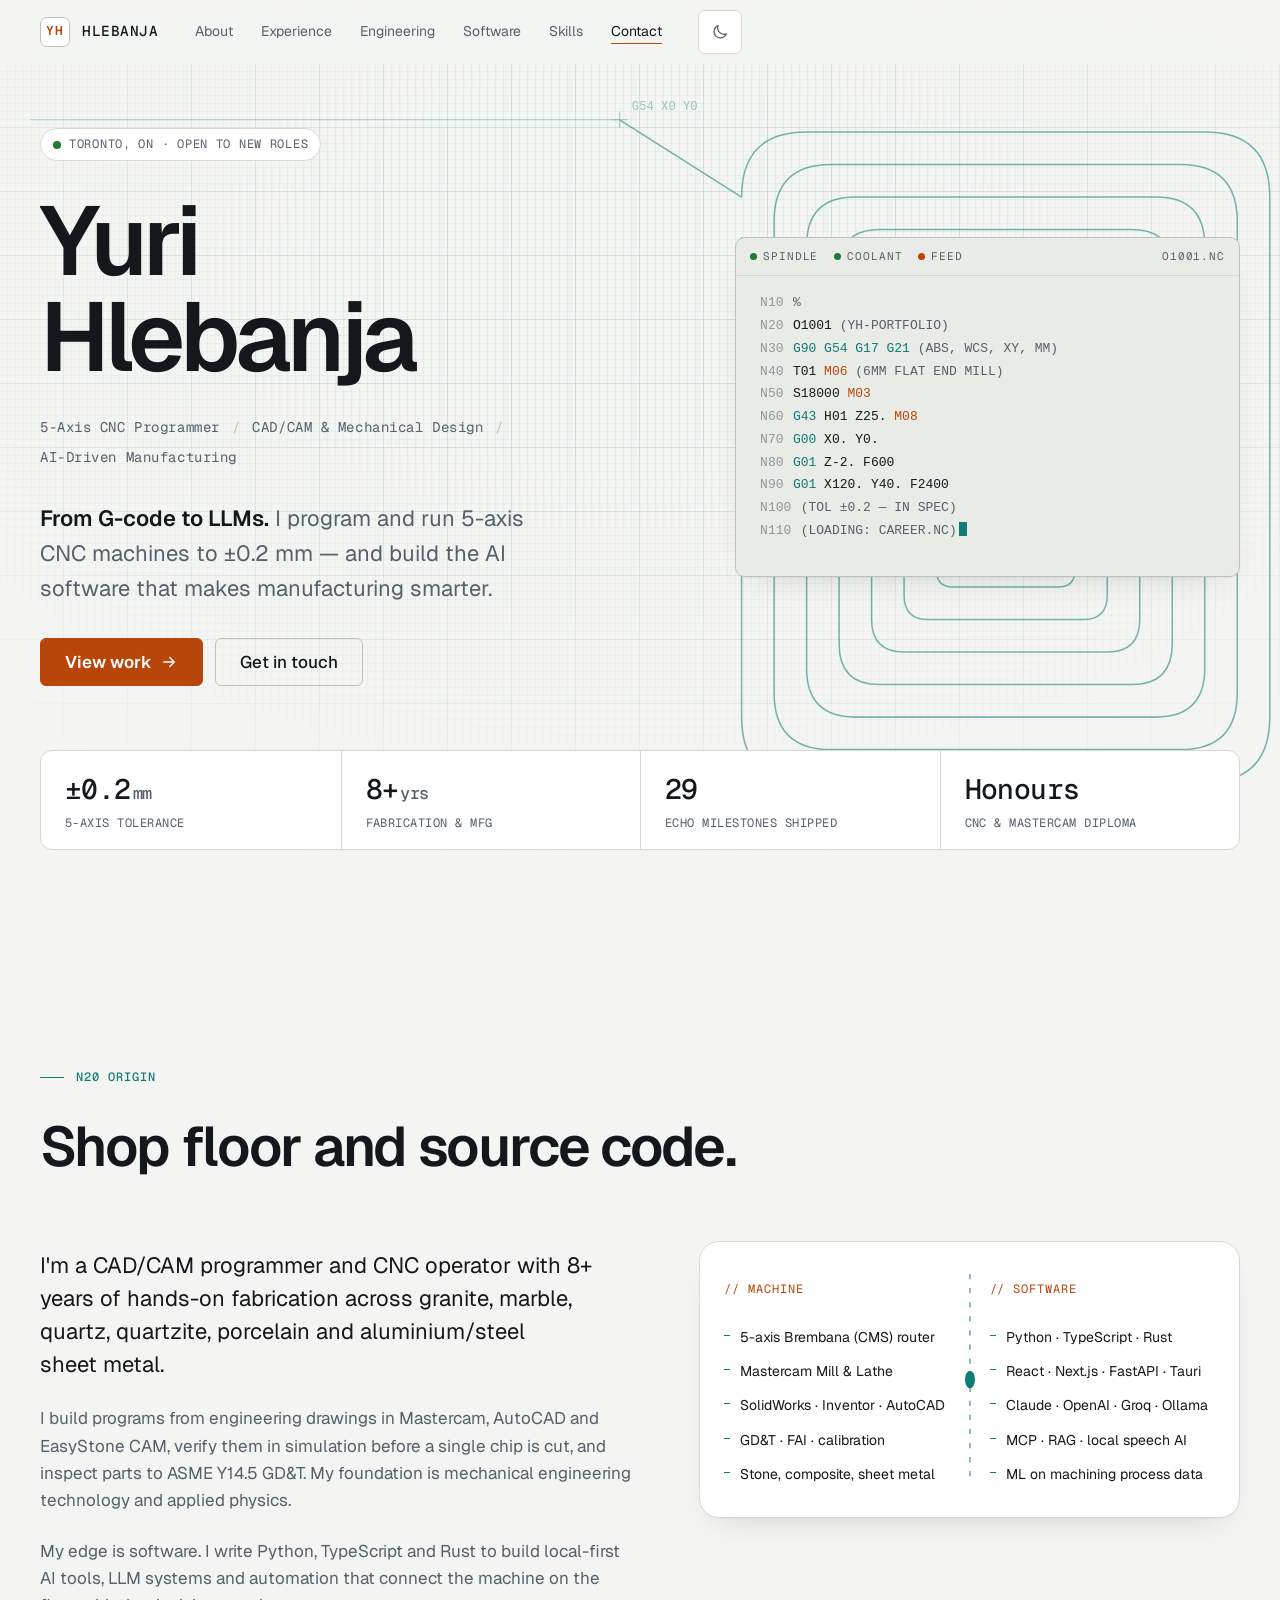
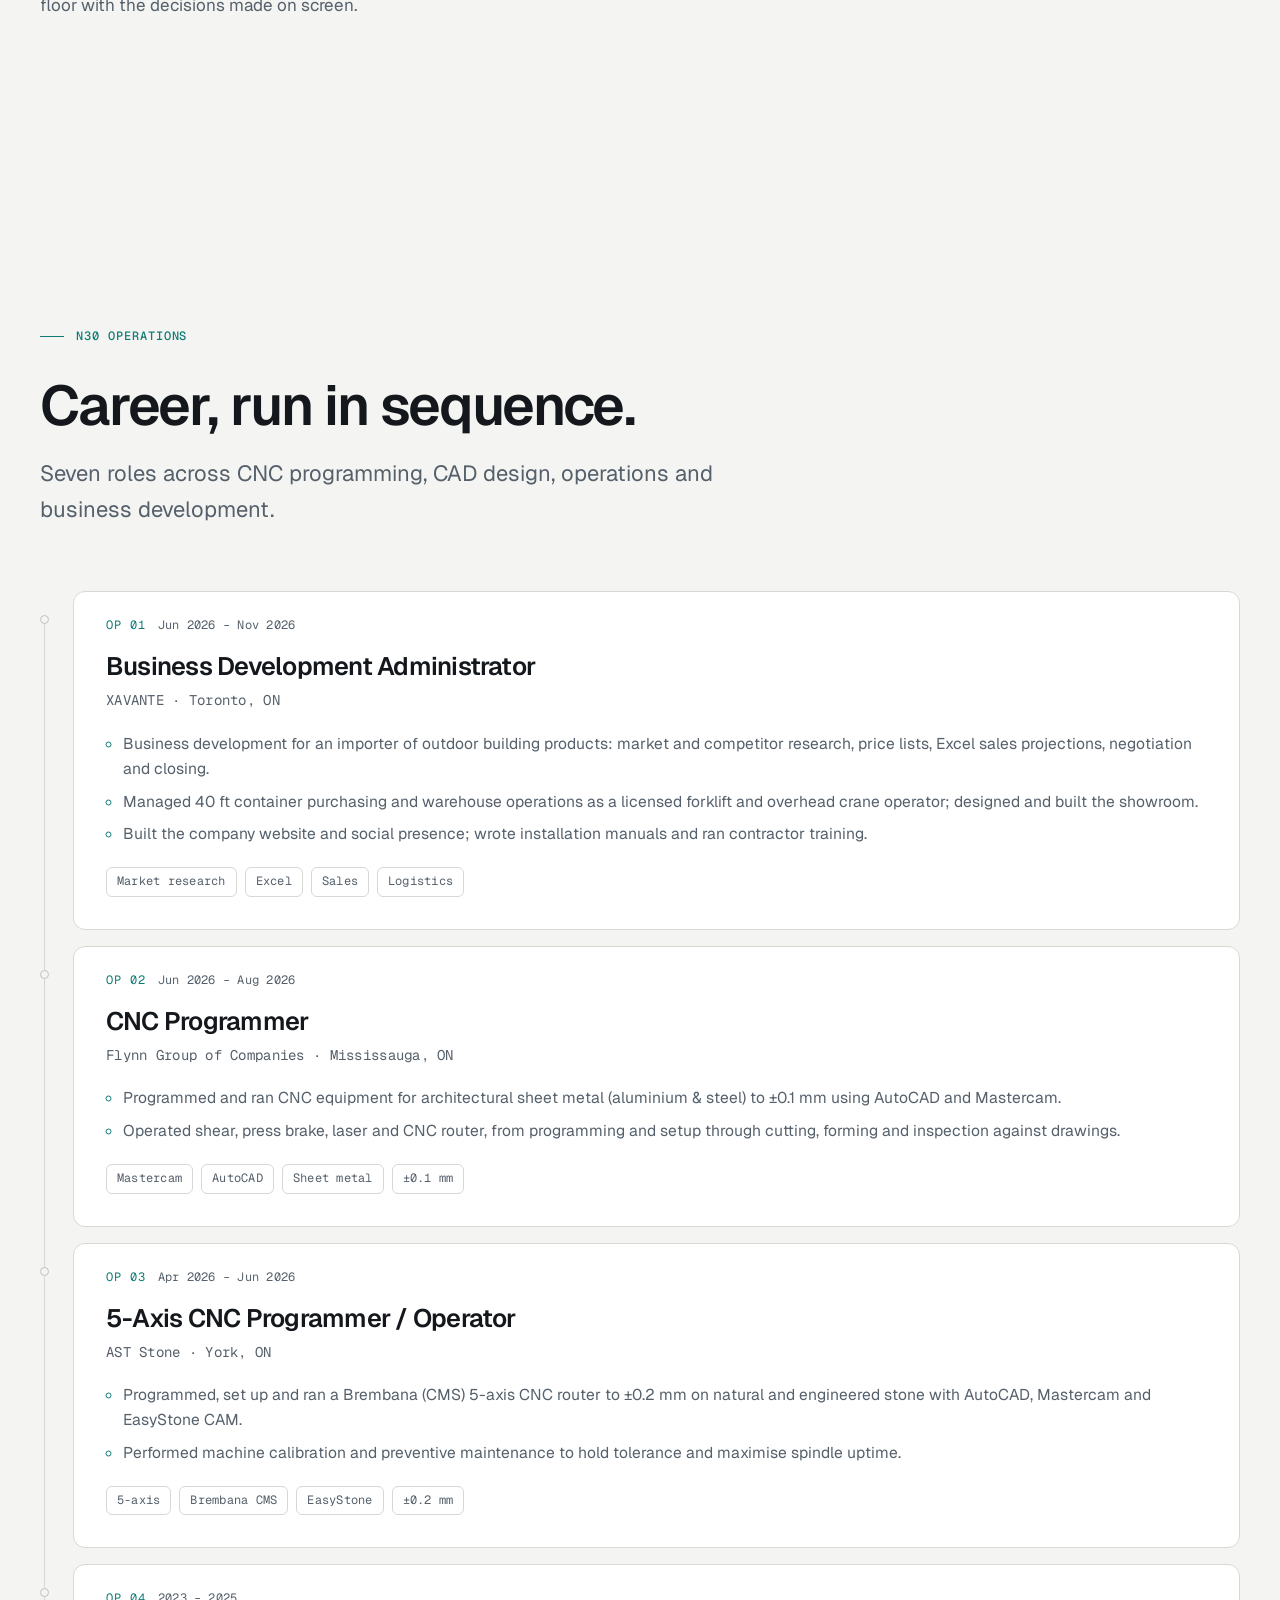
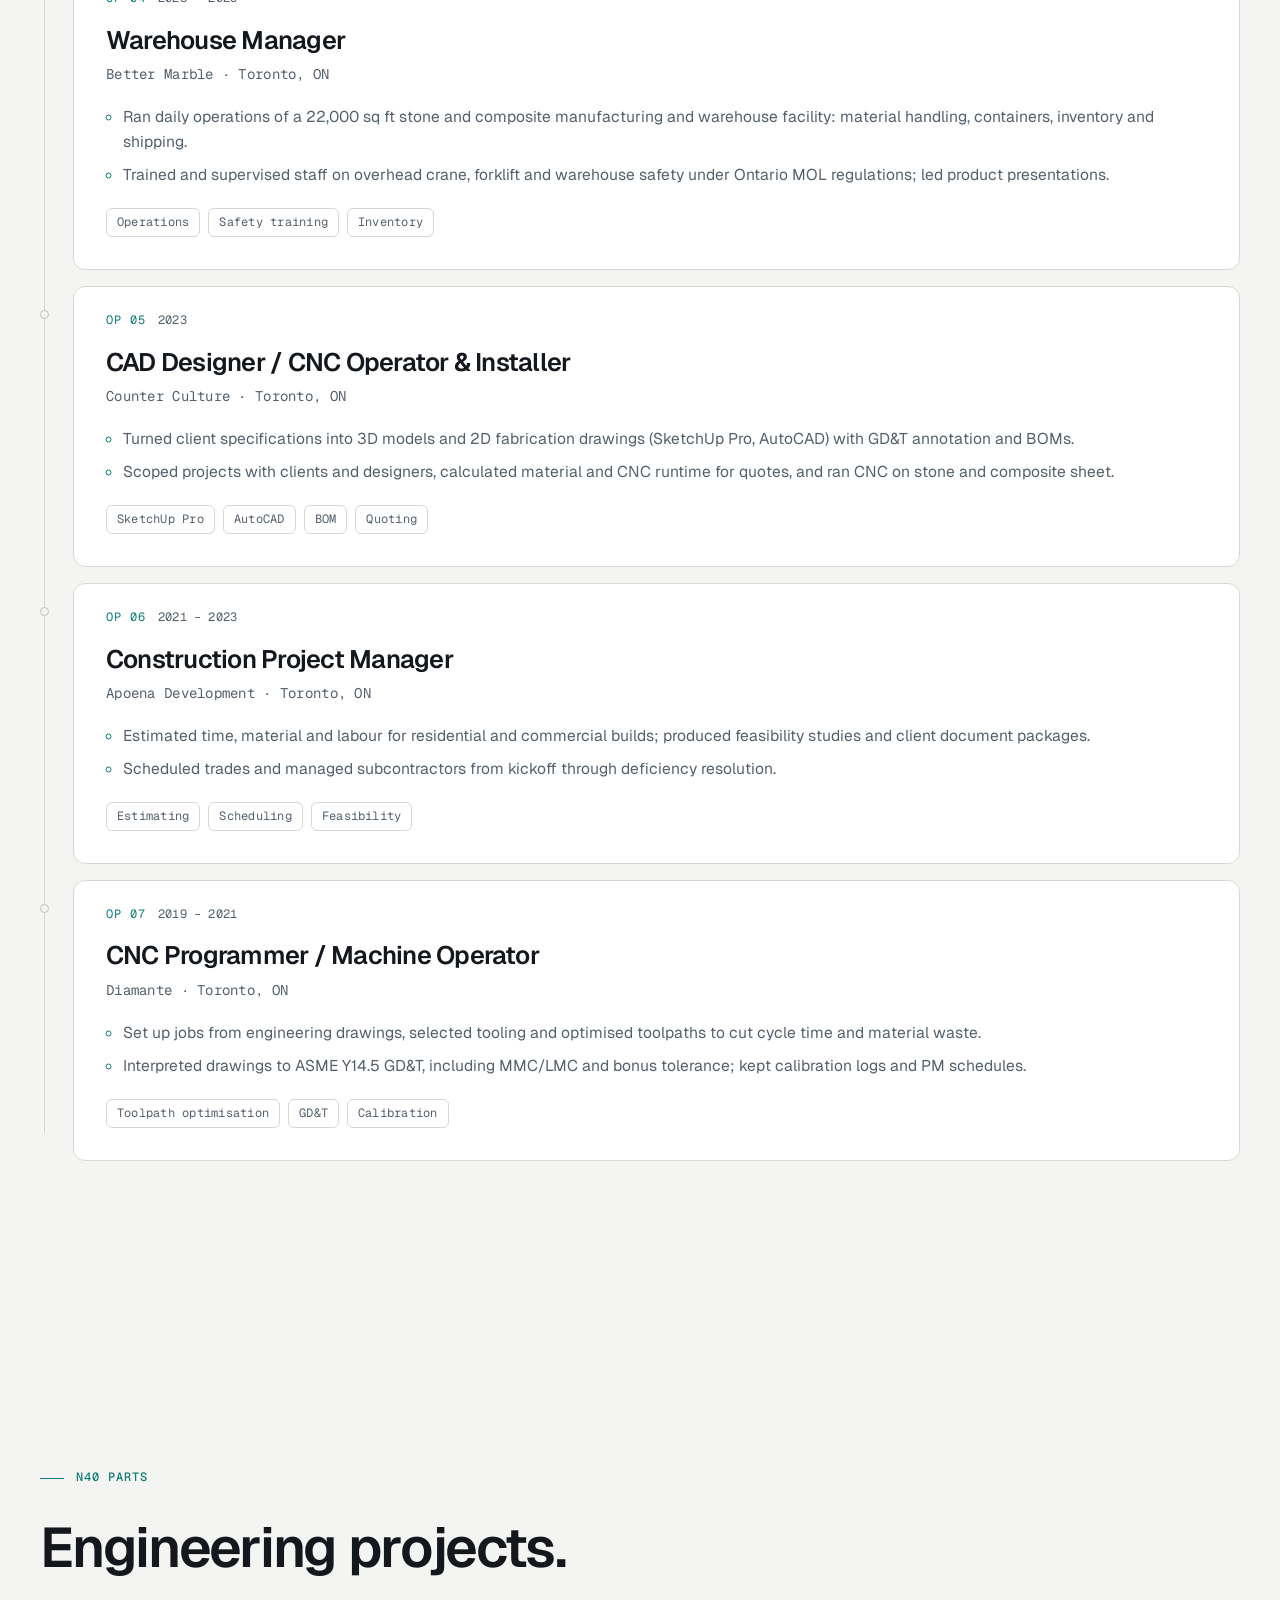
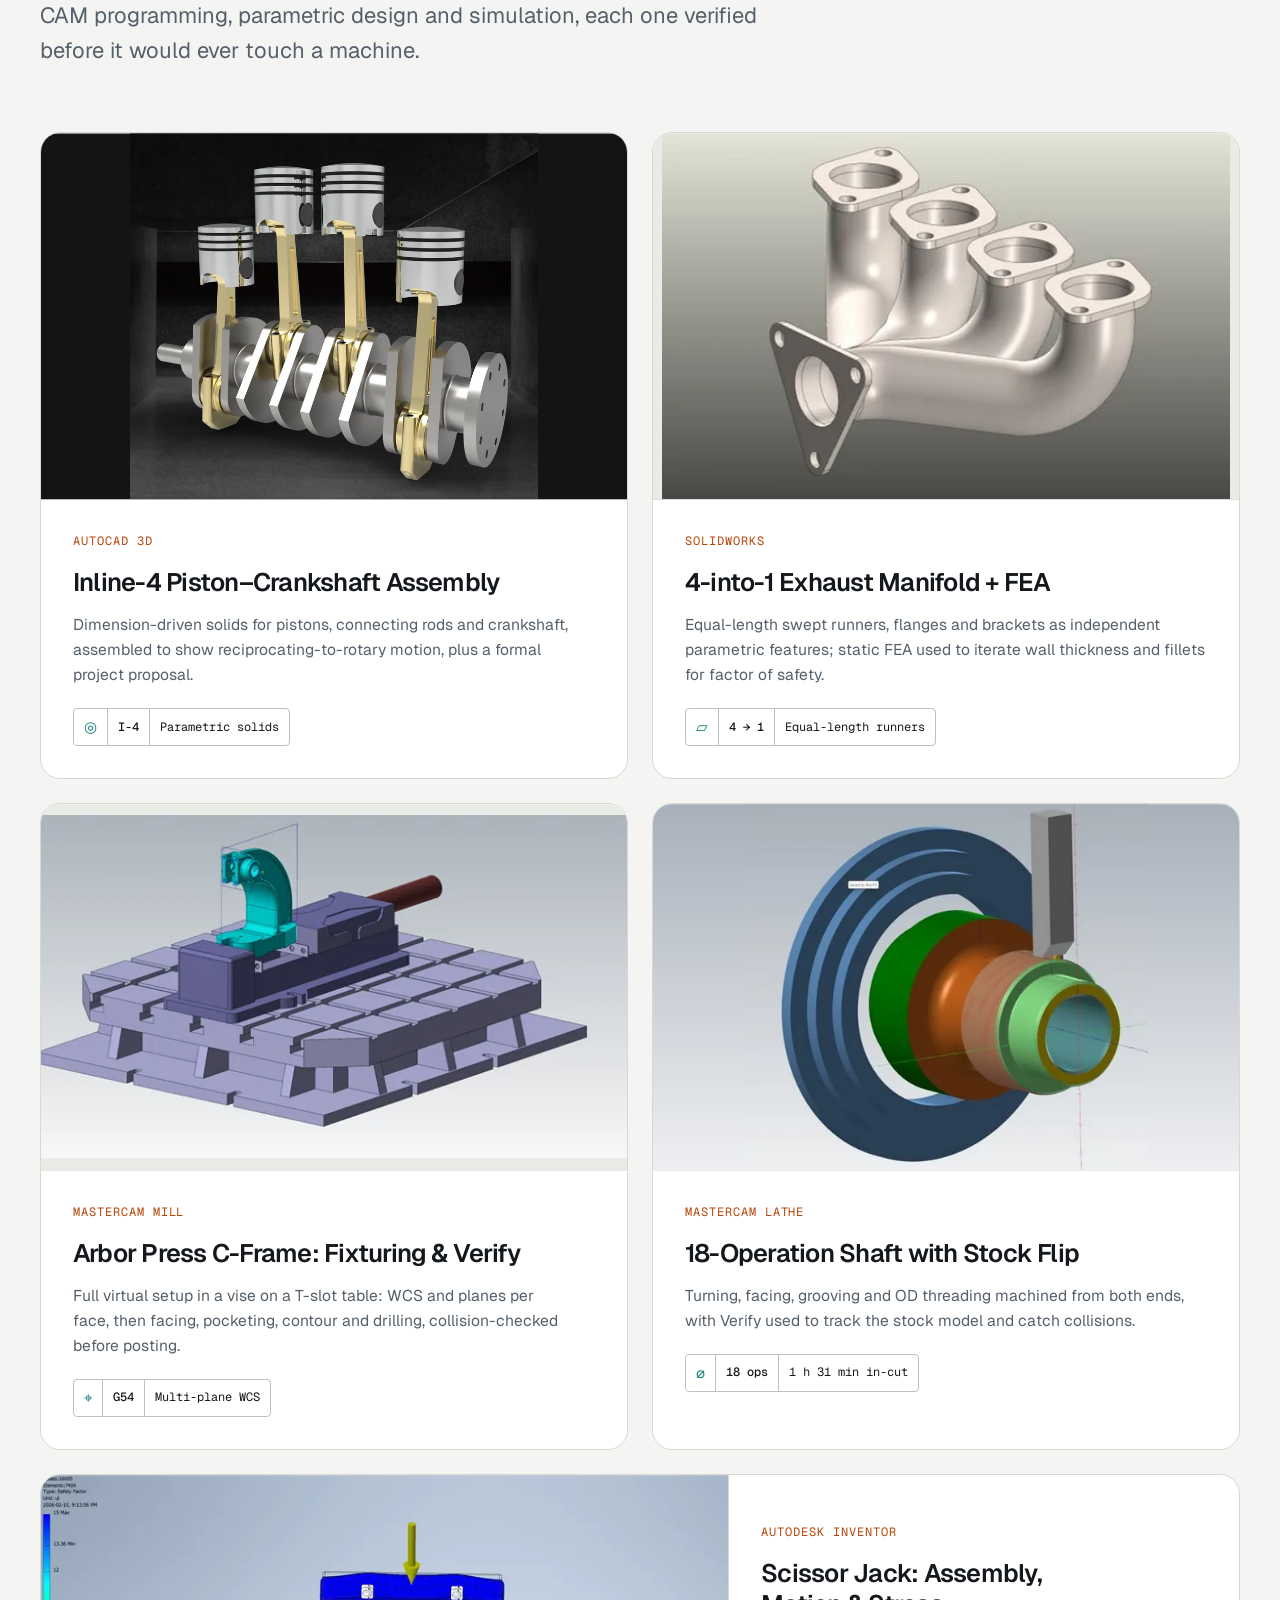
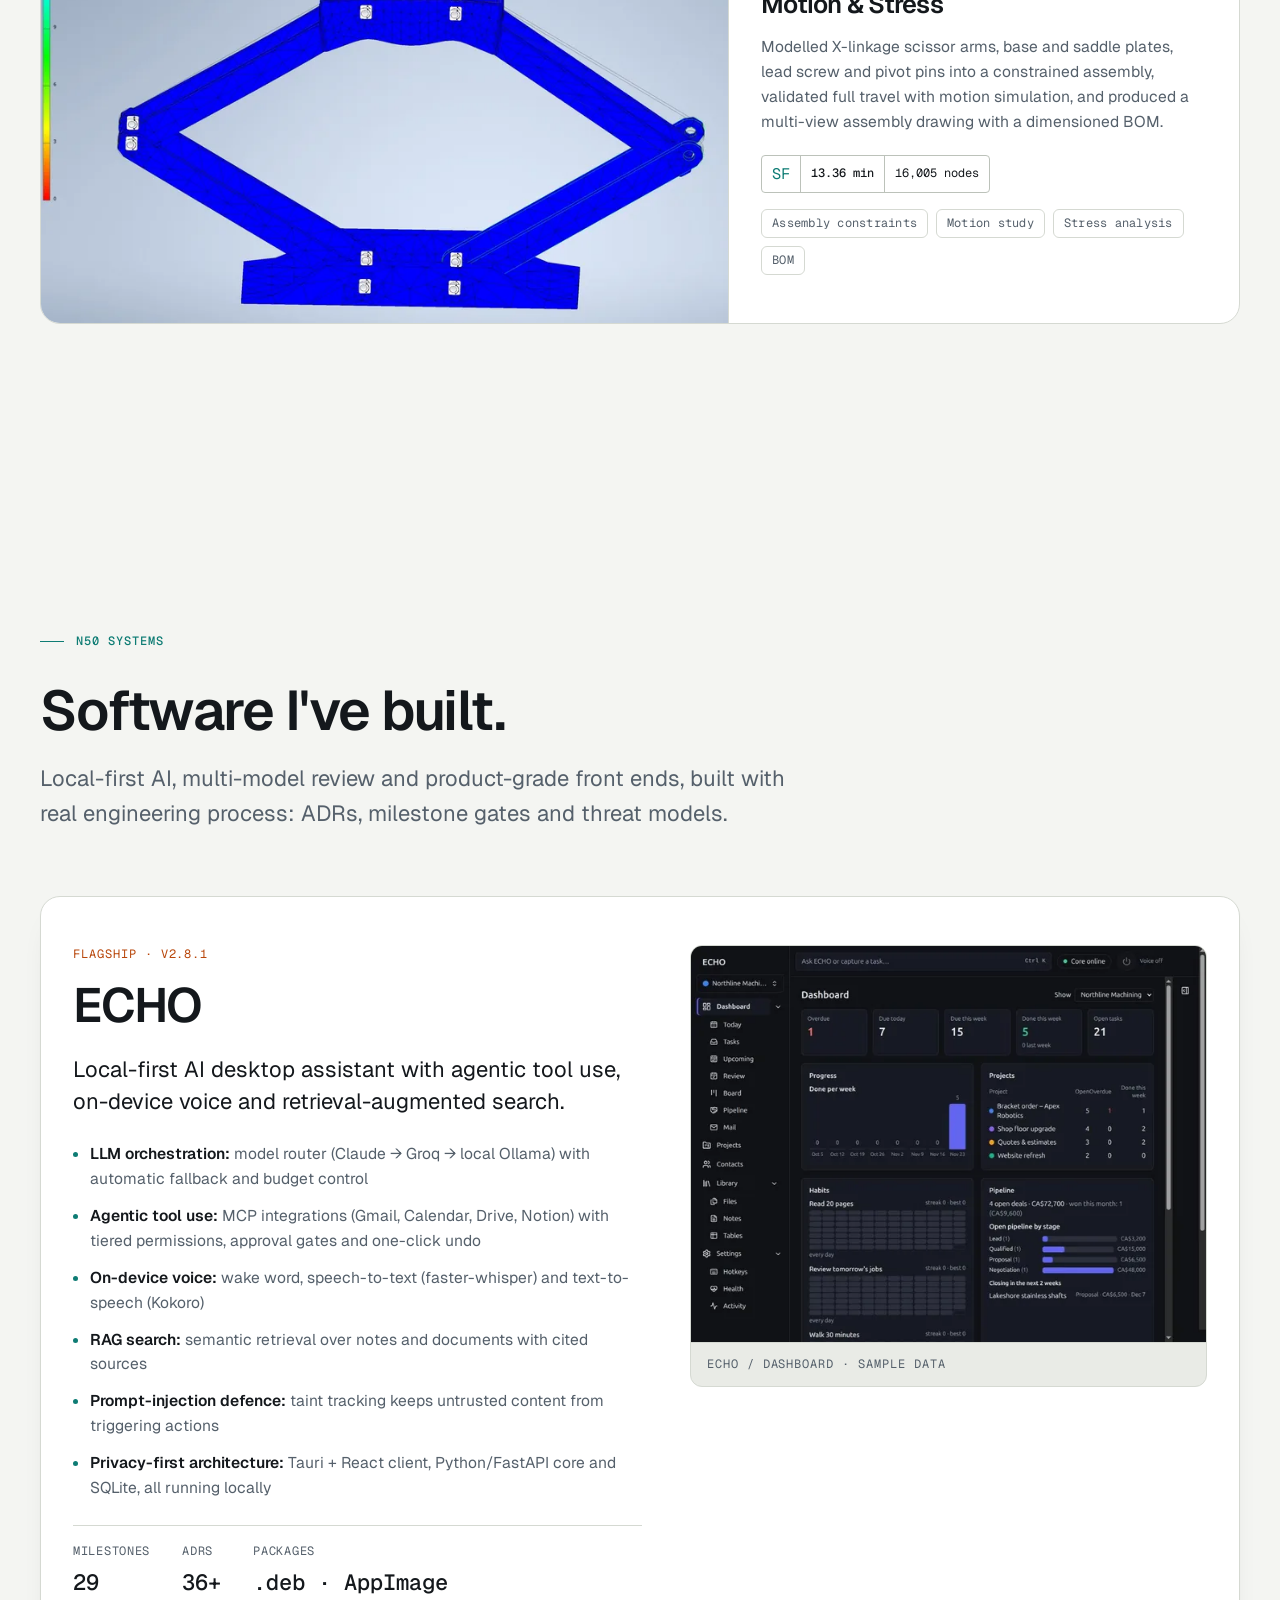
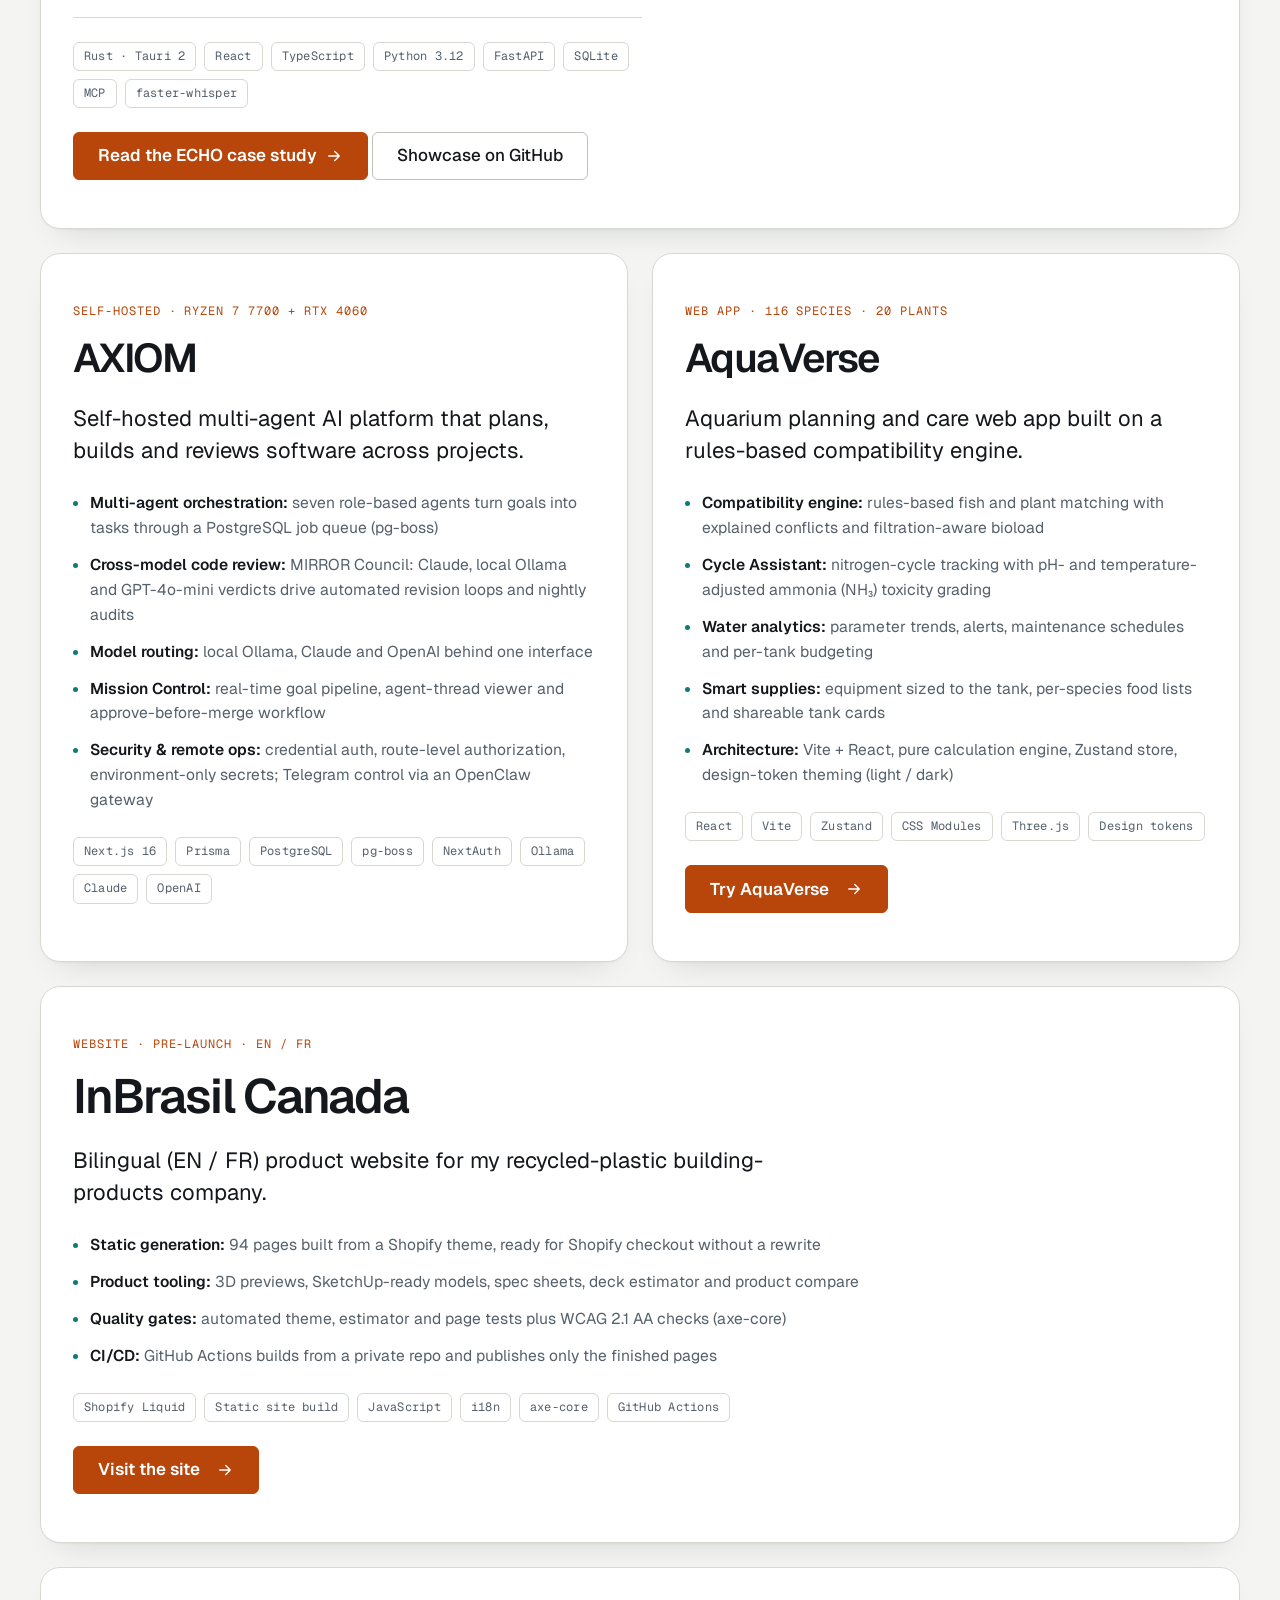
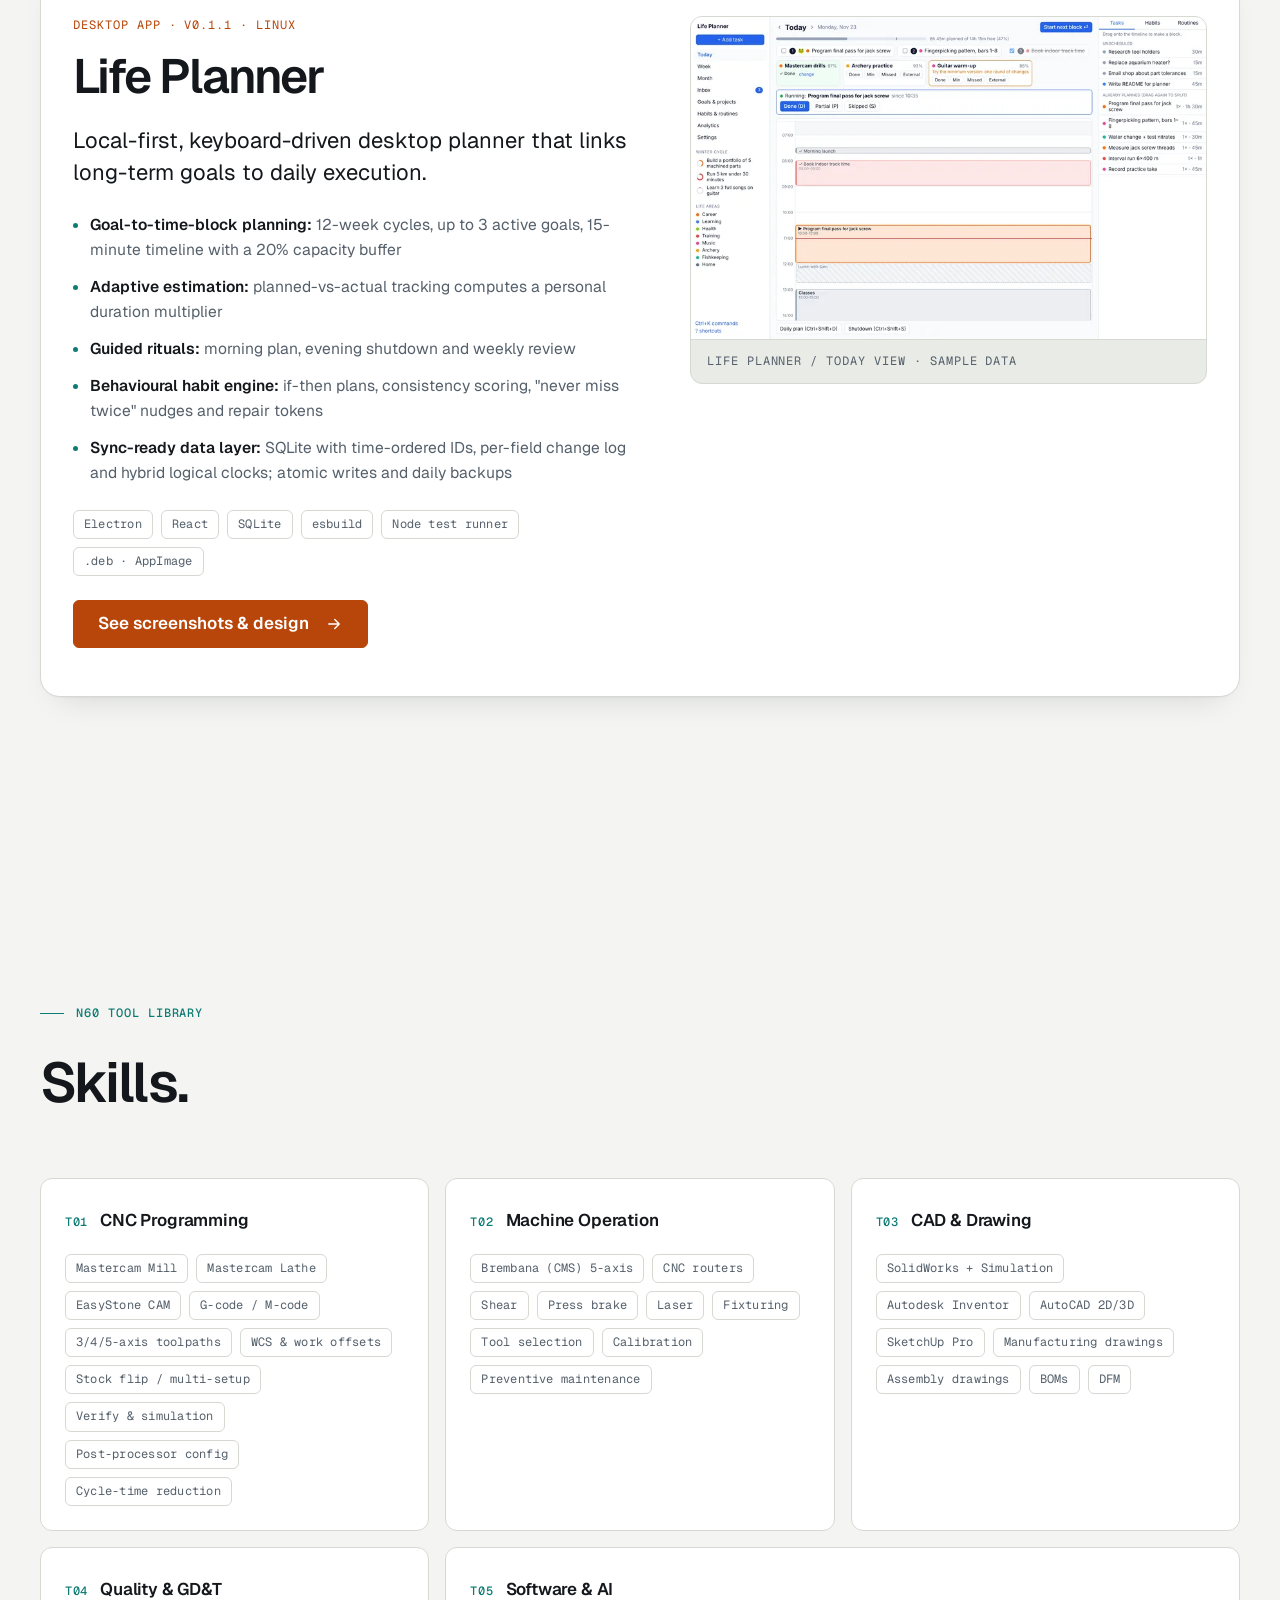
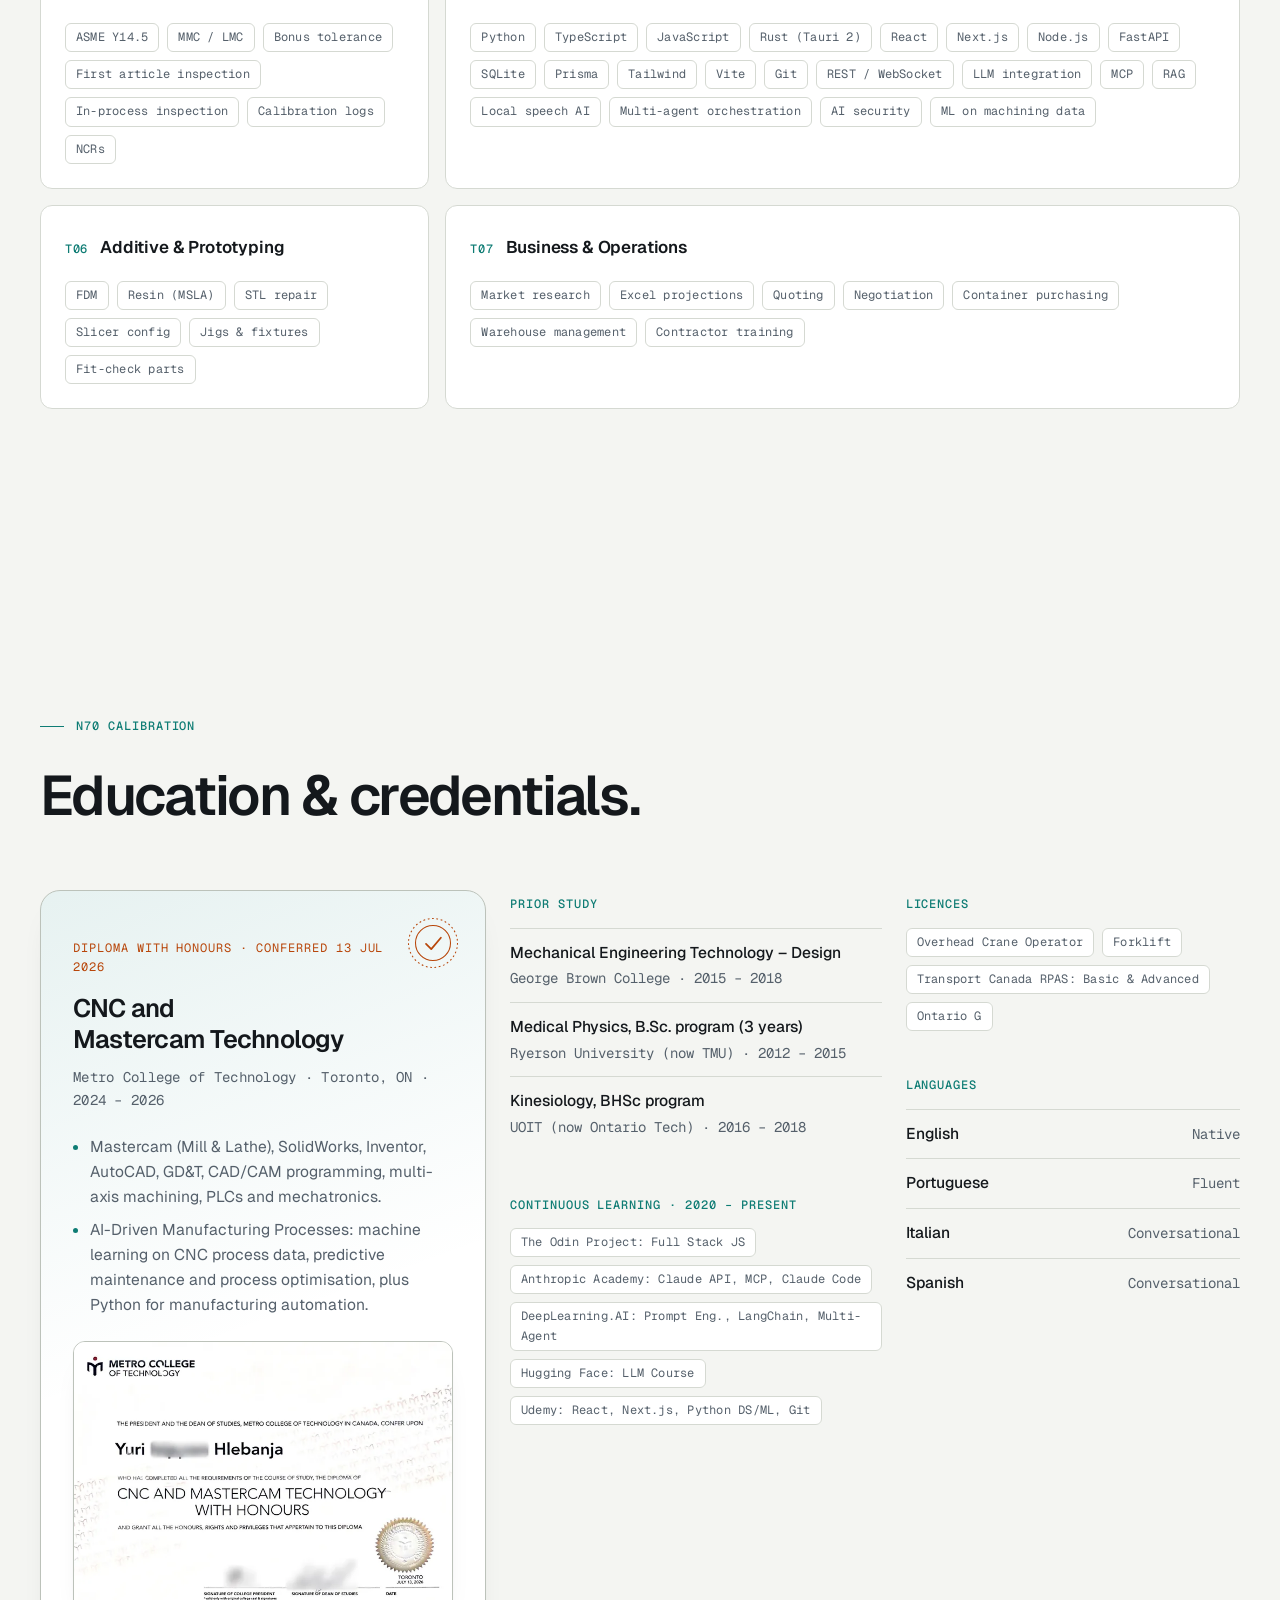
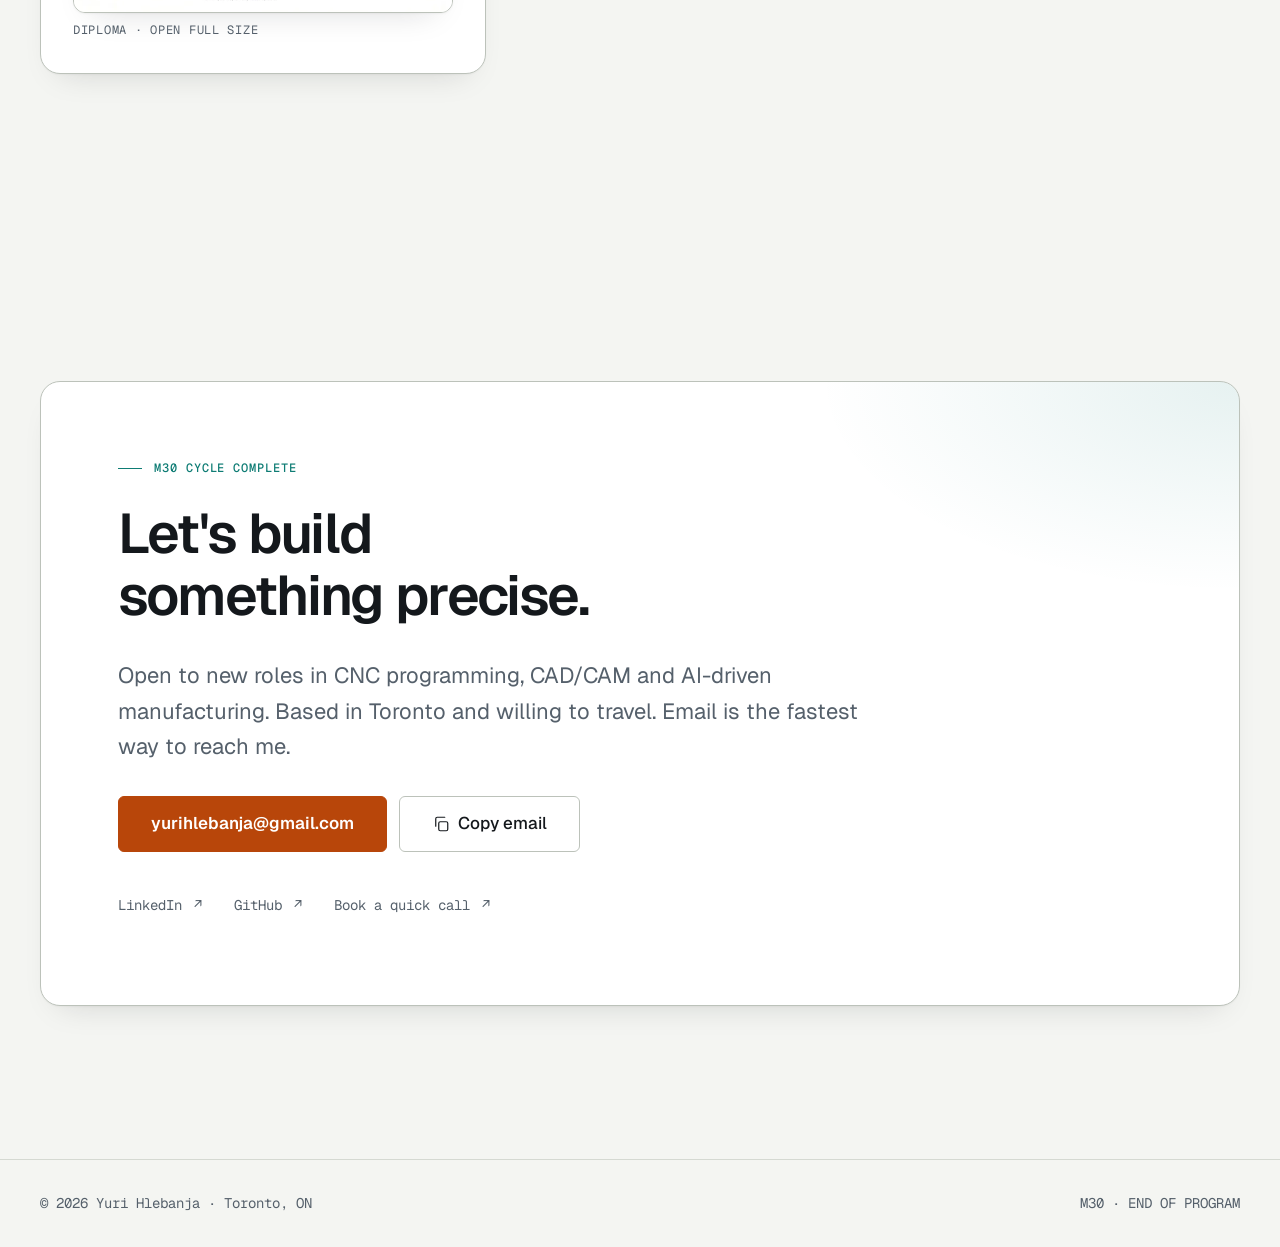
==== commit 85069d52: "Update 5-axis tolerance to ±0.2 mm Co-Authored-By: Claude Opus 5.5 <noreply@anthropic.com> Claude-Se" ====
--- a/index.html
+++ b/index.html
@@ -5,6 +5,15 @@
   <meta name="viewport" content="width=device-width, initial-scale=1" />
   <title>Yuri Hlebanja — CNC Programmer · CAD/CAM · AI-Driven Manufacturing</title>
   <meta name="description" content="5-axis CNC programmer and CAD/CAM designer in Toronto who builds AI software for manufacturing. Mastercam, SolidWorks, Inventor, GD&amp;T — and Python, TypeScript, Rust." />
+  <meta property="og:type" content="website" />
+  <meta property="og:url" content="https://yurihtal.github.io/" />
+  <meta property="og:title" content="Yuri Hlebanja · AI Software Development + CNC / CAD / CAM" />
+  <meta property="og:description" content="AI assistants, agents and business apps, plus Mastercam programming and SolidWorks, Inventor and AutoCAD design. Toronto, remote across Canada." />
+  <meta property="og:image" content="https://yurihtal.github.io/img/og-portfolio.jpg" />
+  <meta property="og:image:width" content="1200" />
+  <meta property="og:image:height" content="627" />
+  <meta property="og:image:alt" content="AI Software Development plus CNC, CAD and CAM Technology: services by Yuri Hlebanja." />
+  <meta name="twitter:card" content="summary_large_image" />
   <meta name="color-scheme" content="dark light" />
   <meta name="theme-color" content="#0B0D10" media="(prefers-color-scheme: dark)" />
   <meta name="theme-color" content="#F4F5F2" media="(prefers-color-scheme: light)" />
@@ -108,7 +117,7 @@
             <span class="line"><span data-intro style="--i:2">Hlebanja</span></span>
           </h1>
           <p class="hero__role" data-intro style="--i:3"><span>5-Axis CNC Programmer</span><span>CAD/CAM &amp; Mechanical Design</span><span>AI-Driven Manufacturing</span></p>
-          <p class="hero__tagline" data-intro style="--i:4"><strong>From G-code to LLMs.</strong> I program and run 5-axis CNC machines to ±0.05&nbsp;mm — and build the AI software that makes manufacturing smarter.</p>
+          <p class="hero__tagline" data-intro style="--i:4"><strong>From G-code to LLMs.</strong> I program and run 5-axis CNC machines to ±0.2&nbsp;mm — and build the AI software that makes manufacturing smarter.</p>
           <div class="hero__ctas" data-intro style="--i:5">
             <a class="btn btn--primary" href="#engineering">View work
               <svg class="arrow" viewBox="0 0 24 24" fill="none" stroke="currentColor" stroke-width="1.8" stroke-linecap="round" stroke-linejoin="round" aria-hidden="true"><path d="M5 12h14M13 6l6 6-6 6"/></svg>
@@ -124,13 +133,13 @@
             <span class="lamp hot"><i></i>FEED</span>
             <span class="file">O1001.NC</span>
           </div>
-          <pre class="terminal__body" aria-hidden="true" data-terminal><code><span class="ln"><span class="n">N10</span><span class="c">%</span></span><span class="ln"><span class="n">N20</span>O1001 <span class="c">(YH-PORTFOLIO)</span></span><span class="ln"><span class="n">N30</span><span class="g">G90 G54 G17 G21</span> <span class="c">(ABS, WCS, XY, MM)</span></span><span class="ln"><span class="n">N40</span>T01 <span class="m">M06</span> <span class="c">(6MM FLAT END MILL)</span></span><span class="ln"><span class="n">N50</span>S18000 <span class="m">M03</span></span><span class="ln opt"><span class="n">N60</span><span class="g">G43</span> H01 Z25. <span class="m">M08</span></span><span class="ln"><span class="n">N70</span><span class="g">G00</span> X0. Y0.</span><span class="ln opt"><span class="n">N80</span><span class="g">G01</span> Z-2. F600</span><span class="ln"><span class="n">N90</span><span class="g">G01</span> X120. Y40. F2400</span><span class="ln opt"><span class="n">N100</span><span class="c">(TOL ±0.05 — IN SPEC)</span></span><span class="ln"><span class="n">N110</span><span class="c">(LOADING: CAREER.NC)</span><span class="cursor"></span></span></code></pre>
+          <pre class="terminal__body" aria-hidden="true" data-terminal><code><span class="ln"><span class="n">N10</span><span class="c">%</span></span><span class="ln"><span class="n">N20</span>O1001 <span class="c">(YH-PORTFOLIO)</span></span><span class="ln"><span class="n">N30</span><span class="g">G90 G54 G17 G21</span> <span class="c">(ABS, WCS, XY, MM)</span></span><span class="ln"><span class="n">N40</span>T01 <span class="m">M06</span> <span class="c">(6MM FLAT END MILL)</span></span><span class="ln"><span class="n">N50</span>S18000 <span class="m">M03</span></span><span class="ln opt"><span class="n">N60</span><span class="g">G43</span> H01 Z25. <span class="m">M08</span></span><span class="ln"><span class="n">N70</span><span class="g">G00</span> X0. Y0.</span><span class="ln opt"><span class="n">N80</span><span class="g">G01</span> Z-2. F600</span><span class="ln"><span class="n">N90</span><span class="g">G01</span> X120. Y40. F2400</span><span class="ln opt"><span class="n">N100</span><span class="c">(TOL ±0.2 — IN SPEC)</span></span><span class="ln"><span class="n">N110</span><span class="c">(LOADING: CAREER.NC)</span><span class="cursor"></span></span></code></pre>
         </figure>
       </div>
 
       <div class="container" style="position:relative;z-index:1">
         <ul class="stats" role="list" aria-label="Key figures" data-intro style="--i:6">
-          <li class="stat"><span class="stat__value num"><span data-count="0.05" data-prefix="±">±0.05</span><span class="unit">mm</span></span><span class="stat__label">5-axis tolerance</span></li>
+          <li class="stat"><span class="stat__value num"><span data-count="0.2" data-prefix="±">±0.2</span><span class="unit">mm</span></span><span class="stat__label">5-axis tolerance</span></li>
           <li class="stat"><span class="stat__value num"><span data-count="8">8</span>+<span class="unit">yrs</span></span><span class="stat__label">Fabrication &amp; mfg</span></li>
           <li class="stat"><span class="stat__value num"><span data-count="29">29</span></span><span class="stat__label">ECHO milestones shipped</span></li>
           <li class="stat"><span class="stat__value">Honours</span><span class="stat__label">CNC &amp; Mastercam diploma</span></li>
@@ -221,10 +230,10 @@
               <h3>5-Axis CNC Programmer / Operator</h3>
               <p class="op__co">AST Stone · York, ON</p>
               <ul class="op__list">
-                <li>Programmed, set up and ran a Brembana (CMS) 5-axis CNC router to ±0.05&nbsp;mm on natural and engineered stone with AutoCAD, Mastercam and EasyStone CAM.</li>
+                <li>Programmed, set up and ran a Brembana (CMS) 5-axis CNC router to ±0.2&nbsp;mm on natural and engineered stone with AutoCAD, Mastercam and EasyStone CAM.</li>
                 <li>Performed machine calibration and preventive maintenance to hold tolerance and maximise spindle uptime.</li>
               </ul>
-              <ul class="chips" role="list"><li class="chip">5-axis</li><li class="chip">Brembana CMS</li><li class="chip">EasyStone</li><li class="chip">±0.05 mm</li></ul>
+              <ul class="chips" role="list"><li class="chip">5-axis</li><li class="chip">Brembana CMS</li><li class="chip">EasyStone</li><li class="chip">±0.2 mm</li></ul>
             </article>
           </li>
           <li class="op" data-reveal>
